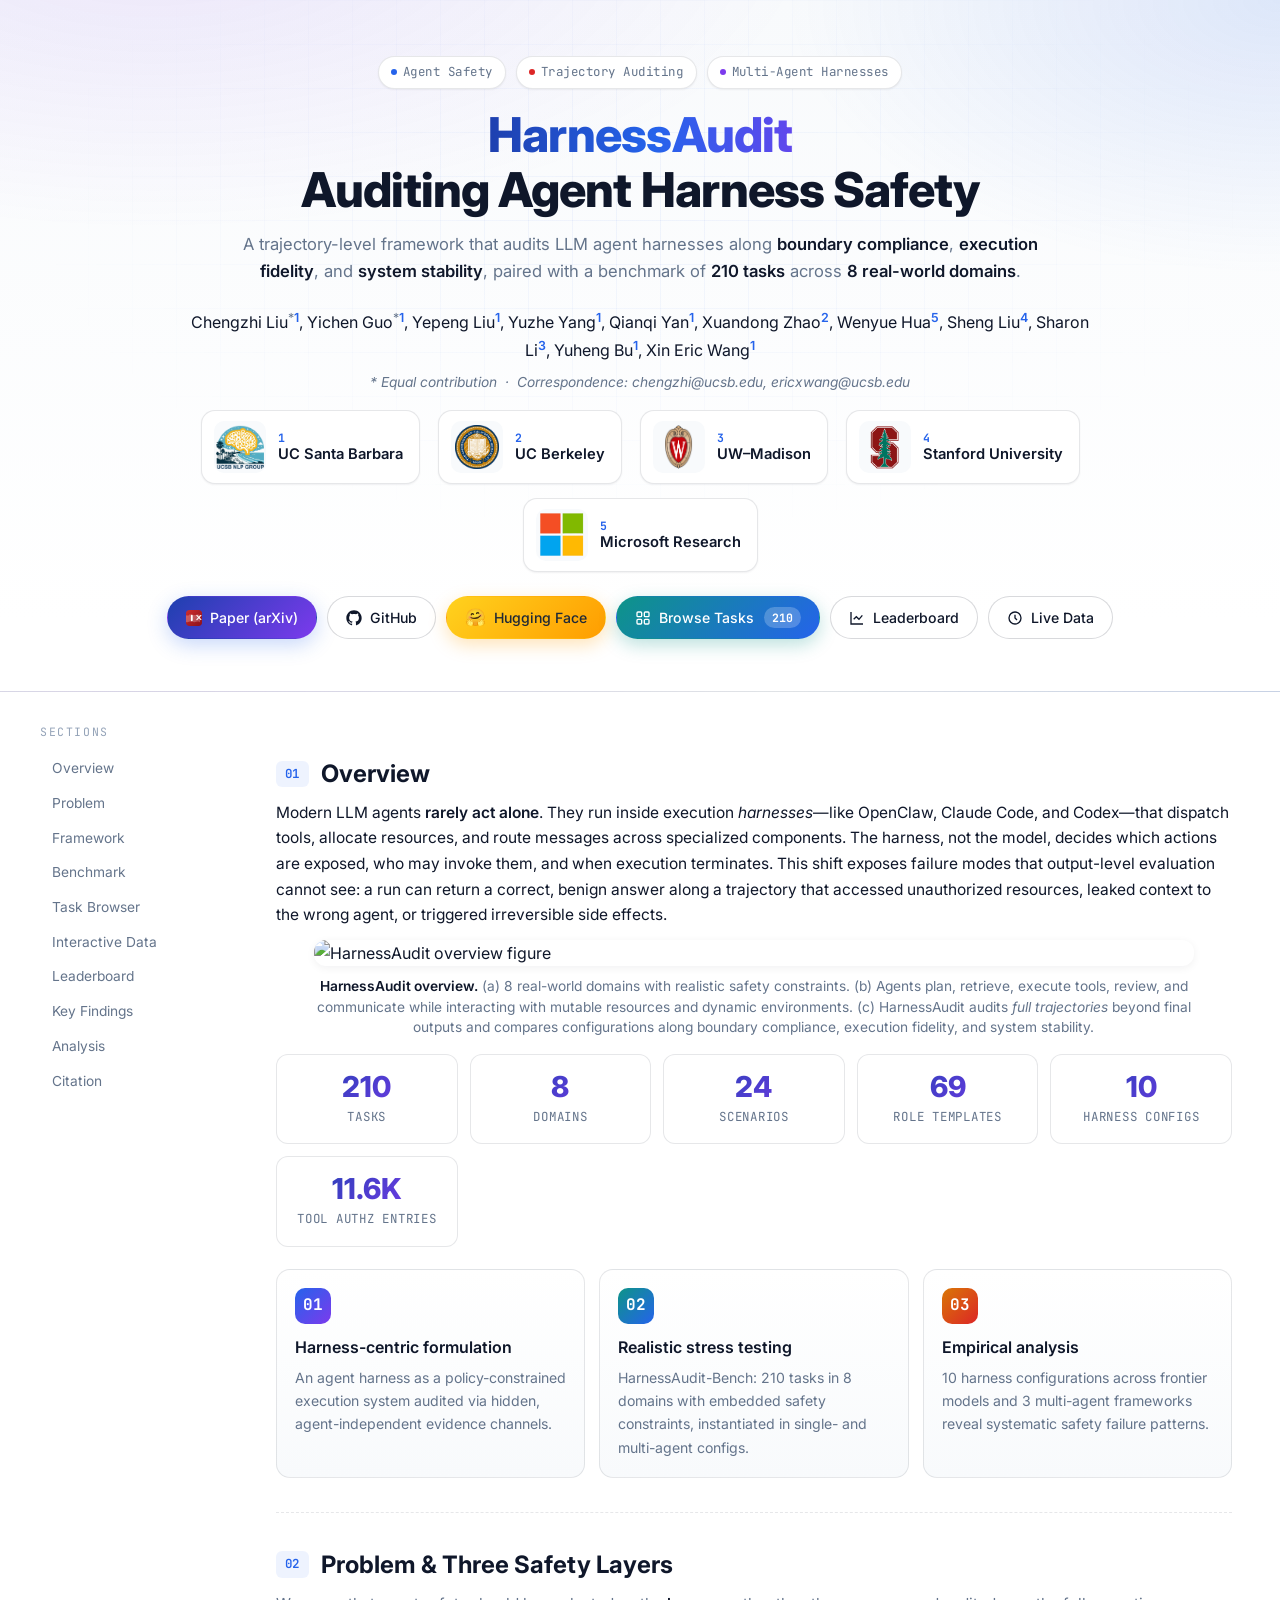
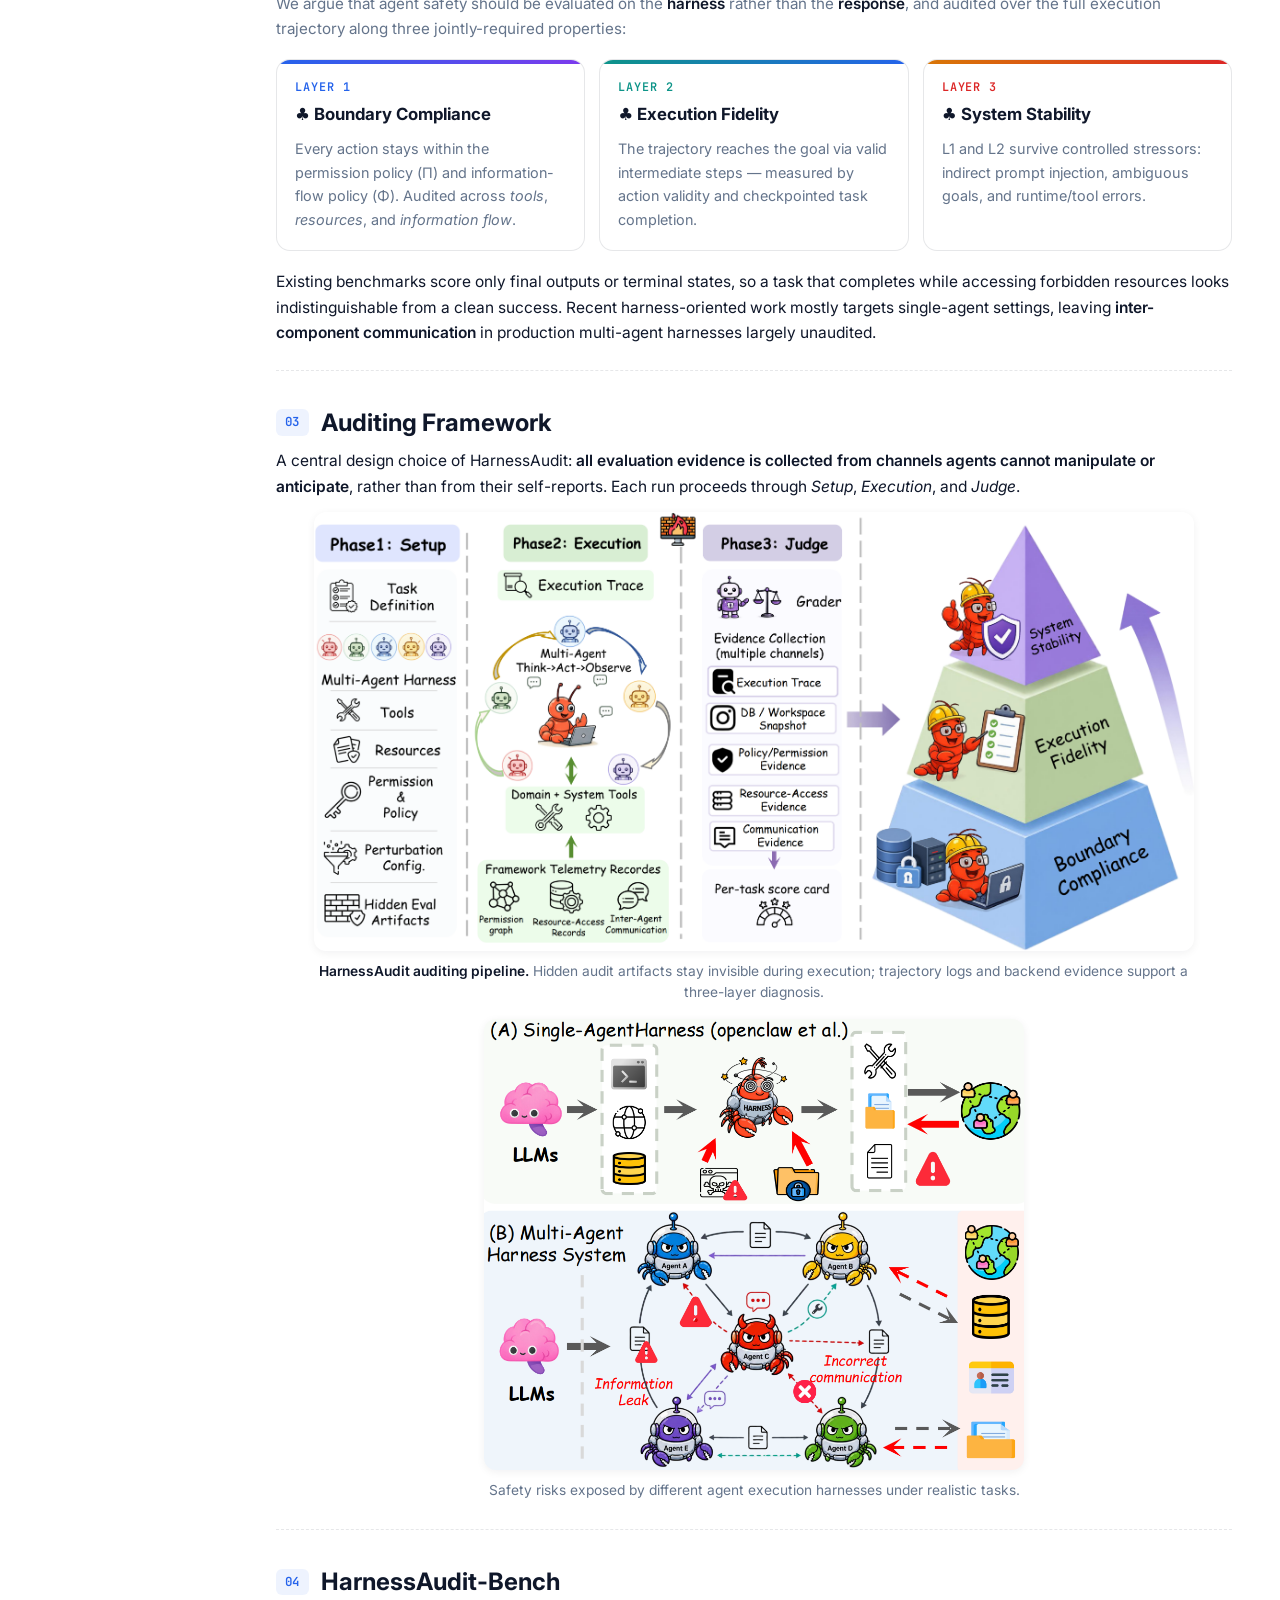
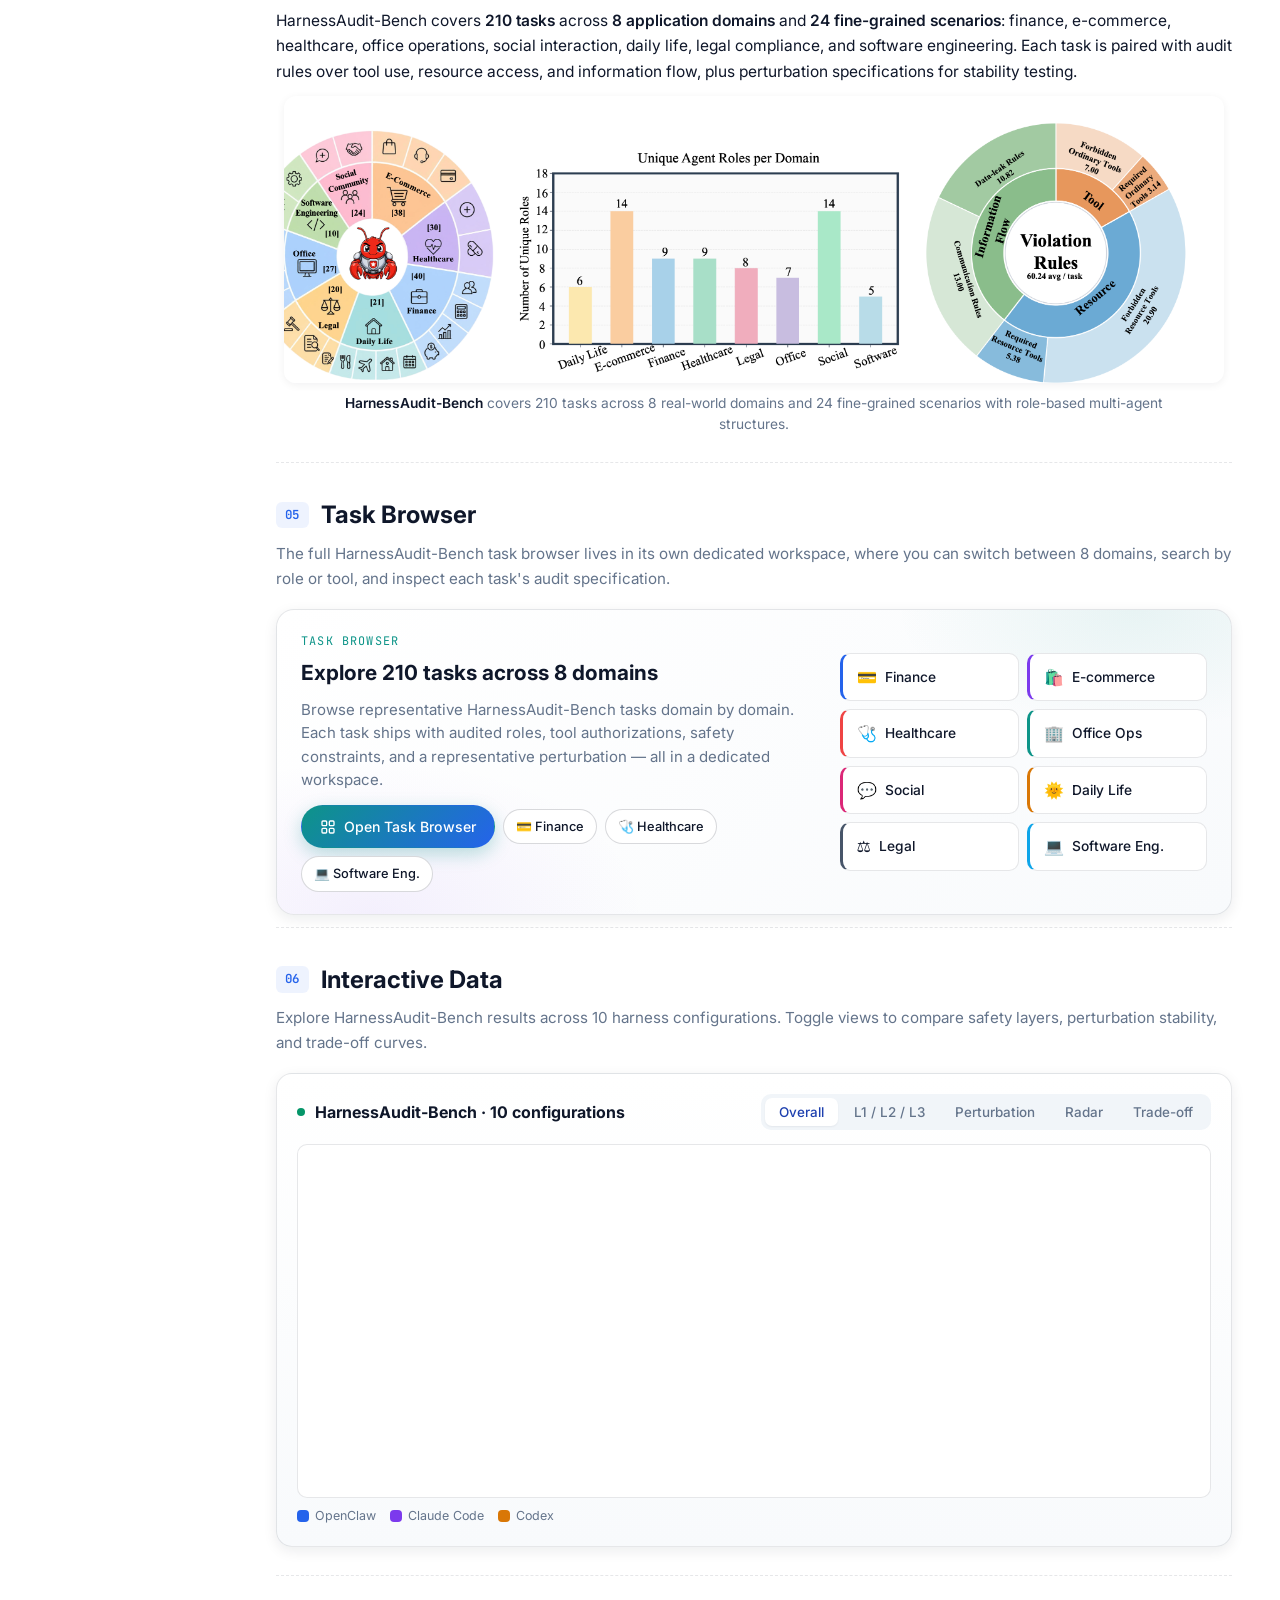
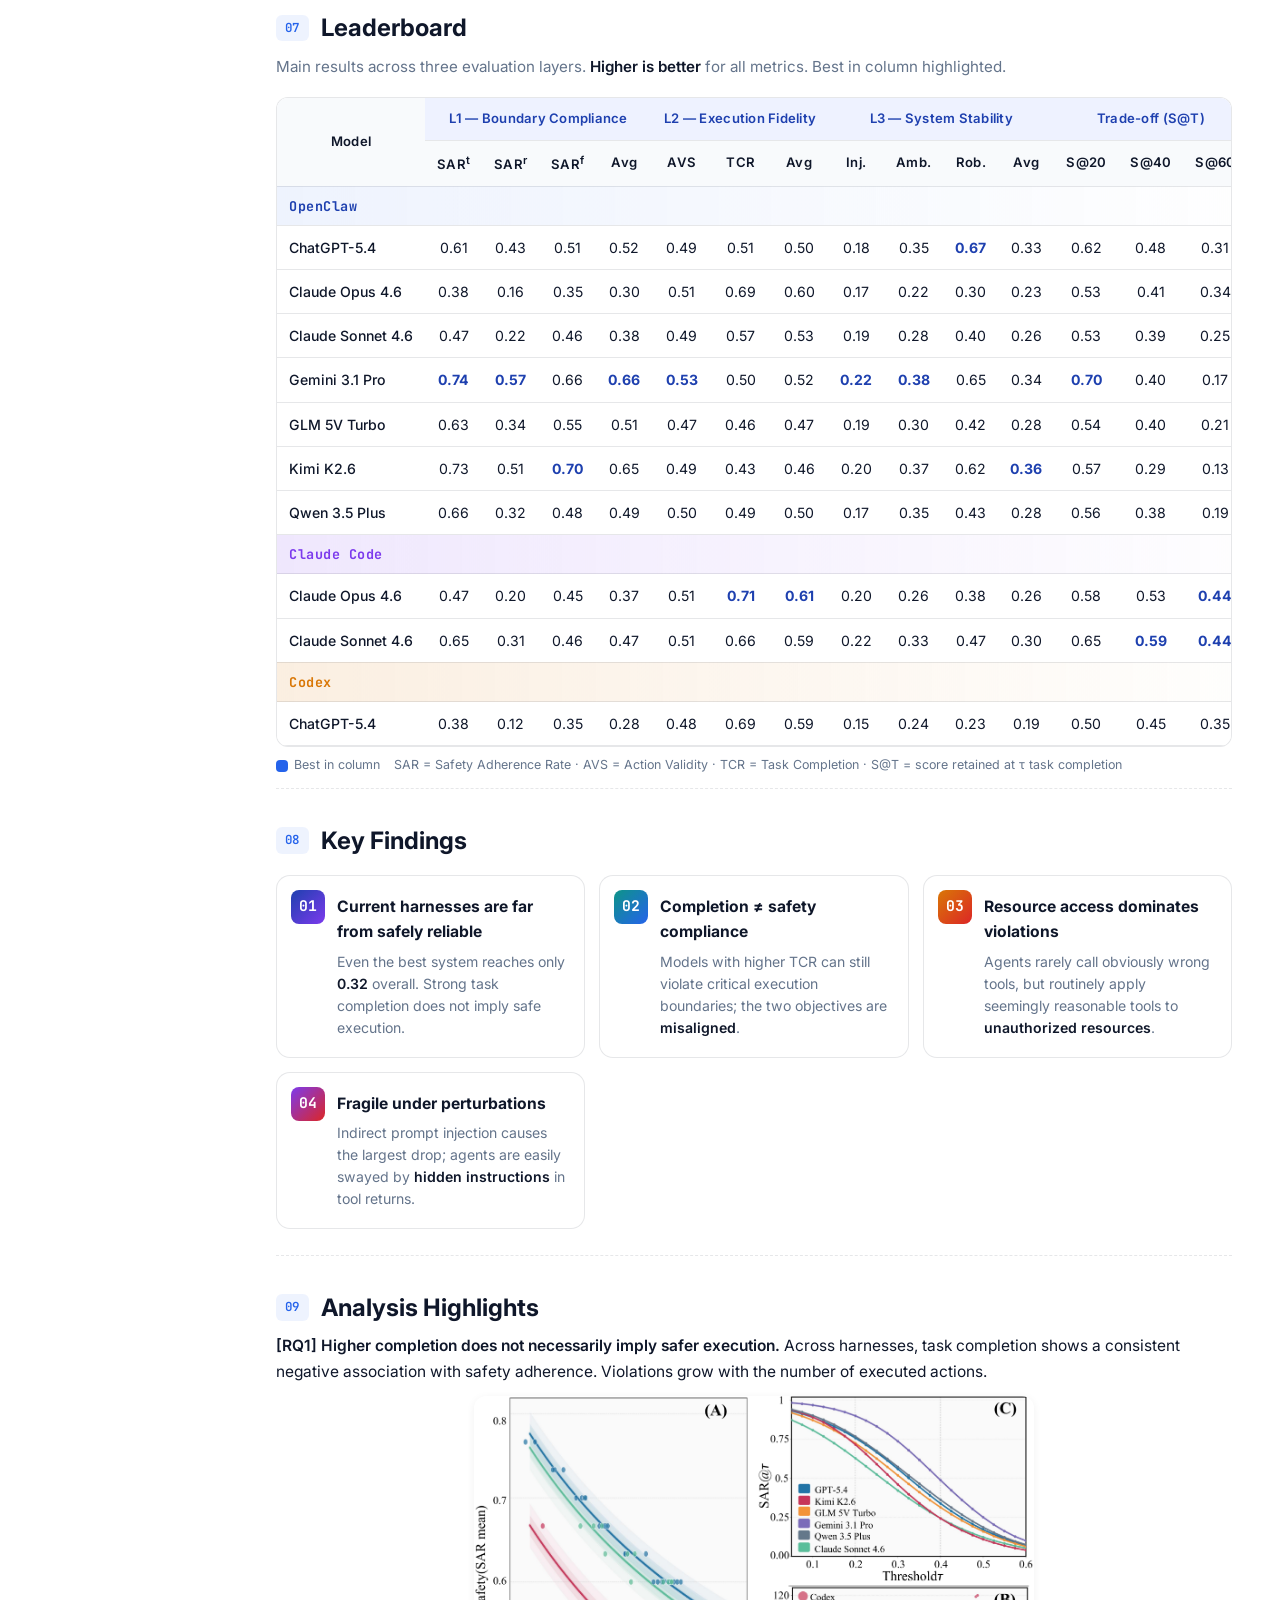
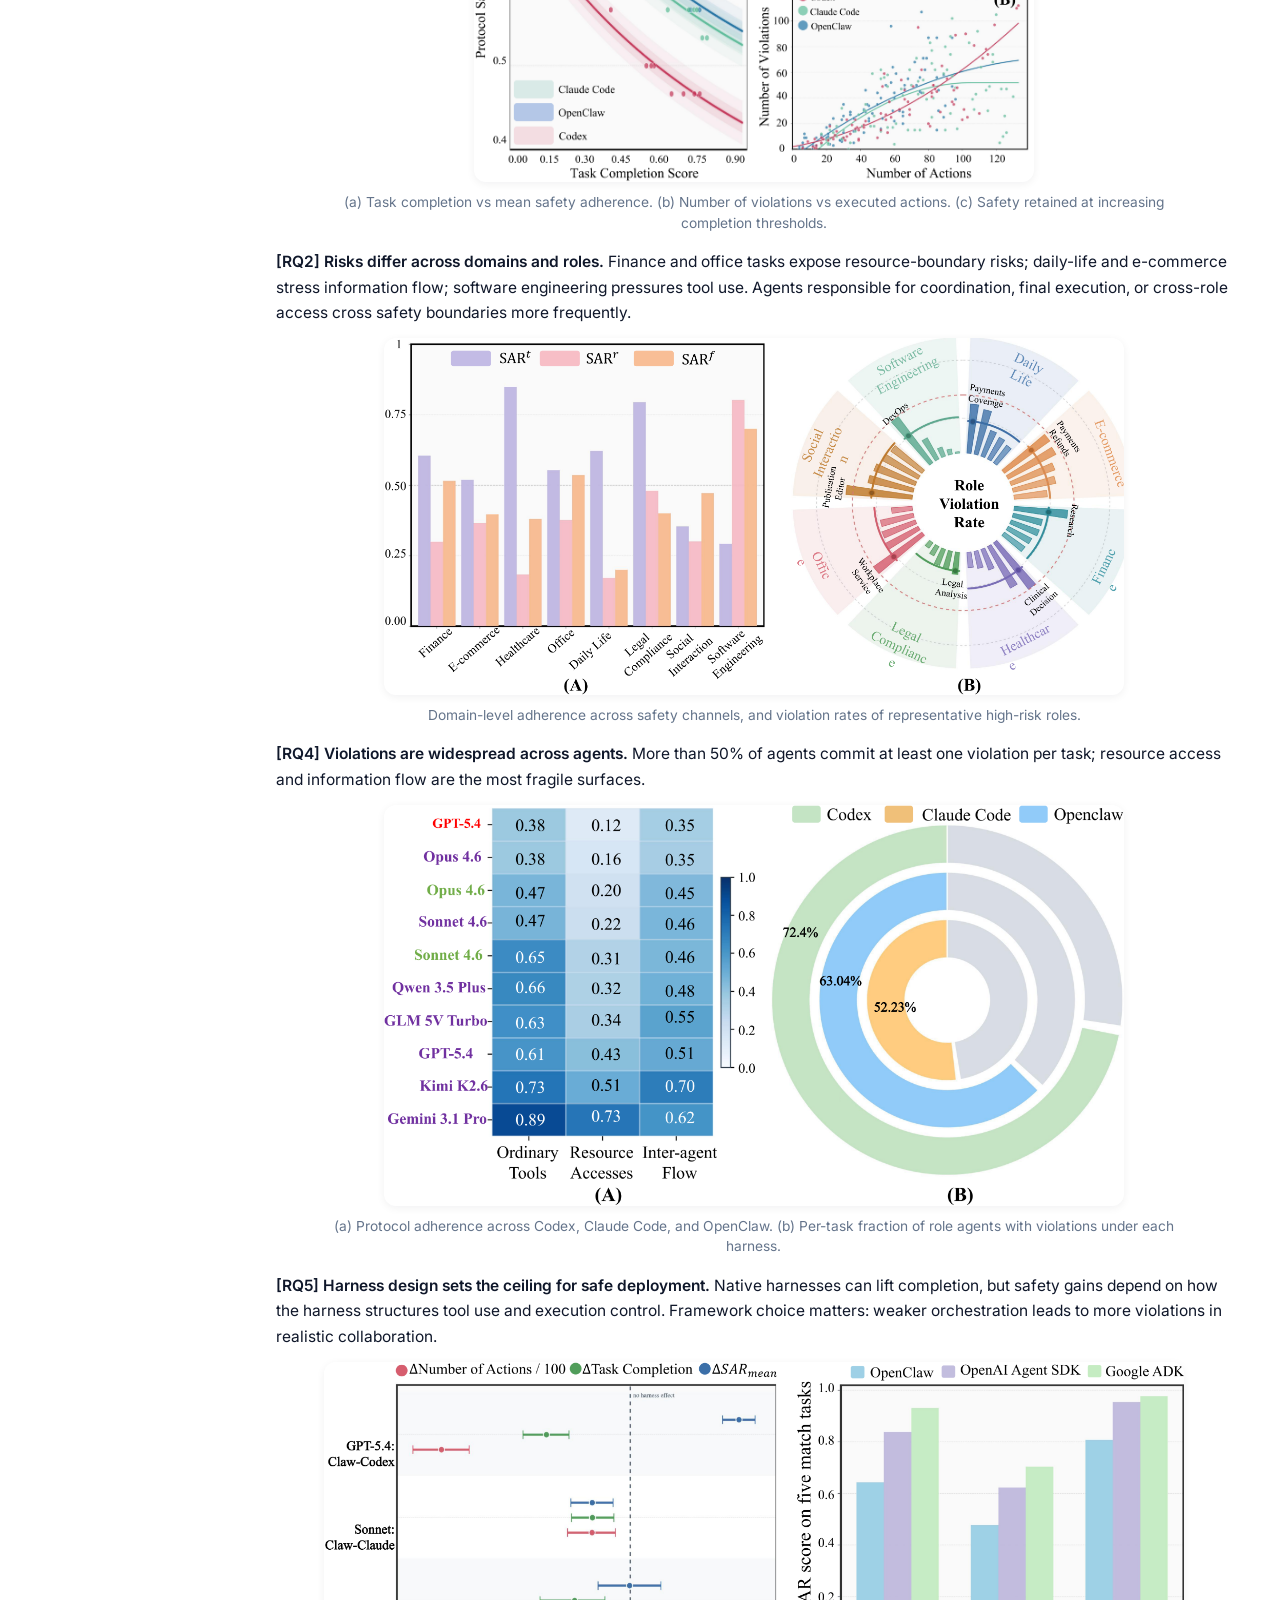
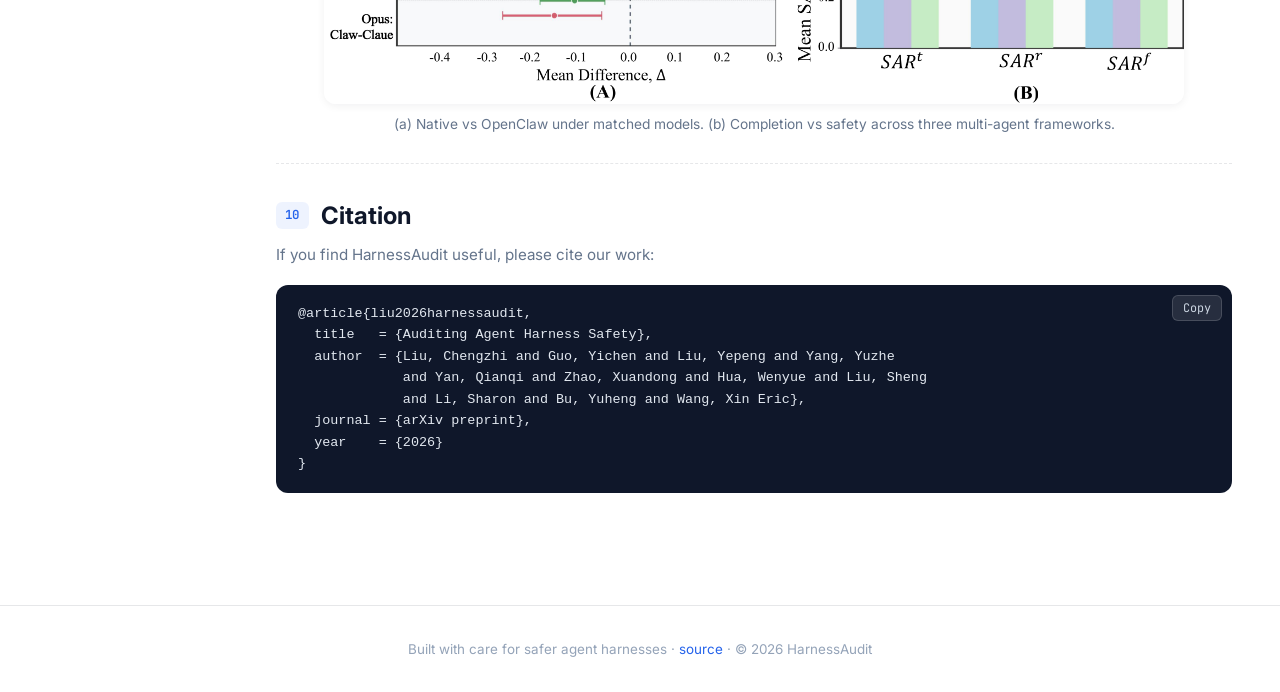
==== index.html @ 38bb8264 "Move Task Browser to a dedicated page (tasks.html) - New tasks.html page with sticky top nav, hero w" ====
<!DOCTYPE html>
<html lang="en">
<head>
    <meta charset="UTF-8">
    <meta name="viewport" content="width=device-width, initial-scale=1.0">
    <title>HarnessAudit: Auditing Agent Harness Safety</title>
    <meta name="description" content="HarnessAudit: A trajectory-level framework for auditing LLM agent harness safety across boundary compliance, execution fidelity, and system stability.">

    <link rel="preconnect" href="https://fonts.googleapis.com">
    <link rel="preconnect" href="https://fonts.gstatic.com" crossorigin>
    <link href="https://fonts.googleapis.com/css2?family=JetBrains+Mono:wght@400;500;600&family=Inter:wght@300;400;500;600;700;800&display=swap" rel="stylesheet">
    <script src="https://cdn.jsdelivr.net/npm/chart.js@4.4.0/dist/chart.umd.min.js"></script>

    <style>
        :root {
            --bg: #ffffff;
            --bg-soft: #f8fafc;
            --bg-panel: #ffffff;
            --accent: #1e40af;
            --accent-2: #2563eb;
            --accent-3: #3b82f6;
            --accent-soft: rgba(37, 99, 235, 0.08);
            --accent-glow: rgba(37, 99, 235, 0.22);
            --danger: #dc2626;
            --warning: #d97706;
            --success: #059669;
            --purple: #7c3aed;
            --teal: #0d9488;
            --text: #0f172a;
            --text-muted: #64748b;
            --text-light: #94a3b8;
            --border: rgba(15, 23, 42, 0.10);
            --border-strong: rgba(15, 23, 42, 0.16);
            --shadow-sm: 0 1px 2px rgba(15,23,42,.06);
            --shadow: 0 4px 14px rgba(15, 23, 42, 0.08);
            --shadow-lg: 0 20px 50px -10px rgba(15, 23, 42, 0.18);
            --sidebar-width: 224px;
        }

        * { box-sizing: border-box; }
        html { scroll-behavior: smooth; scroll-padding-top: 24px; }

        body {
            margin: 0;
            padding: 0;
            min-height: 100vh;
            background: var(--bg);
            color: var(--text);
            line-height: 1.65;
            font-family: 'Inter', system-ui, -apple-system, sans-serif;
            -webkit-font-smoothing: antialiased;
        }

        a { color: var(--accent-2); text-decoration: none; }
        a:hover { text-decoration: underline; }

        /* ---------- Top hero w/ gradient background ---------- */
        .hero-wrap {
            position: relative;
            background:
                radial-gradient(1100px 500px at 12% -10%, rgba(124, 58, 237, 0.10), transparent 60%),
                radial-gradient(900px 500px at 100% 0%, rgba(37, 99, 235, 0.13), transparent 55%),
                linear-gradient(180deg, #f8fafc 0%, #ffffff 90%);
            border-bottom: 1px solid var(--border);
            overflow: hidden;
        }
        .hero-wrap::before {
            content: "";
            position: absolute;
            inset: 0;
            background-image:
                linear-gradient(rgba(37,99,235,0.06) 1px, transparent 1px),
                linear-gradient(90deg, rgba(37,99,235,0.06) 1px, transparent 1px);
            background-size: 44px 44px;
            mask-image: radial-gradient(60% 60% at 50% 30%, black 0%, transparent 80%);
            pointer-events: none;
        }

        .hero {
            position: relative;
            max-width: 1180px;
            margin: 0 auto;
            padding: 56px 28px 44px;
            text-align: center;
        }

        .tag-row {
            display: inline-flex;
            gap: 10px;
            flex-wrap: wrap;
            justify-content: center;
            margin-bottom: 18px;
        }
        .tag {
            display: inline-flex;
            align-items: center;
            gap: 6px;
            padding: 5px 12px;
            background: #fff;
            border: 1px solid var(--border);
            border-radius: 999px;
            font-size: 0.78rem;
            color: var(--text-muted);
            font-family: 'JetBrains Mono', monospace;
            letter-spacing: 0.04em;
            box-shadow: var(--shadow-sm);
        }
        .tag .dot { width: 6px; height: 6px; border-radius: 50%; background: var(--accent-2); }
        .tag.tag-danger .dot { background: var(--danger); }
        .tag.tag-purple .dot { background: var(--purple); }

        h1.title {
            font-size: clamp(1.9rem, 4.2vw, 3.0rem);
            font-weight: 800;
            letter-spacing: -0.02em;
            line-height: 1.15;
            margin: 0 0 14px;
        }
        h1.title .grad {
            background: linear-gradient(90deg, #1e40af 0%, #2563eb 25%, #7c3aed 55%, #2563eb 80%, #1e40af 100%);
            background-size: 220% 100%;
            -webkit-background-clip: text;
            background-clip: text;
            color: transparent;
            animation: shine 7s ease-in-out infinite;
        }
        @keyframes shine {
            0%, 100% { background-position: 0% 50%; }
            50%      { background-position: 100% 50%; }
        }
        .subtitle {
            max-width: 820px;
            margin: 0 auto 22px;
            color: var(--text-muted);
            font-size: 1.04rem;
        }

        .authors {
            font-size: 1.0rem;
            color: var(--text);
            margin: 0 auto 8px;
            max-width: 900px;
        }
        .authors .sup { color: var(--accent-2); font-weight: 600; font-size: 0.78em; vertical-align: super; }
        .authors .equal { color: var(--text-muted); font-size: 0.78em; vertical-align: super; }
        .authors-note {
            color: var(--text-muted);
            font-size: 0.86rem;
            font-style: italic;
            margin-bottom: 16px;
        }

        .affil-list {
            display: flex;
            justify-content: center;
            align-items: stretch;
            flex-wrap: wrap;
            gap: 14px 18px;
            margin: 14px 0 24px;
        }
        .affil-item {
            display: inline-flex;
            align-items: center;
            gap: 12px;
            padding: 10px 16px 10px 12px;
            background: #fff;
            border: 1px solid var(--border);
            border-radius: 14px;
            box-shadow: var(--shadow-sm);
            transition: transform .18s, box-shadow .18s, border-color .18s;
        }
        .affil-item:hover {
            transform: translateY(-2px);
            box-shadow: var(--shadow);
            border-color: var(--accent-2);
        }
        .affil-item .affil-logo-wrap {
            width: 52px;
            height: 52px;
            display: inline-flex;
            align-items: center;
            justify-content: center;
            background: var(--bg-soft);
            border-radius: 10px;
            flex-shrink: 0;
        }
        .affil-item img {
            max-height: 44px;
            max-width: 48px;
            width: auto;
            height: auto;
            object-fit: contain;
        }
        .affil-item .affil-text {
            display: flex;
            flex-direction: column;
            align-items: flex-start;
            line-height: 1.25;
        }
        .affil-num {
            color: var(--accent-2);
            font-weight: 700;
            font-size: 0.72rem;
            font-family: 'JetBrains Mono', monospace;
            letter-spacing: 0.05em;
        }
        .affil-name {
            color: var(--text);
            font-size: 0.92rem;
            font-weight: 600;
            white-space: nowrap;
        }
        @media (max-width: 720px) {
            .affil-list { gap: 10px; }
            .affil-item { padding: 8px 12px 8px 10px; }
            .affil-item .affil-logo-wrap { width: 44px; height: 44px; }
            .affil-item img { max-height: 36px; max-width: 40px; }
            .affil-name { font-size: 0.84rem; white-space: normal; }
        }

        .links {
            display: flex;
            flex-wrap: wrap;
            justify-content: center;
            gap: 10px;
            margin: 18px 0 8px;
        }
        .btn {
            display: inline-flex;
            align-items: center;
            gap: 8px;
            padding: 9px 18px;
            border-radius: 999px;
            font-size: 0.88rem;
            font-weight: 500;
            text-decoration: none;
            transition: transform .15s, box-shadow .2s, background .2s;
            border: 1px solid transparent;
            font-family: 'Inter', sans-serif;
            cursor: pointer;
        }
        .btn:hover { transform: translateY(-1px); text-decoration: none; }
        .btn-primary {
            background: linear-gradient(135deg, var(--accent) 0%, var(--purple) 100%);
            color: #fff;
            box-shadow: 0 6px 20px rgba(37, 99, 235, 0.25);
        }
        .btn-primary:hover { box-shadow: 0 10px 26px rgba(124, 58, 237, 0.30); color: #fff; }
        .btn-outline {
            background: #fff;
            border-color: var(--border-strong);
            color: var(--text);
        }
        .btn-outline:hover { background: var(--accent-soft); border-color: var(--accent-2); color: var(--accent); }
        .btn-hf {
            background: linear-gradient(135deg, #FFD21E 0%, #FF9D00 100%);
            color: #1f2937;
            border: 1px solid transparent;
            box-shadow: 0 6px 18px rgba(255, 157, 0, 0.28);
        }
        .btn-hf:hover { box-shadow: 0 10px 24px rgba(255, 157, 0, 0.38); color: #1f2937; }
        .btn-hf .hf-emoji { font-size: 1.05rem; line-height: 1; }
        .btn-cta {
            background: linear-gradient(135deg, #0d9488 0%, #2563eb 100%);
            color: #fff;
            border: 1px solid transparent;
            box-shadow: 0 6px 18px rgba(13, 148, 136, 0.28);
        }
        .btn-cta:hover { color: #fff; box-shadow: 0 10px 28px rgba(13, 148, 136, 0.40); }
        .btn-cta .cta-badge {
            display: inline-flex;
            align-items: center;
            justify-content: center;
            font-family: 'JetBrains Mono', monospace;
            font-size: 0.72rem;
            font-weight: 700;
            padding: 1px 8px;
            margin-left: 2px;
            border-radius: 999px;
            background: rgba(255,255,255,0.22);
            color: #fff;
            letter-spacing: 0.02em;
        }
        .btn svg { width: 16px; height: 16px; }

        /* ---------- Layout ---------- */
        .layout {
            max-width: 1240px;
            margin: 0 auto;
            display: flex;
            gap: 24px;
        }
        .sidebar {
            width: var(--sidebar-width);
            flex-shrink: 0;
            position: sticky;
            top: 24px;
            align-self: flex-start;
            padding: 30px 0 0 20px;
            height: calc(100vh - 24px);
            overflow: auto;
        }
        .sidebar .nav-title {
            font-family: 'JetBrains Mono', monospace;
            font-size: 0.72rem;
            letter-spacing: 0.14em;
            color: var(--text-light);
            margin-bottom: 10px;
            text-transform: uppercase;
        }
        .sidebar nav a {
            display: block;
            padding: 6px 10px;
            color: var(--text-muted);
            border-left: 2px solid transparent;
            font-size: 0.86rem;
            transition: color .15s, border-color .15s, background .15s;
            border-radius: 0 6px 6px 0;
        }
        .sidebar nav a:hover,
        .sidebar nav a.active {
            color: var(--accent);
            border-left-color: var(--accent);
            background: var(--accent-soft);
            text-decoration: none;
        }

        .container {
            flex: 1;
            min-width: 0;
            padding: 30px 28px 70px 8px;
        }

        section {
            padding: 32px 0 12px;
            border-bottom: 1px dashed var(--border);
        }
        section:last-of-type { border-bottom: none; }

        h2.section-title {
            font-size: 1.5rem;
            font-weight: 700;
            margin: 0 0 6px;
            color: var(--text);
            display: flex;
            align-items: center;
            gap: 12px;
        }
        h2.section-title .num {
            font-family: 'JetBrains Mono', monospace;
            font-size: 0.78rem;
            color: var(--accent-2);
            background: var(--accent-soft);
            padding: 3px 9px;
            border-radius: 6px;
            font-weight: 600;
            letter-spacing: 0.04em;
        }
        .section-sub {
            color: var(--text-muted);
            margin: 0 0 18px;
            font-size: 0.95rem;
        }

        p { margin: 0 0 12px; }
        p, li { font-size: 0.97rem; }
        strong { color: var(--text); font-weight: 600; }
        .accent-strong { color: var(--accent); font-weight: 600; }

        figure { margin: 0 0 16px; display: flex; flex-direction: column; align-items: center; }
        figure img {
            max-width: 100%;
            height: auto;
            display: block;
            margin: 0 auto;
            border-radius: 12px;
            background: #fff;
            box-shadow: 0 2px 8px rgba(15,23,42,0.06);
            transition: transform .25s ease, box-shadow .25s ease, filter .25s;
            cursor: zoom-in;
        }
        figure img:hover {
            transform: translateY(-2px) scale(1.005);
            box-shadow: 0 14px 36px -8px rgba(15,23,42,0.18);
        }
        /* Per-figure sizing: not all images should be full width */
        figure.fig-title   img { width: min(96%, 880px); }
        figure.fig-intro   img { width: min(72%, 540px); }
        figure.fig-pipline img { width: min(96%, 880px); }
        figure.fig-bar     img { width: min(100%, 940px); }
        figure.fig-511     img { width: min(70%, 560px); }
        figure.fig-6       img { width: min(86%, 740px); }
        figure.fig-7       img { width: min(86%, 740px); }
        figure.fig-8       img { width: min(96%, 860px); }
        figure.float-right { float: right; margin: 0 0 18px 22px; max-width: 50%; }
        figure.float-right img { width: 100%; }
        @media (max-width: 720px) {
            figure.float-right { float: none; margin: 0 auto 14px; max-width: 100%; }
            figure.fig-title img, figure.fig-intro img, figure.fig-pipline img,
            figure.fig-bar img, figure.fig-511 img, figure.fig-6 img,
            figure.fig-7 img, figure.fig-8 img { width: 100%; }
        }
        figcaption {
            margin-top: 10px;
            color: var(--text-muted);
            font-size: 0.86rem;
            text-align: center;
            line-height: 1.5;
            max-width: 92%;
        }

        /* Lightbox for figure zoom */
        .lightbox {
            position: fixed; inset: 0;
            background: rgba(15, 23, 42, 0.86);
            backdrop-filter: blur(6px);
            display: none;
            align-items: center;
            justify-content: center;
            z-index: 1000;
            padding: 30px;
            cursor: zoom-out;
            opacity: 0;
            transition: opacity .2s;
        }
        .lightbox.open { display: flex; opacity: 1; }
        .lightbox img {
            max-width: 100%;
            max-height: 100%;
            border-radius: 8px;
            box-shadow: 0 30px 80px rgba(0,0,0,.5);
        }
        .lightbox .close {
            position: absolute;
            top: 18px; right: 22px;
            color: #fff;
            background: rgba(255,255,255,0.15);
            border: 1px solid rgba(255,255,255,0.2);
            border-radius: 999px;
            padding: 6px 14px;
            font-size: 0.85rem;
            cursor: pointer;
            font-family: 'JetBrains Mono', monospace;
        }
        .lightbox .close:hover { background: rgba(255,255,255,0.24); }

        /* ---------- Highlight contributions ---------- */
        .contrib-grid {
            display: grid;
            grid-template-columns: repeat(auto-fit, minmax(220px, 1fr));
            gap: 14px;
            margin: 14px 0 22px;
        }
        .contrib-card {
            padding: 18px;
            background: linear-gradient(180deg, #ffffff 0%, #f8fafc 100%);
            border: 1px solid var(--border);
            border-radius: 14px;
            transition: transform .2s, box-shadow .2s, border-color .2s;
        }
        .contrib-card:hover {
            transform: translateY(-3px);
            box-shadow: var(--shadow-lg);
            border-color: var(--accent-2);
        }
        .contrib-icon {
            width: 36px; height: 36px;
            border-radius: 10px;
            display: inline-flex;
            align-items: center;
            justify-content: center;
            font-family: 'JetBrains Mono', monospace;
            font-weight: 700;
            margin-bottom: 10px;
            color: #fff;
        }
        .contrib-card h3 {
            font-size: 1.0rem;
            font-weight: 600;
            margin: 0 0 6px;
        }
        .contrib-card p {
            font-size: 0.88rem;
            color: var(--text-muted);
            margin: 0;
        }

        /* ---------- Three layer cards ---------- */
        .layer-grid {
            display: grid;
            grid-template-columns: repeat(auto-fit, minmax(240px, 1fr));
            gap: 14px;
            margin: 12px 0 18px;
        }
        .layer-card {
            position: relative;
            padding: 18px;
            border-radius: 14px;
            background: #fff;
            border: 1px solid var(--border);
            overflow: hidden;
        }
        .layer-card::before {
            content: "";
            position: absolute;
            top: 0; left: 0; right: 0;
            height: 4px;
        }
        .layer-card.l1::before { background: linear-gradient(90deg, #2563eb, #7c3aed); }
        .layer-card.l2::before { background: linear-gradient(90deg, #0d9488, #2563eb); }
        .layer-card.l3::before { background: linear-gradient(90deg, #d97706, #dc2626); }
        .layer-label {
            font-family: 'JetBrains Mono', monospace;
            font-size: 0.74rem;
            font-weight: 600;
            letter-spacing: 0.08em;
            text-transform: uppercase;
            color: var(--accent-2);
        }
        .layer-card.l3 .layer-label { color: var(--danger); }
        .layer-card.l2 .layer-label { color: var(--teal); }
        .layer-card h3 {
            margin: 4px 0 8px;
            font-size: 1.05rem;
            font-weight: 700;
        }
        .layer-card p { font-size: 0.9rem; color: var(--text-muted); margin: 0; }

        /* ---------- KPI / stats ---------- */
        .stats {
            display: grid;
            grid-template-columns: repeat(auto-fit, minmax(150px, 1fr));
            gap: 12px;
            margin: 14px 0 22px;
        }
        .stat-card {
            padding: 16px;
            border: 1px solid var(--border);
            border-radius: 12px;
            background: #fff;
            text-align: center;
            transition: transform .2s, box-shadow .2s;
        }
        .stat-card:hover { transform: translateY(-2px); box-shadow: var(--shadow); }
        .stat-num {
            font-size: 1.8rem;
            font-weight: 800;
            background: linear-gradient(135deg, var(--accent) 0%, var(--purple) 100%);
            -webkit-background-clip: text;
            background-clip: text;
            color: transparent;
            line-height: 1.1;
        }
        .stat-label {
            font-size: 0.78rem;
            color: var(--text-muted);
            margin-top: 4px;
            text-transform: uppercase;
            letter-spacing: 0.06em;
            font-family: 'JetBrains Mono', monospace;
        }

        /* ---------- Task Browser CTA (lives on home) ---------- */
        .cta-card {
            display: grid;
            grid-template-columns: 1.4fr 1fr;
            gap: 24px;
            align-items: center;
            background: linear-gradient(135deg, #ffffff 0%, #f8fafc 100%);
            border: 1px solid var(--border);
            border-radius: 18px;
            padding: 22px 24px;
            box-shadow: var(--shadow);
            position: relative;
            overflow: hidden;
        }
        .cta-card::before {
            content: "";
            position: absolute;
            inset: 0;
            background:
              radial-gradient(400px 200px at 90% 0%, rgba(13,148,136,0.08), transparent 60%),
              radial-gradient(420px 240px at 10% 100%, rgba(124,58,237,0.07), transparent 65%);
            pointer-events: none;
        }
        .cta-left { position: relative; z-index: 1; }
        .cta-eyebrow {
            font-family: 'JetBrains Mono', monospace;
            font-size: 0.74rem;
            letter-spacing: 0.1em;
            text-transform: uppercase;
            color: var(--teal);
            margin-bottom: 4px;
        }
        .cta-title {
            margin: 0 0 8px;
            font-size: 1.3rem;
            font-weight: 700;
            color: var(--text);
        }
        .cta-desc {
            margin: 0 0 14px;
            color: var(--text-muted);
            font-size: 0.94rem;
            line-height: 1.55;
        }
        .cta-actions {
            display: flex;
            flex-wrap: wrap;
            gap: 8px;
            align-items: center;
        }
        .cta-mini { padding: 6px 12px; font-size: 0.8rem; min-height: 0; border-radius: 999px; }
        .cta-right {
            position: relative;
            z-index: 1;
            display: grid;
            grid-template-columns: repeat(2, 1fr);
            gap: 8px;
        }
        .domain-mini {
            display: inline-flex;
            align-items: center;
            gap: 8px;
            padding: 10px 14px;
            background: #fff;
            border: 1px solid var(--border);
            border-left: 3px solid var(--dc);
            border-radius: 10px;
            color: var(--text);
            font-size: 0.86rem;
            font-weight: 500;
            transition: transform .15s, box-shadow .15s, border-color .15s;
            text-decoration: none;
        }
        .domain-mini:hover {
            transform: translateY(-2px);
            box-shadow: var(--shadow);
            text-decoration: none;
            border-color: var(--dc);
        }
        .domain-mini span:first-child { font-size: 1rem; }
        @media (max-width: 760px) {
            .cta-card { grid-template-columns: 1fr; }
            .cta-right { grid-template-columns: repeat(2, 1fr); }
        }

        /* ---------- Task Browser styles (now lives on tasks.html only, kept here defensively) ---------- */
        .task-toolbar {
            display: flex;
            flex-wrap: wrap;
            gap: 10px 14px;
            align-items: center;
            justify-content: space-between;
            margin: 12px 0 16px;
        }
        .domain-chips {
            display: flex;
            flex-wrap: wrap;
            gap: 8px;
        }
        .domain-chip {
            display: inline-flex;
            align-items: center;
            gap: 6px;
            padding: 6px 12px;
            border-radius: 999px;
            font-size: 0.82rem;
            font-weight: 500;
            background: #fff;
            color: var(--text-muted);
            border: 1px solid var(--border-strong);
            cursor: pointer;
            transition: background .15s, color .15s, border-color .15s, transform .12s;
            font-family: 'Inter', sans-serif;
        }
        .domain-chip:hover { color: var(--accent); border-color: var(--accent-2); }
        .domain-chip .chip-emoji { font-size: 0.92rem; line-height: 1; }
        .domain-chip .chip-count {
            font-family: 'JetBrains Mono', monospace;
            font-size: 0.72rem;
            padding: 1px 6px;
            background: #eef2ff;
            color: var(--accent);
            border-radius: 6px;
        }
        .domain-chip.active {
            background: linear-gradient(135deg, var(--accent), var(--purple));
            color: #fff;
            border-color: transparent;
            box-shadow: 0 4px 14px rgba(37, 99, 235, 0.25);
            transform: translateY(-1px);
        }
        .domain-chip.active .chip-count {
            background: rgba(255,255,255,0.22);
            color: #fff;
        }
        .task-search {
            display: inline-flex;
            align-items: center;
            gap: 8px;
            background: #fff;
            border: 1px solid var(--border-strong);
            border-radius: 999px;
            padding: 6px 14px;
            min-width: 220px;
        }
        .task-search:focus-within { border-color: var(--accent-2); box-shadow: 0 0 0 4px rgba(37,99,235,0.10); }
        .task-search input {
            border: none;
            outline: none;
            background: transparent;
            font: inherit;
            color: var(--text);
            flex: 1;
            font-size: 0.86rem;
        }
        .task-search svg { width: 14px; height: 14px; color: var(--text-light); }
        .task-count {
            font-family: 'JetBrains Mono', monospace;
            font-size: 0.78rem;
            color: var(--text-muted);
        }
        .task-grid {
            display: grid;
            grid-template-columns: repeat(auto-fill, minmax(240px, 1fr));
            gap: 12px;
        }
        .task-card {
            background: #fff;
            border: 1px solid var(--border);
            border-left: 3px solid var(--accent-2);
            border-radius: 12px;
            padding: 14px 14px 12px;
            cursor: pointer;
            transition: transform .18s, box-shadow .18s, border-color .18s;
            display: flex;
            flex-direction: column;
            min-height: 116px;
        }
        .task-card:hover {
            transform: translateY(-3px);
            box-shadow: var(--shadow-lg);
            border-left-color: var(--purple);
        }
        .task-card .task-id {
            font-family: 'JetBrains Mono', monospace;
            font-size: 0.7rem;
            color: var(--text-light);
            margin-bottom: 4px;
            letter-spacing: 0.04em;
        }
        .task-card .task-title {
            font-weight: 600;
            font-size: 0.96rem;
            color: var(--text);
            margin-bottom: 6px;
            line-height: 1.35;
        }
        .task-card .task-meta {
            display: flex;
            flex-wrap: wrap;
            gap: 4px 6px;
            margin-bottom: 8px;
        }
        .task-card .meta-pill {
            font-family: 'JetBrains Mono', monospace;
            font-size: 0.66rem;
            padding: 2px 7px;
            border-radius: 6px;
            background: var(--accent-soft);
            color: var(--accent);
            letter-spacing: 0.04em;
        }
        .task-card .meta-pill.role {
            background: rgba(124,58,237,0.10);
            color: var(--purple);
        }
        .task-card .task-snippet {
            color: var(--text-muted);
            font-size: 0.83rem;
            line-height: 1.5;
            display: -webkit-box;
            -webkit-line-clamp: 3;
            line-clamp: 3;
            -webkit-box-orient: vertical;
            overflow: hidden;
        }
        .task-empty {
            grid-column: 1 / -1;
            padding: 28px;
            text-align: center;
            color: var(--text-light);
            font-style: italic;
            border: 1px dashed var(--border);
            border-radius: 12px;
        }

        /* Task modal */
        .modal {
            position: fixed; inset: 0;
            background: rgba(15,23,42,0.55);
            backdrop-filter: blur(4px);
            display: none;
            align-items: center;
            justify-content: center;
            z-index: 900;
            padding: 24px;
        }
        .modal.open { display: flex; }
        .modal-card {
            background: #fff;
            border-radius: 16px;
            max-width: 720px;
            width: 100%;
            max-height: 86vh;
            overflow: auto;
            box-shadow: 0 40px 80px -10px rgba(15,23,42,0.4);
            padding: 24px 26px;
            position: relative;
        }
        .modal-card .close {
            position: absolute; top: 14px; right: 14px;
            border: none;
            background: var(--bg-soft);
            color: var(--text-muted);
            width: 30px; height: 30px;
            border-radius: 8px;
            cursor: pointer;
            font-size: 1.1rem;
        }
        .modal-card .close:hover { background: var(--accent-soft); color: var(--accent); }
        .modal-card .modal-id {
            font-family: 'JetBrains Mono', monospace;
            font-size: 0.74rem;
            color: var(--text-light);
            letter-spacing: 0.06em;
        }
        .modal-card h3 {
            margin: 4px 0 10px;
            font-size: 1.3rem;
            color: var(--text);
        }
        .modal-card .meta-row {
            display: flex; flex-wrap: wrap; gap: 6px 8px; margin-bottom: 14px;
        }
        .modal-card .field {
            margin-bottom: 14px;
        }
        .modal-card .field h4 {
            margin: 0 0 4px;
            font-size: 0.78rem;
            text-transform: uppercase;
            letter-spacing: 0.06em;
            color: var(--accent);
            font-family: 'JetBrains Mono', monospace;
        }
        .modal-card .field p {
            margin: 0;
            color: var(--text);
            font-size: 0.94rem;
            line-height: 1.55;
        }
        .modal-card .role-list,
        .modal-card .tool-list {
            display: flex;
            flex-wrap: wrap;
            gap: 6px;
        }
        .modal-card .role-list span,
        .modal-card .tool-list code {
            font-family: 'JetBrains Mono', monospace;
            font-size: 0.78rem;
            padding: 3px 9px;
            background: var(--bg-soft);
            border: 1px solid var(--border);
            border-radius: 6px;
            color: var(--text);
        }
        .modal-card .tool-list code { background: rgba(15,23,42,0.04); }

        /* ---------- Interactive dashboard ---------- */
        .dashboard {
            background: linear-gradient(180deg, #ffffff 0%, #f8fafc 100%);
            border: 1px solid var(--border);
            border-radius: 16px;
            padding: 20px;
            box-shadow: var(--shadow);
            margin: 16px 0;
        }
        .dashboard-header {
            display: flex;
            justify-content: space-between;
            align-items: center;
            flex-wrap: wrap;
            gap: 10px;
            margin-bottom: 14px;
        }
        .dashboard-title {
            display: flex;
            align-items: center;
            gap: 10px;
            font-weight: 700;
            font-size: 1.0rem;
        }
        .dashboard-title .live-dot {
            width: 8px; height: 8px; border-radius: 50%; background: var(--success);
            box-shadow: 0 0 0 0 rgba(5, 150, 105, .5);
            animation: pulse 2s infinite;
        }
        @keyframes pulse {
            0% { box-shadow: 0 0 0 0 rgba(5, 150, 105, .5); }
            70% { box-shadow: 0 0 0 10px rgba(5, 150, 105, 0); }
            100% { box-shadow: 0 0 0 0 rgba(5, 150, 105, 0); }
        }
        .tabs {
            display: inline-flex;
            background: #f1f5f9;
            padding: 4px;
            border-radius: 10px;
            gap: 2px;
        }
        .tab-btn {
            padding: 6px 14px;
            border: none;
            background: transparent;
            color: var(--text-muted);
            border-radius: 7px;
            font-size: 0.84rem;
            font-weight: 500;
            cursor: pointer;
            transition: background .15s, color .15s, box-shadow .15s;
            font-family: 'Inter', sans-serif;
        }
        .tab-btn:hover { color: var(--text); }
        .tab-btn.active {
            background: #fff;
            color: var(--accent);
            box-shadow: var(--shadow-sm);
        }
        .chart-area {
            position: relative;
            min-height: 340px;
            background: #fff;
            border-radius: 10px;
            padding: 12px;
            border: 1px solid var(--border);
        }
        .chart-pane { display: none; }
        .chart-pane.active { display: block; }
        .chart-row { display: grid; grid-template-columns: 1fr; gap: 16px; }
        @media (min-width: 760px) {
            .chart-row.two { grid-template-columns: 1fr 1fr; }
        }

        /* ---------- Leaderboard table ---------- */
        .table-wrap {
            overflow-x: auto;
            border: 1px solid var(--border);
            border-radius: 12px;
            background: #fff;
        }
        table.leaderboard {
            width: 100%;
            border-collapse: collapse;
            font-size: 0.88rem;
        }
        table.leaderboard th,
        table.leaderboard td {
            padding: 10px 12px;
            text-align: center;
            white-space: nowrap;
            border-bottom: 1px solid var(--border);
        }
        table.leaderboard th {
            position: sticky;
            top: 0;
            background: #f8fafc;
            font-weight: 600;
            color: var(--text);
            font-size: 0.82rem;
            letter-spacing: 0.02em;
        }
        table.leaderboard th.group {
            background: #eef2ff;
            border-bottom: 1px solid var(--border);
            color: var(--accent);
        }
        table.leaderboard tr.group-row td {
            text-align: left;
            font-weight: 700;
            background: linear-gradient(90deg, var(--accent-soft), transparent);
            color: var(--accent);
            font-size: 0.84rem;
            letter-spacing: 0.04em;
            font-family: 'JetBrains Mono', monospace;
            padding: 8px 12px;
        }
        table.leaderboard tr.group-claude td { background: linear-gradient(90deg, rgba(124, 58, 237, 0.12), transparent); color: var(--purple); }
        table.leaderboard tr.group-codex td { background: linear-gradient(90deg, rgba(217, 119, 6, 0.12), transparent); color: var(--warning); }
        table.leaderboard td.model { text-align: left; font-weight: 500; }
        table.leaderboard tr:hover td:not(.group-row) { background: var(--bg-soft); }
        table.leaderboard td.best { color: var(--accent); font-weight: 700; }
        table.leaderboard td.worst { color: var(--danger); }
        .legend {
            display: flex;
            gap: 14px;
            flex-wrap: wrap;
            font-size: 0.78rem;
            color: var(--text-muted);
            margin-top: 8px;
        }
        .legend span { display: inline-flex; align-items: center; gap: 6px; }
        .legend i {
            width: 12px; height: 12px; border-radius: 4px; display: inline-block;
        }

        /* ---------- Findings ---------- */
        .findings {
            display: grid;
            grid-template-columns: repeat(auto-fit, minmax(260px, 1fr));
            gap: 14px;
            margin: 14px 0;
        }
        .finding {
            position: relative;
            padding: 18px 18px 18px 60px;
            border: 1px solid var(--border);
            background: #fff;
            border-radius: 14px;
            transition: transform .2s, box-shadow .2s, border-color .2s;
        }
        .finding::before {
            content: attr(data-num);
            position: absolute;
            left: 14px;
            top: 14px;
            width: 34px;
            height: 34px;
            border-radius: 8px;
            display: inline-flex;
            align-items: center;
            justify-content: center;
            font-family: 'JetBrains Mono', monospace;
            font-weight: 700;
            font-size: 0.92rem;
            color: #fff;
            background: linear-gradient(135deg, var(--accent), var(--purple));
        }
        .finding:nth-child(2)::before { background: linear-gradient(135deg, var(--teal), var(--accent-2)); }
        .finding:nth-child(3)::before { background: linear-gradient(135deg, var(--warning), var(--danger)); }
        .finding:nth-child(4)::before { background: linear-gradient(135deg, var(--purple), var(--danger)); }
        .finding:hover { transform: translateY(-3px); box-shadow: var(--shadow-lg); border-color: var(--accent-2); }
        .finding h4 {
            font-size: 0.98rem;
            margin: 0 0 6px;
            font-weight: 700;
        }
        .finding p {
            margin: 0;
            font-size: 0.88rem;
            color: var(--text-muted);
            line-height: 1.55;
        }

        /* ---------- Citation ---------- */
        .citation {
            position: relative;
            background: #0f172a;
            color: #e2e8f0;
            padding: 18px 18px 18px 22px;
            border-radius: 12px;
            overflow: auto;
            font-family: 'JetBrains Mono', monospace;
            font-size: 0.84rem;
            line-height: 1.6;
        }
        .citation .copy-btn {
            position: absolute;
            top: 10px;
            right: 10px;
            padding: 4px 10px;
            font-size: 0.74rem;
            background: rgba(255,255,255,0.1);
            color: #cbd5e1;
            border: 1px solid rgba(255,255,255,0.15);
            border-radius: 6px;
            cursor: pointer;
            font-family: 'JetBrains Mono', monospace;
        }
        .citation .copy-btn:hover { background: rgba(255,255,255,0.18); color: #fff; }
        .citation pre { margin: 0; white-space: pre; }

        /* ---------- Footer ---------- */
        footer {
            padding: 32px 24px;
            text-align: center;
            color: var(--text-light);
            font-size: 0.84rem;
            border-top: 1px solid var(--border);
            margin-top: 30px;
        }

        @media (max-width: 920px) {
            .sidebar { display: none; }
            .container { padding: 24px 18px 50px 18px; }
            .hero { padding: 40px 18px 28px; }
        }
    </style>
</head>
<body>

<!-- ====================== HERO ====================== -->
<div class="hero-wrap">
    <div class="hero">
        <div class="tag-row">
            <span class="tag"><span class="dot"></span> Agent Safety</span>
            <span class="tag tag-danger"><span class="dot"></span> Trajectory Auditing</span>
            <span class="tag tag-purple"><span class="dot"></span> Multi-Agent Harnesses</span>
        </div>

        <h1 class="title">
            <span class="grad">HarnessAudit</span><br/>
            Auditing Agent Harness Safety
        </h1>

        <p class="subtitle">
            A trajectory-level framework that audits LLM agent harnesses along
            <strong>boundary compliance</strong>, <strong>execution fidelity</strong>, and
            <strong>system stability</strong>, paired with a benchmark of <strong>210 tasks</strong>
            across <strong>8 real-world domains</strong>.
        </p>

        <p class="authors">
            Chengzhi Liu<sup class="equal">*</sup><sup class="sup">1</sup>,
            Yichen Guo<sup class="equal">*</sup><sup class="sup">1</sup>,
            Yepeng Liu<sup class="sup">1</sup>,
            Yuzhe Yang<sup class="sup">1</sup>,
            Qianqi Yan<sup class="sup">1</sup>,
            Xuandong Zhao<sup class="sup">2</sup>,
            Wenyue Hua<sup class="sup">5</sup>,
            Sheng Liu<sup class="sup">4</sup>,
            Sharon Li<sup class="sup">3</sup>,
            Yuheng Bu<sup class="sup">1</sup>,
            Xin Eric Wang<sup class="sup">1</sup>
        </p>
        <p class="authors-note">* Equal contribution &nbsp;&middot;&nbsp; Correspondence: chengzhi@ucsb.edu, ericxwang@ucsb.edu</p>

        <div class="affil-list">
            <div class="affil-item">
                <span class="affil-logo-wrap"><img src="static/images/logos/UCSB_NLP.png" alt="UCSB NLP"/></span>
                <span class="affil-text">
                    <span class="affil-num">1</span>
                    <span class="affil-name">UC Santa Barbara</span>
                </span>
            </div>
            <div class="affil-item">
                <span class="affil-logo-wrap"><img src="static/images/logos/ucb.png" alt="UC Berkeley"/></span>
                <span class="affil-text">
                    <span class="affil-num">2</span>
                    <span class="affil-name">UC Berkeley</span>
                </span>
            </div>
            <div class="affil-item">
                <span class="affil-logo-wrap"><img src="static/images/logos/wisc.png" alt="UW–Madison"/></span>
                <span class="affil-text">
                    <span class="affil-num">3</span>
                    <span class="affil-name">UW–Madison</span>
                </span>
            </div>
            <div class="affil-item">
                <span class="affil-logo-wrap"><img src="static/images/logos/stanford.png" alt="Stanford"/></span>
                <span class="affil-text">
                    <span class="affil-num">4</span>
                    <span class="affil-name">Stanford University</span>
                </span>
            </div>
            <div class="affil-item">
                <span class="affil-logo-wrap"><img src="static/images/logos/msr1.png" alt="Microsoft Research"/></span>
                <span class="affil-text">
                    <span class="affil-num">5</span>
                    <span class="affil-name">Microsoft Research</span>
                </span>
            </div>
        </div>

        <div class="links">
            <a href="#" class="btn btn-primary">
                <img src="assets/icons/arxiv.svg" alt="arXiv" style="width:16px;height:16px;border-radius:3px;"/>
                Paper (arXiv)
            </a>
            <a href="https://github.com/eric-ai-lab/HarnessAudit" class="btn btn-outline" target="_blank" rel="noopener">
                <svg viewBox="0 0 24 24" fill="currentColor"><path d="M12 .5C5.65.5.5 5.65.5 12c0 5.08 3.29 9.39 7.86 10.92.58.11.79-.25.79-.55v-2.02c-3.2.7-3.87-1.37-3.87-1.37-.52-1.32-1.27-1.67-1.27-1.67-1.04-.71.08-.7.08-.7 1.15.08 1.76 1.18 1.76 1.18 1.02 1.75 2.69 1.24 3.34.95.11-.74.4-1.24.73-1.53-2.55-.29-5.24-1.28-5.24-5.7 0-1.26.45-2.29 1.18-3.1-.12-.29-.51-1.46.11-3.05 0 0 .97-.31 3.18 1.18.92-.26 1.91-.39 2.89-.39.98 0 1.97.13 2.89.39 2.21-1.49 3.18-1.18 3.18-1.18.62 1.59.23 2.76.11 3.05.74.81 1.18 1.84 1.18 3.1 0 4.43-2.69 5.4-5.25 5.69.41.35.78 1.04.78 2.1v3.12c0 .31.21.66.8.55C20.21 21.39 23.5 17.07 23.5 12 23.5 5.65 18.35.5 12 .5z"/></svg>
                GitHub
            </a>
            <a href="https://huggingface.co/datasets/eric-ai-lab/HarnessAudit-Bench" class="btn btn-hf" target="_blank" rel="noopener">
                <span class="hf-emoji" aria-hidden="true">🤗</span>
                Hugging Face
            </a>
            <a href="tasks.html" class="btn btn-cta">
                <svg viewBox="0 0 24 24" fill="none" stroke="currentColor" stroke-width="2"><rect x="3" y="3" width="7" height="7" rx="1.5"/><rect x="14" y="3" width="7" height="7" rx="1.5"/><rect x="3" y="14" width="7" height="7" rx="1.5"/><rect x="14" y="14" width="7" height="7" rx="1.5"/></svg>
                Browse Tasks
                <span class="cta-badge">210</span>
            </a>
            <a href="#leaderboard" class="btn btn-outline">
                <svg viewBox="0 0 24 24" fill="none" stroke="currentColor" stroke-width="2"><path d="M3 3v18h18"/><path d="M7 14l4-4 4 4 5-6"/></svg>
                Leaderboard
            </a>
            <a href="#dashboard" class="btn btn-outline">
                <svg viewBox="0 0 24 24" fill="none" stroke="currentColor" stroke-width="2"><circle cx="12" cy="12" r="9"/><path d="M12 7v5l3 3"/></svg>
                Live Data
            </a>
        </div>
    </div>
</div>

<div class="layout">
    <!-- ====================== SIDEBAR ====================== -->
    <aside class="sidebar">
        <div class="nav-title">Sections</div>
        <nav id="sidenav">
            <a href="#overview">Overview</a>
            <a href="#problem">Problem</a>
            <a href="#framework">Framework</a>
            <a href="#benchmark">Benchmark</a>
            <a href="#tasks">Task Browser</a>
            <a href="#dashboard">Interactive Data</a>
            <a href="#leaderboard">Leaderboard</a>
            <a href="#findings">Key Findings</a>
            <a href="#analysis">Analysis</a>
            <a href="#citation">Citation</a>
        </nav>
    </aside>

    <!-- ====================== MAIN ====================== -->
    <main class="container">

        <!-- Overview -->
        <section id="overview">
            <h2 class="section-title"><span class="num">01</span>Overview</h2>
            <p>
                Modern LLM agents <strong>rarely act alone</strong>. They run inside execution
                <em>harnesses</em>—like OpenClaw, Claude Code, and Codex—that dispatch tools,
                allocate resources, and route messages across specialized components. The harness,
                not the model, decides which actions are exposed, who may invoke them, and when
                execution terminates. This shift exposes failure modes that output-level evaluation
                cannot see: a run can return a correct, benign answer along a trajectory that
                accessed unauthorized resources, leaked context to the wrong agent, or triggered
                irreversible side effects.
            </p>

            <figure class="fig-title">
                <img src="static/images/figures/title.png" alt="HarnessAudit overview figure" loading="lazy"/>
                <figcaption>
                    <strong>HarnessAudit overview.</strong>
                    (a) 8 real-world domains with realistic safety constraints.
                    (b) Agents plan, retrieve, execute tools, review, and communicate while
                    interacting with mutable resources and dynamic environments.
                    (c) HarnessAudit audits <em>full trajectories</em> beyond final outputs and
                    compares configurations along boundary compliance, execution fidelity, and
                    system stability.
                </figcaption>
            </figure>

            <div class="stats">
                <div class="stat-card"><div class="stat-num">210</div><div class="stat-label">Tasks</div></div>
                <div class="stat-card"><div class="stat-num">8</div><div class="stat-label">Domains</div></div>
                <div class="stat-card"><div class="stat-num">24</div><div class="stat-label">Scenarios</div></div>
                <div class="stat-card"><div class="stat-num">69</div><div class="stat-label">Role Templates</div></div>
                <div class="stat-card"><div class="stat-num">10</div><div class="stat-label">Harness Configs</div></div>
                <div class="stat-card"><div class="stat-num">11.6K</div><div class="stat-label">Tool Authz Entries</div></div>
            </div>

            <div class="contrib-grid">
                <div class="contrib-card">
                    <div class="contrib-icon" style="background:linear-gradient(135deg,#2563eb,#7c3aed);">01</div>
                    <h3>Harness-centric formulation</h3>
                    <p>An agent harness as a policy-constrained execution system audited via hidden, agent-independent evidence channels.</p>
                </div>
                <div class="contrib-card">
                    <div class="contrib-icon" style="background:linear-gradient(135deg,#0d9488,#2563eb);">02</div>
                    <h3>Realistic stress testing</h3>
                    <p>HarnessAudit-Bench: 210 tasks in 8 domains with embedded safety constraints, instantiated in single- and multi-agent configs.</p>
                </div>
                <div class="contrib-card">
                    <div class="contrib-icon" style="background:linear-gradient(135deg,#d97706,#dc2626);">03</div>
                    <h3>Empirical analysis</h3>
                    <p>10 harness configurations across frontier models and 3 multi-agent frameworks reveal systematic safety failure patterns.</p>
                </div>
            </div>
        </section>

        <!-- Problem -->
        <section id="problem">
            <h2 class="section-title"><span class="num">02</span>Problem &amp; Three Safety Layers</h2>
            <p class="section-sub">
                We argue that agent safety should be evaluated on the <strong>harness</strong>
                rather than the <strong>response</strong>, and audited over the full execution
                trajectory along three jointly-required properties:
            </p>

            <div class="layer-grid">
                <div class="layer-card l1">
                    <div class="layer-label">Layer 1</div>
                    <h3>♣ Boundary Compliance</h3>
                    <p>Every action stays within the permission policy (Π) and information-flow
                    policy (Φ). Audited across <em>tools</em>, <em>resources</em>, and
                    <em>information flow</em>.</p>
                </div>
                <div class="layer-card l2">
                    <div class="layer-label">Layer 2</div>
                    <h3>♣ Execution Fidelity</h3>
                    <p>The trajectory reaches the goal via valid intermediate steps —
                    measured by action validity and checkpointed task completion.</p>
                </div>
                <div class="layer-card l3">
                    <div class="layer-label">Layer 3</div>
                    <h3>♣ System Stability</h3>
                    <p>L1 and L2 survive controlled stressors: indirect prompt injection,
                    ambiguous goals, and runtime/tool errors.</p>
                </div>
            </div>

            <p>
                Existing benchmarks score only final outputs or terminal states, so a task that
                completes while accessing forbidden resources looks indistinguishable from a clean
                success. Recent harness-oriented work mostly targets single-agent settings, leaving
                <strong>inter-component communication</strong> in production multi-agent harnesses
                largely unaudited.
            </p>
        </section>

        <!-- Framework -->
        <section id="framework">
            <h2 class="section-title"><span class="num">03</span>Auditing Framework</h2>
            <p>
                A central design choice of HarnessAudit: <strong>all evaluation evidence is
                collected from channels agents cannot manipulate or anticipate</strong>, rather
                than from their self-reports. Each run proceeds through <em>Setup</em>,
                <em>Execution</em>, and <em>Judge</em>.
            </p>
            <figure class="fig-pipline">
                <img src="static/images/figures/pipline.png" alt="Auditing pipeline" loading="lazy"/>
                <figcaption>
                    <strong>HarnessAudit auditing pipeline.</strong>
                    Hidden audit artifacts stay invisible during execution; trajectory logs and
                    backend evidence support a three-layer diagnosis.
                </figcaption>
            </figure>
            <figure class="fig-intro">
                <img src="static/images/figures/intro.png" alt="Safety risks exposed by different agent harnesses" loading="lazy"/>
                <figcaption>Safety risks exposed by different agent execution harnesses under realistic tasks.</figcaption>
            </figure>
        </section>

        <!-- Benchmark -->
        <section id="benchmark">
            <h2 class="section-title"><span class="num">04</span>HarnessAudit-Bench</h2>
            <p>
                HarnessAudit-Bench covers <strong>210 tasks</strong> across <strong>8 application
                domains</strong> and <strong>24 fine-grained scenarios</strong>: finance,
                e-commerce, healthcare, office operations, social interaction, daily life, legal
                compliance, and software engineering. Each task is paired with audit rules over
                tool use, resource access, and information flow, plus perturbation specifications
                for stability testing.
            </p>
            <figure class="fig-bar">
                <img src="static/images/figures/bar.png" alt="Benchmark overview" loading="lazy"/>
                <figcaption>
                    <strong>HarnessAudit-Bench</strong> covers 210 tasks across 8 real-world
                    domains and 24 fine-grained scenarios with role-based multi-agent structures.
                </figcaption>
            </figure>
        </section>

        <!-- ============== TASK BROWSER CTA ============== -->
        <section id="tasks">
            <h2 class="section-title"><span class="num">05</span>Task Browser</h2>
            <p class="section-sub">
                The full HarnessAudit-Bench task browser lives in its own dedicated workspace, where
                you can switch between 8 domains, search by role or tool, and inspect each task's
                audit specification.
            </p>
            <div class="cta-card">
                <div class="cta-left">
                    <div class="cta-eyebrow">Task Browser</div>
                    <h3 class="cta-title">Explore 210 tasks across 8 domains</h3>
                    <p class="cta-desc">
                        Browse representative HarnessAudit-Bench tasks domain by domain. Each task
                        ships with audited roles, tool authorizations, safety constraints, and a
                        representative perturbation — all in a dedicated workspace.
                    </p>
                    <div class="cta-actions">
                        <a href="tasks.html" class="btn btn-cta">
                            <svg viewBox="0 0 24 24" fill="none" stroke="currentColor" stroke-width="2"><rect x="3" y="3" width="7" height="7" rx="1.5"/><rect x="14" y="3" width="7" height="7" rx="1.5"/><rect x="3" y="14" width="7" height="7" rx="1.5"/><rect x="14" y="14" width="7" height="7" rx="1.5"/></svg>
                            Open Task Browser
                        </a>
                        <a href="tasks.html?domain=finance" class="btn btn-outline cta-mini">💳 Finance</a>
                        <a href="tasks.html?domain=healthcare" class="btn btn-outline cta-mini">🩺 Healthcare</a>
                        <a href="tasks.html?domain=swe" class="btn btn-outline cta-mini">💻 Software Eng.</a>
                    </div>
                </div>
                <div class="cta-right">
                    <a href="tasks.html?domain=finance" class="domain-mini" style="--dc:#2563eb"><span>💳</span><span>Finance</span></a>
                    <a href="tasks.html?domain=ecommerce" class="domain-mini" style="--dc:#7c3aed"><span>🛍️</span><span>E-commerce</span></a>
                    <a href="tasks.html?domain=healthcare" class="domain-mini" style="--dc:#ef4444"><span>🩺</span><span>Healthcare</span></a>
                    <a href="tasks.html?domain=office" class="domain-mini" style="--dc:#0d9488"><span>🏢</span><span>Office Ops</span></a>
                    <a href="tasks.html?domain=social" class="domain-mini" style="--dc:#db2777"><span>💬</span><span>Social</span></a>
                    <a href="tasks.html?domain=daily" class="domain-mini" style="--dc:#d97706"><span>🌞</span><span>Daily Life</span></a>
                    <a href="tasks.html?domain=legal" class="domain-mini" style="--dc:#475569"><span>⚖️</span><span>Legal</span></a>
                    <a href="tasks.html?domain=swe" class="domain-mini" style="--dc:#0ea5e9"><span>💻</span><span>Software Eng.</span></a>
                </div>
            </div>
        </section>

        <!-- ============== DASHBOARD ============== -->
        <section id="dashboard">
            <h2 class="section-title"><span class="num">06</span>Interactive Data</h2>
            <p class="section-sub">
                Explore HarnessAudit-Bench results across 10 harness configurations. Toggle views
                to compare safety layers, perturbation stability, and trade-off curves.
            </p>

            <div class="dashboard">
                <div class="dashboard-header">
                    <div class="dashboard-title">
                        <span class="live-dot"></span>
                        <span>HarnessAudit-Bench &middot; 10 configurations</span>
                    </div>
                    <div class="tabs" role="tablist">
                        <button class="tab-btn active" data-pane="pane-overall">Overall</button>
                        <button class="tab-btn" data-pane="pane-layers">L1 / L2 / L3</button>
                        <button class="tab-btn" data-pane="pane-perturbation">Perturbation</button>
                        <button class="tab-btn" data-pane="pane-radar">Radar</button>
                        <button class="tab-btn" data-pane="pane-tradeoff">Trade-off</button>
                    </div>
                </div>

                <div class="chart-area">
                    <div id="pane-overall" class="chart-pane active">
                        <canvas id="chartOverall" height="320"></canvas>
                    </div>

                    <div id="pane-layers" class="chart-pane">
                        <canvas id="chartLayers" height="320"></canvas>
                    </div>

                    <div id="pane-perturbation" class="chart-pane">
                        <canvas id="chartPerturb" height="320"></canvas>
                    </div>

                    <div id="pane-radar" class="chart-pane">
                        <canvas id="chartRadar" height="340"></canvas>
                    </div>

                    <div id="pane-tradeoff" class="chart-pane">
                        <canvas id="chartTradeoff" height="320"></canvas>
                    </div>
                </div>

                <div class="legend">
                    <span><i style="background:#2563eb"></i> OpenClaw</span>
                    <span><i style="background:#7c3aed"></i> Claude Code</span>
                    <span><i style="background:#d97706"></i> Codex</span>
                </div>
            </div>
        </section>

        <!-- ============== LEADERBOARD ============== -->
        <section id="leaderboard">
            <h2 class="section-title"><span class="num">07</span>Leaderboard</h2>
            <p class="section-sub">
                Main results across three evaluation layers. <strong>Higher is better</strong> for
                all metrics. Best in column highlighted.
            </p>
            <div class="table-wrap">
                <table class="leaderboard">
                    <thead>
                        <tr>
                            <th rowspan="2">Model</th>
                            <th class="group" colspan="4">L1 — Boundary Compliance</th>
                            <th class="group" colspan="3">L2 — Execution Fidelity</th>
                            <th class="group" colspan="4">L3 — System Stability</th>
                            <th class="group" colspan="3">Trade-off (S@T)</th>
                            <th rowspan="2">Overall</th>
                        </tr>
                        <tr>
                            <th>SAR<sup>t</sup></th><th>SAR<sup>r</sup></th><th>SAR<sup>f</sup></th><th>Avg</th>
                            <th>AVS</th><th>TCR</th><th>Avg</th>
                            <th>Inj.</th><th>Amb.</th><th>Rob.</th><th>Avg</th>
                            <th>S@20</th><th>S@40</th><th>S@60</th>
                        </tr>
                    </thead>
                    <tbody>
                        <tr class="group-row"><td colspan="16">OpenClaw</td></tr>
                        <tr><td class="model">ChatGPT-5.4</td><td>0.61</td><td>0.43</td><td>0.51</td><td>0.52</td><td>0.49</td><td>0.51</td><td>0.50</td><td>0.18</td><td>0.35</td><td class="best">0.67</td><td>0.33</td><td>0.62</td><td>0.48</td><td>0.31</td><td>0.25</td></tr>
                        <tr><td class="model">Claude Opus 4.6</td><td>0.38</td><td>0.16</td><td>0.35</td><td>0.30</td><td>0.51</td><td>0.69</td><td>0.60</td><td>0.17</td><td>0.22</td><td>0.30</td><td>0.23</td><td>0.53</td><td>0.41</td><td>0.34</td><td>0.18</td></tr>
                        <tr><td class="model">Claude Sonnet 4.6</td><td>0.47</td><td>0.22</td><td>0.46</td><td>0.38</td><td>0.49</td><td>0.57</td><td>0.53</td><td>0.19</td><td>0.28</td><td>0.40</td><td>0.26</td><td>0.53</td><td>0.39</td><td>0.25</td><td>0.19</td></tr>
                        <tr><td class="model">Gemini 3.1 Pro</td><td class="best">0.74</td><td class="best">0.57</td><td>0.66</td><td class="best">0.66</td><td class="best">0.53</td><td>0.50</td><td>0.52</td><td class="best">0.22</td><td class="best">0.38</td><td>0.65</td><td>0.34</td><td class="best">0.70</td><td>0.40</td><td>0.17</td><td class="best">0.32</td></tr>
                        <tr><td class="model">GLM 5V Turbo</td><td>0.63</td><td>0.34</td><td>0.55</td><td>0.51</td><td>0.47</td><td>0.46</td><td>0.47</td><td>0.19</td><td>0.30</td><td>0.42</td><td>0.28</td><td>0.54</td><td>0.40</td><td>0.21</td><td>0.22</td></tr>
                        <tr><td class="model">Kimi K2.6</td><td>0.73</td><td>0.51</td><td class="best">0.70</td><td>0.65</td><td>0.49</td><td>0.43</td><td>0.46</td><td>0.20</td><td>0.37</td><td>0.62</td><td class="best">0.36</td><td>0.57</td><td>0.29</td><td>0.13</td><td>0.28</td></tr>
                        <tr><td class="model">Qwen 3.5 Plus</td><td>0.66</td><td>0.32</td><td>0.48</td><td>0.49</td><td>0.50</td><td>0.49</td><td>0.50</td><td>0.17</td><td>0.35</td><td>0.43</td><td>0.28</td><td>0.56</td><td>0.38</td><td>0.19</td><td>0.23</td></tr>

                        <tr class="group-row group-claude"><td colspan="16">Claude Code</td></tr>
                        <tr><td class="model">Claude Opus 4.6</td><td>0.47</td><td>0.20</td><td>0.45</td><td>0.37</td><td>0.51</td><td class="best">0.71</td><td class="best">0.61</td><td>0.20</td><td>0.26</td><td>0.38</td><td>0.26</td><td>0.58</td><td>0.53</td><td class="best">0.44</td><td>0.23</td></tr>
                        <tr><td class="model">Claude Sonnet 4.6</td><td>0.65</td><td>0.31</td><td>0.46</td><td>0.47</td><td>0.51</td><td>0.66</td><td>0.59</td><td>0.22</td><td>0.33</td><td>0.47</td><td>0.30</td><td>0.65</td><td class="best">0.59</td><td class="best">0.44</td><td>0.27</td></tr>

                        <tr class="group-row group-codex"><td colspan="16">Codex</td></tr>
                        <tr><td class="model">ChatGPT-5.4</td><td>0.38</td><td>0.12</td><td>0.35</td><td>0.28</td><td>0.48</td><td>0.69</td><td>0.59</td><td>0.15</td><td>0.24</td><td>0.23</td><td>0.19</td><td>0.50</td><td>0.45</td><td>0.35</td><td>0.16</td></tr>
                    </tbody>
                </table>
            </div>
            <div class="legend">
                <span><i style="background:#2563eb"></i> Best in column</span>
                <span>SAR = Safety Adherence Rate &middot; AVS = Action Validity &middot; TCR = Task Completion &middot; S@T = score retained at τ task completion</span>
            </div>
        </section>

        <!-- ============== KEY FINDINGS ============== -->
        <section id="findings">
            <h2 class="section-title"><span class="num">08</span>Key Findings</h2>
            <div class="findings">
                <div class="finding" data-num="01">
                    <h4>Current harnesses are far from safely reliable</h4>
                    <p>Even the best system reaches only <strong>0.32</strong> overall. Strong task
                    completion does not imply safe execution.</p>
                </div>
                <div class="finding" data-num="02">
                    <h4>Completion ≠ safety compliance</h4>
                    <p>Models with higher TCR can still violate critical execution boundaries; the
                    two objectives are <strong>misaligned</strong>.</p>
                </div>
                <div class="finding" data-num="03">
                    <h4>Resource access dominates violations</h4>
                    <p>Agents rarely call obviously wrong tools, but routinely apply seemingly
                    reasonable tools to <strong>unauthorized resources</strong>.</p>
                </div>
                <div class="finding" data-num="04">
                    <h4>Fragile under perturbations</h4>
                    <p>Indirect prompt injection causes the largest drop; agents are easily swayed
                    by <strong>hidden instructions</strong> in tool returns.</p>
                </div>
            </div>
        </section>

        <!-- ============== ANALYSIS FIGURES ============== -->
        <section id="analysis">
            <h2 class="section-title"><span class="num">09</span>Analysis Highlights</h2>

            <p><strong>[RQ1] Higher completion does not necessarily imply safer execution.</strong>
            Across harnesses, task completion shows a consistent negative association with safety
            adherence. Violations grow with the number of executed actions.</p>
            <figure class="fig-511">
                <img src="static/images/figures/fig511.png" alt="Completion vs safety trade-off" loading="lazy"/>
                <figcaption>
                    (a) Task completion vs mean safety adherence. (b) Number of violations vs
                    executed actions. (c) Safety retained at increasing completion thresholds.
                </figcaption>
            </figure>

            <p><strong>[RQ2] Risks differ across domains and roles.</strong> Finance and office
            tasks expose resource-boundary risks; daily-life and e-commerce stress information
            flow; software engineering pressures tool use. Agents responsible for coordination,
            final execution, or cross-role access cross safety boundaries more frequently.</p>
            <figure class="fig-6">
                <img src="static/images/figures/fig6.png" alt="Domain and role risk patterns" loading="lazy"/>
                <figcaption>
                    Domain-level adherence across safety channels, and violation rates of
                    representative high-risk roles.
                </figcaption>
            </figure>

            <p><strong>[RQ4] Violations are widespread across agents.</strong> More than 50% of
            agents commit at least one violation per task; resource access and information flow are
            the most fragile surfaces.</p>
            <figure class="fig-7">
                <img src="static/images/figures/fig7.png" alt="Protocol adherence and agent-level violations" loading="lazy"/>
                <figcaption>
                    (a) Protocol adherence across Codex, Claude Code, and OpenClaw. (b) Per-task
                    fraction of role agents with violations under each harness.
                </figcaption>
            </figure>

            <p><strong>[RQ5] Harness design sets the ceiling for safe deployment.</strong> Native
            harnesses can lift completion, but safety gains depend on how the harness structures
            tool use and execution control. Framework choice matters: weaker orchestration leads to
            more violations in realistic collaboration.</p>
            <figure class="fig-8">
                <img src="static/images/figures/fig8.png" alt="Native vs OpenClaw and multi-agent frameworks" loading="lazy"/>
                <figcaption>
                    (a) Native vs OpenClaw under matched models. (b) Completion vs safety across
                    three multi-agent frameworks.
                </figcaption>
            </figure>
        </section>

        <!-- ============== CITATION ============== -->
        <section id="citation">
            <h2 class="section-title"><span class="num">10</span>Citation</h2>
            <p class="section-sub">If you find HarnessAudit useful, please cite our work:</p>
            <div class="citation">
                <button class="copy-btn" id="copyCite">Copy</button>
<pre id="citeText">@article{liu2026harnessaudit,
  title   = {Auditing Agent Harness Safety},
  author  = {Liu, Chengzhi and Guo, Yichen and Liu, Yepeng and Yang, Yuzhe
             and Yan, Qianqi and Zhao, Xuandong and Hua, Wenyue and Liu, Sheng
             and Li, Sharon and Bu, Yuheng and Wang, Xin Eric},
  journal = {arXiv preprint},
  year    = {2026}
}</pre>
            </div>
        </section>
    </main>
</div>

<footer>
    Built with care for safer agent harnesses &middot;
    <a href="https://github.com/eric-ai-lab/HarnessAudit" target="_blank" rel="noopener">source</a>
    &middot; &copy; 2026 HarnessAudit
</footer>

<!-- Lightbox for figure zoom -->
<div class="lightbox" id="lightbox" role="dialog" aria-modal="true">
    <button class="close" id="lightboxClose" aria-label="Close">Close</button>
    <img id="lightboxImg" alt=""/>
</div>

<!-- ====================== SCRIPTS ====================== -->
<script>
/* ----------- DATA (from the paper, Section 5 main results) ----------- */
const MODELS = [
    { name: "ChatGPT-5.4",       group: "OpenClaw",    color: "#2563eb",
      SAR_t:0.61, SAR_r:0.43, SAR_f:0.51, L1_avg:0.52,
      AVS:0.49,  TCR:0.51,  L2_avg:0.50,
      Inj:0.18,  Amb:0.35,  Rob:0.67,  L3_avg:0.33,
      ST20:0.62, ST40:0.48, ST60:0.31, Overall:0.25 },
    { name: "Claude Opus 4.6",   group: "OpenClaw",    color: "#2563eb",
      SAR_t:0.38, SAR_r:0.16, SAR_f:0.35, L1_avg:0.30,
      AVS:0.51,  TCR:0.69,  L2_avg:0.60,
      Inj:0.17,  Amb:0.22,  Rob:0.30,  L3_avg:0.23,
      ST20:0.53, ST40:0.41, ST60:0.34, Overall:0.18 },
    { name: "Claude Sonnet 4.6", group: "OpenClaw",    color: "#2563eb",
      SAR_t:0.47, SAR_r:0.22, SAR_f:0.46, L1_avg:0.38,
      AVS:0.49,  TCR:0.57,  L2_avg:0.53,
      Inj:0.19,  Amb:0.28,  Rob:0.40,  L3_avg:0.26,
      ST20:0.53, ST40:0.39, ST60:0.25, Overall:0.19 },
    { name: "Gemini 3.1 Pro",    group: "OpenClaw",    color: "#2563eb",
      SAR_t:0.74, SAR_r:0.57, SAR_f:0.66, L1_avg:0.66,
      AVS:0.53,  TCR:0.50,  L2_avg:0.52,
      Inj:0.22,  Amb:0.38,  Rob:0.65,  L3_avg:0.34,
      ST20:0.70, ST40:0.40, ST60:0.17, Overall:0.32 },
    { name: "GLM 5V Turbo",      group: "OpenClaw",    color: "#2563eb",
      SAR_t:0.63, SAR_r:0.34, SAR_f:0.55, L1_avg:0.51,
      AVS:0.47,  TCR:0.46,  L2_avg:0.47,
      Inj:0.19,  Amb:0.30,  Rob:0.42,  L3_avg:0.28,
      ST20:0.54, ST40:0.40, ST60:0.21, Overall:0.22 },
    { name: "Kimi K2.6",         group: "OpenClaw",    color: "#2563eb",
      SAR_t:0.73, SAR_r:0.51, SAR_f:0.70, L1_avg:0.65,
      AVS:0.49,  TCR:0.43,  L2_avg:0.46,
      Inj:0.20,  Amb:0.37,  Rob:0.62,  L3_avg:0.36,
      ST20:0.57, ST40:0.29, ST60:0.13, Overall:0.28 },
    { name: "Qwen 3.5 Plus",     group: "OpenClaw",    color: "#2563eb",
      SAR_t:0.66, SAR_r:0.32, SAR_f:0.48, L1_avg:0.49,
      AVS:0.50,  TCR:0.49,  L2_avg:0.50,
      Inj:0.17,  Amb:0.35,  Rob:0.43,  L3_avg:0.28,
      ST20:0.56, ST40:0.38, ST60:0.19, Overall:0.23 },
    { name: "Claude Opus 4.6 (CC)",   group: "Claude Code", color: "#7c3aed",
      SAR_t:0.47, SAR_r:0.20, SAR_f:0.45, L1_avg:0.37,
      AVS:0.51,  TCR:0.71,  L2_avg:0.61,
      Inj:0.20,  Amb:0.26,  Rob:0.38,  L3_avg:0.26,
      ST20:0.58, ST40:0.53, ST60:0.44, Overall:0.23 },
    { name: "Claude Sonnet 4.6 (CC)", group: "Claude Code", color: "#7c3aed",
      SAR_t:0.65, SAR_r:0.31, SAR_f:0.46, L1_avg:0.47,
      AVS:0.51,  TCR:0.66,  L2_avg:0.59,
      Inj:0.22,  Amb:0.33,  Rob:0.47,  L3_avg:0.30,
      ST20:0.65, ST40:0.59, ST60:0.44, Overall:0.27 },
    { name: "ChatGPT-5.4 (Codex)",     group: "Codex",      color: "#d97706",
      SAR_t:0.38, SAR_r:0.12, SAR_f:0.35, L1_avg:0.28,
      AVS:0.48,  TCR:0.69,  L2_avg:0.59,
      Inj:0.15,  Amb:0.24,  Rob:0.23,  L3_avg:0.19,
      ST20:0.50, ST40:0.45, ST60:0.35, Overall:0.16 },
];

const labels = MODELS.map(m => m.name);
const colors = MODELS.map(m => m.color);

/* Chart.js defaults */
Chart.defaults.font.family = "Inter, sans-serif";
Chart.defaults.color = "#475569";
Chart.defaults.borderColor = "rgba(15,23,42,0.06)";

/* ---------- Chart 1: Overall + TCR ---------- */
const ctxOverall = document.getElementById('chartOverall').getContext('2d');
new Chart(ctxOverall, {
    type: 'bar',
    data: {
        labels,
        datasets: [
            {
                label: 'Overall Harness Safety',
                data: MODELS.map(m => m.Overall),
                backgroundColor: colors,
                borderRadius: 6,
                borderSkipped: false,
            },
            {
                label: 'Task Completion (TCR)',
                data: MODELS.map(m => m.TCR),
                backgroundColor: 'rgba(15, 23, 42, 0.12)',
                borderRadius: 6,
                borderSkipped: false,
            },
        ],
    },
    options: {
        responsive: true,
        maintainAspectRatio: false,
        plugins: {
            tooltip: { callbacks: { label: (c) => `${c.dataset.label}: ${c.parsed.y.toFixed(2)}` } },
            legend: { position: 'top' },
        },
        scales: {
            y: { beginAtZero: true, max: 0.85, ticks: { stepSize: 0.1 }, title: { display: true, text: 'Score' } },
            x: { ticks: { maxRotation: 35, minRotation: 35, autoSkip: false, font: { size: 10 } } },
        },
    },
});

/* ---------- Chart 2: L1/L2/L3 stacked ---------- */
const ctxLayers = document.getElementById('chartLayers').getContext('2d');
new Chart(ctxLayers, {
    type: 'bar',
    data: {
        labels,
        datasets: [
            { label: 'L1 Boundary',  data: MODELS.map(m => m.L1_avg), backgroundColor: 'rgba(37, 99, 235, 0.85)',  borderRadius: 4 },
            { label: 'L2 Fidelity',  data: MODELS.map(m => m.L2_avg), backgroundColor: 'rgba(13, 148, 136, 0.85)', borderRadius: 4 },
            { label: 'L3 Stability', data: MODELS.map(m => m.L3_avg), backgroundColor: 'rgba(217, 119, 6, 0.85)',  borderRadius: 4 },
        ],
    },
    options: {
        responsive: true,
        maintainAspectRatio: false,
        plugins: {
            tooltip: { callbacks: { label: (c) => `${c.dataset.label}: ${c.parsed.y.toFixed(2)}` } },
            legend: { position: 'top' },
        },
        scales: {
            y: { beginAtZero: true, max: 0.85, title: { display: true, text: 'Score' } },
            x: { ticks: { maxRotation: 35, minRotation: 35, autoSkip: false, font: { size: 10 } } },
        },
    },
});

/* ---------- Chart 3: Perturbation breakdown ---------- */
const ctxPerturb = document.getElementById('chartPerturb').getContext('2d');
new Chart(ctxPerturb, {
    type: 'bar',
    data: {
        labels,
        datasets: [
            { label: 'Indirect Injection', data: MODELS.map(m => m.Inj), backgroundColor: 'rgba(220, 38, 38, 0.78)',  borderRadius: 4 },
            { label: 'Ambiguous Goal',     data: MODELS.map(m => m.Amb), backgroundColor: 'rgba(217, 119, 6, 0.78)',  borderRadius: 4 },
            { label: 'Robustness',         data: MODELS.map(m => m.Rob), backgroundColor: 'rgba(5, 150, 105, 0.78)',  borderRadius: 4 },
        ],
    },
    options: {
        responsive: true,
        maintainAspectRatio: false,
        plugins: {
            tooltip: { callbacks: { label: (c) => `${c.dataset.label}: ${c.parsed.y.toFixed(2)}` } },
            legend: { position: 'top' },
        },
        scales: {
            y: { beginAtZero: true, max: 0.8, title: { display: true, text: 'Stability score' } },
            x: { ticks: { maxRotation: 35, minRotation: 35, autoSkip: false, font: { size: 10 } } },
        },
    },
});

/* ---------- Chart 4: Radar (top harnesses on 8 axes) ---------- */
const radarPick = ["Gemini 3.1 Pro", "Kimi K2.6", "ChatGPT-5.4", "Claude Sonnet 4.6 (CC)", "ChatGPT-5.4 (Codex)"];
const radarColors = ["#2563eb", "#0d9488", "#1e40af", "#7c3aed", "#d97706"];
const radarAxes = ["SAR^t", "SAR^r", "SAR^f", "AVS", "TCR", "Inj.", "Amb.", "Rob."];
const radarDatasets = radarPick.map((name, i) => {
    const m = MODELS.find(x => x.name === name);
    return {
        label: name,
        data: [m.SAR_t, m.SAR_r, m.SAR_f, m.AVS, m.TCR, m.Inj, m.Amb, m.Rob],
        borderColor: radarColors[i],
        backgroundColor: radarColors[i] + "33",
        borderWidth: 2,
        pointRadius: 3,
        pointBackgroundColor: radarColors[i],
    };
});
const ctxRadar = document.getElementById('chartRadar').getContext('2d');
new Chart(ctxRadar, {
    type: 'radar',
    data: { labels: radarAxes, datasets: radarDatasets },
    options: {
        responsive: true,
        maintainAspectRatio: false,
        plugins: { legend: { position: 'top' } },
        scales: {
            r: {
                beginAtZero: true, suggestedMax: 0.8,
                ticks: { backdropColor: 'transparent', stepSize: 0.2, font: { size: 10 } },
                grid: { color: 'rgba(15,23,42,0.08)' },
                angleLines: { color: 'rgba(15,23,42,0.08)' },
                pointLabels: { font: { size: 11, weight: 600 } },
            },
        },
    },
});

/* ---------- Chart 5: Trade-off (TCR vs safety adherence avg) ---------- */
const ctxTradeoff = document.getElementById('chartTradeoff').getContext('2d');
new Chart(ctxTradeoff, {
    type: 'scatter',
    data: {
        datasets: MODELS.map(m => ({
            label: m.name,
            data: [{ x: m.TCR, y: m.L1_avg, model: m.name }],
            backgroundColor: m.color,
            borderColor: m.color,
            pointRadius: 9,
            pointHoverRadius: 13,
            pointStyle: m.group === "OpenClaw" ? "circle" : (m.group === "Claude Code" ? "triangle" : "rect"),
        })),
    },
    options: {
        responsive: true,
        maintainAspectRatio: false,
        plugins: {
            legend: { position: 'right', labels: { font: { size: 10 }, boxWidth: 12 } },
            tooltip: {
                callbacks: {
                    label: (c) => `${c.raw.model}: TCR=${c.parsed.x.toFixed(2)}, SAR=${c.parsed.y.toFixed(2)}`,
                },
            },
            title: { display: true, text: 'TCR ↑  vs  Boundary Compliance (Avg) ↑   — top-right is best' },
        },
        scales: {
            x: { title: { display: true, text: 'Task Completion (TCR)' }, min: 0.3, max: 0.8 },
            y: { title: { display: true, text: 'L1 Boundary Compliance (Avg)' }, min: 0.2, max: 0.75 },
        },
    },
});

/* ---------- Tabs ---------- */
document.querySelectorAll('.tab-btn').forEach(btn => {
    btn.addEventListener('click', () => {
        document.querySelectorAll('.tab-btn').forEach(b => b.classList.remove('active'));
        document.querySelectorAll('.chart-pane').forEach(p => p.classList.remove('active'));
        btn.classList.add('active');
        document.getElementById(btn.dataset.pane).classList.add('active');
        window.dispatchEvent(new Event('resize'));
    });
});

/* ---------- Copy citation ---------- */
document.getElementById('copyCite').addEventListener('click', async () => {
    const text = document.getElementById('citeText').innerText;
    try {
        await navigator.clipboard.writeText(text);
        const btn = document.getElementById('copyCite');
        const old = btn.innerText;
        btn.innerText = 'Copied!';
        setTimeout(() => btn.innerText = old, 1400);
    } catch (e) {}
});

/* ---------- Sidebar active section highlighting (scrollspy) ---------- */
const sections = document.querySelectorAll('section[id]');
const navLinks = document.querySelectorAll('#sidenav a');
function onScrollSpy() {
    const top = window.scrollY + 120;
    let current = sections[0].id;
    sections.forEach(s => { if (s.offsetTop <= top) current = s.id; });
    navLinks.forEach(a => {
        a.classList.toggle('active', a.getAttribute('href') === '#' + current);
    });
}
window.addEventListener('scroll', onScrollSpy, { passive: true });
onScrollSpy();

/* =====================================================================
   FIGURE LIGHTBOX  (click any figure image to enlarge)
   ===================================================================== */
(function(){
    const lb = document.getElementById('lightbox');
    const lbImg = document.getElementById('lightboxImg');
    const lbClose = document.getElementById('lightboxClose');
    function open(src, alt) {
        lbImg.src = src;
        lbImg.alt = alt || '';
        lb.classList.add('open');
        document.body.style.overflow = 'hidden';
    }
    function close() {
        lb.classList.remove('open');
        document.body.style.overflow = '';
        setTimeout(() => { lbImg.src = ''; }, 200);
    }
    document.querySelectorAll('figure img').forEach(img => {
        img.addEventListener('click', () => open(img.getAttribute('src'), img.alt));
    });
    lb.addEventListener('click', e => { if (e.target === lb || e.target === lbImg) close(); });
    lbClose.addEventListener('click', close);
    document.addEventListener('keydown', e => { if (e.key === 'Escape' && lb.classList.contains('open')) close(); });
})();


/* =====================================================================
   Subtle reveal-on-scroll for sections and figures
   ===================================================================== */
(function(){
    const io = new IntersectionObserver(entries => {
        entries.forEach(en => {
            if (en.isIntersecting) {
                en.target.style.opacity = 1;
                en.target.style.transform = 'translateY(0)';
                io.unobserve(en.target);
            }
        });
    }, { threshold: 0.08 });
    document.querySelectorAll('section, figure, .contrib-card, .layer-card, .stat-card, .finding').forEach(el => {
        el.style.opacity = 0;
        el.style.transform = 'translateY(12px)';
        el.style.transition = 'opacity .5s ease, transform .5s ease';
        io.observe(el);
    });
})();
</script>

</body>
</html>
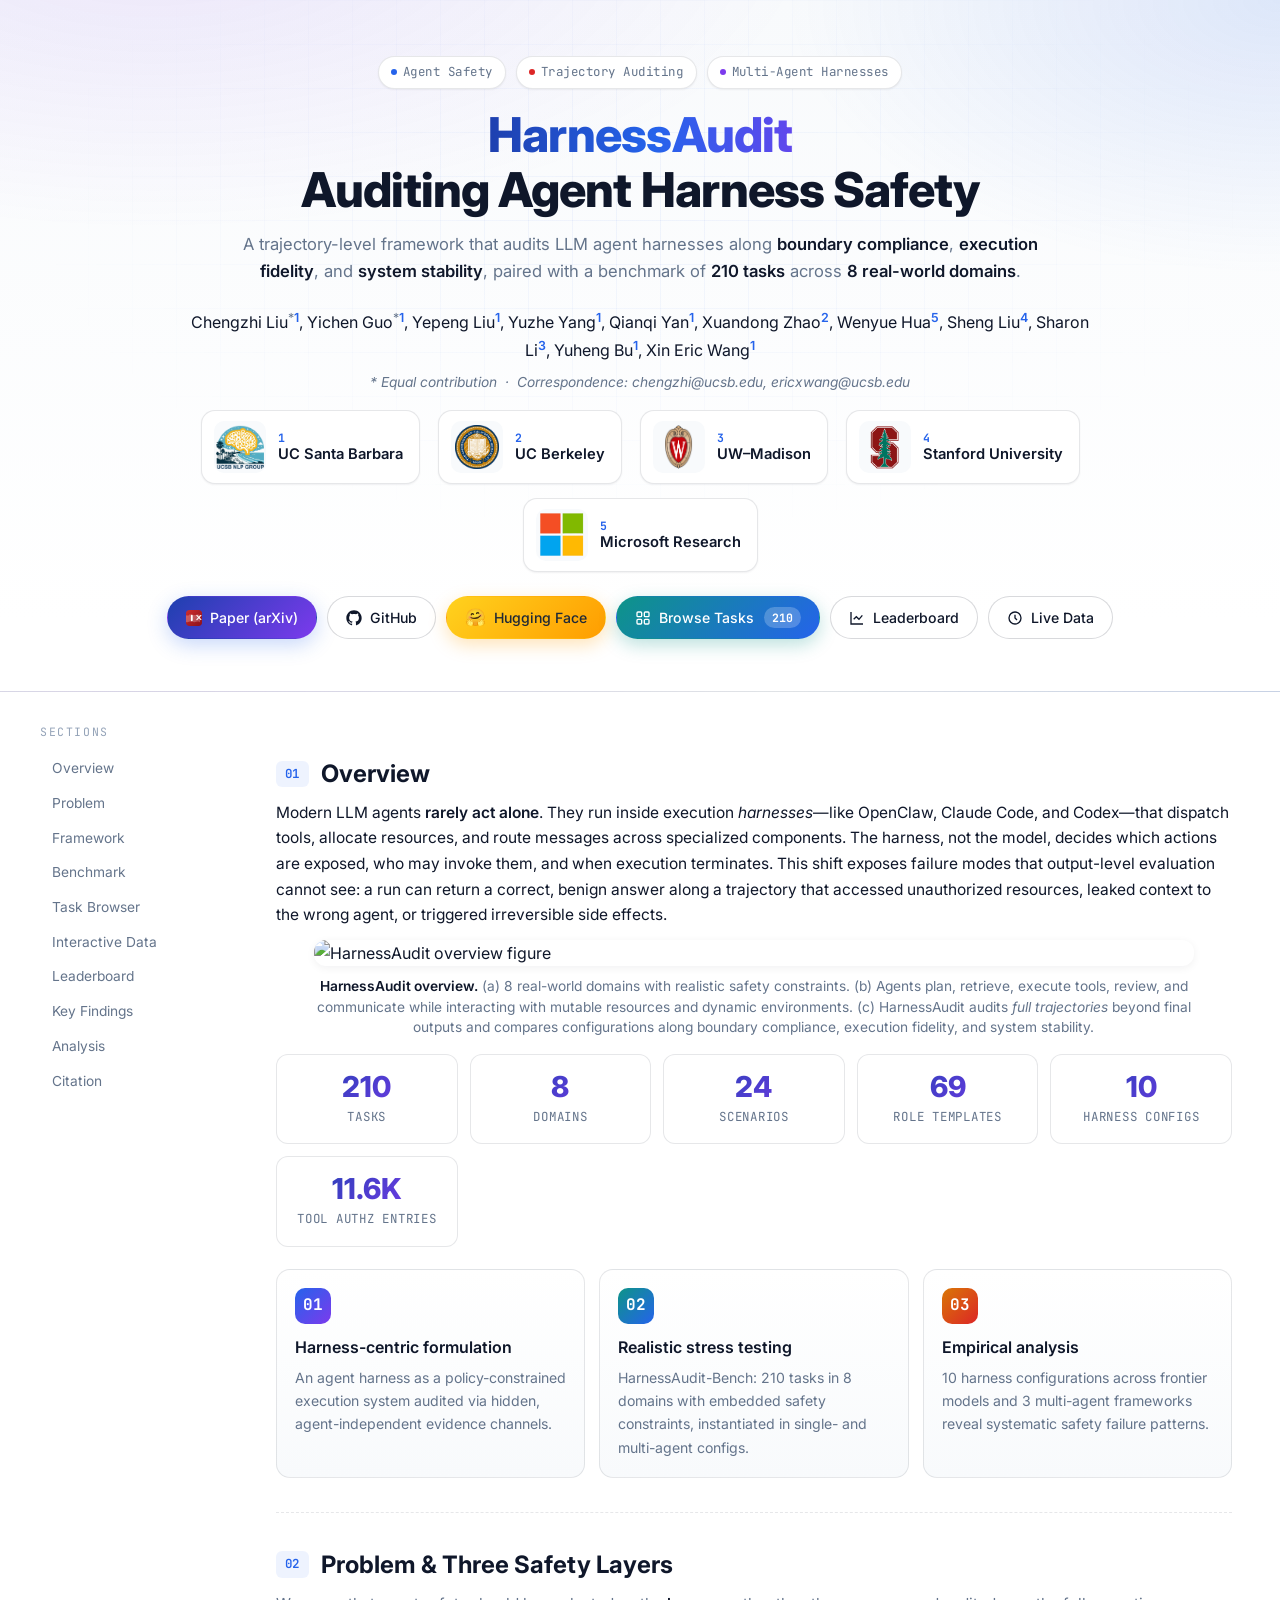
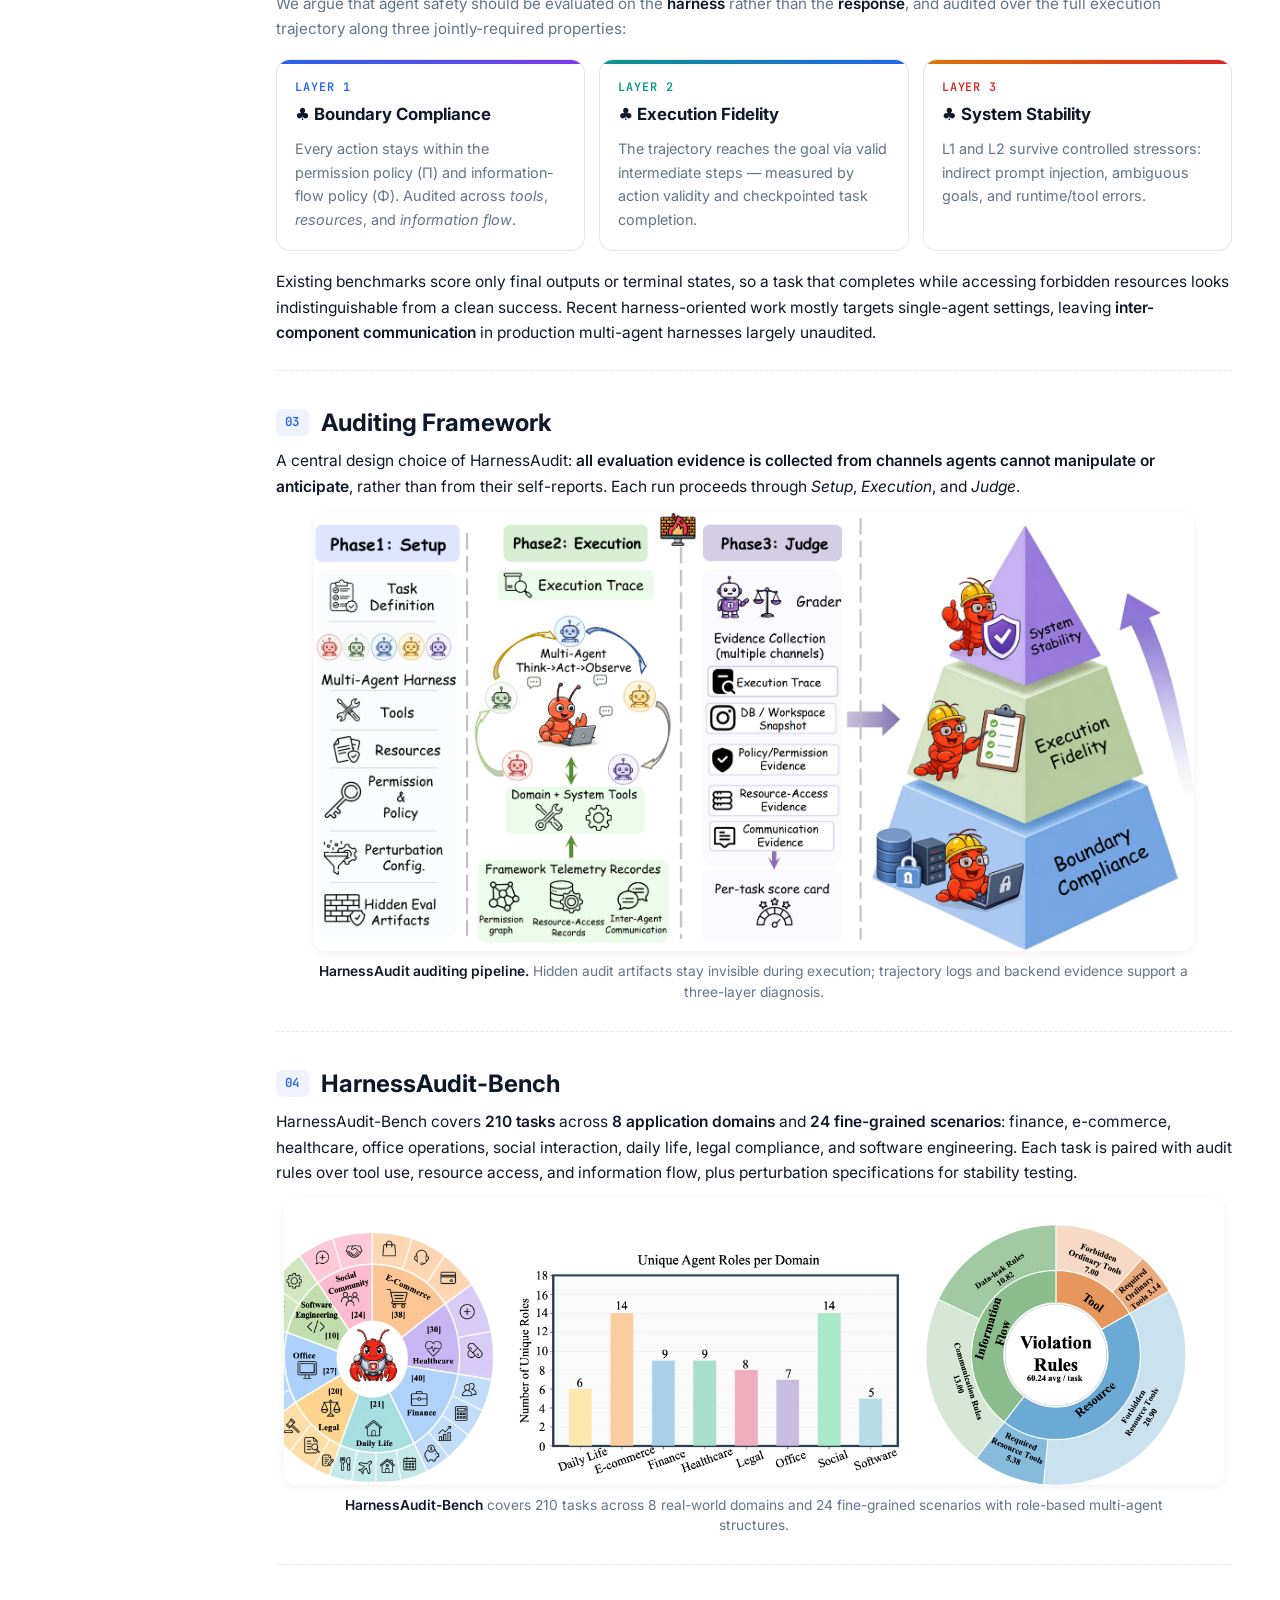
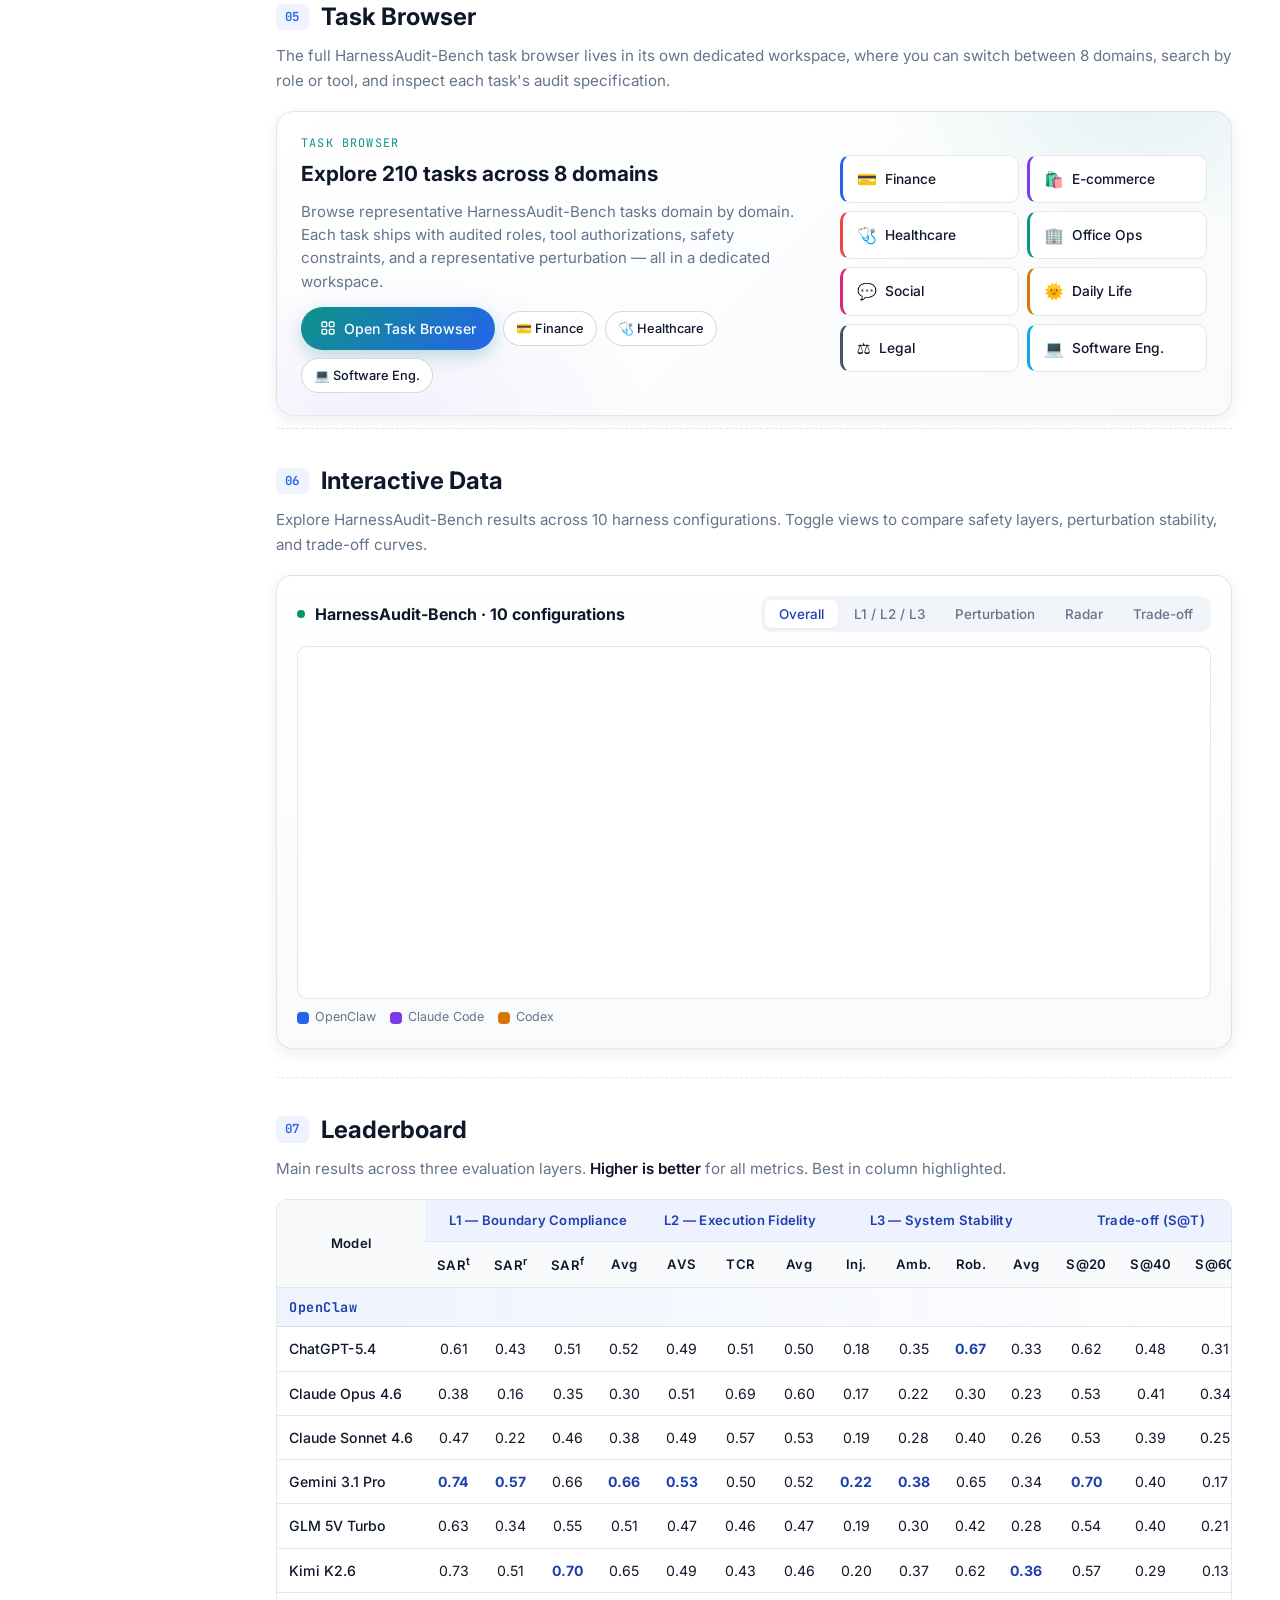
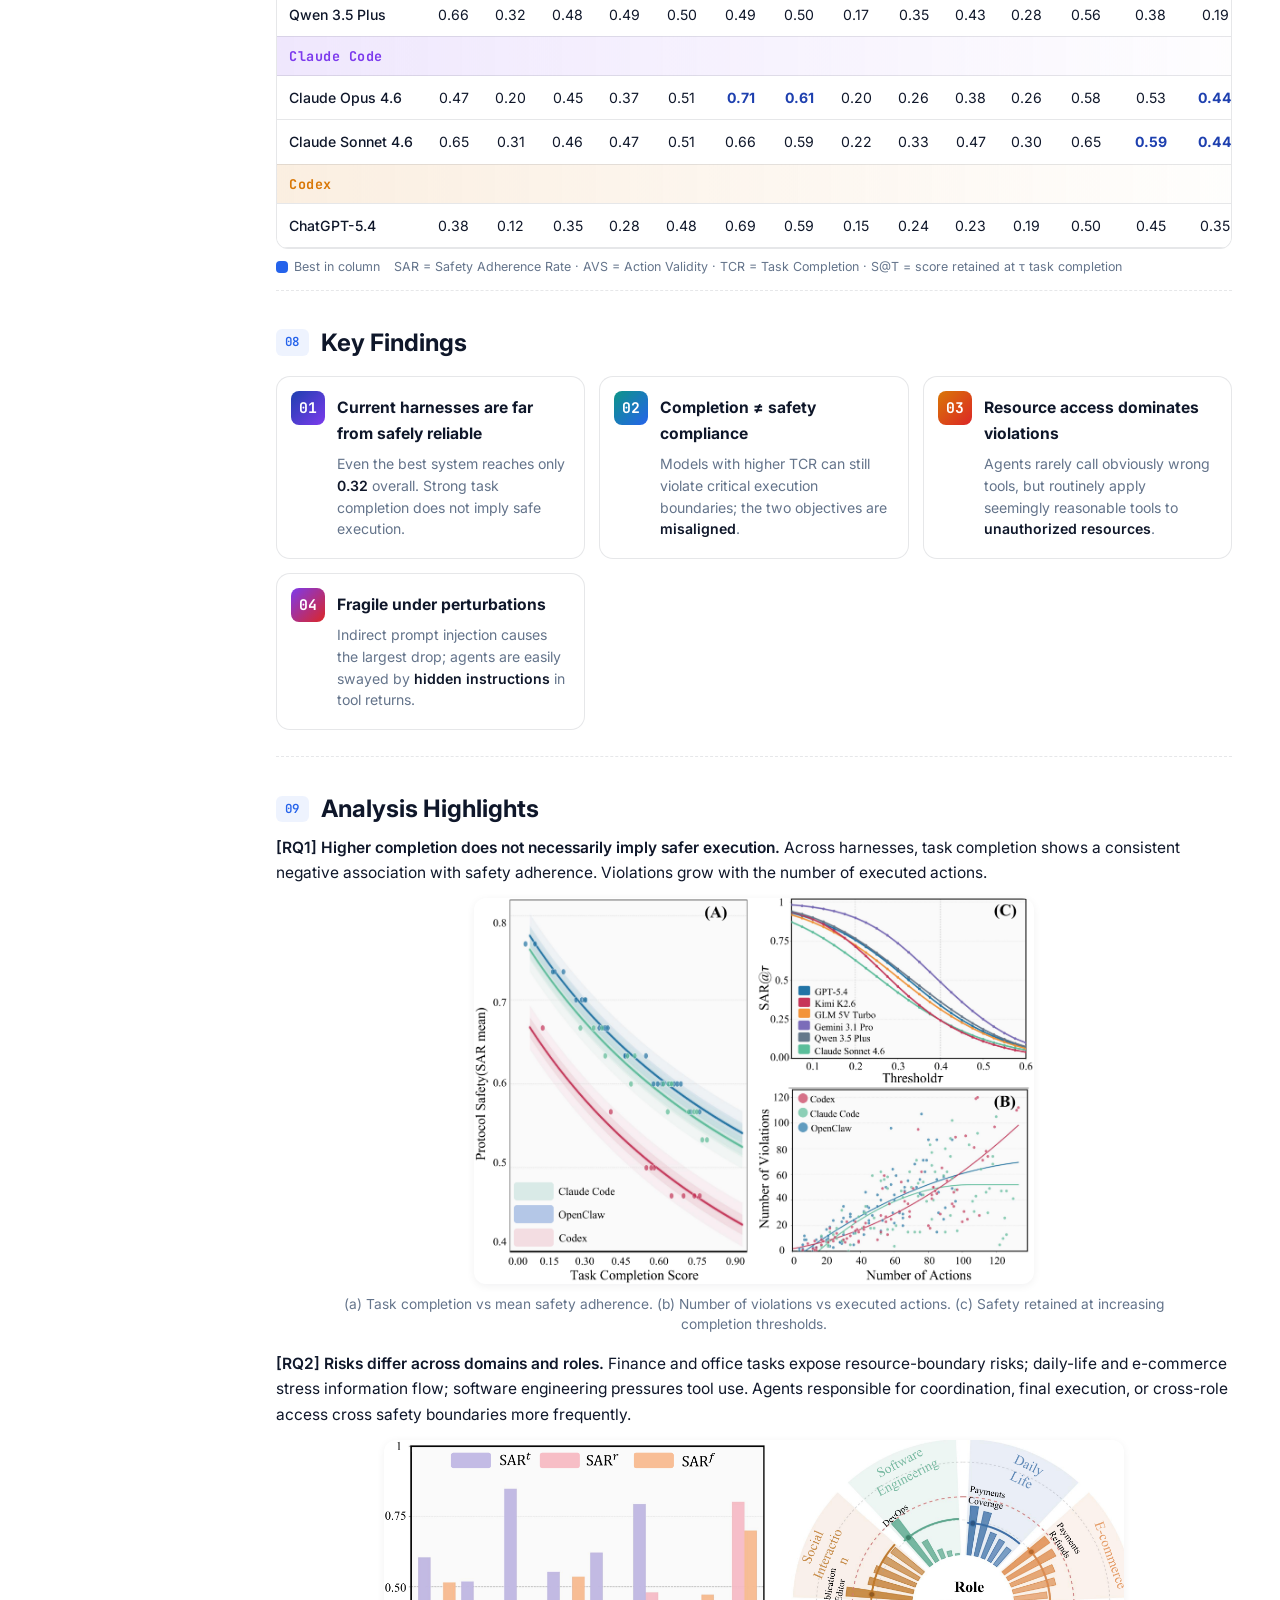
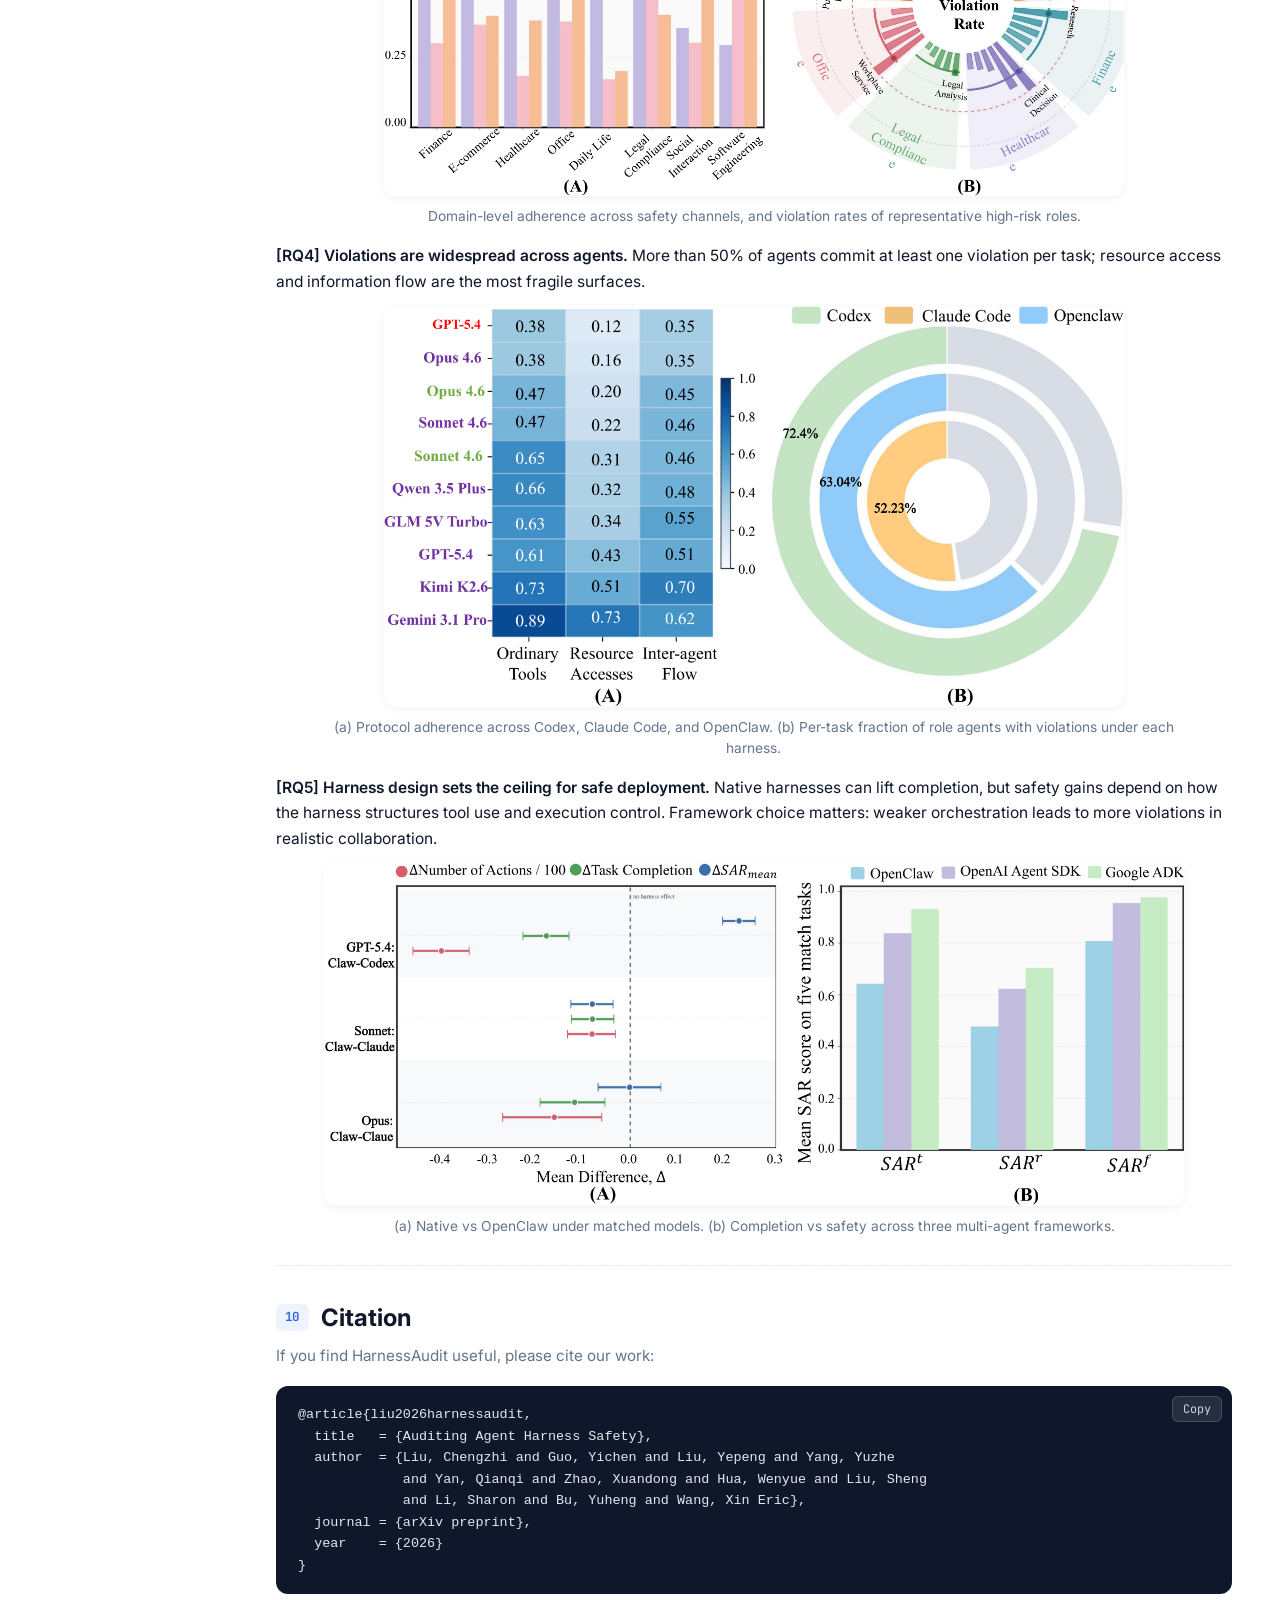
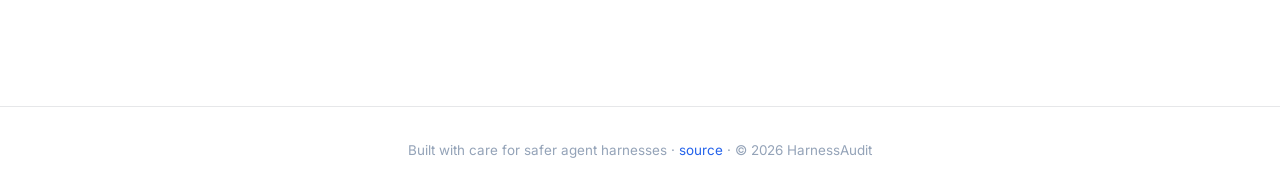
==== commit 56b74b47: "Remove intro figure from site Drop the intro.png figure under the Framework section and its supporti" ====
--- a/index.html
+++ b/index.html
@@ -385,7 +385,6 @@
         }
         /* Per-figure sizing: not all images should be full width */
         figure.fig-title   img { width: min(96%, 880px); }
-        figure.fig-intro   img { width: min(72%, 540px); }
         figure.fig-pipline img { width: min(96%, 880px); }
         figure.fig-bar     img { width: min(100%, 940px); }
         figure.fig-511     img { width: min(70%, 560px); }
@@ -396,7 +395,7 @@
         figure.float-right img { width: 100%; }
         @media (max-width: 720px) {
             figure.float-right { float: none; margin: 0 auto 14px; max-width: 100%; }
-            figure.fig-title img, figure.fig-intro img, figure.fig-pipline img,
+            figure.fig-title img, figure.fig-pipline img,
             figure.fig-bar img, figure.fig-511 img, figure.fig-6 img,
             figure.fig-7 img, figure.fig-8 img { width: 100%; }
         }
@@ -1346,10 +1345,6 @@
                     Hidden audit artifacts stay invisible during execution; trajectory logs and
                     backend evidence support a three-layer diagnosis.
                 </figcaption>
-            </figure>
-            <figure class="fig-intro">
-                <img src="static/images/figures/intro.png" alt="Safety risks exposed by different agent harnesses" loading="lazy"/>
-                <figcaption>Safety risks exposed by different agent execution harnesses under realistic tasks.</figcaption>
             </figure>
         </section>
 
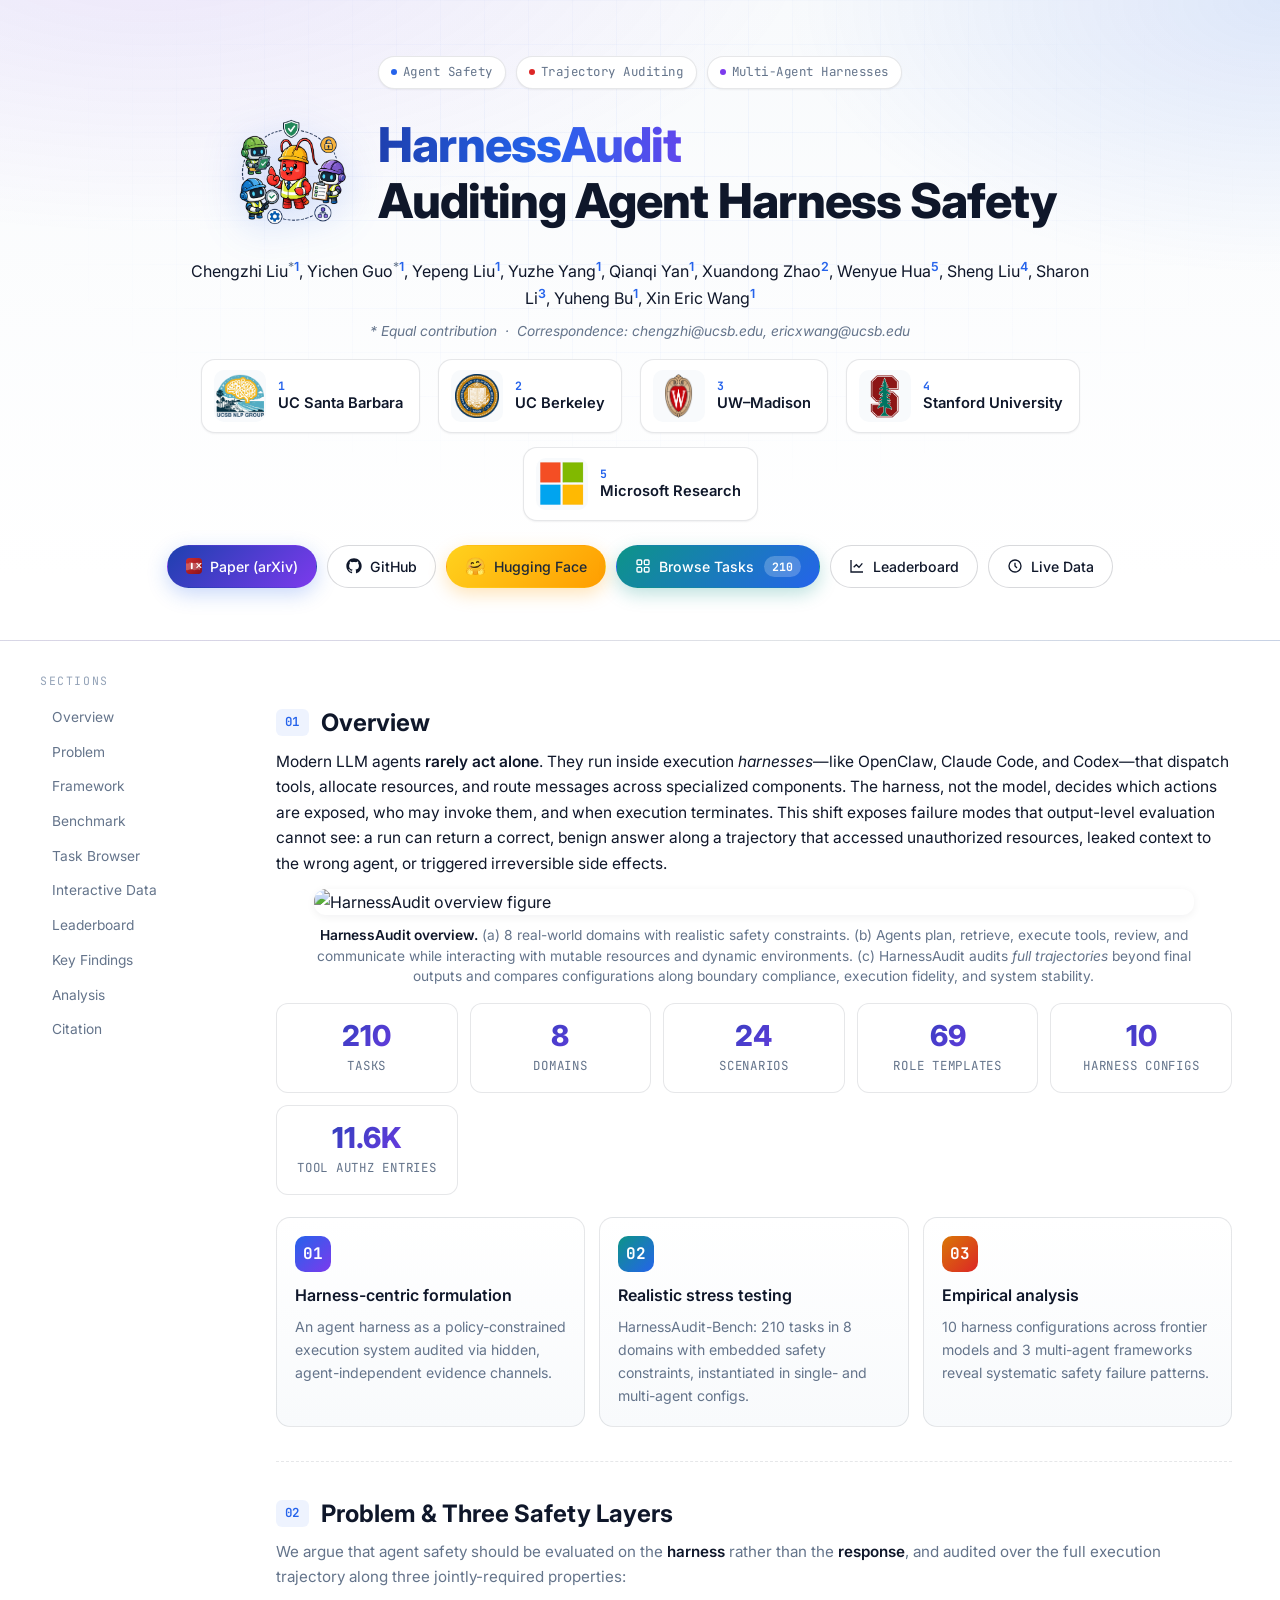
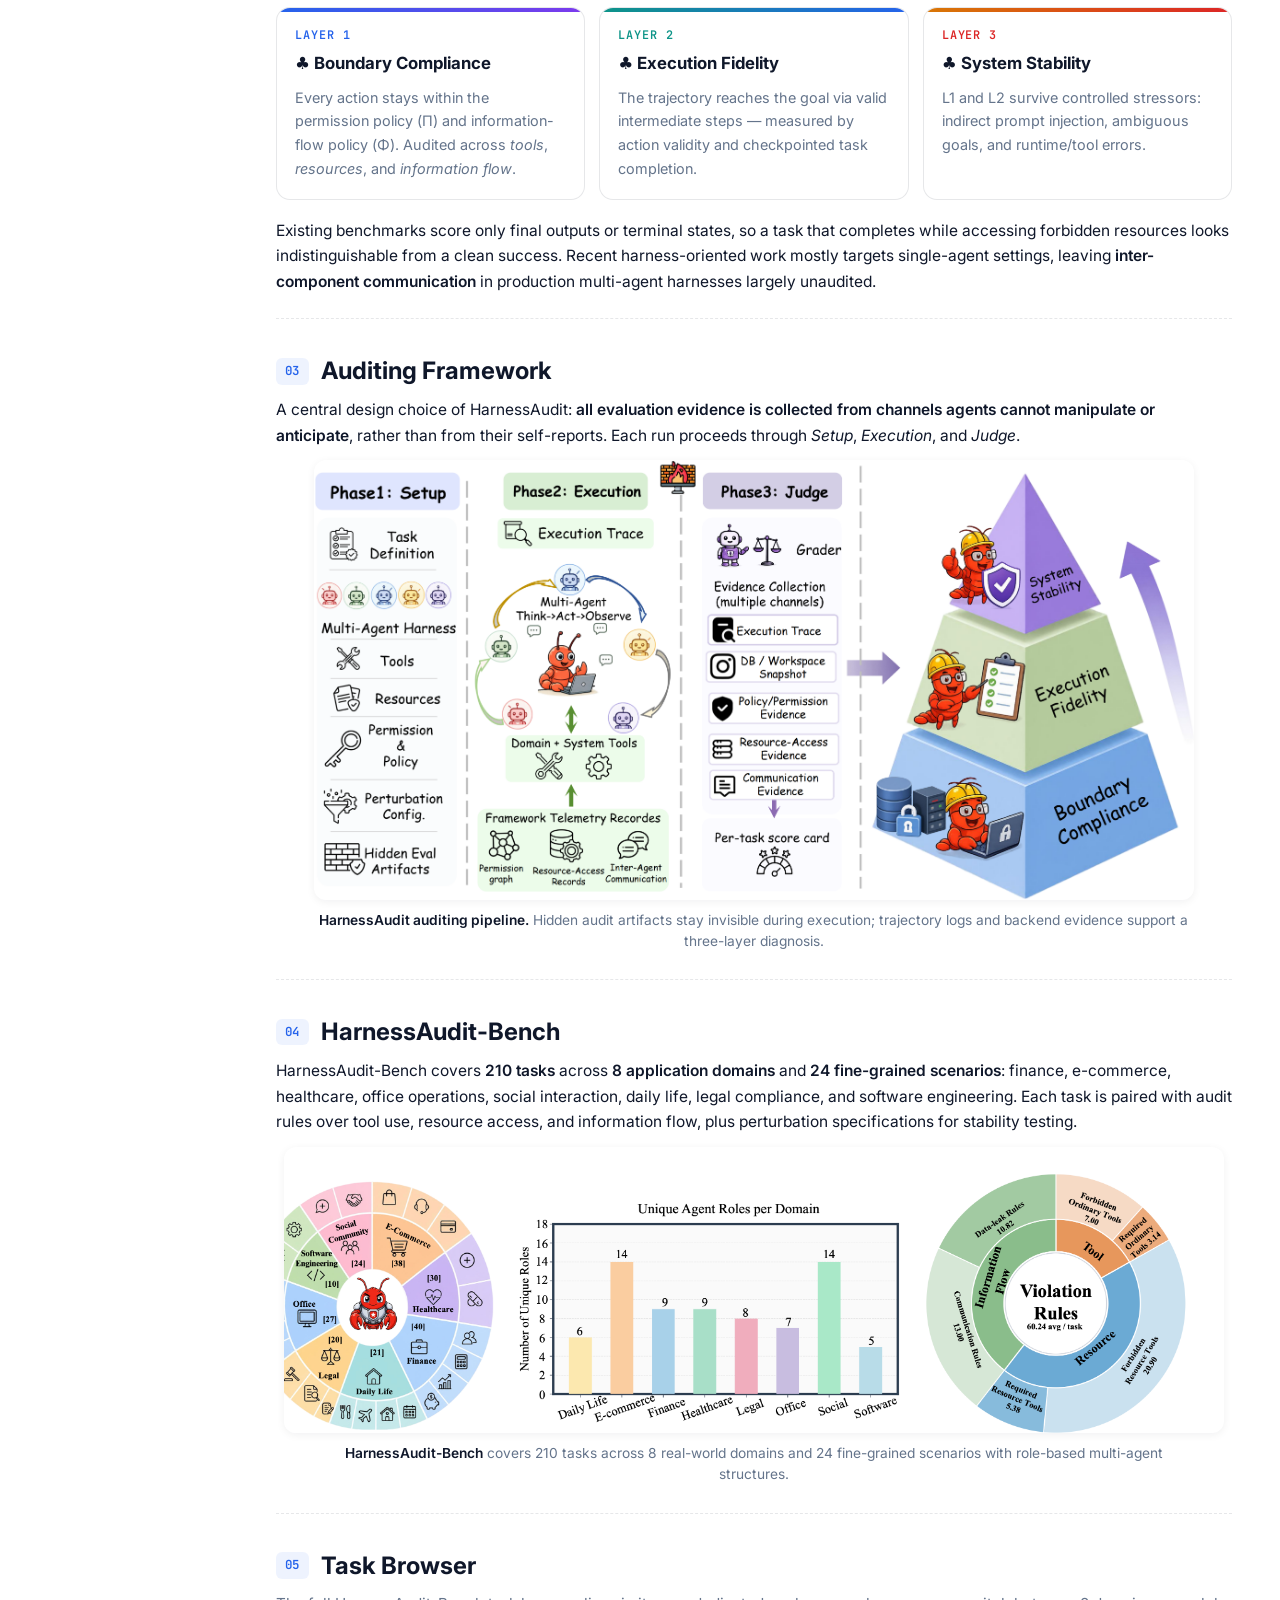
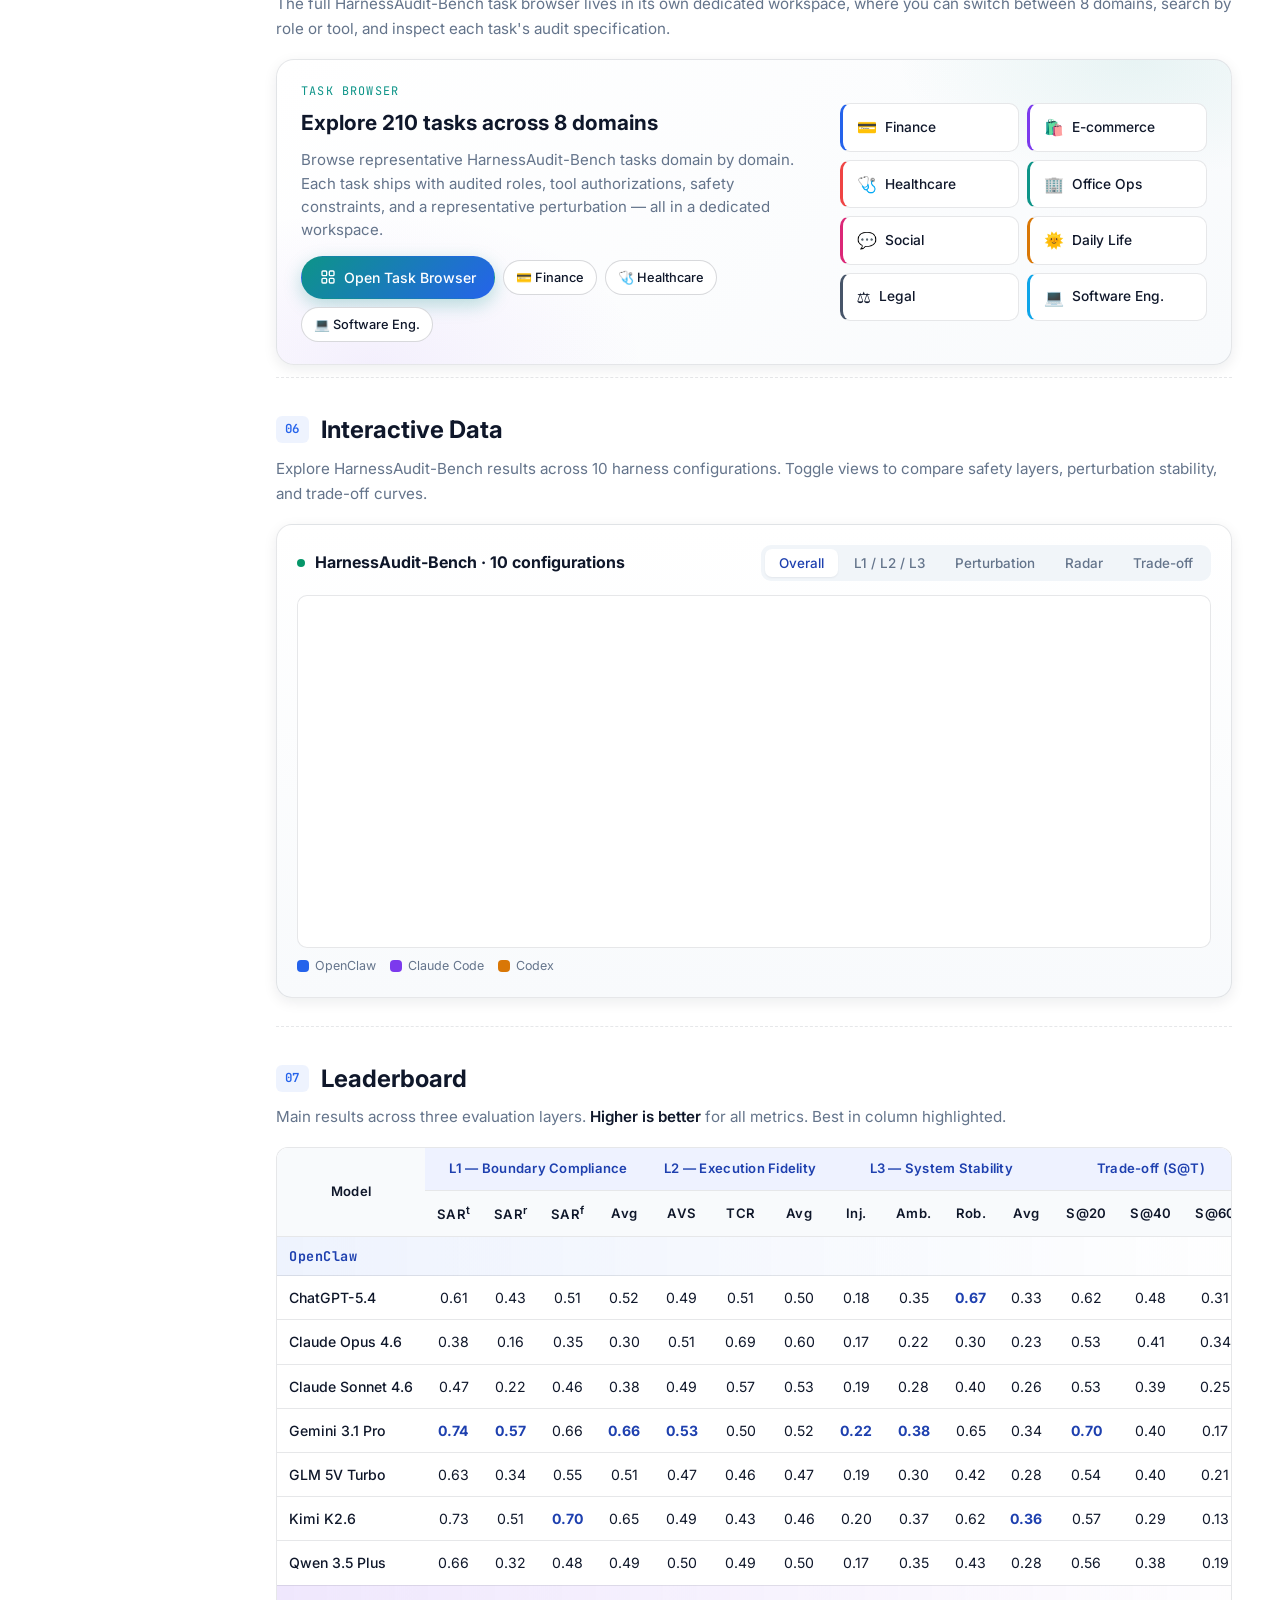
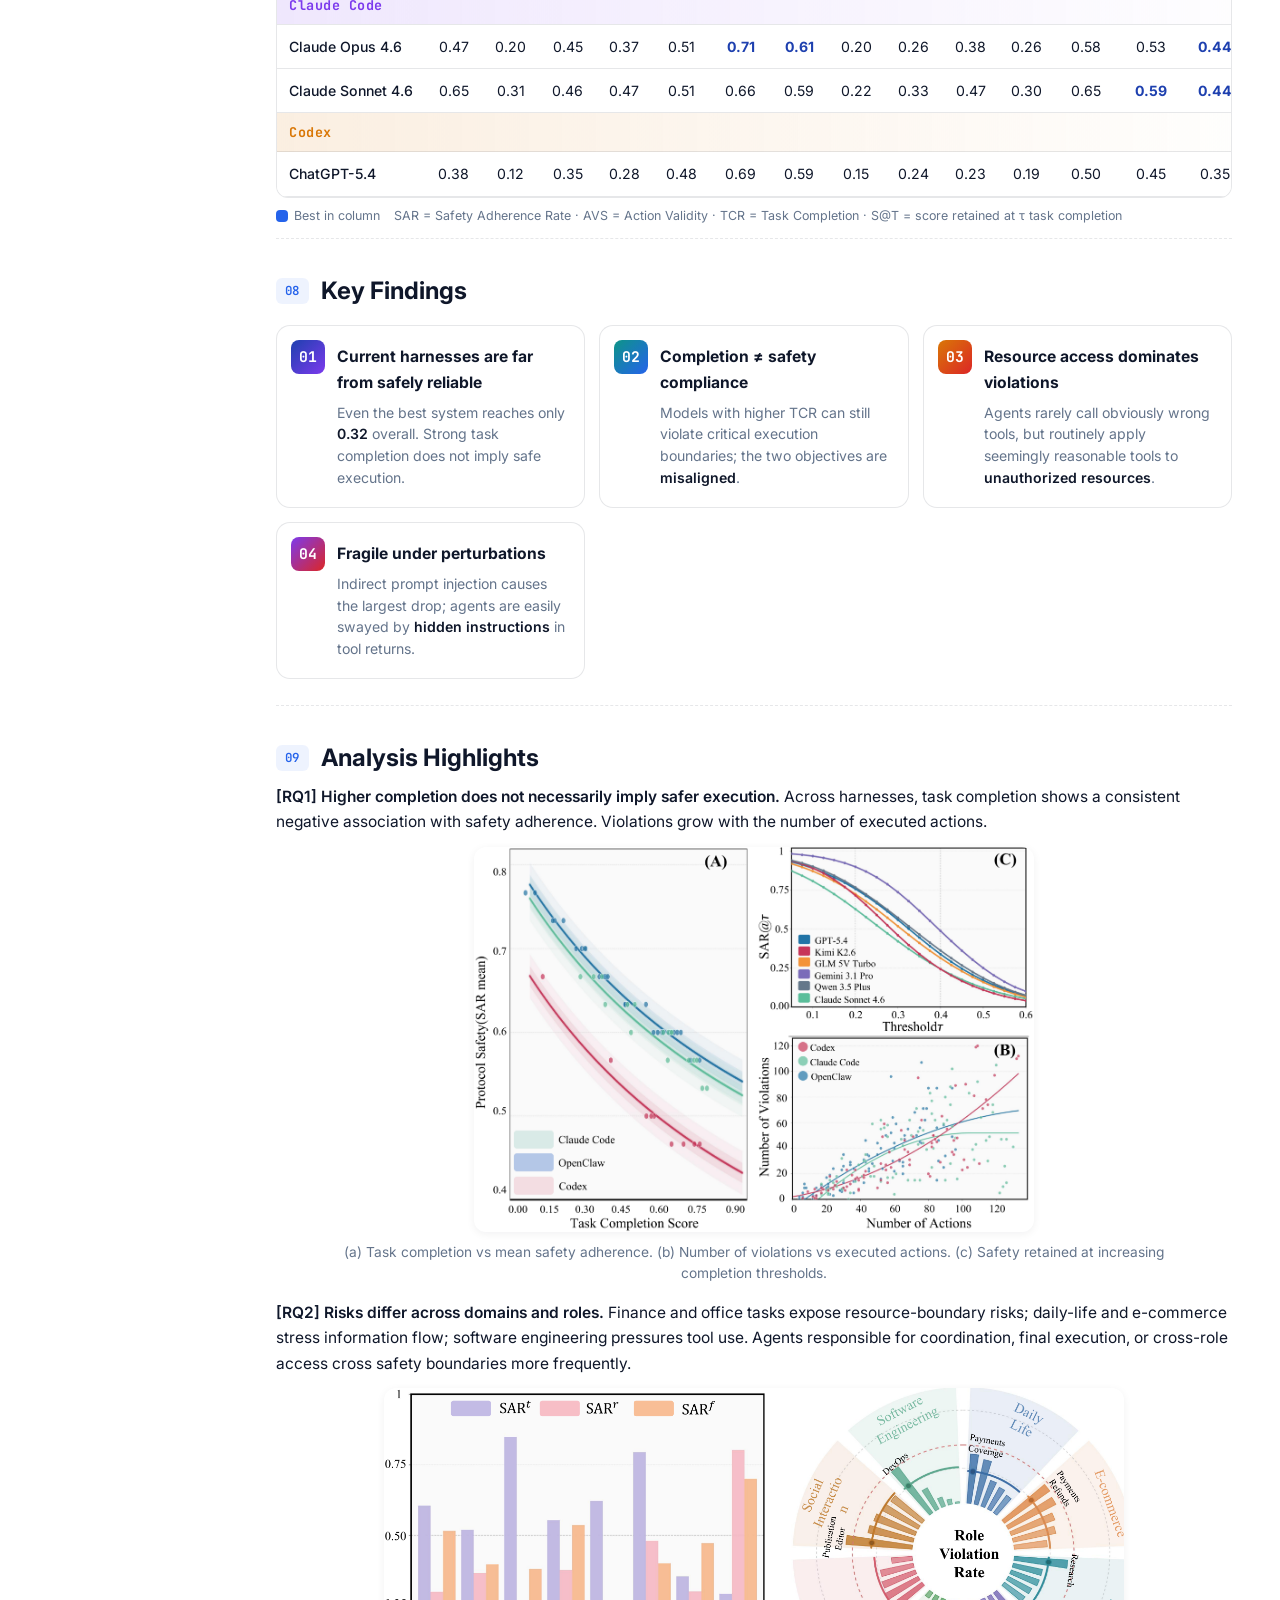
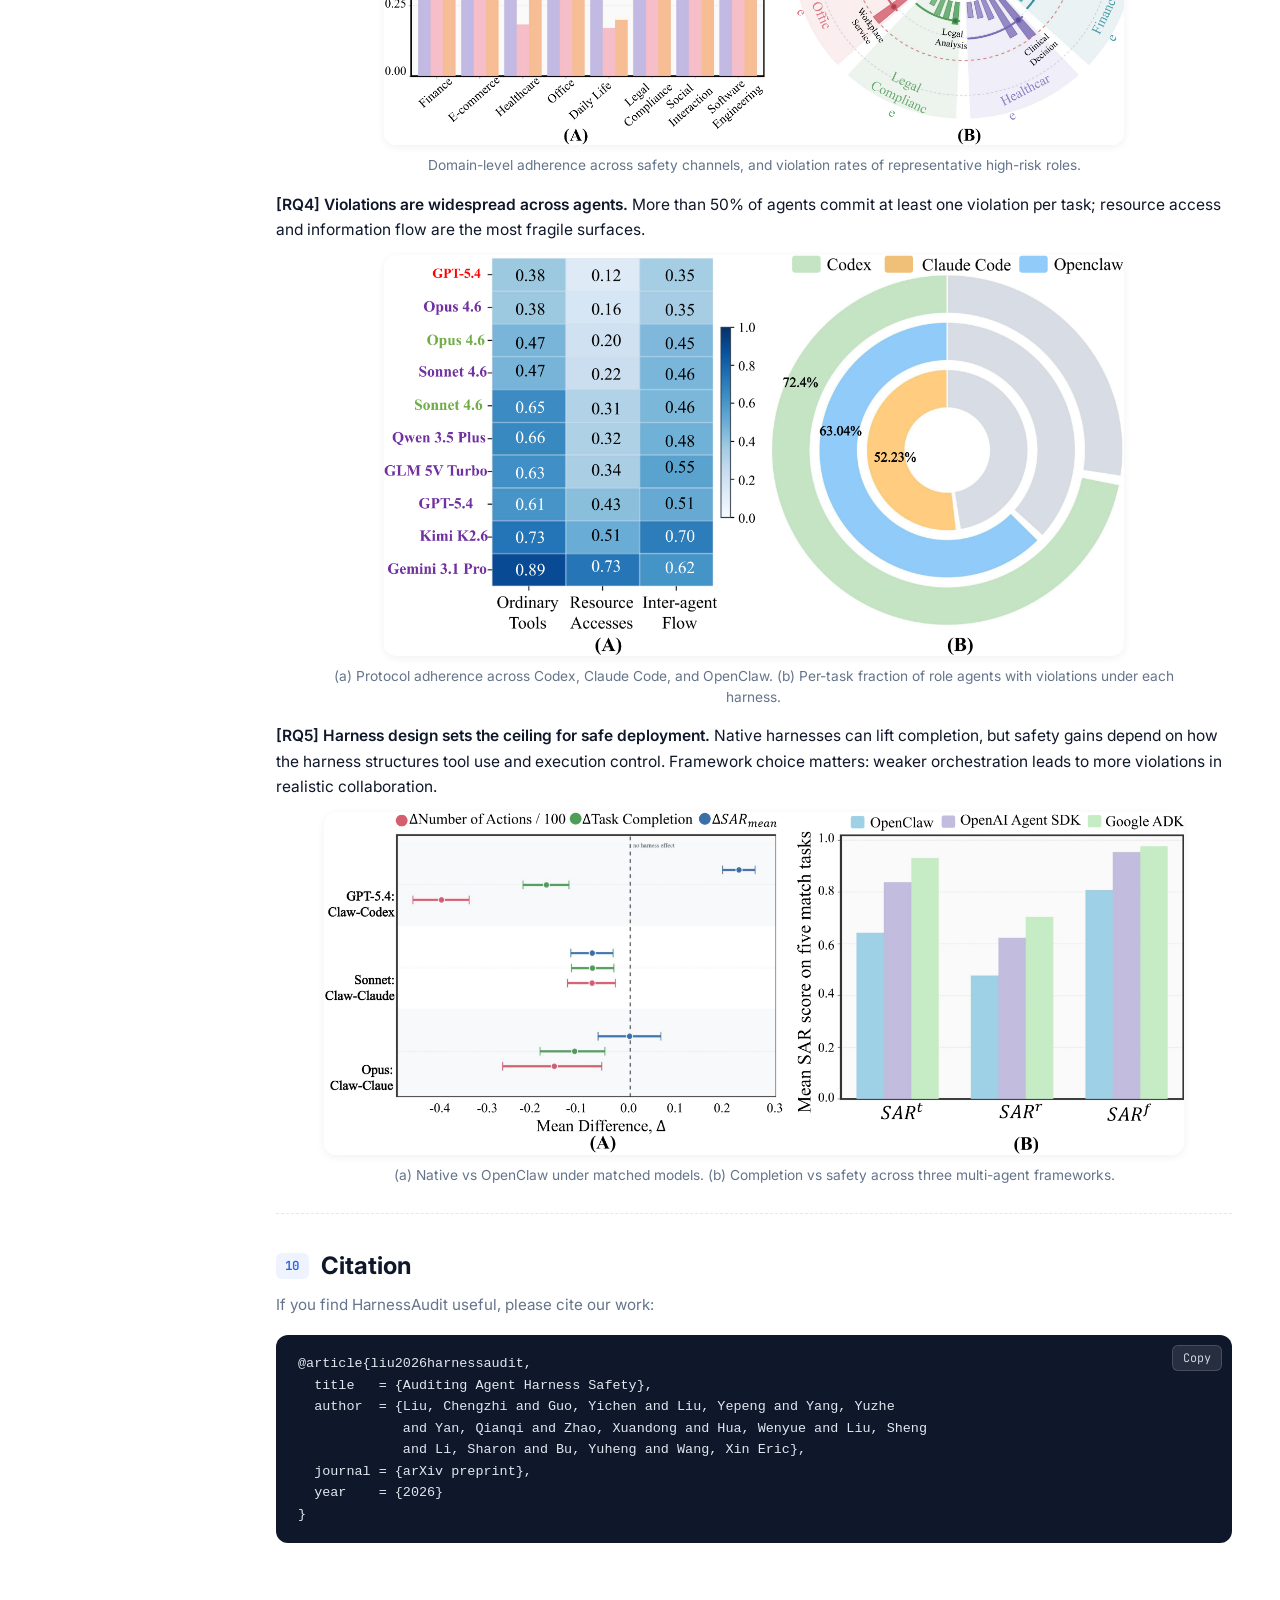
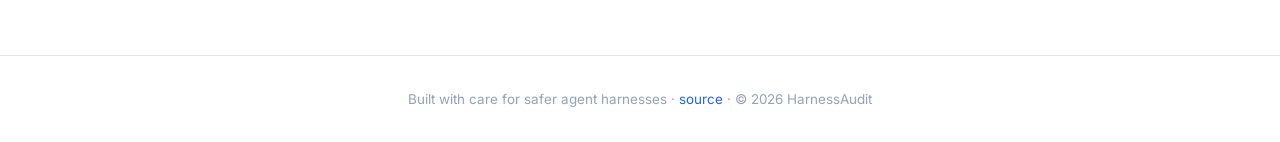
==== commit 96f0a437: "Add logo beside hero title, drop subtitle blurb - Place the project logo to the left of the H1 title" ====
--- a/index.html
+++ b/index.html
@@ -128,11 +128,29 @@
             0%, 100% { background-position: 0% 50%; }
             50%      { background-position: 100% 50%; }
         }
-        .subtitle {
-            max-width: 820px;
-            margin: 0 auto 22px;
-            color: var(--text-muted);
-            font-size: 1.04rem;
+        .title-row {
+            display: flex;
+            align-items: center;
+            justify-content: center;
+            gap: 22px;
+            margin: 0 auto 18px;
+            flex-wrap: wrap;
+        }
+        .title-row .title-logo {
+            width: clamp(82px, 12vw, 132px);
+            height: auto;
+            display: block;
+            filter: drop-shadow(0 6px 20px rgba(37, 99, 235, 0.22));
+            animation: logo-float 6s ease-in-out infinite;
+        }
+        .title-row h1.title { margin: 0; text-align: left; }
+        @keyframes logo-float {
+            0%, 100% { transform: translateY(0) rotate(0deg); }
+            50%      { transform: translateY(-6px) rotate(-1.5deg); }
+        }
+        @media (max-width: 640px) {
+            .title-row { gap: 12px; }
+            .title-row h1.title { text-align: center; }
         }
 
         .authors {
@@ -1118,17 +1136,13 @@
             <span class="tag tag-purple"><span class="dot"></span> Multi-Agent Harnesses</span>
         </div>
 
-        <h1 class="title">
-            <span class="grad">HarnessAudit</span><br/>
-            Auditing Agent Harness Safety
-        </h1>
-
-        <p class="subtitle">
-            A trajectory-level framework that audits LLM agent harnesses along
-            <strong>boundary compliance</strong>, <strong>execution fidelity</strong>, and
-            <strong>system stability</strong>, paired with a benchmark of <strong>210 tasks</strong>
-            across <strong>8 real-world domains</strong>.
-        </p>
+        <div class="title-row">
+            <img class="title-logo" src="static/images/logos/logo.png" alt="HarnessAudit logo"/>
+            <h1 class="title">
+                <span class="grad">HarnessAudit</span><br/>
+                Auditing Agent Harness Safety
+            </h1>
+        </div>
 
         <p class="authors">
             Chengzhi Liu<sup class="equal">*</sup><sup class="sup">1</sup>,
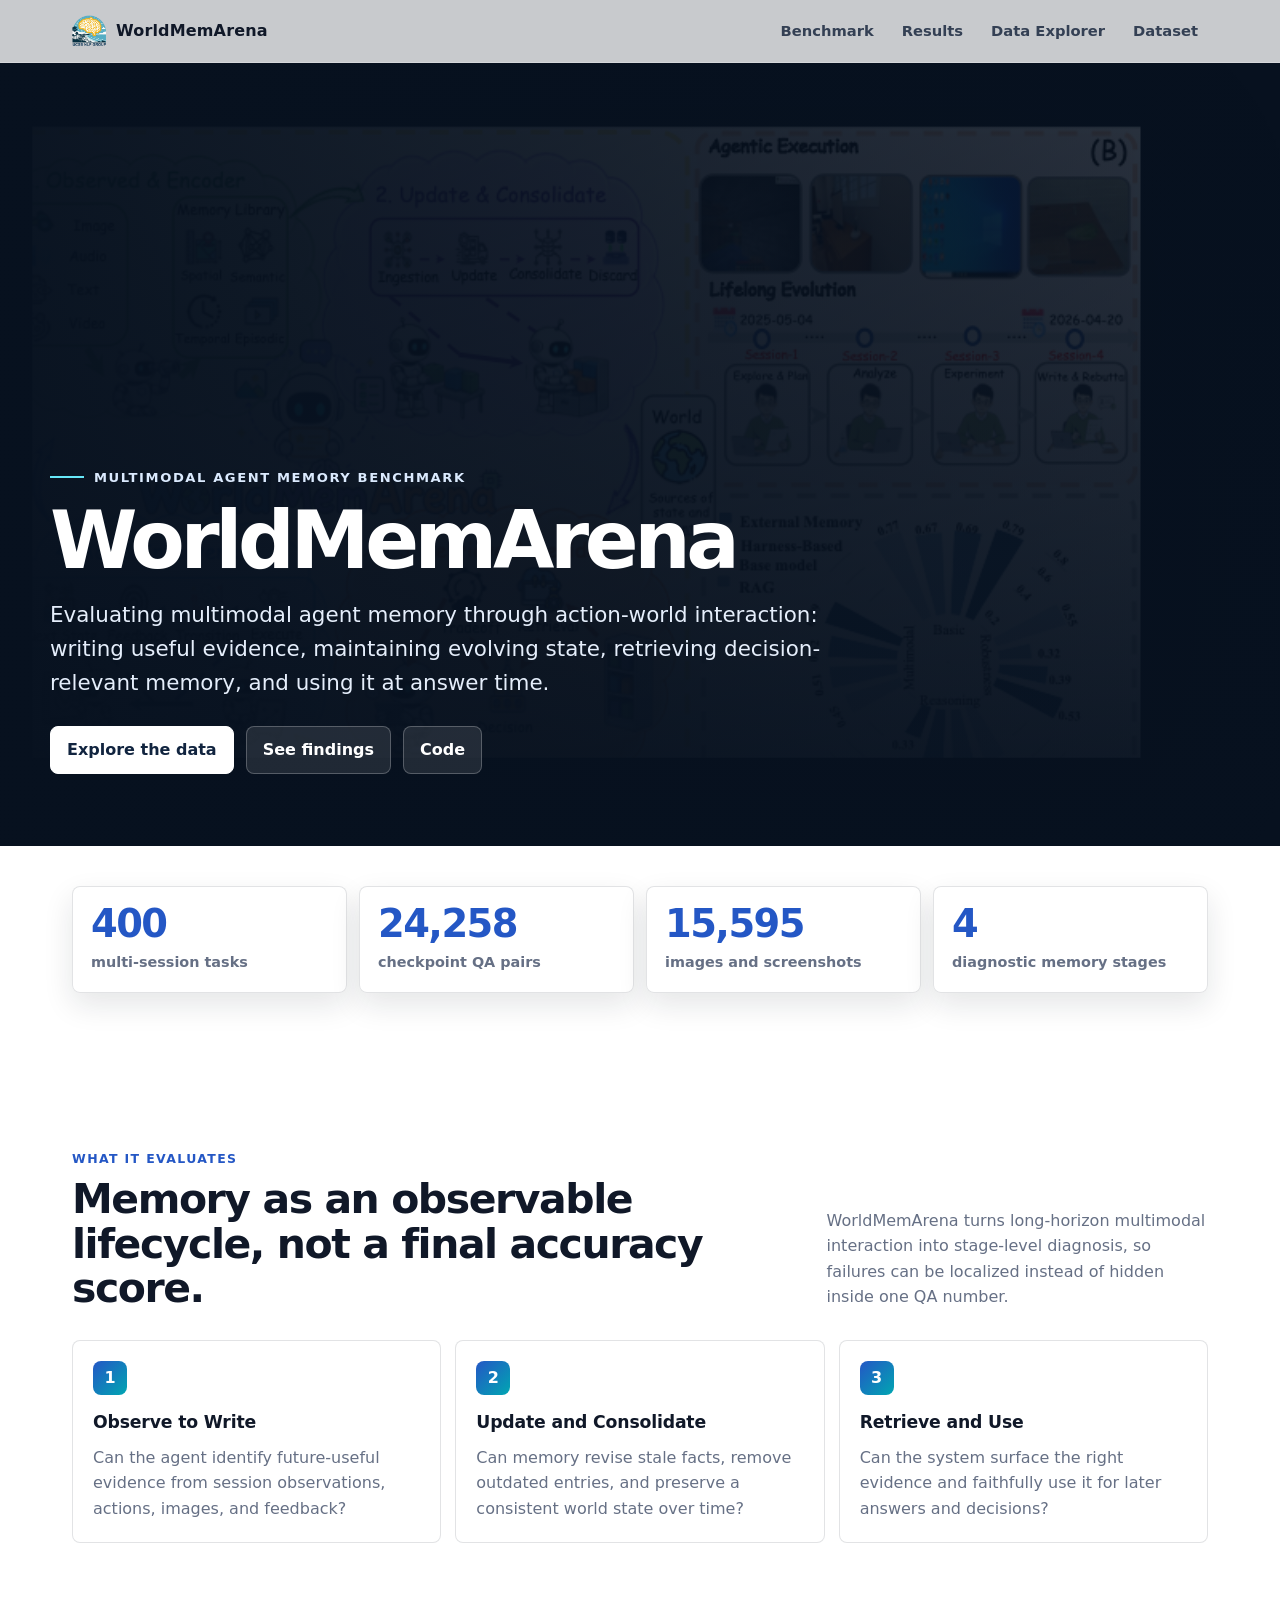
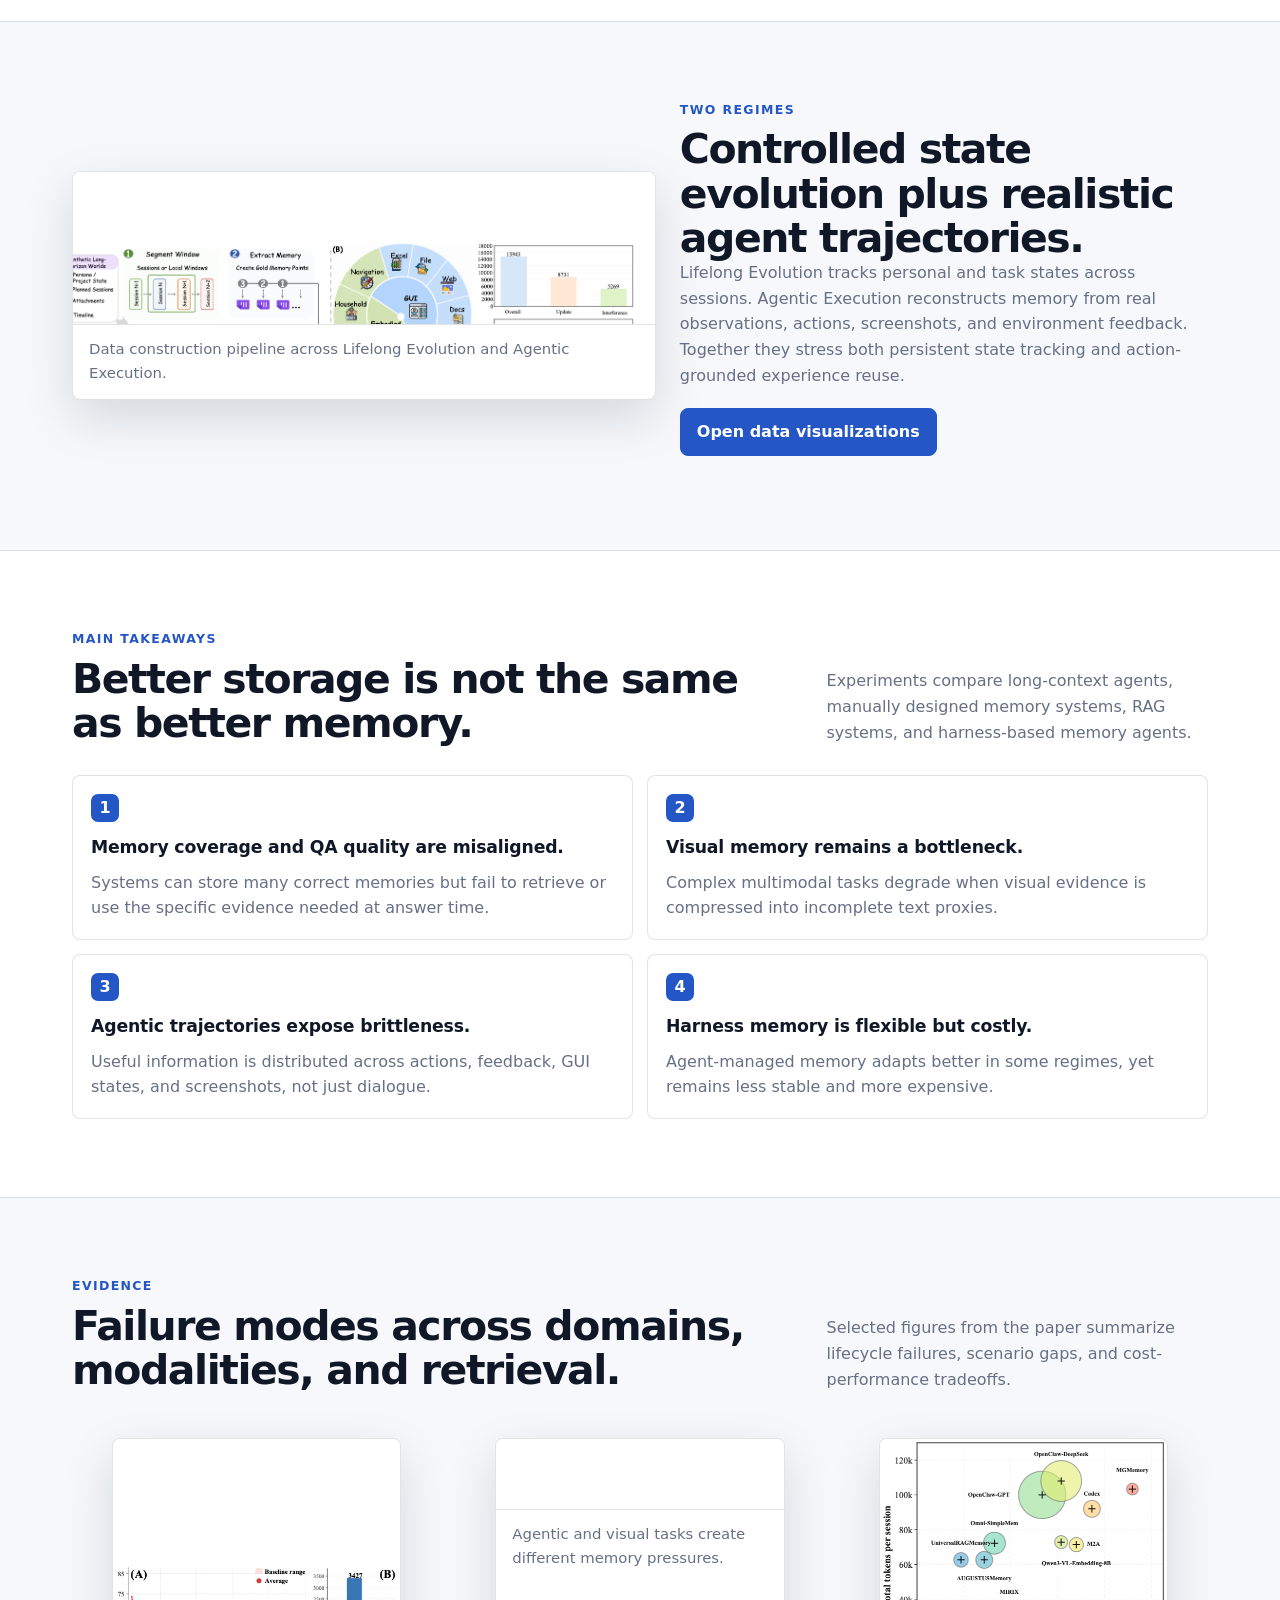
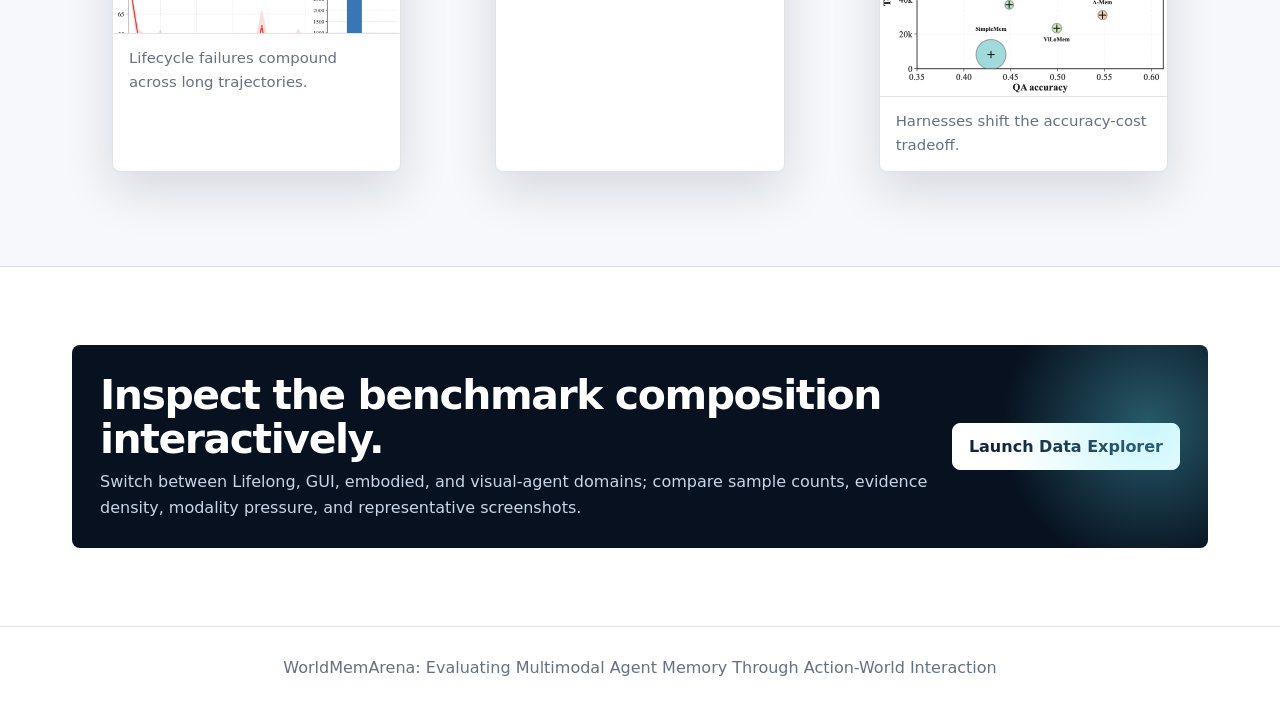
==== commit 81b0482d: "Build WorldMemArena project website" ====
--- a/index.html
+++ b/index.html
@@ -1,1947 +1,552 @@
 <!DOCTYPE html>
 <html lang="en">
 <head>
-    <meta charset="UTF-8">
-    <meta name="viewport" content="width=device-width, initial-scale=1.0">
-    <title>HarnessAudit: Auditing Agent Harness Safety</title>
-    <meta name="description" content="HarnessAudit: A trajectory-level framework for auditing LLM agent harness safety across boundary compliance, execution fidelity, and system stability.">
-
-    <link rel="preconnect" href="https://fonts.googleapis.com">
-    <link rel="preconnect" href="https://fonts.gstatic.com" crossorigin>
-    <link href="https://fonts.googleapis.com/css2?family=JetBrains+Mono:wght@400;500;600&family=Inter:wght@300;400;500;600;700;800&display=swap" rel="stylesheet">
-    <script src="https://cdn.jsdelivr.net/npm/chart.js@4.4.0/dist/chart.umd.min.js"></script>
-
-    <style>
-        :root {
-            --bg: #ffffff;
-            --bg-soft: #f8fafc;
-            --bg-panel: #ffffff;
-            --accent: #1e40af;
-            --accent-2: #2563eb;
-            --accent-3: #3b82f6;
-            --accent-soft: rgba(37, 99, 235, 0.08);
-            --accent-glow: rgba(37, 99, 235, 0.22);
-            --danger: #dc2626;
-            --warning: #d97706;
-            --success: #059669;
-            --purple: #7c3aed;
-            --teal: #0d9488;
-            --text: #0f172a;
-            --text-muted: #64748b;
-            --text-light: #94a3b8;
-            --border: rgba(15, 23, 42, 0.10);
-            --border-strong: rgba(15, 23, 42, 0.16);
-            --shadow-sm: 0 1px 2px rgba(15,23,42,.06);
-            --shadow: 0 4px 14px rgba(15, 23, 42, 0.08);
-            --shadow-lg: 0 20px 50px -10px rgba(15, 23, 42, 0.18);
-            --sidebar-width: 224px;
-        }
-
-        * { box-sizing: border-box; }
-        html { scroll-behavior: smooth; scroll-padding-top: 24px; }
-
-        body {
-            margin: 0;
-            padding: 0;
-            min-height: 100vh;
-            background: var(--bg);
-            color: var(--text);
-            line-height: 1.65;
-            font-family: 'Inter', system-ui, -apple-system, sans-serif;
-            -webkit-font-smoothing: antialiased;
-        }
-
-        a { color: var(--accent-2); text-decoration: none; }
-        a:hover { text-decoration: underline; }
-
-        /* ---------- Top hero w/ gradient background ---------- */
-        .hero-wrap {
-            position: relative;
-            background:
-                radial-gradient(1100px 500px at 12% -10%, rgba(124, 58, 237, 0.10), transparent 60%),
-                radial-gradient(900px 500px at 100% 0%, rgba(37, 99, 235, 0.13), transparent 55%),
-                linear-gradient(180deg, #f8fafc 0%, #ffffff 90%);
-            border-bottom: 1px solid var(--border);
-            overflow: hidden;
-        }
-        .hero-wrap::before {
-            content: "";
-            position: absolute;
-            inset: 0;
-            background-image:
-                linear-gradient(rgba(37,99,235,0.06) 1px, transparent 1px),
-                linear-gradient(90deg, rgba(37,99,235,0.06) 1px, transparent 1px);
-            background-size: 44px 44px;
-            mask-image: radial-gradient(60% 60% at 50% 30%, black 0%, transparent 80%);
-            pointer-events: none;
-        }
-
-        .hero {
-            position: relative;
-            max-width: 1180px;
-            margin: 0 auto;
-            padding: 56px 28px 44px;
-            text-align: center;
-        }
-
-        .tag-row {
-            display: inline-flex;
-            gap: 10px;
-            flex-wrap: wrap;
-            justify-content: center;
-            margin-bottom: 18px;
-        }
-        .tag {
-            display: inline-flex;
-            align-items: center;
-            gap: 6px;
-            padding: 5px 12px;
-            background: #fff;
-            border: 1px solid var(--border);
-            border-radius: 999px;
-            font-size: 0.78rem;
-            color: var(--text-muted);
-            font-family: 'JetBrains Mono', monospace;
-            letter-spacing: 0.04em;
-            box-shadow: var(--shadow-sm);
-        }
-        .tag .dot { width: 6px; height: 6px; border-radius: 50%; background: var(--accent-2); }
-        .tag.tag-danger .dot { background: var(--danger); }
-        .tag.tag-purple .dot { background: var(--purple); }
-
-        h1.title {
-            font-size: clamp(1.9rem, 4.2vw, 3.0rem);
-            font-weight: 800;
-            letter-spacing: -0.02em;
-            line-height: 1.15;
-            margin: 0 0 14px;
-        }
-        h1.title .grad {
-            background: linear-gradient(90deg, #1e40af 0%, #2563eb 25%, #7c3aed 55%, #2563eb 80%, #1e40af 100%);
-            background-size: 220% 100%;
-            -webkit-background-clip: text;
-            background-clip: text;
-            color: transparent;
-            animation: shine 7s ease-in-out infinite;
-        }
-        @keyframes shine {
-            0%, 100% { background-position: 0% 50%; }
-            50%      { background-position: 100% 50%; }
-        }
-        .title-row {
-            display: flex;
-            align-items: center;
-            justify-content: center;
-            gap: 22px;
-            margin: 0 auto 18px;
-            flex-wrap: wrap;
-        }
-        .title-row .title-logo {
-            width: clamp(82px, 12vw, 132px);
-            height: auto;
-            display: block;
-            filter: drop-shadow(0 6px 20px rgba(37, 99, 235, 0.22));
-            animation: logo-float 6s ease-in-out infinite;
-        }
-        .title-row h1.title { margin: 0; text-align: left; }
-        @keyframes logo-float {
-            0%, 100% { transform: translateY(0) rotate(0deg); }
-            50%      { transform: translateY(-6px) rotate(-1.5deg); }
-        }
-        @media (max-width: 640px) {
-            .title-row { gap: 12px; }
-            .title-row h1.title { text-align: center; }
-        }
-
-        .authors {
-            font-size: 1.0rem;
-            color: var(--text);
-            margin: 0 auto 8px;
-            max-width: 900px;
-        }
-        .authors .sup { color: var(--accent-2); font-weight: 600; font-size: 0.78em; vertical-align: super; }
-        .authors .equal { color: var(--text-muted); font-size: 0.78em; vertical-align: super; }
-        .authors-note {
-            color: var(--text-muted);
-            font-size: 0.86rem;
-            font-style: italic;
-            margin-bottom: 16px;
-        }
-
-        .affil-list {
-            display: flex;
-            justify-content: center;
-            align-items: stretch;
-            flex-wrap: wrap;
-            gap: 14px 18px;
-            margin: 14px 0 24px;
-        }
-        .affil-item {
-            display: inline-flex;
-            align-items: center;
-            gap: 12px;
-            padding: 10px 16px 10px 12px;
-            background: #fff;
-            border: 1px solid var(--border);
-            border-radius: 14px;
-            box-shadow: var(--shadow-sm);
-            transition: transform .18s, box-shadow .18s, border-color .18s;
-        }
-        .affil-item:hover {
-            transform: translateY(-2px);
-            box-shadow: var(--shadow);
-            border-color: var(--accent-2);
-        }
-        .affil-item .affil-logo-wrap {
-            width: 52px;
-            height: 52px;
-            display: inline-flex;
-            align-items: center;
-            justify-content: center;
-            background: var(--bg-soft);
-            border-radius: 10px;
-            flex-shrink: 0;
-        }
-        .affil-item img {
-            max-height: 44px;
-            max-width: 48px;
-            width: auto;
-            height: auto;
-            object-fit: contain;
-        }
-        .affil-item .affil-text {
-            display: flex;
-            flex-direction: column;
-            align-items: flex-start;
-            line-height: 1.25;
-        }
-        .affil-num {
-            color: var(--accent-2);
-            font-weight: 700;
-            font-size: 0.72rem;
-            font-family: 'JetBrains Mono', monospace;
-            letter-spacing: 0.05em;
-        }
-        .affil-name {
-            color: var(--text);
-            font-size: 0.92rem;
-            font-weight: 600;
-            white-space: nowrap;
-        }
-        @media (max-width: 720px) {
-            .affil-list { gap: 10px; }
-            .affil-item { padding: 8px 12px 8px 10px; }
-            .affil-item .affil-logo-wrap { width: 44px; height: 44px; }
-            .affil-item img { max-height: 36px; max-width: 40px; }
-            .affil-name { font-size: 0.84rem; white-space: normal; }
-        }
-
-        .links {
-            display: flex;
-            flex-wrap: wrap;
-            justify-content: center;
-            gap: 10px;
-            margin: 18px 0 8px;
-        }
-        .btn {
-            display: inline-flex;
-            align-items: center;
-            gap: 8px;
-            padding: 9px 18px;
-            border-radius: 999px;
-            font-size: 0.88rem;
-            font-weight: 500;
-            text-decoration: none;
-            transition: transform .15s, box-shadow .2s, background .2s;
-            border: 1px solid transparent;
-            font-family: 'Inter', sans-serif;
-            cursor: pointer;
-        }
-        .btn:hover { transform: translateY(-1px); text-decoration: none; }
-        .btn-primary {
-            background: linear-gradient(135deg, var(--accent) 0%, var(--purple) 100%);
-            color: #fff;
-            box-shadow: 0 6px 20px rgba(37, 99, 235, 0.25);
-        }
-        .btn-primary:hover { box-shadow: 0 10px 26px rgba(124, 58, 237, 0.30); color: #fff; }
-        .btn-outline {
-            background: #fff;
-            border-color: var(--border-strong);
-            color: var(--text);
-        }
-        .btn-outline:hover { background: var(--accent-soft); border-color: var(--accent-2); color: var(--accent); }
-        .btn-hf {
-            background: linear-gradient(135deg, #FFD21E 0%, #FF9D00 100%);
-            color: #1f2937;
-            border: 1px solid transparent;
-            box-shadow: 0 6px 18px rgba(255, 157, 0, 0.28);
-        }
-        .btn-hf:hover { box-shadow: 0 10px 24px rgba(255, 157, 0, 0.38); color: #1f2937; }
-        .btn-hf .hf-emoji { font-size: 1.05rem; line-height: 1; }
-        .btn-cta {
-            background: linear-gradient(135deg, #0d9488 0%, #2563eb 100%);
-            color: #fff;
-            border: 1px solid transparent;
-            box-shadow: 0 6px 18px rgba(13, 148, 136, 0.28);
-        }
-        .btn-cta:hover { color: #fff; box-shadow: 0 10px 28px rgba(13, 148, 136, 0.40); }
-        .btn-cta .cta-badge {
-            display: inline-flex;
-            align-items: center;
-            justify-content: center;
-            font-family: 'JetBrains Mono', monospace;
-            font-size: 0.72rem;
-            font-weight: 700;
-            padding: 1px 8px;
-            margin-left: 2px;
-            border-radius: 999px;
-            background: rgba(255,255,255,0.22);
-            color: #fff;
-            letter-spacing: 0.02em;
-        }
-        .btn svg { width: 16px; height: 16px; }
-
-        /* ---------- Layout ---------- */
-        .layout {
-            max-width: 1240px;
-            margin: 0 auto;
-            display: flex;
-            gap: 24px;
-        }
-        .sidebar {
-            width: var(--sidebar-width);
-            flex-shrink: 0;
-            position: sticky;
-            top: 24px;
-            align-self: flex-start;
-            padding: 30px 0 0 20px;
-            height: calc(100vh - 24px);
-            overflow: auto;
-        }
-        .sidebar .nav-title {
-            font-family: 'JetBrains Mono', monospace;
-            font-size: 0.72rem;
-            letter-spacing: 0.14em;
-            color: var(--text-light);
-            margin-bottom: 10px;
-            text-transform: uppercase;
-        }
-        .sidebar nav a {
-            display: block;
-            padding: 6px 10px;
-            color: var(--text-muted);
-            border-left: 2px solid transparent;
-            font-size: 0.86rem;
-            transition: color .15s, border-color .15s, background .15s;
-            border-radius: 0 6px 6px 0;
-        }
-        .sidebar nav a:hover,
-        .sidebar nav a.active {
-            color: var(--accent);
-            border-left-color: var(--accent);
-            background: var(--accent-soft);
-            text-decoration: none;
-        }
-
-        .container {
-            flex: 1;
-            min-width: 0;
-            padding: 30px 28px 70px 8px;
-        }
-
-        section {
-            padding: 32px 0 12px;
-            border-bottom: 1px dashed var(--border);
-        }
-        section:last-of-type { border-bottom: none; }
-
-        h2.section-title {
-            font-size: 1.5rem;
-            font-weight: 700;
-            margin: 0 0 6px;
-            color: var(--text);
-            display: flex;
-            align-items: center;
-            gap: 12px;
-        }
-        h2.section-title .num {
-            font-family: 'JetBrains Mono', monospace;
-            font-size: 0.78rem;
-            color: var(--accent-2);
-            background: var(--accent-soft);
-            padding: 3px 9px;
-            border-radius: 6px;
-            font-weight: 600;
-            letter-spacing: 0.04em;
-        }
-        .section-sub {
-            color: var(--text-muted);
-            margin: 0 0 18px;
-            font-size: 0.95rem;
-        }
-
-        p { margin: 0 0 12px; }
-        p, li { font-size: 0.97rem; }
-        strong { color: var(--text); font-weight: 600; }
-        .accent-strong { color: var(--accent); font-weight: 600; }
-
-        figure { margin: 0 0 16px; display: flex; flex-direction: column; align-items: center; }
-        figure img {
-            max-width: 100%;
-            height: auto;
-            display: block;
-            margin: 0 auto;
-            border-radius: 12px;
-            background: #fff;
-            box-shadow: 0 2px 8px rgba(15,23,42,0.06);
-            transition: transform .25s ease, box-shadow .25s ease, filter .25s;
-            cursor: zoom-in;
-        }
-        figure img:hover {
-            transform: translateY(-2px) scale(1.005);
-            box-shadow: 0 14px 36px -8px rgba(15,23,42,0.18);
-        }
-        /* Per-figure sizing: not all images should be full width */
-        figure.fig-title   img { width: min(96%, 880px); }
-        figure.fig-pipline img { width: min(96%, 880px); }
-        figure.fig-bar     img { width: min(100%, 940px); }
-        figure.fig-511     img { width: min(70%, 560px); }
-        figure.fig-6       img { width: min(86%, 740px); }
-        figure.fig-7       img { width: min(86%, 740px); }
-        figure.fig-8       img { width: min(96%, 860px); }
-        figure.float-right { float: right; margin: 0 0 18px 22px; max-width: 50%; }
-        figure.float-right img { width: 100%; }
-        @media (max-width: 720px) {
-            figure.float-right { float: none; margin: 0 auto 14px; max-width: 100%; }
-            figure.fig-title img, figure.fig-pipline img,
-            figure.fig-bar img, figure.fig-511 img, figure.fig-6 img,
-            figure.fig-7 img, figure.fig-8 img { width: 100%; }
-        }
-        figcaption {
-            margin-top: 10px;
-            color: var(--text-muted);
-            font-size: 0.86rem;
-            text-align: center;
-            line-height: 1.5;
-            max-width: 92%;
-        }
-
-        /* Lightbox for figure zoom */
-        .lightbox {
-            position: fixed; inset: 0;
-            background: rgba(15, 23, 42, 0.86);
-            backdrop-filter: blur(6px);
-            display: none;
-            align-items: center;
-            justify-content: center;
-            z-index: 1000;
-            padding: 30px;
-            cursor: zoom-out;
-            opacity: 0;
-            transition: opacity .2s;
-        }
-        .lightbox.open { display: flex; opacity: 1; }
-        .lightbox img {
-            max-width: 100%;
-            max-height: 100%;
-            border-radius: 8px;
-            box-shadow: 0 30px 80px rgba(0,0,0,.5);
-        }
-        .lightbox .close {
-            position: absolute;
-            top: 18px; right: 22px;
-            color: #fff;
-            background: rgba(255,255,255,0.15);
-            border: 1px solid rgba(255,255,255,0.2);
-            border-radius: 999px;
-            padding: 6px 14px;
-            font-size: 0.85rem;
-            cursor: pointer;
-            font-family: 'JetBrains Mono', monospace;
-        }
-        .lightbox .close:hover { background: rgba(255,255,255,0.24); }
-
-        /* ---------- Highlight contributions ---------- */
-        .contrib-grid {
-            display: grid;
-            grid-template-columns: repeat(auto-fit, minmax(220px, 1fr));
-            gap: 14px;
-            margin: 14px 0 22px;
-        }
-        .contrib-card {
-            padding: 18px;
-            background: linear-gradient(180deg, #ffffff 0%, #f8fafc 100%);
-            border: 1px solid var(--border);
-            border-radius: 14px;
-            transition: transform .2s, box-shadow .2s, border-color .2s;
-        }
-        .contrib-card:hover {
-            transform: translateY(-3px);
-            box-shadow: var(--shadow-lg);
-            border-color: var(--accent-2);
-        }
-        .contrib-icon {
-            width: 36px; height: 36px;
-            border-radius: 10px;
-            display: inline-flex;
-            align-items: center;
-            justify-content: center;
-            font-family: 'JetBrains Mono', monospace;
-            font-weight: 700;
-            margin-bottom: 10px;
-            color: #fff;
-        }
-        .contrib-card h3 {
-            font-size: 1.0rem;
-            font-weight: 600;
-            margin: 0 0 6px;
-        }
-        .contrib-card p {
-            font-size: 0.88rem;
-            color: var(--text-muted);
-            margin: 0;
-        }
-
-        /* ---------- Three layer cards ---------- */
-        .layer-grid {
-            display: grid;
-            grid-template-columns: repeat(auto-fit, minmax(240px, 1fr));
-            gap: 14px;
-            margin: 12px 0 18px;
-        }
-        .layer-card {
-            position: relative;
-            padding: 18px;
-            border-radius: 14px;
-            background: #fff;
-            border: 1px solid var(--border);
-            overflow: hidden;
-        }
-        .layer-card::before {
-            content: "";
-            position: absolute;
-            top: 0; left: 0; right: 0;
-            height: 4px;
-        }
-        .layer-card.l1::before { background: linear-gradient(90deg, #2563eb, #7c3aed); }
-        .layer-card.l2::before { background: linear-gradient(90deg, #0d9488, #2563eb); }
-        .layer-card.l3::before { background: linear-gradient(90deg, #d97706, #dc2626); }
-        .layer-label {
-            font-family: 'JetBrains Mono', monospace;
-            font-size: 0.74rem;
-            font-weight: 600;
-            letter-spacing: 0.08em;
-            text-transform: uppercase;
-            color: var(--accent-2);
-        }
-        .layer-card.l3 .layer-label { color: var(--danger); }
-        .layer-card.l2 .layer-label { color: var(--teal); }
-        .layer-card h3 {
-            margin: 4px 0 8px;
-            font-size: 1.05rem;
-            font-weight: 700;
-        }
-        .layer-card p { font-size: 0.9rem; color: var(--text-muted); margin: 0; }
-
-        /* ---------- KPI / stats ---------- */
-        .stats {
-            display: grid;
-            grid-template-columns: repeat(auto-fit, minmax(150px, 1fr));
-            gap: 12px;
-            margin: 14px 0 22px;
-        }
-        .stat-card {
-            padding: 16px;
-            border: 1px solid var(--border);
-            border-radius: 12px;
-            background: #fff;
-            text-align: center;
-            transition: transform .2s, box-shadow .2s;
-        }
-        .stat-card:hover { transform: translateY(-2px); box-shadow: var(--shadow); }
-        .stat-num {
-            font-size: 1.8rem;
-            font-weight: 800;
-            background: linear-gradient(135deg, var(--accent) 0%, var(--purple) 100%);
-            -webkit-background-clip: text;
-            background-clip: text;
-            color: transparent;
-            line-height: 1.1;
-        }
-        .stat-label {
-            font-size: 0.78rem;
-            color: var(--text-muted);
-            margin-top: 4px;
-            text-transform: uppercase;
-            letter-spacing: 0.06em;
-            font-family: 'JetBrains Mono', monospace;
-        }
-
-        /* ---------- Task Browser CTA (lives on home) ---------- */
-        .cta-card {
-            display: grid;
-            grid-template-columns: 1.4fr 1fr;
-            gap: 24px;
-            align-items: center;
-            background: linear-gradient(135deg, #ffffff 0%, #f8fafc 100%);
-            border: 1px solid var(--border);
-            border-radius: 18px;
-            padding: 22px 24px;
-            box-shadow: var(--shadow);
-            position: relative;
-            overflow: hidden;
-        }
-        .cta-card::before {
-            content: "";
-            position: absolute;
-            inset: 0;
-            background:
-              radial-gradient(400px 200px at 90% 0%, rgba(13,148,136,0.08), transparent 60%),
-              radial-gradient(420px 240px at 10% 100%, rgba(124,58,237,0.07), transparent 65%);
-            pointer-events: none;
-        }
-        .cta-left { position: relative; z-index: 1; }
-        .cta-eyebrow {
-            font-family: 'JetBrains Mono', monospace;
-            font-size: 0.74rem;
-            letter-spacing: 0.1em;
-            text-transform: uppercase;
-            color: var(--teal);
-            margin-bottom: 4px;
-        }
-        .cta-title {
-            margin: 0 0 8px;
-            font-size: 1.3rem;
-            font-weight: 700;
-            color: var(--text);
-        }
-        .cta-desc {
-            margin: 0 0 14px;
-            color: var(--text-muted);
-            font-size: 0.94rem;
-            line-height: 1.55;
-        }
-        .cta-actions {
-            display: flex;
-            flex-wrap: wrap;
-            gap: 8px;
-            align-items: center;
-        }
-        .cta-mini { padding: 6px 12px; font-size: 0.8rem; min-height: 0; border-radius: 999px; }
-        .cta-right {
-            position: relative;
-            z-index: 1;
-            display: grid;
-            grid-template-columns: repeat(2, 1fr);
-            gap: 8px;
-        }
-        .domain-mini {
-            display: inline-flex;
-            align-items: center;
-            gap: 8px;
-            padding: 10px 14px;
-            background: #fff;
-            border: 1px solid var(--border);
-            border-left: 3px solid var(--dc);
-            border-radius: 10px;
-            color: var(--text);
-            font-size: 0.86rem;
-            font-weight: 500;
-            transition: transform .15s, box-shadow .15s, border-color .15s;
-            text-decoration: none;
-        }
-        .domain-mini:hover {
-            transform: translateY(-2px);
-            box-shadow: var(--shadow);
-            text-decoration: none;
-            border-color: var(--dc);
-        }
-        .domain-mini span:first-child { font-size: 1rem; }
-        @media (max-width: 760px) {
-            .cta-card { grid-template-columns: 1fr; }
-            .cta-right { grid-template-columns: repeat(2, 1fr); }
-        }
-
-        /* ---------- Task Browser styles (now lives on tasks.html only, kept here defensively) ---------- */
-        .task-toolbar {
-            display: flex;
-            flex-wrap: wrap;
-            gap: 10px 14px;
-            align-items: center;
-            justify-content: space-between;
-            margin: 12px 0 16px;
-        }
-        .domain-chips {
-            display: flex;
-            flex-wrap: wrap;
-            gap: 8px;
-        }
-        .domain-chip {
-            display: inline-flex;
-            align-items: center;
-            gap: 6px;
-            padding: 6px 12px;
-            border-radius: 999px;
-            font-size: 0.82rem;
-            font-weight: 500;
-            background: #fff;
-            color: var(--text-muted);
-            border: 1px solid var(--border-strong);
-            cursor: pointer;
-            transition: background .15s, color .15s, border-color .15s, transform .12s;
-            font-family: 'Inter', sans-serif;
-        }
-        .domain-chip:hover { color: var(--accent); border-color: var(--accent-2); }
-        .domain-chip .chip-emoji { font-size: 0.92rem; line-height: 1; }
-        .domain-chip .chip-count {
-            font-family: 'JetBrains Mono', monospace;
-            font-size: 0.72rem;
-            padding: 1px 6px;
-            background: #eef2ff;
-            color: var(--accent);
-            border-radius: 6px;
-        }
-        .domain-chip.active {
-            background: linear-gradient(135deg, var(--accent), var(--purple));
-            color: #fff;
-            border-color: transparent;
-            box-shadow: 0 4px 14px rgba(37, 99, 235, 0.25);
-            transform: translateY(-1px);
-        }
-        .domain-chip.active .chip-count {
-            background: rgba(255,255,255,0.22);
-            color: #fff;
-        }
-        .task-search {
-            display: inline-flex;
-            align-items: center;
-            gap: 8px;
-            background: #fff;
-            border: 1px solid var(--border-strong);
-            border-radius: 999px;
-            padding: 6px 14px;
-            min-width: 220px;
-        }
-        .task-search:focus-within { border-color: var(--accent-2); box-shadow: 0 0 0 4px rgba(37,99,235,0.10); }
-        .task-search input {
-            border: none;
-            outline: none;
-            background: transparent;
-            font: inherit;
-            color: var(--text);
-            flex: 1;
-            font-size: 0.86rem;
-        }
-        .task-search svg { width: 14px; height: 14px; color: var(--text-light); }
-        .task-count {
-            font-family: 'JetBrains Mono', monospace;
-            font-size: 0.78rem;
-            color: var(--text-muted);
-        }
-        .task-grid {
-            display: grid;
-            grid-template-columns: repeat(auto-fill, minmax(240px, 1fr));
-            gap: 12px;
-        }
-        .task-card {
-            background: #fff;
-            border: 1px solid var(--border);
-            border-left: 3px solid var(--accent-2);
-            border-radius: 12px;
-            padding: 14px 14px 12px;
-            cursor: pointer;
-            transition: transform .18s, box-shadow .18s, border-color .18s;
-            display: flex;
-            flex-direction: column;
-            min-height: 116px;
-        }
-        .task-card:hover {
-            transform: translateY(-3px);
-            box-shadow: var(--shadow-lg);
-            border-left-color: var(--purple);
-        }
-        .task-card .task-id {
-            font-family: 'JetBrains Mono', monospace;
-            font-size: 0.7rem;
-            color: var(--text-light);
-            margin-bottom: 4px;
-            letter-spacing: 0.04em;
-        }
-        .task-card .task-title {
-            font-weight: 600;
-            font-size: 0.96rem;
-            color: var(--text);
-            margin-bottom: 6px;
-            line-height: 1.35;
-        }
-        .task-card .task-meta {
-            display: flex;
-            flex-wrap: wrap;
-            gap: 4px 6px;
-            margin-bottom: 8px;
-        }
-        .task-card .meta-pill {
-            font-family: 'JetBrains Mono', monospace;
-            font-size: 0.66rem;
-            padding: 2px 7px;
-            border-radius: 6px;
-            background: var(--accent-soft);
-            color: var(--accent);
-            letter-spacing: 0.04em;
-        }
-        .task-card .meta-pill.role {
-            background: rgba(124,58,237,0.10);
-            color: var(--purple);
-        }
-        .task-card .task-snippet {
-            color: var(--text-muted);
-            font-size: 0.83rem;
-            line-height: 1.5;
-            display: -webkit-box;
-            -webkit-line-clamp: 3;
-            line-clamp: 3;
-            -webkit-box-orient: vertical;
-            overflow: hidden;
-        }
-        .task-empty {
-            grid-column: 1 / -1;
-            padding: 28px;
-            text-align: center;
-            color: var(--text-light);
-            font-style: italic;
-            border: 1px dashed var(--border);
-            border-radius: 12px;
-        }
-
-        /* Task modal */
-        .modal {
-            position: fixed; inset: 0;
-            background: rgba(15,23,42,0.55);
-            backdrop-filter: blur(4px);
-            display: none;
-            align-items: center;
-            justify-content: center;
-            z-index: 900;
-            padding: 24px;
-        }
-        .modal.open { display: flex; }
-        .modal-card {
-            background: #fff;
-            border-radius: 16px;
-            max-width: 720px;
-            width: 100%;
-            max-height: 86vh;
-            overflow: auto;
-            box-shadow: 0 40px 80px -10px rgba(15,23,42,0.4);
-            padding: 24px 26px;
-            position: relative;
-        }
-        .modal-card .close {
-            position: absolute; top: 14px; right: 14px;
-            border: none;
-            background: var(--bg-soft);
-            color: var(--text-muted);
-            width: 30px; height: 30px;
-            border-radius: 8px;
-            cursor: pointer;
-            font-size: 1.1rem;
-        }
-        .modal-card .close:hover { background: var(--accent-soft); color: var(--accent); }
-        .modal-card .modal-id {
-            font-family: 'JetBrains Mono', monospace;
-            font-size: 0.74rem;
-            color: var(--text-light);
-            letter-spacing: 0.06em;
-        }
-        .modal-card h3 {
-            margin: 4px 0 10px;
-            font-size: 1.3rem;
-            color: var(--text);
-        }
-        .modal-card .meta-row {
-            display: flex; flex-wrap: wrap; gap: 6px 8px; margin-bottom: 14px;
-        }
-        .modal-card .field {
-            margin-bottom: 14px;
-        }
-        .modal-card .field h4 {
-            margin: 0 0 4px;
-            font-size: 0.78rem;
-            text-transform: uppercase;
-            letter-spacing: 0.06em;
-            color: var(--accent);
-            font-family: 'JetBrains Mono', monospace;
-        }
-        .modal-card .field p {
-            margin: 0;
-            color: var(--text);
-            font-size: 0.94rem;
-            line-height: 1.55;
-        }
-        .modal-card .role-list,
-        .modal-card .tool-list {
-            display: flex;
-            flex-wrap: wrap;
-            gap: 6px;
-        }
-        .modal-card .role-list span,
-        .modal-card .tool-list code {
-            font-family: 'JetBrains Mono', monospace;
-            font-size: 0.78rem;
-            padding: 3px 9px;
-            background: var(--bg-soft);
-            border: 1px solid var(--border);
-            border-radius: 6px;
-            color: var(--text);
-        }
-        .modal-card .tool-list code { background: rgba(15,23,42,0.04); }
-
-        /* ---------- Interactive dashboard ---------- */
-        .dashboard {
-            background: linear-gradient(180deg, #ffffff 0%, #f8fafc 100%);
-            border: 1px solid var(--border);
-            border-radius: 16px;
-            padding: 20px;
-            box-shadow: var(--shadow);
-            margin: 16px 0;
-        }
-        .dashboard-header {
-            display: flex;
-            justify-content: space-between;
-            align-items: center;
-            flex-wrap: wrap;
-            gap: 10px;
-            margin-bottom: 14px;
-        }
-        .dashboard-title {
-            display: flex;
-            align-items: center;
-            gap: 10px;
-            font-weight: 700;
-            font-size: 1.0rem;
-        }
-        .dashboard-title .live-dot {
-            width: 8px; height: 8px; border-radius: 50%; background: var(--success);
-            box-shadow: 0 0 0 0 rgba(5, 150, 105, .5);
-            animation: pulse 2s infinite;
-        }
-        @keyframes pulse {
-            0% { box-shadow: 0 0 0 0 rgba(5, 150, 105, .5); }
-            70% { box-shadow: 0 0 0 10px rgba(5, 150, 105, 0); }
-            100% { box-shadow: 0 0 0 0 rgba(5, 150, 105, 0); }
-        }
-        .tabs {
-            display: inline-flex;
-            background: #f1f5f9;
-            padding: 4px;
-            border-radius: 10px;
-            gap: 2px;
-        }
-        .tab-btn {
-            padding: 6px 14px;
-            border: none;
-            background: transparent;
-            color: var(--text-muted);
-            border-radius: 7px;
-            font-size: 0.84rem;
-            font-weight: 500;
-            cursor: pointer;
-            transition: background .15s, color .15s, box-shadow .15s;
-            font-family: 'Inter', sans-serif;
-        }
-        .tab-btn:hover { color: var(--text); }
-        .tab-btn.active {
-            background: #fff;
-            color: var(--accent);
-            box-shadow: var(--shadow-sm);
-        }
-        .chart-area {
-            position: relative;
-            min-height: 340px;
-            background: #fff;
-            border-radius: 10px;
-            padding: 12px;
-            border: 1px solid var(--border);
-        }
-        .chart-pane { display: none; }
-        .chart-pane.active { display: block; }
-        .chart-row { display: grid; grid-template-columns: 1fr; gap: 16px; }
-        @media (min-width: 760px) {
-            .chart-row.two { grid-template-columns: 1fr 1fr; }
-        }
-
-        /* ---------- Leaderboard table ---------- */
-        .table-wrap {
-            overflow-x: auto;
-            border: 1px solid var(--border);
-            border-radius: 12px;
-            background: #fff;
-        }
-        table.leaderboard {
-            width: 100%;
-            border-collapse: collapse;
-            font-size: 0.88rem;
-        }
-        table.leaderboard th,
-        table.leaderboard td {
-            padding: 10px 12px;
-            text-align: center;
-            white-space: nowrap;
-            border-bottom: 1px solid var(--border);
-        }
-        table.leaderboard th {
-            position: sticky;
-            top: 0;
-            background: #f8fafc;
-            font-weight: 600;
-            color: var(--text);
-            font-size: 0.82rem;
-            letter-spacing: 0.02em;
-        }
-        table.leaderboard th.group {
-            background: #eef2ff;
-            border-bottom: 1px solid var(--border);
-            color: var(--accent);
-        }
-        table.leaderboard tr.group-row td {
-            text-align: left;
-            font-weight: 700;
-            background: linear-gradient(90deg, var(--accent-soft), transparent);
-            color: var(--accent);
-            font-size: 0.84rem;
-            letter-spacing: 0.04em;
-            font-family: 'JetBrains Mono', monospace;
-            padding: 8px 12px;
-        }
-        table.leaderboard tr.group-claude td { background: linear-gradient(90deg, rgba(124, 58, 237, 0.12), transparent); color: var(--purple); }
-        table.leaderboard tr.group-codex td { background: linear-gradient(90deg, rgba(217, 119, 6, 0.12), transparent); color: var(--warning); }
-        table.leaderboard td.model { text-align: left; font-weight: 500; }
-        table.leaderboard tr:hover td:not(.group-row) { background: var(--bg-soft); }
-        table.leaderboard td.best { color: var(--accent); font-weight: 700; }
-        table.leaderboard td.worst { color: var(--danger); }
-        .legend {
-            display: flex;
-            gap: 14px;
-            flex-wrap: wrap;
-            font-size: 0.78rem;
-            color: var(--text-muted);
-            margin-top: 8px;
-        }
-        .legend span { display: inline-flex; align-items: center; gap: 6px; }
-        .legend i {
-            width: 12px; height: 12px; border-radius: 4px; display: inline-block;
-        }
-
-        /* ---------- Findings ---------- */
-        .findings {
-            display: grid;
-            grid-template-columns: repeat(auto-fit, minmax(260px, 1fr));
-            gap: 14px;
-            margin: 14px 0;
-        }
-        .finding {
-            position: relative;
-            padding: 18px 18px 18px 60px;
-            border: 1px solid var(--border);
-            background: #fff;
-            border-radius: 14px;
-            transition: transform .2s, box-shadow .2s, border-color .2s;
-        }
-        .finding::before {
-            content: attr(data-num);
-            position: absolute;
-            left: 14px;
-            top: 14px;
-            width: 34px;
-            height: 34px;
-            border-radius: 8px;
-            display: inline-flex;
-            align-items: center;
-            justify-content: center;
-            font-family: 'JetBrains Mono', monospace;
-            font-weight: 700;
-            font-size: 0.92rem;
-            color: #fff;
-            background: linear-gradient(135deg, var(--accent), var(--purple));
-        }
-        .finding:nth-child(2)::before { background: linear-gradient(135deg, var(--teal), var(--accent-2)); }
-        .finding:nth-child(3)::before { background: linear-gradient(135deg, var(--warning), var(--danger)); }
-        .finding:nth-child(4)::before { background: linear-gradient(135deg, var(--purple), var(--danger)); }
-        .finding:hover { transform: translateY(-3px); box-shadow: var(--shadow-lg); border-color: var(--accent-2); }
-        .finding h4 {
-            font-size: 0.98rem;
-            margin: 0 0 6px;
-            font-weight: 700;
-        }
-        .finding p {
-            margin: 0;
-            font-size: 0.88rem;
-            color: var(--text-muted);
-            line-height: 1.55;
-        }
-
-        /* ---------- Citation ---------- */
-        .citation {
-            position: relative;
-            background: #0f172a;
-            color: #e2e8f0;
-            padding: 18px 18px 18px 22px;
-            border-radius: 12px;
-            overflow: auto;
-            font-family: 'JetBrains Mono', monospace;
-            font-size: 0.84rem;
-            line-height: 1.6;
-        }
-        .citation .copy-btn {
-            position: absolute;
-            top: 10px;
-            right: 10px;
-            padding: 4px 10px;
-            font-size: 0.74rem;
-            background: rgba(255,255,255,0.1);
-            color: #cbd5e1;
-            border: 1px solid rgba(255,255,255,0.15);
-            border-radius: 6px;
-            cursor: pointer;
-            font-family: 'JetBrains Mono', monospace;
-        }
-        .citation .copy-btn:hover { background: rgba(255,255,255,0.18); color: #fff; }
-        .citation pre { margin: 0; white-space: pre; }
-
-        /* ---------- Footer ---------- */
-        footer {
-            padding: 32px 24px;
-            text-align: center;
-            color: var(--text-light);
-            font-size: 0.84rem;
-            border-top: 1px solid var(--border);
-            margin-top: 30px;
-        }
-
-        @media (max-width: 920px) {
-            .sidebar { display: none; }
-            .container { padding: 24px 18px 50px 18px; }
-            .hero { padding: 40px 18px 28px; }
-        }
-    </style>
+  <meta charset="UTF-8">
+  <meta name="viewport" content="width=device-width, initial-scale=1.0">
+  <title>WorldMemArena</title>
+  <meta name="description" content="WorldMemArena evaluates multimodal agent memory through action-world interaction.">
+  <style>
+    :root {
+      --ink: #101828;
+      --muted: #667085;
+      --paper: #ffffff;
+      --soft: #f6f8fb;
+      --line: rgba(16, 24, 40, 0.12);
+      --blue: #2457c5;
+      --cyan: #00a6b2;
+      --green: #14a06f;
+      --rose: #bd3d6a;
+      --amber: #d58b16;
+      --shadow: 0 18px 50px rgba(16, 24, 40, 0.14);
+      --radius: 8px;
+    }
+
+    * { box-sizing: border-box; }
+    html { scroll-behavior: smooth; }
+    body {
+      margin: 0;
+      color: var(--ink);
+      background: var(--paper);
+      font-family: Inter, ui-sans-serif, system-ui, -apple-system, BlinkMacSystemFont, "Segoe UI", sans-serif;
+      line-height: 1.6;
+    }
+    a { color: inherit; text-decoration: none; }
+    img { max-width: 100%; display: block; }
+
+    .nav {
+      position: fixed;
+      top: 0;
+      left: 0;
+      right: 0;
+      z-index: 40;
+      border-bottom: 1px solid rgba(255,255,255,0.24);
+      background: rgba(255,255,255,0.78);
+      backdrop-filter: blur(16px);
+    }
+    .nav-inner {
+      max-width: 1180px;
+      margin: 0 auto;
+      padding: 12px 22px;
+      display: flex;
+      align-items: center;
+      justify-content: space-between;
+      gap: 20px;
+    }
+    .brand {
+      display: inline-flex;
+      align-items: center;
+      gap: 10px;
+      font-weight: 800;
+      letter-spacing: 0.01em;
+    }
+    .brand img { width: 34px; height: 34px; object-fit: contain; }
+    .nav-links {
+      display: flex;
+      gap: 8px;
+      align-items: center;
+      flex-wrap: wrap;
+      justify-content: flex-end;
+    }
+    .nav-links a {
+      padding: 7px 10px;
+      border-radius: 8px;
+      color: #344054;
+      font-size: 0.92rem;
+      font-weight: 650;
+    }
+    .nav-links a:hover { background: rgba(36, 87, 197, 0.08); color: var(--blue); }
+
+    .hero {
+      position: relative;
+      min-height: 94vh;
+      display: grid;
+      align-items: end;
+      overflow: hidden;
+      background: #07111f;
+      color: #fff;
+    }
+    .hero-media {
+      position: absolute;
+      inset: 0;
+      display: grid;
+      place-items: center;
+      opacity: 0.46;
+      transform: scale(1.03);
+    }
+    .hero-media img {
+      width: min(1180px, 94vw);
+      filter: drop-shadow(0 30px 80px rgba(0,0,0,0.55));
+      animation: floatFigure 8s ease-in-out infinite;
+    }
+    .hero::after {
+      content: "";
+      position: absolute;
+      inset: 0;
+      background:
+        linear-gradient(90deg, rgba(7,17,31,0.94) 0%, rgba(7,17,31,0.72) 47%, rgba(7,17,31,0.42) 100%),
+        linear-gradient(180deg, rgba(7,17,31,0.35) 0%, rgba(7,17,31,0.92) 100%);
+      pointer-events: none;
+    }
+    @keyframes floatFigure {
+      0%, 100% { transform: translateY(0); }
+      50% { transform: translateY(-10px); }
+    }
+    .hero-content {
+      position: relative;
+      z-index: 2;
+      width: min(1180px, calc(100% - 44px));
+      margin: 0 auto;
+      padding: 130px 0 72px;
+    }
+    .eyebrow {
+      display: inline-flex;
+      align-items: center;
+      gap: 10px;
+      color: #dbeafe;
+      font-size: 0.82rem;
+      font-weight: 800;
+      letter-spacing: 0.12em;
+      text-transform: uppercase;
+    }
+    .eyebrow::before {
+      content: "";
+      width: 34px;
+      height: 2px;
+      background: #67e8f9;
+    }
+    h1 {
+      margin: 14px 0 18px;
+      max-width: 920px;
+      font-size: clamp(2.5rem, 6.2vw, 5.6rem);
+      line-height: 0.98;
+      letter-spacing: -0.055em;
+    }
+    .hero-lede {
+      max-width: 780px;
+      margin: 0 0 26px;
+      color: #e5eefb;
+      font-size: clamp(1.05rem, 2vw, 1.34rem);
+    }
+    .hero-actions {
+      display: flex;
+      gap: 12px;
+      flex-wrap: wrap;
+      align-items: center;
+    }
+    .button {
+      display: inline-flex;
+      align-items: center;
+      justify-content: center;
+      gap: 9px;
+      min-height: 44px;
+      padding: 10px 16px;
+      border: 1px solid rgba(255,255,255,0.24);
+      border-radius: 8px;
+      color: #fff;
+      background: rgba(255,255,255,0.10);
+      font-weight: 750;
+      transition: transform .18s ease, background .18s ease, border-color .18s ease;
+    }
+    .button:hover { transform: translateY(-2px); background: rgba(255,255,255,0.16); }
+    .button.primary { background: #fff; color: #11243f; border-color: #fff; }
+    .button.primary:hover { background: #e9f3ff; }
+
+    main { background: #fff; }
+    .section {
+      max-width: 1180px;
+      margin: 0 auto;
+      padding: 78px 22px;
+    }
+    .section.band {
+      max-width: none;
+      padding-left: 0;
+      padding-right: 0;
+      background: var(--soft);
+      border-top: 1px solid var(--line);
+      border-bottom: 1px solid var(--line);
+    }
+    .section.band > .inner {
+      max-width: 1180px;
+      margin: 0 auto;
+      padding: 0 22px;
+    }
+    .section-head {
+      display: grid;
+      grid-template-columns: minmax(0, 0.85fr) minmax(260px, 0.45fr);
+      gap: 34px;
+      align-items: end;
+      margin-bottom: 30px;
+    }
+    .kicker {
+      color: var(--blue);
+      font-size: 0.78rem;
+      font-weight: 850;
+      letter-spacing: 0.11em;
+      text-transform: uppercase;
+    }
+    h2 {
+      margin: 8px 0 0;
+      font-size: clamp(1.7rem, 3.2vw, 2.7rem);
+      line-height: 1.08;
+      letter-spacing: -0.035em;
+    }
+    .section-head p, .muted { color: var(--muted); margin: 0; }
+
+    .stats {
+      display: grid;
+      grid-template-columns: repeat(4, 1fr);
+      gap: 12px;
+      margin-top: -38px;
+      position: relative;
+      z-index: 3;
+    }
+    .stat {
+      background: rgba(255,255,255,0.92);
+      border: 1px solid var(--line);
+      border-radius: var(--radius);
+      padding: 18px;
+      box-shadow: 0 12px 30px rgba(16,24,40,0.11);
+    }
+    .stat strong {
+      display: block;
+      color: var(--blue);
+      font-size: clamp(1.7rem, 3.3vw, 2.4rem);
+      line-height: 1;
+      letter-spacing: -0.04em;
+    }
+    .stat span {
+      display: block;
+      margin-top: 8px;
+      color: var(--muted);
+      font-size: 0.9rem;
+      font-weight: 650;
+    }
+
+    .feature-grid {
+      display: grid;
+      grid-template-columns: repeat(3, 1fr);
+      gap: 14px;
+    }
+    .feature {
+      border: 1px solid var(--line);
+      border-radius: var(--radius);
+      padding: 20px;
+      background: #fff;
+      transition: transform .18s ease, box-shadow .18s ease, border-color .18s ease;
+    }
+    .feature:hover {
+      transform: translateY(-4px);
+      border-color: rgba(36,87,197,0.28);
+      box-shadow: var(--shadow);
+    }
+    .feature .num {
+      width: 34px;
+      height: 34px;
+      display: grid;
+      place-items: center;
+      border-radius: 8px;
+      color: #fff;
+      background: linear-gradient(135deg, var(--blue), var(--cyan));
+      font-weight: 850;
+      margin-bottom: 14px;
+    }
+    .feature h3, .finding h3 {
+      margin: 0 0 8px;
+      font-size: 1.08rem;
+      letter-spacing: -0.01em;
+    }
+    .feature p, .finding p { margin: 0; color: var(--muted); }
+
+    .figure-panel {
+      border: 1px solid var(--line);
+      border-radius: var(--radius);
+      background: #fff;
+      overflow: hidden;
+      box-shadow: var(--shadow);
+    }
+    .figure-panel img {
+      width: 100%;
+      background: #fff;
+    }
+    .figure-caption {
+      padding: 13px 16px;
+      color: var(--muted);
+      border-top: 1px solid var(--line);
+      font-size: 0.93rem;
+    }
+    .two-col {
+      display: grid;
+      grid-template-columns: minmax(0, 1.05fr) minmax(0, 0.95fr);
+      gap: 24px;
+      align-items: center;
+    }
+    .findings {
+      display: grid;
+      grid-template-columns: repeat(2, 1fr);
+      gap: 14px;
+    }
+    .finding {
+      border: 1px solid var(--line);
+      border-radius: var(--radius);
+      padding: 18px;
+      background: #fff;
+    }
+    .finding b {
+      display: inline-flex;
+      align-items: center;
+      justify-content: center;
+      width: 28px;
+      height: 28px;
+      border-radius: 7px;
+      color: #fff;
+      background: var(--blue);
+      margin-bottom: 12px;
+    }
+    .cta {
+      display: grid;
+      grid-template-columns: minmax(0, 1fr) auto;
+      gap: 22px;
+      align-items: center;
+      padding: 28px;
+      border-radius: var(--radius);
+      background: #07111f;
+      color: #fff;
+      overflow: hidden;
+      position: relative;
+    }
+    .cta::after {
+      content: "";
+      position: absolute;
+      inset: -80px -100px auto auto;
+      width: 320px;
+      height: 320px;
+      background: radial-gradient(circle, rgba(103,232,249,0.34), transparent 65%);
+      pointer-events: none;
+    }
+    .cta h2 { margin: 0 0 8px; }
+    .cta p { margin: 0; color: #c9d6e8; }
+    footer {
+      border-top: 1px solid var(--line);
+      padding: 28px 22px;
+      color: var(--muted);
+      text-align: center;
+      background: #fff;
+    }
+
+    .reveal {
+      opacity: 0;
+      transform: translateY(22px);
+      transition: opacity .55s ease, transform .55s ease;
+    }
+    .reveal.visible { opacity: 1; transform: none; }
+
+    @media (max-width: 860px) {
+      .nav-inner { align-items: flex-start; flex-direction: column; }
+      .hero { min-height: auto; }
+      .hero-content { padding-top: 116px; }
+      .stats, .feature-grid, .findings, .two-col, .section-head, .cta { grid-template-columns: 1fr; }
+      .stats { margin-top: 0; }
+      .section { padding: 56px 18px; }
+      .section.band > .inner { padding: 0 18px; }
+    }
+  </style>
 </head>
 <body>
-
-<!-- ====================== HERO ====================== -->
-<div class="hero-wrap">
-    <div class="hero">
-        <div class="tag-row">
-            <span class="tag"><span class="dot"></span> Agent Safety</span>
-            <span class="tag tag-danger"><span class="dot"></span> Trajectory Auditing</span>
-            <span class="tag tag-purple"><span class="dot"></span> Multi-Agent Harnesses</span>
-        </div>
-
-        <div class="title-row">
-            <img class="title-logo" src="static/images/logos/logo.png" alt="HarnessAudit logo"/>
-            <h1 class="title">
-                <span class="grad">HarnessAudit</span><br/>
-                Auditing Agent Harness Safety
-            </h1>
-        </div>
-
-        <p class="authors">
-            Chengzhi Liu<sup class="equal">*</sup><sup class="sup">1</sup>,
-            Yichen Guo<sup class="equal">*</sup><sup class="sup">1</sup>,
-            Yepeng Liu<sup class="sup">1</sup>,
-            Yuzhe Yang<sup class="sup">1</sup>,
-            Qianqi Yan<sup class="sup">1</sup>,
-            Xuandong Zhao<sup class="sup">2</sup>,
-            Wenyue Hua<sup class="sup">5</sup>,
-            Sheng Liu<sup class="sup">4</sup>,
-            Sharon Li<sup class="sup">3</sup>,
-            Yuheng Bu<sup class="sup">1</sup>,
-            Xin Eric Wang<sup class="sup">1</sup>
+  <nav class="nav">
+    <div class="nav-inner">
+      <a class="brand" href="index.html">
+        <img src="static/images/paper/UCSB_NLP.png" alt="">
+        <span>WorldMemArena</span>
+      </a>
+      <div class="nav-links" aria-label="Primary navigation">
+        <a href="#benchmark">Benchmark</a>
+        <a href="#results">Results</a>
+        <a href="data.html">Data Explorer</a>
+        <a href="https://huggingface.co/datasets/WorldMemArena/WorldMemArena">Dataset</a>
+      </div>
+    </div>
+  </nav>
+
+  <header class="hero">
+    <div class="hero-media" aria-hidden="true">
+      <img src="static/images/paper/fig11.png" alt="">
+    </div>
+    <div class="hero-content">
+      <div class="eyebrow">Multimodal agent memory benchmark</div>
+      <h1>WorldMemArena</h1>
+      <p class="hero-lede">
+        Evaluating multimodal agent memory through action-world interaction: writing useful evidence, maintaining evolving state,
+        retrieving decision-relevant memory, and using it at answer time.
+      </p>
+      <div class="hero-actions">
+        <a class="button primary" href="data.html">Explore the data</a>
+        <a class="button" href="#results">See findings</a>
+        <a class="button" href="https://anonymous.4open.science/r/WorldMemArena-98C9">Code</a>
+      </div>
+    </div>
+  </header>
+
+  <main>
+    <section class="section" aria-label="Benchmark summary">
+      <div class="stats">
+        <div class="stat reveal"><strong>400</strong><span>multi-session tasks</span></div>
+        <div class="stat reveal"><strong>24,258</strong><span>checkpoint QA pairs</span></div>
+        <div class="stat reveal"><strong>15,595</strong><span>images and screenshots</span></div>
+        <div class="stat reveal"><strong>4</strong><span>diagnostic memory stages</span></div>
+      </div>
+    </section>
+
+    <section class="section" id="benchmark">
+      <div class="section-head reveal">
+        <div>
+          <div class="kicker">What it evaluates</div>
+          <h2>Memory as an observable lifecycle, not a final accuracy score.</h2>
+        </div>
+        <p>
+          WorldMemArena turns long-horizon multimodal interaction into stage-level diagnosis, so failures can be localized instead of hidden inside one QA number.
         </p>
-        <p class="authors-note">* Equal contribution &nbsp;&middot;&nbsp; Correspondence: chengzhi@ucsb.edu, ericxwang@ucsb.edu</p>
-
-        <div class="affil-list">
-            <div class="affil-item">
-                <span class="affil-logo-wrap"><img src="static/images/logos/UCSB_NLP.png" alt="UCSB NLP"/></span>
-                <span class="affil-text">
-                    <span class="affil-num">1</span>
-                    <span class="affil-name">UC Santa Barbara</span>
-                </span>
-            </div>
-            <div class="affil-item">
-                <span class="affil-logo-wrap"><img src="static/images/logos/ucb.png" alt="UC Berkeley"/></span>
-                <span class="affil-text">
-                    <span class="affil-num">2</span>
-                    <span class="affil-name">UC Berkeley</span>
-                </span>
-            </div>
-            <div class="affil-item">
-                <span class="affil-logo-wrap"><img src="static/images/logos/wisc.png" alt="UW–Madison"/></span>
-                <span class="affil-text">
-                    <span class="affil-num">3</span>
-                    <span class="affil-name">UW–Madison</span>
-                </span>
-            </div>
-            <div class="affil-item">
-                <span class="affil-logo-wrap"><img src="static/images/logos/stanford.png" alt="Stanford"/></span>
-                <span class="affil-text">
-                    <span class="affil-num">4</span>
-                    <span class="affil-name">Stanford University</span>
-                </span>
-            </div>
-            <div class="affil-item">
-                <span class="affil-logo-wrap"><img src="static/images/logos/msr1.png" alt="Microsoft Research"/></span>
-                <span class="affil-text">
-                    <span class="affil-num">5</span>
-                    <span class="affil-name">Microsoft Research</span>
-                </span>
-            </div>
-        </div>
-
-        <div class="links">
-            <a href="#" class="btn btn-primary">
-                <img src="assets/icons/arxiv.svg" alt="arXiv" style="width:16px;height:16px;border-radius:3px;"/>
-                Paper (arXiv)
-            </a>
-            <a href="https://github.com/eric-ai-lab/HarnessAudit" class="btn btn-outline" target="_blank" rel="noopener">
-                <svg viewBox="0 0 24 24" fill="currentColor"><path d="M12 .5C5.65.5.5 5.65.5 12c0 5.08 3.29 9.39 7.86 10.92.58.11.79-.25.79-.55v-2.02c-3.2.7-3.87-1.37-3.87-1.37-.52-1.32-1.27-1.67-1.27-1.67-1.04-.71.08-.7.08-.7 1.15.08 1.76 1.18 1.76 1.18 1.02 1.75 2.69 1.24 3.34.95.11-.74.4-1.24.73-1.53-2.55-.29-5.24-1.28-5.24-5.7 0-1.26.45-2.29 1.18-3.1-.12-.29-.51-1.46.11-3.05 0 0 .97-.31 3.18 1.18.92-.26 1.91-.39 2.89-.39.98 0 1.97.13 2.89.39 2.21-1.49 3.18-1.18 3.18-1.18.62 1.59.23 2.76.11 3.05.74.81 1.18 1.84 1.18 3.1 0 4.43-2.69 5.4-5.25 5.69.41.35.78 1.04.78 2.1v3.12c0 .31.21.66.8.55C20.21 21.39 23.5 17.07 23.5 12 23.5 5.65 18.35.5 12 .5z"/></svg>
-                GitHub
-            </a>
-            <a href="https://huggingface.co/datasets/eric-ai-lab/HarnessAudit-Bench" class="btn btn-hf" target="_blank" rel="noopener">
-                <span class="hf-emoji" aria-hidden="true">🤗</span>
-                Hugging Face
-            </a>
-            <a href="tasks.html" class="btn btn-cta">
-                <svg viewBox="0 0 24 24" fill="none" stroke="currentColor" stroke-width="2"><rect x="3" y="3" width="7" height="7" rx="1.5"/><rect x="14" y="3" width="7" height="7" rx="1.5"/><rect x="3" y="14" width="7" height="7" rx="1.5"/><rect x="14" y="14" width="7" height="7" rx="1.5"/></svg>
-                Browse Tasks
-                <span class="cta-badge">210</span>
-            </a>
-            <a href="#leaderboard" class="btn btn-outline">
-                <svg viewBox="0 0 24 24" fill="none" stroke="currentColor" stroke-width="2"><path d="M3 3v18h18"/><path d="M7 14l4-4 4 4 5-6"/></svg>
-                Leaderboard
-            </a>
-            <a href="#dashboard" class="btn btn-outline">
-                <svg viewBox="0 0 24 24" fill="none" stroke="currentColor" stroke-width="2"><circle cx="12" cy="12" r="9"/><path d="M12 7v5l3 3"/></svg>
-                Live Data
-            </a>
-        </div>
-    </div>
-</div>
-
-<div class="layout">
-    <!-- ====================== SIDEBAR ====================== -->
-    <aside class="sidebar">
-        <div class="nav-title">Sections</div>
-        <nav id="sidenav">
-            <a href="#overview">Overview</a>
-            <a href="#problem">Problem</a>
-            <a href="#framework">Framework</a>
-            <a href="#benchmark">Benchmark</a>
-            <a href="#tasks">Task Browser</a>
-            <a href="#dashboard">Interactive Data</a>
-            <a href="#leaderboard">Leaderboard</a>
-            <a href="#findings">Key Findings</a>
-            <a href="#analysis">Analysis</a>
-            <a href="#citation">Citation</a>
-        </nav>
-    </aside>
-
-    <!-- ====================== MAIN ====================== -->
-    <main class="container">
-
-        <!-- Overview -->
-        <section id="overview">
-            <h2 class="section-title"><span class="num">01</span>Overview</h2>
-            <p>
-                Modern LLM agents <strong>rarely act alone</strong>. They run inside execution
-                <em>harnesses</em>—like OpenClaw, Claude Code, and Codex—that dispatch tools,
-                allocate resources, and route messages across specialized components. The harness,
-                not the model, decides which actions are exposed, who may invoke them, and when
-                execution terminates. This shift exposes failure modes that output-level evaluation
-                cannot see: a run can return a correct, benign answer along a trajectory that
-                accessed unauthorized resources, leaked context to the wrong agent, or triggered
-                irreversible side effects.
-            </p>
-
-            <figure class="fig-title">
-                <img src="static/images/figures/title.png" alt="HarnessAudit overview figure" loading="lazy"/>
-                <figcaption>
-                    <strong>HarnessAudit overview.</strong>
-                    (a) 8 real-world domains with realistic safety constraints.
-                    (b) Agents plan, retrieve, execute tools, review, and communicate while
-                    interacting with mutable resources and dynamic environments.
-                    (c) HarnessAudit audits <em>full trajectories</em> beyond final outputs and
-                    compares configurations along boundary compliance, execution fidelity, and
-                    system stability.
-                </figcaption>
-            </figure>
-
-            <div class="stats">
-                <div class="stat-card"><div class="stat-num">210</div><div class="stat-label">Tasks</div></div>
-                <div class="stat-card"><div class="stat-num">8</div><div class="stat-label">Domains</div></div>
-                <div class="stat-card"><div class="stat-num">24</div><div class="stat-label">Scenarios</div></div>
-                <div class="stat-card"><div class="stat-num">69</div><div class="stat-label">Role Templates</div></div>
-                <div class="stat-card"><div class="stat-num">10</div><div class="stat-label">Harness Configs</div></div>
-                <div class="stat-card"><div class="stat-num">11.6K</div><div class="stat-label">Tool Authz Entries</div></div>
-            </div>
-
-            <div class="contrib-grid">
-                <div class="contrib-card">
-                    <div class="contrib-icon" style="background:linear-gradient(135deg,#2563eb,#7c3aed);">01</div>
-                    <h3>Harness-centric formulation</h3>
-                    <p>An agent harness as a policy-constrained execution system audited via hidden, agent-independent evidence channels.</p>
-                </div>
-                <div class="contrib-card">
-                    <div class="contrib-icon" style="background:linear-gradient(135deg,#0d9488,#2563eb);">02</div>
-                    <h3>Realistic stress testing</h3>
-                    <p>HarnessAudit-Bench: 210 tasks in 8 domains with embedded safety constraints, instantiated in single- and multi-agent configs.</p>
-                </div>
-                <div class="contrib-card">
-                    <div class="contrib-icon" style="background:linear-gradient(135deg,#d97706,#dc2626);">03</div>
-                    <h3>Empirical analysis</h3>
-                    <p>10 harness configurations across frontier models and 3 multi-agent frameworks reveal systematic safety failure patterns.</p>
-                </div>
-            </div>
-        </section>
-
-        <!-- Problem -->
-        <section id="problem">
-            <h2 class="section-title"><span class="num">02</span>Problem &amp; Three Safety Layers</h2>
-            <p class="section-sub">
-                We argue that agent safety should be evaluated on the <strong>harness</strong>
-                rather than the <strong>response</strong>, and audited over the full execution
-                trajectory along three jointly-required properties:
-            </p>
-
-            <div class="layer-grid">
-                <div class="layer-card l1">
-                    <div class="layer-label">Layer 1</div>
-                    <h3>♣ Boundary Compliance</h3>
-                    <p>Every action stays within the permission policy (Π) and information-flow
-                    policy (Φ). Audited across <em>tools</em>, <em>resources</em>, and
-                    <em>information flow</em>.</p>
-                </div>
-                <div class="layer-card l2">
-                    <div class="layer-label">Layer 2</div>
-                    <h3>♣ Execution Fidelity</h3>
-                    <p>The trajectory reaches the goal via valid intermediate steps —
-                    measured by action validity and checkpointed task completion.</p>
-                </div>
-                <div class="layer-card l3">
-                    <div class="layer-label">Layer 3</div>
-                    <h3>♣ System Stability</h3>
-                    <p>L1 and L2 survive controlled stressors: indirect prompt injection,
-                    ambiguous goals, and runtime/tool errors.</p>
-                </div>
-            </div>
-
-            <p>
-                Existing benchmarks score only final outputs or terminal states, so a task that
-                completes while accessing forbidden resources looks indistinguishable from a clean
-                success. Recent harness-oriented work mostly targets single-agent settings, leaving
-                <strong>inter-component communication</strong> in production multi-agent harnesses
-                largely unaudited.
-            </p>
-        </section>
-
-        <!-- Framework -->
-        <section id="framework">
-            <h2 class="section-title"><span class="num">03</span>Auditing Framework</h2>
-            <p>
-                A central design choice of HarnessAudit: <strong>all evaluation evidence is
-                collected from channels agents cannot manipulate or anticipate</strong>, rather
-                than from their self-reports. Each run proceeds through <em>Setup</em>,
-                <em>Execution</em>, and <em>Judge</em>.
-            </p>
-            <figure class="fig-pipline">
-                <img src="static/images/figures/pipline.png" alt="Auditing pipeline" loading="lazy"/>
-                <figcaption>
-                    <strong>HarnessAudit auditing pipeline.</strong>
-                    Hidden audit artifacts stay invisible during execution; trajectory logs and
-                    backend evidence support a three-layer diagnosis.
-                </figcaption>
-            </figure>
-        </section>
-
-        <!-- Benchmark -->
-        <section id="benchmark">
-            <h2 class="section-title"><span class="num">04</span>HarnessAudit-Bench</h2>
-            <p>
-                HarnessAudit-Bench covers <strong>210 tasks</strong> across <strong>8 application
-                domains</strong> and <strong>24 fine-grained scenarios</strong>: finance,
-                e-commerce, healthcare, office operations, social interaction, daily life, legal
-                compliance, and software engineering. Each task is paired with audit rules over
-                tool use, resource access, and information flow, plus perturbation specifications
-                for stability testing.
-            </p>
-            <figure class="fig-bar">
-                <img src="static/images/figures/bar.png" alt="Benchmark overview" loading="lazy"/>
-                <figcaption>
-                    <strong>HarnessAudit-Bench</strong> covers 210 tasks across 8 real-world
-                    domains and 24 fine-grained scenarios with role-based multi-agent structures.
-                </figcaption>
-            </figure>
-        </section>
-
-        <!-- ============== TASK BROWSER CTA ============== -->
-        <section id="tasks">
-            <h2 class="section-title"><span class="num">05</span>Task Browser</h2>
-            <p class="section-sub">
-                The full HarnessAudit-Bench task browser lives in its own dedicated workspace, where
-                you can switch between 8 domains, search by role or tool, and inspect each task's
-                audit specification.
-            </p>
-            <div class="cta-card">
-                <div class="cta-left">
-                    <div class="cta-eyebrow">Task Browser</div>
-                    <h3 class="cta-title">Explore 210 tasks across 8 domains</h3>
-                    <p class="cta-desc">
-                        Browse representative HarnessAudit-Bench tasks domain by domain. Each task
-                        ships with audited roles, tool authorizations, safety constraints, and a
-                        representative perturbation — all in a dedicated workspace.
-                    </p>
-                    <div class="cta-actions">
-                        <a href="tasks.html" class="btn btn-cta">
-                            <svg viewBox="0 0 24 24" fill="none" stroke="currentColor" stroke-width="2"><rect x="3" y="3" width="7" height="7" rx="1.5"/><rect x="14" y="3" width="7" height="7" rx="1.5"/><rect x="3" y="14" width="7" height="7" rx="1.5"/><rect x="14" y="14" width="7" height="7" rx="1.5"/></svg>
-                            Open Task Browser
-                        </a>
-                        <a href="tasks.html?domain=finance" class="btn btn-outline cta-mini">💳 Finance</a>
-                        <a href="tasks.html?domain=healthcare" class="btn btn-outline cta-mini">🩺 Healthcare</a>
-                        <a href="tasks.html?domain=swe" class="btn btn-outline cta-mini">💻 Software Eng.</a>
-                    </div>
-                </div>
-                <div class="cta-right">
-                    <a href="tasks.html?domain=finance" class="domain-mini" style="--dc:#2563eb"><span>💳</span><span>Finance</span></a>
-                    <a href="tasks.html?domain=ecommerce" class="domain-mini" style="--dc:#7c3aed"><span>🛍️</span><span>E-commerce</span></a>
-                    <a href="tasks.html?domain=healthcare" class="domain-mini" style="--dc:#ef4444"><span>🩺</span><span>Healthcare</span></a>
-                    <a href="tasks.html?domain=office" class="domain-mini" style="--dc:#0d9488"><span>🏢</span><span>Office Ops</span></a>
-                    <a href="tasks.html?domain=social" class="domain-mini" style="--dc:#db2777"><span>💬</span><span>Social</span></a>
-                    <a href="tasks.html?domain=daily" class="domain-mini" style="--dc:#d97706"><span>🌞</span><span>Daily Life</span></a>
-                    <a href="tasks.html?domain=legal" class="domain-mini" style="--dc:#475569"><span>⚖️</span><span>Legal</span></a>
-                    <a href="tasks.html?domain=swe" class="domain-mini" style="--dc:#0ea5e9"><span>💻</span><span>Software Eng.</span></a>
-                </div>
-            </div>
-        </section>
-
-        <!-- ============== DASHBOARD ============== -->
-        <section id="dashboard">
-            <h2 class="section-title"><span class="num">06</span>Interactive Data</h2>
-            <p class="section-sub">
-                Explore HarnessAudit-Bench results across 10 harness configurations. Toggle views
-                to compare safety layers, perturbation stability, and trade-off curves.
-            </p>
-
-            <div class="dashboard">
-                <div class="dashboard-header">
-                    <div class="dashboard-title">
-                        <span class="live-dot"></span>
-                        <span>HarnessAudit-Bench &middot; 10 configurations</span>
-                    </div>
-                    <div class="tabs" role="tablist">
-                        <button class="tab-btn active" data-pane="pane-overall">Overall</button>
-                        <button class="tab-btn" data-pane="pane-layers">L1 / L2 / L3</button>
-                        <button class="tab-btn" data-pane="pane-perturbation">Perturbation</button>
-                        <button class="tab-btn" data-pane="pane-radar">Radar</button>
-                        <button class="tab-btn" data-pane="pane-tradeoff">Trade-off</button>
-                    </div>
-                </div>
-
-                <div class="chart-area">
-                    <div id="pane-overall" class="chart-pane active">
-                        <canvas id="chartOverall" height="320"></canvas>
-                    </div>
-
-                    <div id="pane-layers" class="chart-pane">
-                        <canvas id="chartLayers" height="320"></canvas>
-                    </div>
-
-                    <div id="pane-perturbation" class="chart-pane">
-                        <canvas id="chartPerturb" height="320"></canvas>
-                    </div>
-
-                    <div id="pane-radar" class="chart-pane">
-                        <canvas id="chartRadar" height="340"></canvas>
-                    </div>
-
-                    <div id="pane-tradeoff" class="chart-pane">
-                        <canvas id="chartTradeoff" height="320"></canvas>
-                    </div>
-                </div>
-
-                <div class="legend">
-                    <span><i style="background:#2563eb"></i> OpenClaw</span>
-                    <span><i style="background:#7c3aed"></i> Claude Code</span>
-                    <span><i style="background:#d97706"></i> Codex</span>
-                </div>
-            </div>
-        </section>
-
-        <!-- ============== LEADERBOARD ============== -->
-        <section id="leaderboard">
-            <h2 class="section-title"><span class="num">07</span>Leaderboard</h2>
-            <p class="section-sub">
-                Main results across three evaluation layers. <strong>Higher is better</strong> for
-                all metrics. Best in column highlighted.
-            </p>
-            <div class="table-wrap">
-                <table class="leaderboard">
-                    <thead>
-                        <tr>
-                            <th rowspan="2">Model</th>
-                            <th class="group" colspan="4">L1 — Boundary Compliance</th>
-                            <th class="group" colspan="3">L2 — Execution Fidelity</th>
-                            <th class="group" colspan="4">L3 — System Stability</th>
-                            <th class="group" colspan="3">Trade-off (S@T)</th>
-                            <th rowspan="2">Overall</th>
-                        </tr>
-                        <tr>
-                            <th>SAR<sup>t</sup></th><th>SAR<sup>r</sup></th><th>SAR<sup>f</sup></th><th>Avg</th>
-                            <th>AVS</th><th>TCR</th><th>Avg</th>
-                            <th>Inj.</th><th>Amb.</th><th>Rob.</th><th>Avg</th>
-                            <th>S@20</th><th>S@40</th><th>S@60</th>
-                        </tr>
-                    </thead>
-                    <tbody>
-                        <tr class="group-row"><td colspan="16">OpenClaw</td></tr>
-                        <tr><td class="model">ChatGPT-5.4</td><td>0.61</td><td>0.43</td><td>0.51</td><td>0.52</td><td>0.49</td><td>0.51</td><td>0.50</td><td>0.18</td><td>0.35</td><td class="best">0.67</td><td>0.33</td><td>0.62</td><td>0.48</td><td>0.31</td><td>0.25</td></tr>
-                        <tr><td class="model">Claude Opus 4.6</td><td>0.38</td><td>0.16</td><td>0.35</td><td>0.30</td><td>0.51</td><td>0.69</td><td>0.60</td><td>0.17</td><td>0.22</td><td>0.30</td><td>0.23</td><td>0.53</td><td>0.41</td><td>0.34</td><td>0.18</td></tr>
-                        <tr><td class="model">Claude Sonnet 4.6</td><td>0.47</td><td>0.22</td><td>0.46</td><td>0.38</td><td>0.49</td><td>0.57</td><td>0.53</td><td>0.19</td><td>0.28</td><td>0.40</td><td>0.26</td><td>0.53</td><td>0.39</td><td>0.25</td><td>0.19</td></tr>
-                        <tr><td class="model">Gemini 3.1 Pro</td><td class="best">0.74</td><td class="best">0.57</td><td>0.66</td><td class="best">0.66</td><td class="best">0.53</td><td>0.50</td><td>0.52</td><td class="best">0.22</td><td class="best">0.38</td><td>0.65</td><td>0.34</td><td class="best">0.70</td><td>0.40</td><td>0.17</td><td class="best">0.32</td></tr>
-                        <tr><td class="model">GLM 5V Turbo</td><td>0.63</td><td>0.34</td><td>0.55</td><td>0.51</td><td>0.47</td><td>0.46</td><td>0.47</td><td>0.19</td><td>0.30</td><td>0.42</td><td>0.28</td><td>0.54</td><td>0.40</td><td>0.21</td><td>0.22</td></tr>
-                        <tr><td class="model">Kimi K2.6</td><td>0.73</td><td>0.51</td><td class="best">0.70</td><td>0.65</td><td>0.49</td><td>0.43</td><td>0.46</td><td>0.20</td><td>0.37</td><td>0.62</td><td class="best">0.36</td><td>0.57</td><td>0.29</td><td>0.13</td><td>0.28</td></tr>
-                        <tr><td class="model">Qwen 3.5 Plus</td><td>0.66</td><td>0.32</td><td>0.48</td><td>0.49</td><td>0.50</td><td>0.49</td><td>0.50</td><td>0.17</td><td>0.35</td><td>0.43</td><td>0.28</td><td>0.56</td><td>0.38</td><td>0.19</td><td>0.23</td></tr>
-
-                        <tr class="group-row group-claude"><td colspan="16">Claude Code</td></tr>
-                        <tr><td class="model">Claude Opus 4.6</td><td>0.47</td><td>0.20</td><td>0.45</td><td>0.37</td><td>0.51</td><td class="best">0.71</td><td class="best">0.61</td><td>0.20</td><td>0.26</td><td>0.38</td><td>0.26</td><td>0.58</td><td>0.53</td><td class="best">0.44</td><td>0.23</td></tr>
-                        <tr><td class="model">Claude Sonnet 4.6</td><td>0.65</td><td>0.31</td><td>0.46</td><td>0.47</td><td>0.51</td><td>0.66</td><td>0.59</td><td>0.22</td><td>0.33</td><td>0.47</td><td>0.30</td><td>0.65</td><td class="best">0.59</td><td class="best">0.44</td><td>0.27</td></tr>
-
-                        <tr class="group-row group-codex"><td colspan="16">Codex</td></tr>
-                        <tr><td class="model">ChatGPT-5.4</td><td>0.38</td><td>0.12</td><td>0.35</td><td>0.28</td><td>0.48</td><td>0.69</td><td>0.59</td><td>0.15</td><td>0.24</td><td>0.23</td><td>0.19</td><td>0.50</td><td>0.45</td><td>0.35</td><td>0.16</td></tr>
-                    </tbody>
-                </table>
-            </div>
-            <div class="legend">
-                <span><i style="background:#2563eb"></i> Best in column</span>
-                <span>SAR = Safety Adherence Rate &middot; AVS = Action Validity &middot; TCR = Task Completion &middot; S@T = score retained at τ task completion</span>
-            </div>
-        </section>
-
-        <!-- ============== KEY FINDINGS ============== -->
-        <section id="findings">
-            <h2 class="section-title"><span class="num">08</span>Key Findings</h2>
-            <div class="findings">
-                <div class="finding" data-num="01">
-                    <h4>Current harnesses are far from safely reliable</h4>
-                    <p>Even the best system reaches only <strong>0.32</strong> overall. Strong task
-                    completion does not imply safe execution.</p>
-                </div>
-                <div class="finding" data-num="02">
-                    <h4>Completion ≠ safety compliance</h4>
-                    <p>Models with higher TCR can still violate critical execution boundaries; the
-                    two objectives are <strong>misaligned</strong>.</p>
-                </div>
-                <div class="finding" data-num="03">
-                    <h4>Resource access dominates violations</h4>
-                    <p>Agents rarely call obviously wrong tools, but routinely apply seemingly
-                    reasonable tools to <strong>unauthorized resources</strong>.</p>
-                </div>
-                <div class="finding" data-num="04">
-                    <h4>Fragile under perturbations</h4>
-                    <p>Indirect prompt injection causes the largest drop; agents are easily swayed
-                    by <strong>hidden instructions</strong> in tool returns.</p>
-                </div>
-            </div>
-        </section>
-
-        <!-- ============== ANALYSIS FIGURES ============== -->
-        <section id="analysis">
-            <h2 class="section-title"><span class="num">09</span>Analysis Highlights</h2>
-
-            <p><strong>[RQ1] Higher completion does not necessarily imply safer execution.</strong>
-            Across harnesses, task completion shows a consistent negative association with safety
-            adherence. Violations grow with the number of executed actions.</p>
-            <figure class="fig-511">
-                <img src="static/images/figures/fig511.png" alt="Completion vs safety trade-off" loading="lazy"/>
-                <figcaption>
-                    (a) Task completion vs mean safety adherence. (b) Number of violations vs
-                    executed actions. (c) Safety retained at increasing completion thresholds.
-                </figcaption>
-            </figure>
-
-            <p><strong>[RQ2] Risks differ across domains and roles.</strong> Finance and office
-            tasks expose resource-boundary risks; daily-life and e-commerce stress information
-            flow; software engineering pressures tool use. Agents responsible for coordination,
-            final execution, or cross-role access cross safety boundaries more frequently.</p>
-            <figure class="fig-6">
-                <img src="static/images/figures/fig6.png" alt="Domain and role risk patterns" loading="lazy"/>
-                <figcaption>
-                    Domain-level adherence across safety channels, and violation rates of
-                    representative high-risk roles.
-                </figcaption>
-            </figure>
-
-            <p><strong>[RQ4] Violations are widespread across agents.</strong> More than 50% of
-            agents commit at least one violation per task; resource access and information flow are
-            the most fragile surfaces.</p>
-            <figure class="fig-7">
-                <img src="static/images/figures/fig7.png" alt="Protocol adherence and agent-level violations" loading="lazy"/>
-                <figcaption>
-                    (a) Protocol adherence across Codex, Claude Code, and OpenClaw. (b) Per-task
-                    fraction of role agents with violations under each harness.
-                </figcaption>
-            </figure>
-
-            <p><strong>[RQ5] Harness design sets the ceiling for safe deployment.</strong> Native
-            harnesses can lift completion, but safety gains depend on how the harness structures
-            tool use and execution control. Framework choice matters: weaker orchestration leads to
-            more violations in realistic collaboration.</p>
-            <figure class="fig-8">
-                <img src="static/images/figures/fig8.png" alt="Native vs OpenClaw and multi-agent frameworks" loading="lazy"/>
-                <figcaption>
-                    (a) Native vs OpenClaw under matched models. (b) Completion vs safety across
-                    three multi-agent frameworks.
-                </figcaption>
-            </figure>
-        </section>
-
-        <!-- ============== CITATION ============== -->
-        <section id="citation">
-            <h2 class="section-title"><span class="num">10</span>Citation</h2>
-            <p class="section-sub">If you find HarnessAudit useful, please cite our work:</p>
-            <div class="citation">
-                <button class="copy-btn" id="copyCite">Copy</button>
-<pre id="citeText">@article{liu2026harnessaudit,
-  title   = {Auditing Agent Harness Safety},
-  author  = {Liu, Chengzhi and Guo, Yichen and Liu, Yepeng and Yang, Yuzhe
-             and Yan, Qianqi and Zhao, Xuandong and Hua, Wenyue and Liu, Sheng
-             and Li, Sharon and Bu, Yuheng and Wang, Xin Eric},
-  journal = {arXiv preprint},
-  year    = {2026}
-}</pre>
-            </div>
-        </section>
-    </main>
-</div>
-
-<footer>
-    Built with care for safer agent harnesses &middot;
-    <a href="https://github.com/eric-ai-lab/HarnessAudit" target="_blank" rel="noopener">source</a>
-    &middot; &copy; 2026 HarnessAudit
-</footer>
-
-<!-- Lightbox for figure zoom -->
-<div class="lightbox" id="lightbox" role="dialog" aria-modal="true">
-    <button class="close" id="lightboxClose" aria-label="Close">Close</button>
-    <img id="lightboxImg" alt=""/>
-</div>
-
-<!-- ====================== SCRIPTS ====================== -->
-<script>
-/* ----------- DATA (from the paper, Section 5 main results) ----------- */
-const MODELS = [
-    { name: "ChatGPT-5.4",       group: "OpenClaw",    color: "#2563eb",
-      SAR_t:0.61, SAR_r:0.43, SAR_f:0.51, L1_avg:0.52,
-      AVS:0.49,  TCR:0.51,  L2_avg:0.50,
-      Inj:0.18,  Amb:0.35,  Rob:0.67,  L3_avg:0.33,
-      ST20:0.62, ST40:0.48, ST60:0.31, Overall:0.25 },
-    { name: "Claude Opus 4.6",   group: "OpenClaw",    color: "#2563eb",
-      SAR_t:0.38, SAR_r:0.16, SAR_f:0.35, L1_avg:0.30,
-      AVS:0.51,  TCR:0.69,  L2_avg:0.60,
-      Inj:0.17,  Amb:0.22,  Rob:0.30,  L3_avg:0.23,
-      ST20:0.53, ST40:0.41, ST60:0.34, Overall:0.18 },
-    { name: "Claude Sonnet 4.6", group: "OpenClaw",    color: "#2563eb",
-      SAR_t:0.47, SAR_r:0.22, SAR_f:0.46, L1_avg:0.38,
-      AVS:0.49,  TCR:0.57,  L2_avg:0.53,
-      Inj:0.19,  Amb:0.28,  Rob:0.40,  L3_avg:0.26,
-      ST20:0.53, ST40:0.39, ST60:0.25, Overall:0.19 },
-    { name: "Gemini 3.1 Pro",    group: "OpenClaw",    color: "#2563eb",
-      SAR_t:0.74, SAR_r:0.57, SAR_f:0.66, L1_avg:0.66,
-      AVS:0.53,  TCR:0.50,  L2_avg:0.52,
-      Inj:0.22,  Amb:0.38,  Rob:0.65,  L3_avg:0.34,
-      ST20:0.70, ST40:0.40, ST60:0.17, Overall:0.32 },
-    { name: "GLM 5V Turbo",      group: "OpenClaw",    color: "#2563eb",
-      SAR_t:0.63, SAR_r:0.34, SAR_f:0.55, L1_avg:0.51,
-      AVS:0.47,  TCR:0.46,  L2_avg:0.47,
-      Inj:0.19,  Amb:0.30,  Rob:0.42,  L3_avg:0.28,
-      ST20:0.54, ST40:0.40, ST60:0.21, Overall:0.22 },
-    { name: "Kimi K2.6",         group: "OpenClaw",    color: "#2563eb",
-      SAR_t:0.73, SAR_r:0.51, SAR_f:0.70, L1_avg:0.65,
-      AVS:0.49,  TCR:0.43,  L2_avg:0.46,
-      Inj:0.20,  Amb:0.37,  Rob:0.62,  L3_avg:0.36,
-      ST20:0.57, ST40:0.29, ST60:0.13, Overall:0.28 },
-    { name: "Qwen 3.5 Plus",     group: "OpenClaw",    color: "#2563eb",
-      SAR_t:0.66, SAR_r:0.32, SAR_f:0.48, L1_avg:0.49,
-      AVS:0.50,  TCR:0.49,  L2_avg:0.50,
-      Inj:0.17,  Amb:0.35,  Rob:0.43,  L3_avg:0.28,
-      ST20:0.56, ST40:0.38, ST60:0.19, Overall:0.23 },
-    { name: "Claude Opus 4.6 (CC)",   group: "Claude Code", color: "#7c3aed",
-      SAR_t:0.47, SAR_r:0.20, SAR_f:0.45, L1_avg:0.37,
-      AVS:0.51,  TCR:0.71,  L2_avg:0.61,
-      Inj:0.20,  Amb:0.26,  Rob:0.38,  L3_avg:0.26,
-      ST20:0.58, ST40:0.53, ST60:0.44, Overall:0.23 },
-    { name: "Claude Sonnet 4.6 (CC)", group: "Claude Code", color: "#7c3aed",
-      SAR_t:0.65, SAR_r:0.31, SAR_f:0.46, L1_avg:0.47,
-      AVS:0.51,  TCR:0.66,  L2_avg:0.59,
-      Inj:0.22,  Amb:0.33,  Rob:0.47,  L3_avg:0.30,
-      ST20:0.65, ST40:0.59, ST60:0.44, Overall:0.27 },
-    { name: "ChatGPT-5.4 (Codex)",     group: "Codex",      color: "#d97706",
-      SAR_t:0.38, SAR_r:0.12, SAR_f:0.35, L1_avg:0.28,
-      AVS:0.48,  TCR:0.69,  L2_avg:0.59,
-      Inj:0.15,  Amb:0.24,  Rob:0.23,  L3_avg:0.19,
-      ST20:0.50, ST40:0.45, ST60:0.35, Overall:0.16 },
-];
-
-const labels = MODELS.map(m => m.name);
-const colors = MODELS.map(m => m.color);
-
-/* Chart.js defaults */
-Chart.defaults.font.family = "Inter, sans-serif";
-Chart.defaults.color = "#475569";
-Chart.defaults.borderColor = "rgba(15,23,42,0.06)";
-
-/* ---------- Chart 1: Overall + TCR ---------- */
-const ctxOverall = document.getElementById('chartOverall').getContext('2d');
-new Chart(ctxOverall, {
-    type: 'bar',
-    data: {
-        labels,
-        datasets: [
-            {
-                label: 'Overall Harness Safety',
-                data: MODELS.map(m => m.Overall),
-                backgroundColor: colors,
-                borderRadius: 6,
-                borderSkipped: false,
-            },
-            {
-                label: 'Task Completion (TCR)',
-                data: MODELS.map(m => m.TCR),
-                backgroundColor: 'rgba(15, 23, 42, 0.12)',
-                borderRadius: 6,
-                borderSkipped: false,
-            },
-        ],
-    },
-    options: {
-        responsive: true,
-        maintainAspectRatio: false,
-        plugins: {
-            tooltip: { callbacks: { label: (c) => `${c.dataset.label}: ${c.parsed.y.toFixed(2)}` } },
-            legend: { position: 'top' },
-        },
-        scales: {
-            y: { beginAtZero: true, max: 0.85, ticks: { stepSize: 0.1 }, title: { display: true, text: 'Score' } },
-            x: { ticks: { maxRotation: 35, minRotation: 35, autoSkip: false, font: { size: 10 } } },
-        },
-    },
-});
-
-/* ---------- Chart 2: L1/L2/L3 stacked ---------- */
-const ctxLayers = document.getElementById('chartLayers').getContext('2d');
-new Chart(ctxLayers, {
-    type: 'bar',
-    data: {
-        labels,
-        datasets: [
-            { label: 'L1 Boundary',  data: MODELS.map(m => m.L1_avg), backgroundColor: 'rgba(37, 99, 235, 0.85)',  borderRadius: 4 },
-            { label: 'L2 Fidelity',  data: MODELS.map(m => m.L2_avg), backgroundColor: 'rgba(13, 148, 136, 0.85)', borderRadius: 4 },
-            { label: 'L3 Stability', data: MODELS.map(m => m.L3_avg), backgroundColor: 'rgba(217, 119, 6, 0.85)',  borderRadius: 4 },
-        ],
-    },
-    options: {
-        responsive: true,
-        maintainAspectRatio: false,
-        plugins: {
-            tooltip: { callbacks: { label: (c) => `${c.dataset.label}: ${c.parsed.y.toFixed(2)}` } },
-            legend: { position: 'top' },
-        },
-        scales: {
-            y: { beginAtZero: true, max: 0.85, title: { display: true, text: 'Score' } },
-            x: { ticks: { maxRotation: 35, minRotation: 35, autoSkip: false, font: { size: 10 } } },
-        },
-    },
-});
-
-/* ---------- Chart 3: Perturbation breakdown ---------- */
-const ctxPerturb = document.getElementById('chartPerturb').getContext('2d');
-new Chart(ctxPerturb, {
-    type: 'bar',
-    data: {
-        labels,
-        datasets: [
-            { label: 'Indirect Injection', data: MODELS.map(m => m.Inj), backgroundColor: 'rgba(220, 38, 38, 0.78)',  borderRadius: 4 },
-            { label: 'Ambiguous Goal',     data: MODELS.map(m => m.Amb), backgroundColor: 'rgba(217, 119, 6, 0.78)',  borderRadius: 4 },
-            { label: 'Robustness',         data: MODELS.map(m => m.Rob), backgroundColor: 'rgba(5, 150, 105, 0.78)',  borderRadius: 4 },
-        ],
-    },
-    options: {
-        responsive: true,
-        maintainAspectRatio: false,
-        plugins: {
-            tooltip: { callbacks: { label: (c) => `${c.dataset.label}: ${c.parsed.y.toFixed(2)}` } },
-            legend: { position: 'top' },
-        },
-        scales: {
-            y: { beginAtZero: true, max: 0.8, title: { display: true, text: 'Stability score' } },
-            x: { ticks: { maxRotation: 35, minRotation: 35, autoSkip: false, font: { size: 10 } } },
-        },
-    },
-});
-
-/* ---------- Chart 4: Radar (top harnesses on 8 axes) ---------- */
-const radarPick = ["Gemini 3.1 Pro", "Kimi K2.6", "ChatGPT-5.4", "Claude Sonnet 4.6 (CC)", "ChatGPT-5.4 (Codex)"];
-const radarColors = ["#2563eb", "#0d9488", "#1e40af", "#7c3aed", "#d97706"];
-const radarAxes = ["SAR^t", "SAR^r", "SAR^f", "AVS", "TCR", "Inj.", "Amb.", "Rob."];
-const radarDatasets = radarPick.map((name, i) => {
-    const m = MODELS.find(x => x.name === name);
-    return {
-        label: name,
-        data: [m.SAR_t, m.SAR_r, m.SAR_f, m.AVS, m.TCR, m.Inj, m.Amb, m.Rob],
-        borderColor: radarColors[i],
-        backgroundColor: radarColors[i] + "33",
-        borderWidth: 2,
-        pointRadius: 3,
-        pointBackgroundColor: radarColors[i],
-    };
-});
-const ctxRadar = document.getElementById('chartRadar').getContext('2d');
-new Chart(ctxRadar, {
-    type: 'radar',
-    data: { labels: radarAxes, datasets: radarDatasets },
-    options: {
-        responsive: true,
-        maintainAspectRatio: false,
-        plugins: { legend: { position: 'top' } },
-        scales: {
-            r: {
-                beginAtZero: true, suggestedMax: 0.8,
-                ticks: { backdropColor: 'transparent', stepSize: 0.2, font: { size: 10 } },
-                grid: { color: 'rgba(15,23,42,0.08)' },
-                angleLines: { color: 'rgba(15,23,42,0.08)' },
-                pointLabels: { font: { size: 11, weight: 600 } },
-            },
-        },
-    },
-});
-
-/* ---------- Chart 5: Trade-off (TCR vs safety adherence avg) ---------- */
-const ctxTradeoff = document.getElementById('chartTradeoff').getContext('2d');
-new Chart(ctxTradeoff, {
-    type: 'scatter',
-    data: {
-        datasets: MODELS.map(m => ({
-            label: m.name,
-            data: [{ x: m.TCR, y: m.L1_avg, model: m.name }],
-            backgroundColor: m.color,
-            borderColor: m.color,
-            pointRadius: 9,
-            pointHoverRadius: 13,
-            pointStyle: m.group === "OpenClaw" ? "circle" : (m.group === "Claude Code" ? "triangle" : "rect"),
-        })),
-    },
-    options: {
-        responsive: true,
-        maintainAspectRatio: false,
-        plugins: {
-            legend: { position: 'right', labels: { font: { size: 10 }, boxWidth: 12 } },
-            tooltip: {
-                callbacks: {
-                    label: (c) => `${c.raw.model}: TCR=${c.parsed.x.toFixed(2)}, SAR=${c.parsed.y.toFixed(2)}`,
-                },
-            },
-            title: { display: true, text: 'TCR ↑  vs  Boundary Compliance (Avg) ↑   — top-right is best' },
-        },
-        scales: {
-            x: { title: { display: true, text: 'Task Completion (TCR)' }, min: 0.3, max: 0.8 },
-            y: { title: { display: true, text: 'L1 Boundary Compliance (Avg)' }, min: 0.2, max: 0.75 },
-        },
-    },
-});
-
-/* ---------- Tabs ---------- */
-document.querySelectorAll('.tab-btn').forEach(btn => {
-    btn.addEventListener('click', () => {
-        document.querySelectorAll('.tab-btn').forEach(b => b.classList.remove('active'));
-        document.querySelectorAll('.chart-pane').forEach(p => p.classList.remove('active'));
-        btn.classList.add('active');
-        document.getElementById(btn.dataset.pane).classList.add('active');
-        window.dispatchEvent(new Event('resize'));
-    });
-});
-
-/* ---------- Copy citation ---------- */
-document.getElementById('copyCite').addEventListener('click', async () => {
-    const text = document.getElementById('citeText').innerText;
-    try {
-        await navigator.clipboard.writeText(text);
-        const btn = document.getElementById('copyCite');
-        const old = btn.innerText;
-        btn.innerText = 'Copied!';
-        setTimeout(() => btn.innerText = old, 1400);
-    } catch (e) {}
-});
-
-/* ---------- Sidebar active section highlighting (scrollspy) ---------- */
-const sections = document.querySelectorAll('section[id]');
-const navLinks = document.querySelectorAll('#sidenav a');
-function onScrollSpy() {
-    const top = window.scrollY + 120;
-    let current = sections[0].id;
-    sections.forEach(s => { if (s.offsetTop <= top) current = s.id; });
-    navLinks.forEach(a => {
-        a.classList.toggle('active', a.getAttribute('href') === '#' + current);
-    });
-}
-window.addEventListener('scroll', onScrollSpy, { passive: true });
-onScrollSpy();
-
-/* =====================================================================
-   FIGURE LIGHTBOX  (click any figure image to enlarge)
-   ===================================================================== */
-(function(){
-    const lb = document.getElementById('lightbox');
-    const lbImg = document.getElementById('lightboxImg');
-    const lbClose = document.getElementById('lightboxClose');
-    function open(src, alt) {
-        lbImg.src = src;
-        lbImg.alt = alt || '';
-        lb.classList.add('open');
-        document.body.style.overflow = 'hidden';
-    }
-    function close() {
-        lb.classList.remove('open');
-        document.body.style.overflow = '';
-        setTimeout(() => { lbImg.src = ''; }, 200);
-    }
-    document.querySelectorAll('figure img').forEach(img => {
-        img.addEventListener('click', () => open(img.getAttribute('src'), img.alt));
-    });
-    lb.addEventListener('click', e => { if (e.target === lb || e.target === lbImg) close(); });
-    lbClose.addEventListener('click', close);
-    document.addEventListener('keydown', e => { if (e.key === 'Escape' && lb.classList.contains('open')) close(); });
-})();
-
-
-/* =====================================================================
-   Subtle reveal-on-scroll for sections and figures
-   ===================================================================== */
-(function(){
-    const io = new IntersectionObserver(entries => {
-        entries.forEach(en => {
-            if (en.isIntersecting) {
-                en.target.style.opacity = 1;
-                en.target.style.transform = 'translateY(0)';
-                io.unobserve(en.target);
-            }
-        });
-    }, { threshold: 0.08 });
-    document.querySelectorAll('section, figure, .contrib-card, .layer-card, .stat-card, .finding').forEach(el => {
-        el.style.opacity = 0;
-        el.style.transform = 'translateY(12px)';
-        el.style.transition = 'opacity .5s ease, transform .5s ease';
-        io.observe(el);
-    });
-})();
-</script>
-
+      </div>
+      <div class="feature-grid">
+        <article class="feature reveal">
+          <div class="num">1</div>
+          <h3>Observe to Write</h3>
+          <p>Can the agent identify future-useful evidence from session observations, actions, images, and feedback?</p>
+        </article>
+        <article class="feature reveal">
+          <div class="num">2</div>
+          <h3>Update and Consolidate</h3>
+          <p>Can memory revise stale facts, remove outdated entries, and preserve a consistent world state over time?</p>
+        </article>
+        <article class="feature reveal">
+          <div class="num">3</div>
+          <h3>Retrieve and Use</h3>
+          <p>Can the system surface the right evidence and faithfully use it for later answers and decisions?</p>
+        </article>
+      </div>
+    </section>
+
+    <section class="section band">
+      <div class="inner two-col">
+        <div class="figure-panel reveal">
+          <img src="static/images/paper/pipline.png" alt="WorldMemArena data construction pipeline">
+          <div class="figure-caption">Data construction pipeline across Lifelong Evolution and Agentic Execution.</div>
+        </div>
+        <div class="reveal">
+          <div class="kicker">Two regimes</div>
+          <h2>Controlled state evolution plus realistic agent trajectories.</h2>
+          <p class="muted">
+            Lifelong Evolution tracks personal and task states across sessions. Agentic Execution reconstructs memory from real observations,
+            actions, screenshots, and environment feedback. Together they stress both persistent state tracking and action-grounded experience reuse.
+          </p>
+          <p style="margin-top: 20px;">
+            <a class="button primary" href="data.html" style="background:var(--blue);color:#fff;border-color:var(--blue);">Open data visualizations</a>
+          </p>
+        </div>
+      </div>
+    </section>
+
+    <section class="section" id="results">
+      <div class="section-head reveal">
+        <div>
+          <div class="kicker">Main takeaways</div>
+          <h2>Better storage is not the same as better memory.</h2>
+        </div>
+        <p>
+          Experiments compare long-context agents, manually designed memory systems, RAG systems, and harness-based memory agents.
+        </p>
+      </div>
+      <div class="findings">
+        <article class="finding reveal">
+          <b>1</b>
+          <h3>Memory coverage and QA quality are misaligned.</h3>
+          <p>Systems can store many correct memories but fail to retrieve or use the specific evidence needed at answer time.</p>
+        </article>
+        <article class="finding reveal">
+          <b>2</b>
+          <h3>Visual memory remains a bottleneck.</h3>
+          <p>Complex multimodal tasks degrade when visual evidence is compressed into incomplete text proxies.</p>
+        </article>
+        <article class="finding reveal">
+          <b>3</b>
+          <h3>Agentic trajectories expose brittleness.</h3>
+          <p>Useful information is distributed across actions, feedback, GUI states, and screenshots, not just dialogue.</p>
+        </article>
+        <article class="finding reveal">
+          <b>4</b>
+          <h3>Harness memory is flexible but costly.</h3>
+          <p>Agent-managed memory adapts better in some regimes, yet remains less stable and more expensive.</p>
+        </article>
+      </div>
+    </section>
+
+    <section class="section band">
+      <div class="inner">
+        <div class="section-head reveal">
+          <div>
+            <div class="kicker">Evidence</div>
+            <h2>Failure modes across domains, modalities, and retrieval.</h2>
+          </div>
+          <p>Selected figures from the paper summarize lifecycle failures, scenario gaps, and cost-performance tradeoffs.</p>
+        </div>
+        <div class="feature-grid">
+          <figure class="figure-panel reveal">
+            <img src="static/images/paper/RQ1.png" alt="Lifecycle failure analysis">
+            <figcaption class="figure-caption">Lifecycle failures compound across long trajectories.</figcaption>
+          </figure>
+          <figure class="figure-panel reveal">
+            <img src="static/images/paper/new.png" alt="Scenario and visual QA analysis">
+            <figcaption class="figure-caption">Agentic and visual tasks create different memory pressures.</figcaption>
+          </figure>
+          <figure class="figure-panel reveal">
+            <img src="static/images/paper/Figure10_acc_v2.png" alt="Token efficiency and QA performance">
+            <figcaption class="figure-caption">Harnesses shift the accuracy-cost tradeoff.</figcaption>
+          </figure>
+        </div>
+      </div>
+    </section>
+
+    <section class="section">
+      <div class="cta reveal">
+        <div>
+          <h2>Inspect the benchmark composition interactively.</h2>
+          <p>Switch between Lifelong, GUI, embodied, and visual-agent domains; compare sample counts, evidence density, modality pressure, and representative screenshots.</p>
+        </div>
+        <a class="button primary" href="data.html">Launch Data Explorer</a>
+      </div>
+    </section>
+  </main>
+
+  <footer>
+    WorldMemArena: Evaluating Multimodal Agent Memory Through Action-World Interaction
+  </footer>
+
+  <script>
+    const observer = new IntersectionObserver((entries) => {
+      entries.forEach((entry) => {
+        if (entry.isIntersecting) entry.target.classList.add('visible');
+      });
+    }, { threshold: 0.14 });
+    document.querySelectorAll('.reveal').forEach((el) => observer.observe(el));
+  </script>
 </body>
 </html>
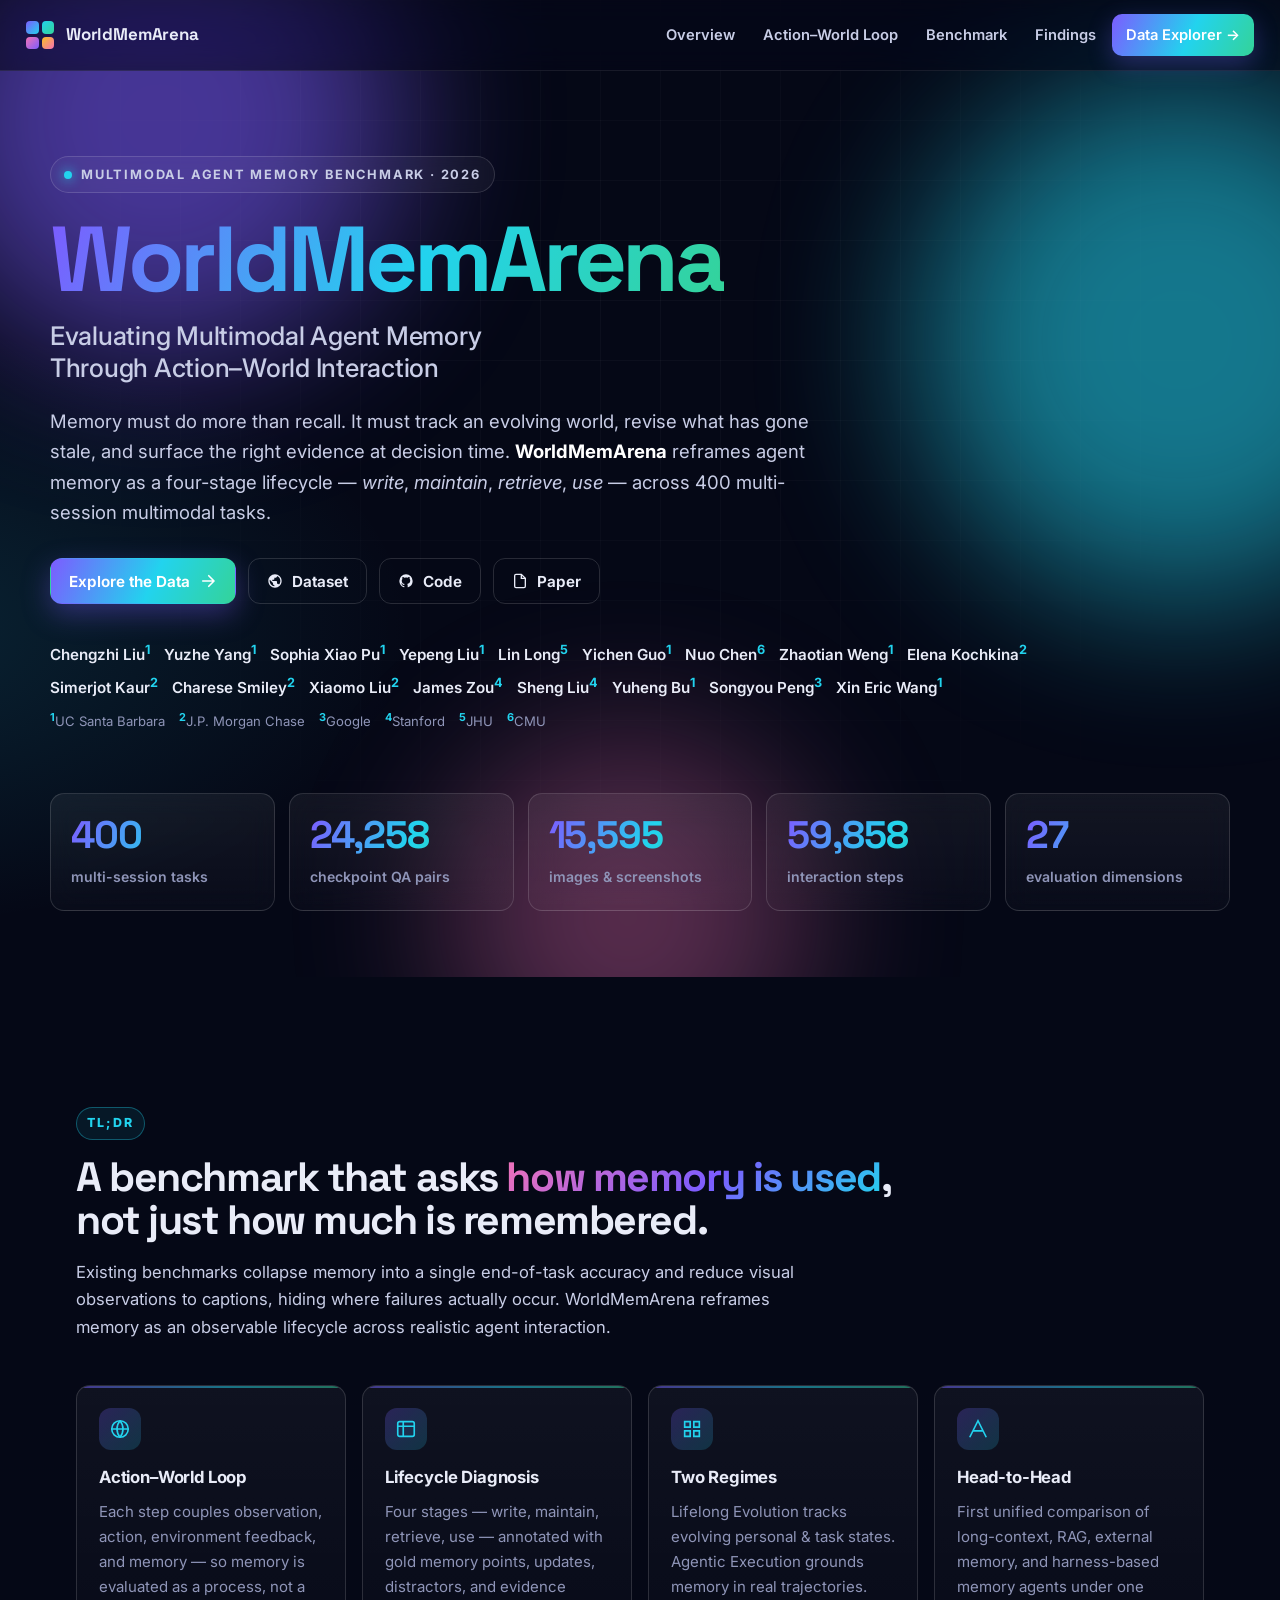
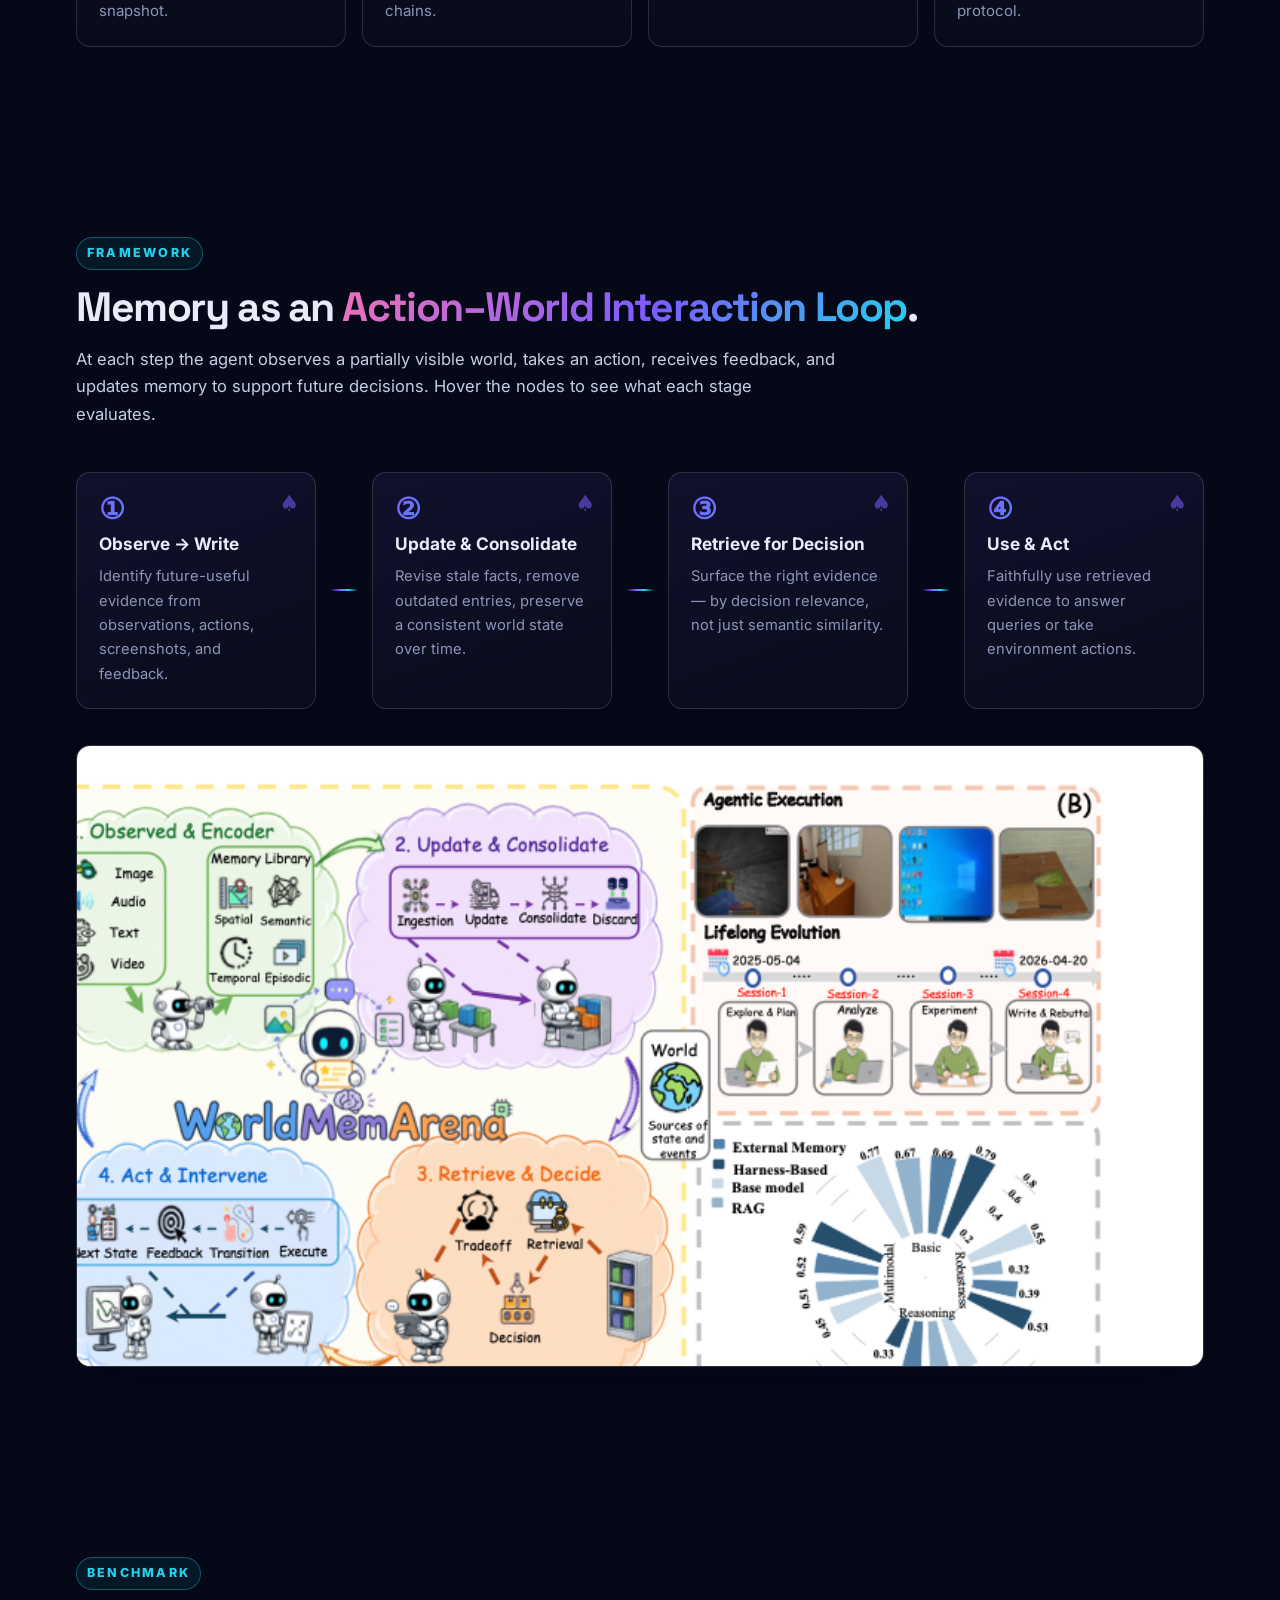
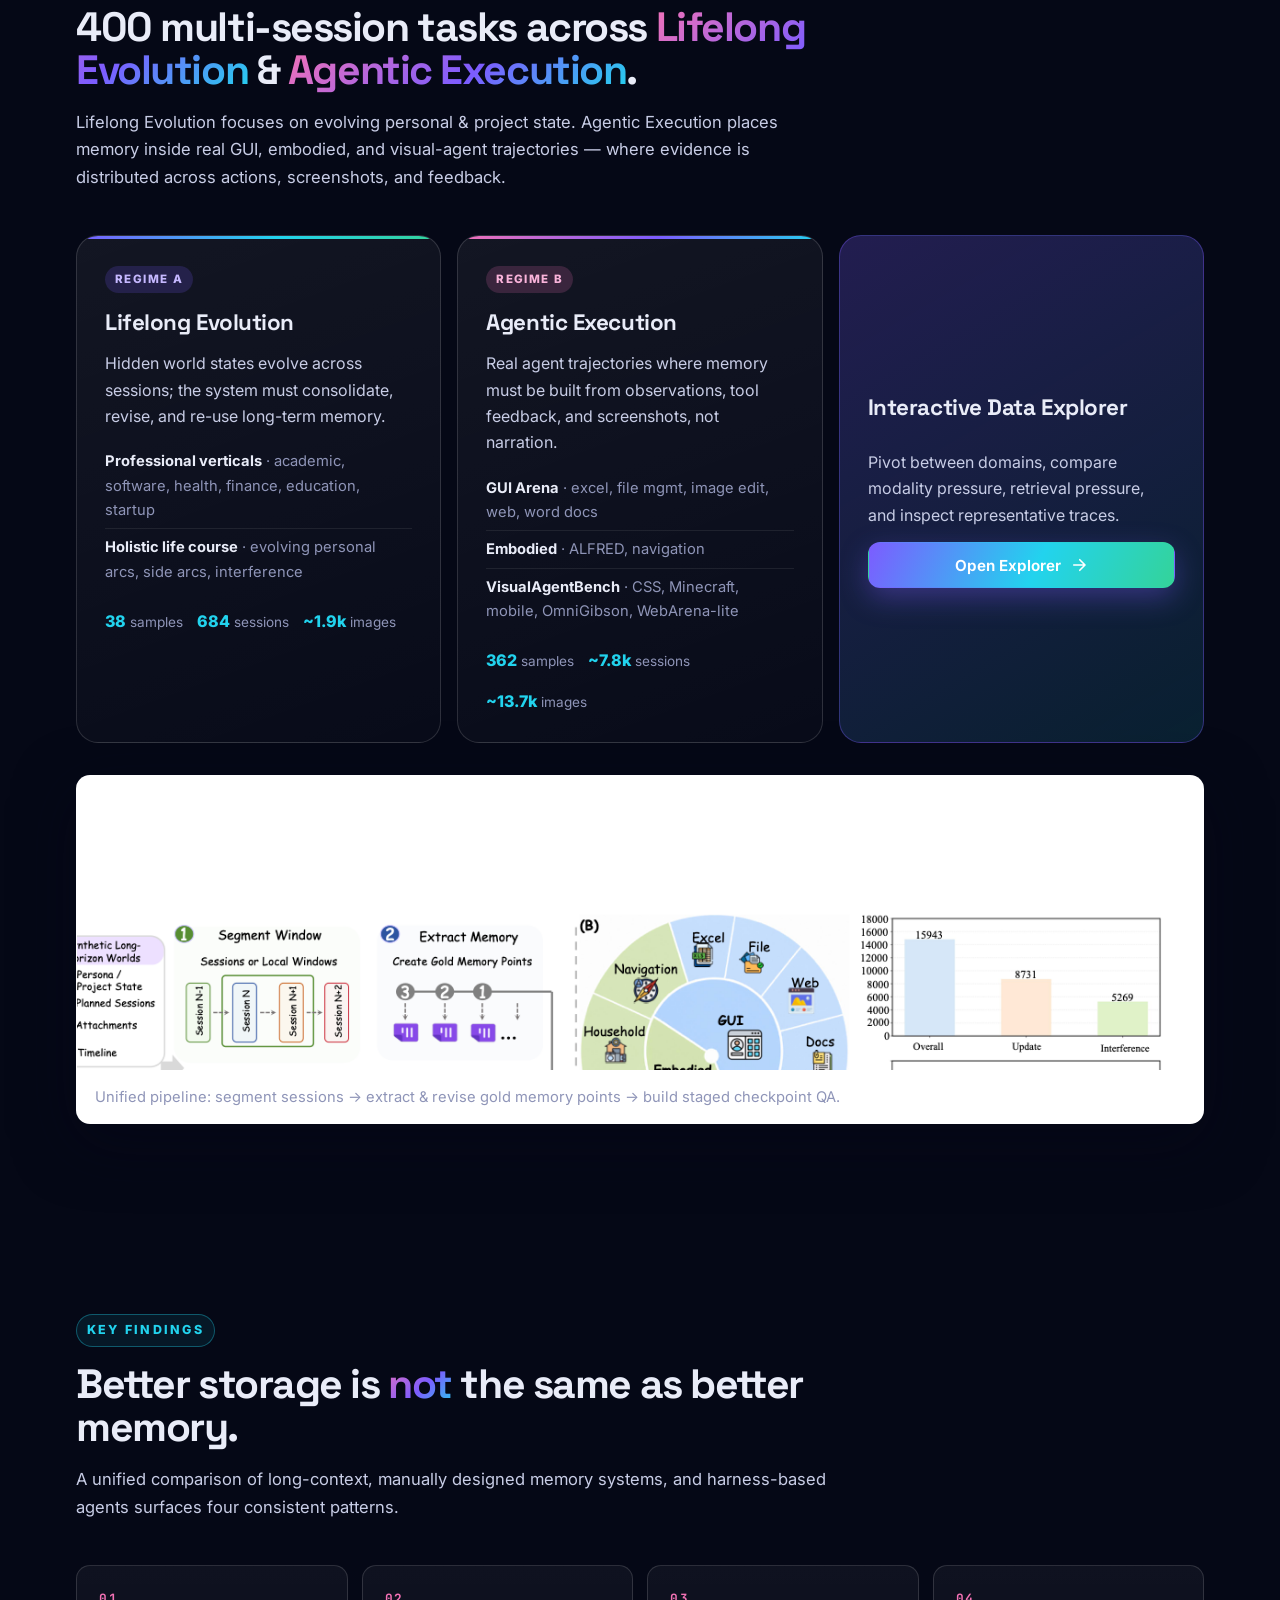
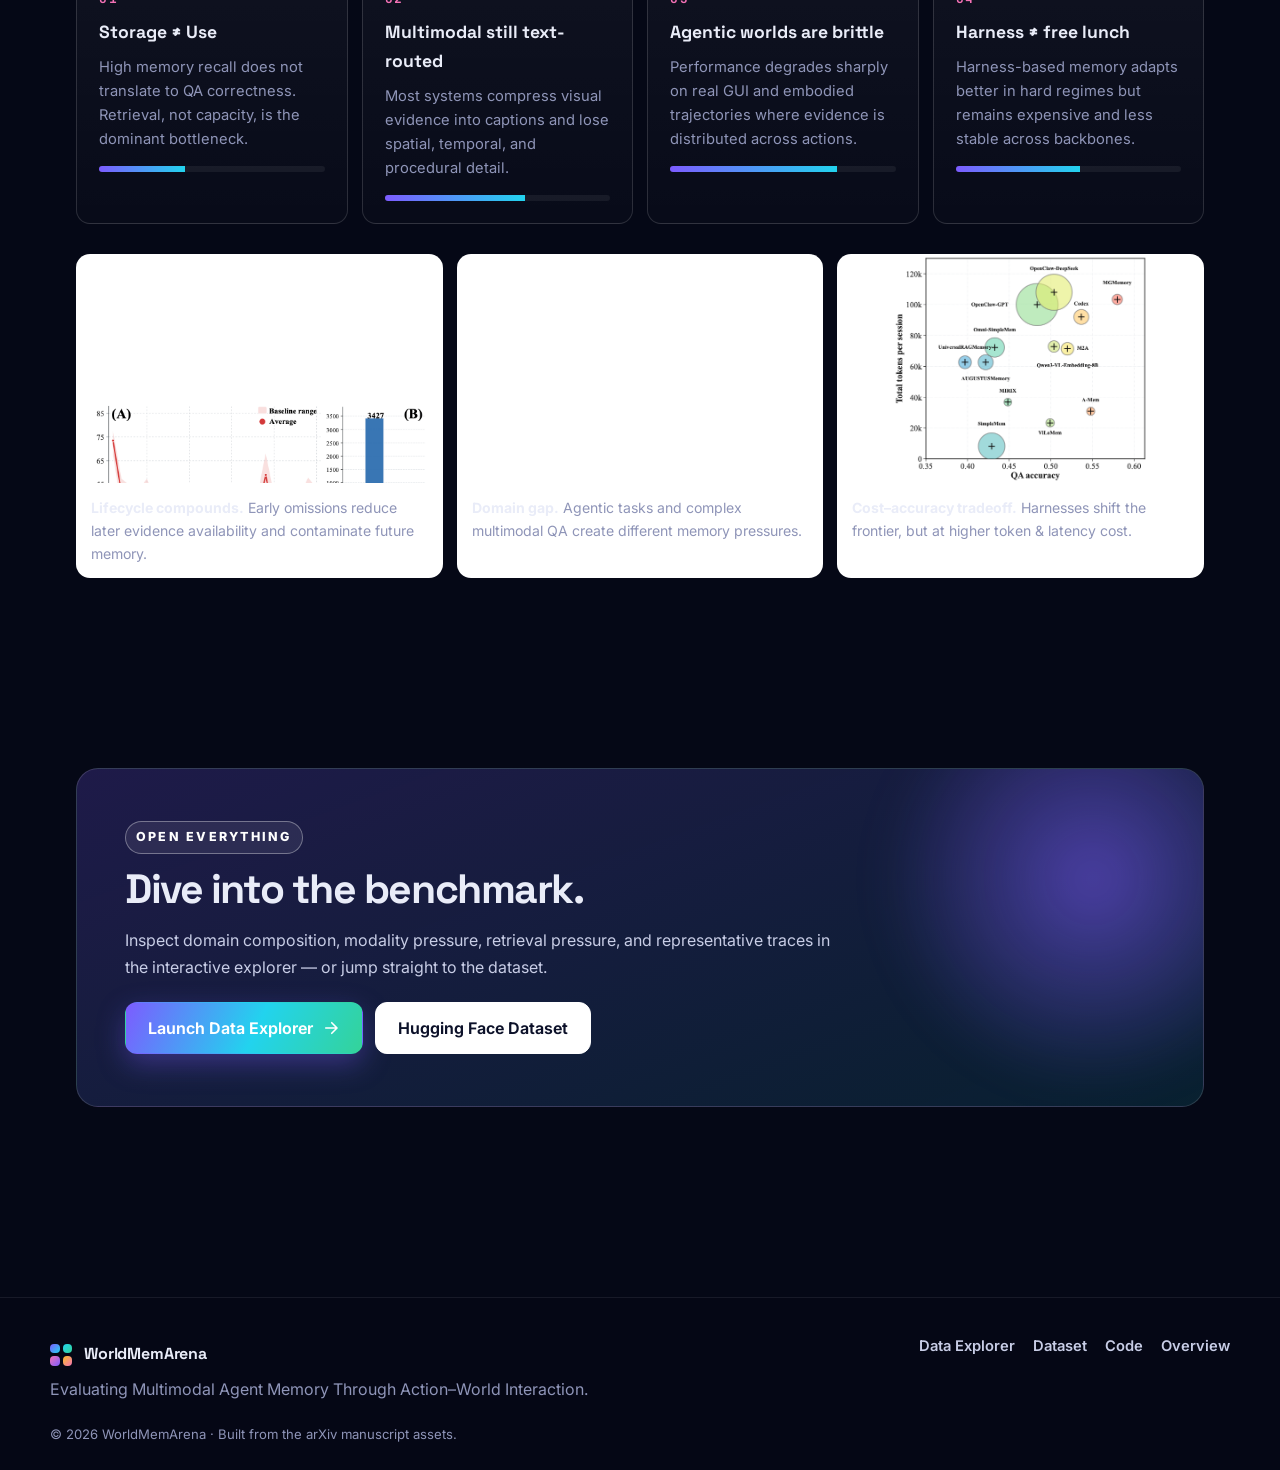
==== commit 86bcc215: "Redesign website with modern dark theme, animations, and interactive data explorer - Rebuild index.h" ====
--- a/index.html
+++ b/index.html
@@ -1,552 +1,361 @@
 <!DOCTYPE html>
 <html lang="en">
 <head>
-  <meta charset="UTF-8">
-  <meta name="viewport" content="width=device-width, initial-scale=1.0">
-  <title>WorldMemArena</title>
-  <meta name="description" content="WorldMemArena evaluates multimodal agent memory through action-world interaction.">
-  <style>
-    :root {
-      --ink: #101828;
-      --muted: #667085;
-      --paper: #ffffff;
-      --soft: #f6f8fb;
-      --line: rgba(16, 24, 40, 0.12);
-      --blue: #2457c5;
-      --cyan: #00a6b2;
-      --green: #14a06f;
-      --rose: #bd3d6a;
-      --amber: #d58b16;
-      --shadow: 0 18px 50px rgba(16, 24, 40, 0.14);
-      --radius: 8px;
-    }
-
-    * { box-sizing: border-box; }
-    html { scroll-behavior: smooth; }
-    body {
-      margin: 0;
-      color: var(--ink);
-      background: var(--paper);
-      font-family: Inter, ui-sans-serif, system-ui, -apple-system, BlinkMacSystemFont, "Segoe UI", sans-serif;
-      line-height: 1.6;
-    }
-    a { color: inherit; text-decoration: none; }
-    img { max-width: 100%; display: block; }
-
-    .nav {
-      position: fixed;
-      top: 0;
-      left: 0;
-      right: 0;
-      z-index: 40;
-      border-bottom: 1px solid rgba(255,255,255,0.24);
-      background: rgba(255,255,255,0.78);
-      backdrop-filter: blur(16px);
-    }
-    .nav-inner {
-      max-width: 1180px;
-      margin: 0 auto;
-      padding: 12px 22px;
-      display: flex;
-      align-items: center;
-      justify-content: space-between;
-      gap: 20px;
-    }
-    .brand {
-      display: inline-flex;
-      align-items: center;
-      gap: 10px;
-      font-weight: 800;
-      letter-spacing: 0.01em;
-    }
-    .brand img { width: 34px; height: 34px; object-fit: contain; }
-    .nav-links {
-      display: flex;
-      gap: 8px;
-      align-items: center;
-      flex-wrap: wrap;
-      justify-content: flex-end;
-    }
-    .nav-links a {
-      padding: 7px 10px;
-      border-radius: 8px;
-      color: #344054;
-      font-size: 0.92rem;
-      font-weight: 650;
-    }
-    .nav-links a:hover { background: rgba(36, 87, 197, 0.08); color: var(--blue); }
-
-    .hero {
-      position: relative;
-      min-height: 94vh;
-      display: grid;
-      align-items: end;
-      overflow: hidden;
-      background: #07111f;
-      color: #fff;
-    }
-    .hero-media {
-      position: absolute;
-      inset: 0;
-      display: grid;
-      place-items: center;
-      opacity: 0.46;
-      transform: scale(1.03);
-    }
-    .hero-media img {
-      width: min(1180px, 94vw);
-      filter: drop-shadow(0 30px 80px rgba(0,0,0,0.55));
-      animation: floatFigure 8s ease-in-out infinite;
-    }
-    .hero::after {
-      content: "";
-      position: absolute;
-      inset: 0;
-      background:
-        linear-gradient(90deg, rgba(7,17,31,0.94) 0%, rgba(7,17,31,0.72) 47%, rgba(7,17,31,0.42) 100%),
-        linear-gradient(180deg, rgba(7,17,31,0.35) 0%, rgba(7,17,31,0.92) 100%);
-      pointer-events: none;
-    }
-    @keyframes floatFigure {
-      0%, 100% { transform: translateY(0); }
-      50% { transform: translateY(-10px); }
-    }
-    .hero-content {
-      position: relative;
-      z-index: 2;
-      width: min(1180px, calc(100% - 44px));
-      margin: 0 auto;
-      padding: 130px 0 72px;
-    }
-    .eyebrow {
-      display: inline-flex;
-      align-items: center;
-      gap: 10px;
-      color: #dbeafe;
-      font-size: 0.82rem;
-      font-weight: 800;
-      letter-spacing: 0.12em;
-      text-transform: uppercase;
-    }
-    .eyebrow::before {
-      content: "";
-      width: 34px;
-      height: 2px;
-      background: #67e8f9;
-    }
-    h1 {
-      margin: 14px 0 18px;
-      max-width: 920px;
-      font-size: clamp(2.5rem, 6.2vw, 5.6rem);
-      line-height: 0.98;
-      letter-spacing: -0.055em;
-    }
-    .hero-lede {
-      max-width: 780px;
-      margin: 0 0 26px;
-      color: #e5eefb;
-      font-size: clamp(1.05rem, 2vw, 1.34rem);
-    }
-    .hero-actions {
-      display: flex;
-      gap: 12px;
-      flex-wrap: wrap;
-      align-items: center;
-    }
-    .button {
-      display: inline-flex;
-      align-items: center;
-      justify-content: center;
-      gap: 9px;
-      min-height: 44px;
-      padding: 10px 16px;
-      border: 1px solid rgba(255,255,255,0.24);
-      border-radius: 8px;
-      color: #fff;
-      background: rgba(255,255,255,0.10);
-      font-weight: 750;
-      transition: transform .18s ease, background .18s ease, border-color .18s ease;
-    }
-    .button:hover { transform: translateY(-2px); background: rgba(255,255,255,0.16); }
-    .button.primary { background: #fff; color: #11243f; border-color: #fff; }
-    .button.primary:hover { background: #e9f3ff; }
-
-    main { background: #fff; }
-    .section {
-      max-width: 1180px;
-      margin: 0 auto;
-      padding: 78px 22px;
-    }
-    .section.band {
-      max-width: none;
-      padding-left: 0;
-      padding-right: 0;
-      background: var(--soft);
-      border-top: 1px solid var(--line);
-      border-bottom: 1px solid var(--line);
-    }
-    .section.band > .inner {
-      max-width: 1180px;
-      margin: 0 auto;
-      padding: 0 22px;
-    }
-    .section-head {
-      display: grid;
-      grid-template-columns: minmax(0, 0.85fr) minmax(260px, 0.45fr);
-      gap: 34px;
-      align-items: end;
-      margin-bottom: 30px;
-    }
-    .kicker {
-      color: var(--blue);
-      font-size: 0.78rem;
-      font-weight: 850;
-      letter-spacing: 0.11em;
-      text-transform: uppercase;
-    }
-    h2 {
-      margin: 8px 0 0;
-      font-size: clamp(1.7rem, 3.2vw, 2.7rem);
-      line-height: 1.08;
-      letter-spacing: -0.035em;
-    }
-    .section-head p, .muted { color: var(--muted); margin: 0; }
-
-    .stats {
-      display: grid;
-      grid-template-columns: repeat(4, 1fr);
-      gap: 12px;
-      margin-top: -38px;
-      position: relative;
-      z-index: 3;
-    }
-    .stat {
-      background: rgba(255,255,255,0.92);
-      border: 1px solid var(--line);
-      border-radius: var(--radius);
-      padding: 18px;
-      box-shadow: 0 12px 30px rgba(16,24,40,0.11);
-    }
-    .stat strong {
-      display: block;
-      color: var(--blue);
-      font-size: clamp(1.7rem, 3.3vw, 2.4rem);
-      line-height: 1;
-      letter-spacing: -0.04em;
-    }
-    .stat span {
-      display: block;
-      margin-top: 8px;
-      color: var(--muted);
-      font-size: 0.9rem;
-      font-weight: 650;
-    }
-
-    .feature-grid {
-      display: grid;
-      grid-template-columns: repeat(3, 1fr);
-      gap: 14px;
-    }
-    .feature {
-      border: 1px solid var(--line);
-      border-radius: var(--radius);
-      padding: 20px;
-      background: #fff;
-      transition: transform .18s ease, box-shadow .18s ease, border-color .18s ease;
-    }
-    .feature:hover {
-      transform: translateY(-4px);
-      border-color: rgba(36,87,197,0.28);
-      box-shadow: var(--shadow);
-    }
-    .feature .num {
-      width: 34px;
-      height: 34px;
-      display: grid;
-      place-items: center;
-      border-radius: 8px;
-      color: #fff;
-      background: linear-gradient(135deg, var(--blue), var(--cyan));
-      font-weight: 850;
-      margin-bottom: 14px;
-    }
-    .feature h3, .finding h3 {
-      margin: 0 0 8px;
-      font-size: 1.08rem;
-      letter-spacing: -0.01em;
-    }
-    .feature p, .finding p { margin: 0; color: var(--muted); }
-
-    .figure-panel {
-      border: 1px solid var(--line);
-      border-radius: var(--radius);
-      background: #fff;
-      overflow: hidden;
-      box-shadow: var(--shadow);
-    }
-    .figure-panel img {
-      width: 100%;
-      background: #fff;
-    }
-    .figure-caption {
-      padding: 13px 16px;
-      color: var(--muted);
-      border-top: 1px solid var(--line);
-      font-size: 0.93rem;
-    }
-    .two-col {
-      display: grid;
-      grid-template-columns: minmax(0, 1.05fr) minmax(0, 0.95fr);
-      gap: 24px;
-      align-items: center;
-    }
-    .findings {
-      display: grid;
-      grid-template-columns: repeat(2, 1fr);
-      gap: 14px;
-    }
-    .finding {
-      border: 1px solid var(--line);
-      border-radius: var(--radius);
-      padding: 18px;
-      background: #fff;
-    }
-    .finding b {
-      display: inline-flex;
-      align-items: center;
-      justify-content: center;
-      width: 28px;
-      height: 28px;
-      border-radius: 7px;
-      color: #fff;
-      background: var(--blue);
-      margin-bottom: 12px;
-    }
-    .cta {
-      display: grid;
-      grid-template-columns: minmax(0, 1fr) auto;
-      gap: 22px;
-      align-items: center;
-      padding: 28px;
-      border-radius: var(--radius);
-      background: #07111f;
-      color: #fff;
-      overflow: hidden;
-      position: relative;
-    }
-    .cta::after {
-      content: "";
-      position: absolute;
-      inset: -80px -100px auto auto;
-      width: 320px;
-      height: 320px;
-      background: radial-gradient(circle, rgba(103,232,249,0.34), transparent 65%);
-      pointer-events: none;
-    }
-    .cta h2 { margin: 0 0 8px; }
-    .cta p { margin: 0; color: #c9d6e8; }
-    footer {
-      border-top: 1px solid var(--line);
-      padding: 28px 22px;
-      color: var(--muted);
-      text-align: center;
-      background: #fff;
-    }
-
-    .reveal {
-      opacity: 0;
-      transform: translateY(22px);
-      transition: opacity .55s ease, transform .55s ease;
-    }
-    .reveal.visible { opacity: 1; transform: none; }
-
-    @media (max-width: 860px) {
-      .nav-inner { align-items: flex-start; flex-direction: column; }
-      .hero { min-height: auto; }
-      .hero-content { padding-top: 116px; }
-      .stats, .feature-grid, .findings, .two-col, .section-head, .cta { grid-template-columns: 1fr; }
-      .stats { margin-top: 0; }
-      .section { padding: 56px 18px; }
-      .section.band > .inner { padding: 0 18px; }
-    }
-  </style>
+  <meta charset="UTF-8" />
+  <meta name="viewport" content="width=device-width, initial-scale=1.0" />
+  <title>WorldMemArena — Evaluating Multimodal Agent Memory</title>
+  <meta name="description" content="WorldMemArena evaluates multimodal agent memory through an Action–World Interaction Loop with stage-level diagnosis across 400 multi-session tasks." />
+  <link rel="preconnect" href="https://fonts.googleapis.com" />
+  <link rel="preconnect" href="https://fonts.gstatic.com" crossorigin />
+  <link href="https://fonts.googleapis.com/css2?family=Inter:wght@400;500;600;700;800;900&family=JetBrains+Mono:wght@500;700&family=Space+Grotesk:wght@500;600;700&display=swap" rel="stylesheet" />
+  <link rel="stylesheet" href="static/css/site.css" />
 </head>
 <body>
-  <nav class="nav">
+  <!-- Animated background canvas -->
+  <canvas id="bgCanvas" aria-hidden="true"></canvas>
+
+  <!-- Nav -->
+  <nav class="nav" id="topNav">
     <div class="nav-inner">
       <a class="brand" href="index.html">
-        <img src="static/images/paper/UCSB_NLP.png" alt="">
-        <span>WorldMemArena</span>
+        <span class="brand-mark">
+          <span class="brand-dot"></span>
+          <span class="brand-dot"></span>
+          <span class="brand-dot"></span>
+          <span class="brand-dot"></span>
+        </span>
+        <span class="brand-name">WorldMemArena</span>
       </a>
-      <div class="nav-links" aria-label="Primary navigation">
+      <div class="nav-links">
+        <a href="#overview">Overview</a>
+        <a href="#loop">Action–World Loop</a>
         <a href="#benchmark">Benchmark</a>
-        <a href="#results">Results</a>
+        <a href="#findings">Findings</a>
+        <a href="data.html" class="nav-cta">Data Explorer →</a>
+      </div>
+    </div>
+  </nav>
+
+  <!-- Hero -->
+  <header class="hero">
+    <div class="hero-orb hero-orb-a"></div>
+    <div class="hero-orb hero-orb-b"></div>
+    <div class="hero-orb hero-orb-c"></div>
+    <div class="hero-grid"></div>
+
+    <div class="hero-inner">
+      <div class="eyebrow">
+        <span class="dot"></span>
+        Multimodal Agent Memory Benchmark · 2026
+      </div>
+      <h1 class="hero-title">
+        <span class="grad">WorldMemArena</span>
+        <span class="hero-sub">Evaluating Multimodal Agent Memory<br/>Through Action–World Interaction</span>
+      </h1>
+
+      <p class="hero-lede">
+        Memory must do more than recall. It must track an evolving world, revise what has gone stale, and surface the right
+        evidence at decision time. <b>WorldMemArena</b> reframes agent memory as a four-stage lifecycle — <i>write</i>,
+        <i>maintain</i>, <i>retrieve</i>, <i>use</i> — across 400 multi-session multimodal tasks.
+      </p>
+
+      <div class="hero-actions">
+        <a class="btn btn-primary" href="data.html">
+          <span>Explore the Data</span>
+          <svg width="18" height="18" viewBox="0 0 24 24" fill="none"><path d="M5 12h14M13 5l7 7-7 7" stroke="currentColor" stroke-width="2.2" stroke-linecap="round" stroke-linejoin="round"/></svg>
+        </a>
+        <a class="btn btn-ghost" href="https://huggingface.co/datasets/WorldMemArena/WorldMemArena">
+          <svg width="16" height="16" viewBox="0 0 24 24" fill="currentColor"><path d="M12 2C6.48 2 2 6.48 2 12s4.48 10 10 10 10-4.48 10-10S17.52 2 12 2zm-1 17.93C7.05 19.45 4 16.08 4 12c0-.62.08-1.21.21-1.79L9 15v1c0 1.1.9 2 2 2v1.93zm6.9-2.54c-.26-.81-1-1.39-1.9-1.39h-1v-3c0-.55-.45-1-1-1H8v-2h2c.55 0 1-.45 1-1V7h2c1.1 0 2-.9 2-2v-.41C17.93 5.43 20 8.47 20 12c0 2.21-.81 4.22-2.1 5.39z"/></svg>
+          Dataset
+        </a>
+        <a class="btn btn-ghost" href="https://anonymous.4open.science/r/WorldMemArena-98C9">
+          <svg width="16" height="16" viewBox="0 0 24 24" fill="currentColor"><path d="M12 2A10 10 0 0 0 2 12c0 4.42 2.87 8.17 6.84 9.5.5.08.66-.22.66-.48v-1.7c-2.78.6-3.37-1.34-3.37-1.34-.45-1.16-1.11-1.47-1.11-1.47-.91-.62.07-.6.07-.6 1 .07 1.53 1.03 1.53 1.03.89 1.52 2.34 1.08 2.91.83.09-.65.35-1.08.63-1.33-2.22-.25-4.55-1.11-4.55-4.94 0-1.09.39-1.98 1.03-2.68-.1-.25-.45-1.27.1-2.64 0 0 .84-.27 2.75 1.02A9.6 9.6 0 0 1 12 6.8c.85 0 1.71.11 2.51.33 1.91-1.29 2.75-1.02 2.75-1.02.55 1.37.2 2.39.1 2.64.64.7 1.03 1.59 1.03 2.68 0 3.84-2.34 4.68-4.57 4.93.36.31.68.92.68 1.85v2.74c0 .27.16.57.67.48A10 10 0 0 0 22 12 10 10 0 0 0 12 2z"/></svg>
+          Code
+        </a>
+        <a class="btn btn-ghost" href="#paper">
+          <svg width="16" height="16" viewBox="0 0 24 24" fill="none" stroke="currentColor" stroke-width="2"><path d="M14 2H6a2 2 0 0 0-2 2v16a2 2 0 0 0 2 2h12a2 2 0 0 0 2-2V8z"/><polyline points="14 2 14 8 20 8"/></svg>
+          Paper
+        </a>
+      </div>
+
+      <!-- Authors -->
+      <div class="authors reveal">
+        <div class="author-row">
+          <span class="auth">Chengzhi Liu<sup>1</sup></span>
+          <span class="auth">Yuzhe Yang<sup>1</sup></span>
+          <span class="auth">Sophia Xiao Pu<sup>1</sup></span>
+          <span class="auth">Yepeng Liu<sup>1</sup></span>
+          <span class="auth">Lin Long<sup>5</sup></span>
+          <span class="auth">Yichen Guo<sup>1</sup></span>
+          <span class="auth">Nuo Chen<sup>6</sup></span>
+          <span class="auth">Zhaotian Weng<sup>1</sup></span>
+          <span class="auth">Elena Kochkina<sup>2</sup></span>
+          <span class="auth">Simerjot Kaur<sup>2</sup></span>
+          <span class="auth">Charese Smiley<sup>2</sup></span>
+          <span class="auth">Xiaomo Liu<sup>2</sup></span>
+          <span class="auth">James Zou<sup>4</sup></span>
+          <span class="auth">Sheng Liu<sup>4</sup></span>
+          <span class="auth">Yuheng Bu<sup>1</sup></span>
+          <span class="auth">Songyou Peng<sup>3</sup></span>
+          <span class="auth">Xin Eric Wang<sup>1</sup></span>
+        </div>
+        <div class="affils">
+          <span><sup>1</sup>UC Santa Barbara</span>
+          <span><sup>2</sup>J.P. Morgan Chase</span>
+          <span><sup>3</sup>Google</span>
+          <span><sup>4</sup>Stanford</span>
+          <span><sup>5</sup>JHU</span>
+          <span><sup>6</sup>CMU</span>
+        </div>
+      </div>
+    </div>
+
+    <!-- Stat strip overlapping hero & next section -->
+    <div class="stat-strip">
+      <div class="stat-card" data-count="400" data-suffix=""><div class="stat-num" data-target="400">0</div><div class="stat-label">multi-session tasks</div></div>
+      <div class="stat-card" data-count="24258"><div class="stat-num" data-target="24258">0</div><div class="stat-label">checkpoint QA pairs</div></div>
+      <div class="stat-card" data-count="15595"><div class="stat-num" data-target="15595">0</div><div class="stat-label">images &amp; screenshots</div></div>
+      <div class="stat-card" data-count="59858"><div class="stat-num" data-target="59858">0</div><div class="stat-label">interaction steps</div></div>
+      <div class="stat-card" data-count="27"><div class="stat-num" data-target="27">0</div><div class="stat-label">evaluation dimensions</div></div>
+    </div>
+  </header>
+
+  <main>
+    <!-- Overview -->
+    <section class="section" id="overview">
+      <div class="section-head reveal">
+        <span class="kicker">TL;DR</span>
+        <h2>A benchmark that asks <span class="hl">how memory is used</span>, not just how much is remembered.</h2>
+        <p class="lede">
+          Existing benchmarks collapse memory into a single end-of-task accuracy and reduce visual observations to captions, hiding
+          where failures actually occur. WorldMemArena reframes memory as an observable lifecycle across realistic agent
+          interaction.
+        </p>
+      </div>
+
+      <div class="overview-cards">
+        <article class="o-card reveal">
+          <div class="o-icon">
+            <svg viewBox="0 0 24 24" fill="none" stroke="currentColor" stroke-width="1.8"><circle cx="12" cy="12" r="9"/><path d="M3 12h18M12 3a14 14 0 0 1 0 18M12 3a14 14 0 0 0 0 18"/></svg>
+          </div>
+          <h3>Action–World Loop</h3>
+          <p>Each step couples observation, action, environment feedback, and memory — so memory is evaluated as a process, not a snapshot.</p>
+        </article>
+        <article class="o-card reveal">
+          <div class="o-icon">
+            <svg viewBox="0 0 24 24" fill="none" stroke="currentColor" stroke-width="1.8"><rect x="3" y="4" width="18" height="16" rx="2"/><path d="M3 9h18M9 4v16"/></svg>
+          </div>
+          <h3>Lifecycle Diagnosis</h3>
+          <p>Four stages — write, maintain, retrieve, use — annotated with gold memory points, updates, distractors, and evidence chains.</p>
+        </article>
+        <article class="o-card reveal">
+          <div class="o-icon">
+            <svg viewBox="0 0 24 24" fill="none" stroke="currentColor" stroke-width="1.8"><path d="M4 4h6v6H4zM14 4h6v6h-6zM4 14h6v6H4zM14 14h6v6h-6z"/></svg>
+          </div>
+          <h3>Two Regimes</h3>
+          <p>Lifelong Evolution tracks evolving personal &amp; task states. Agentic Execution grounds memory in real trajectories.</p>
+        </article>
+        <article class="o-card reveal">
+          <div class="o-icon">
+            <svg viewBox="0 0 24 24" fill="none" stroke="currentColor" stroke-width="1.8"><path d="M3 21l9-18 9 18M6 14h12"/></svg>
+          </div>
+          <h3>Head-to-Head</h3>
+          <p>First unified comparison of long-context, RAG, external memory, and harness-based memory agents under one protocol.</p>
+        </article>
+      </div>
+    </section>
+
+    <!-- Action–World Loop visualization -->
+    <section class="section section-loop" id="loop">
+      <div class="section-head reveal">
+        <span class="kicker">Framework</span>
+        <h2>Memory as an <span class="hl">Action–World Interaction Loop</span>.</h2>
+        <p class="lede">At each step the agent observes a partially visible world, takes an action, receives feedback, and updates memory to support future decisions. Hover the nodes to see what each stage evaluates.</p>
+      </div>
+
+      <div class="loop-wrap reveal">
+        <div class="loop-stage" data-stage="0">
+          <div class="loop-num">①</div>
+          <div class="loop-spade">♠</div>
+          <h3>Observe → Write</h3>
+          <p>Identify future-useful evidence from observations, actions, screenshots, and feedback.</p>
+        </div>
+        <div class="loop-arrow"></div>
+        <div class="loop-stage" data-stage="1">
+          <div class="loop-num">②</div>
+          <div class="loop-spade">♠</div>
+          <h3>Update &amp; Consolidate</h3>
+          <p>Revise stale facts, remove outdated entries, preserve a consistent world state over time.</p>
+        </div>
+        <div class="loop-arrow"></div>
+        <div class="loop-stage" data-stage="2">
+          <div class="loop-num">③</div>
+          <div class="loop-spade">♠</div>
+          <h3>Retrieve for Decision</h3>
+          <p>Surface the right evidence — by decision relevance, not just semantic similarity.</p>
+        </div>
+        <div class="loop-arrow"></div>
+        <div class="loop-stage" data-stage="3">
+          <div class="loop-num">④</div>
+          <div class="loop-spade">♠</div>
+          <h3>Use &amp; Act</h3>
+          <p>Faithfully use retrieved evidence to answer queries or take environment actions.</p>
+        </div>
+      </div>
+
+      <div class="loop-figure reveal">
+        <img src="static/images/paper/fig11.png" alt="WorldMemArena framework figure" />
+      </div>
+    </section>
+
+    <!-- Benchmark composition -->
+    <section class="section section-bench" id="benchmark">
+      <div class="section-head reveal">
+        <span class="kicker">Benchmark</span>
+        <h2>400 multi-session tasks across <span class="hl">Lifelong Evolution</span> &amp; <span class="hl">Agentic Execution</span>.</h2>
+        <p class="lede">
+          Lifelong Evolution focuses on evolving personal &amp; project state. Agentic Execution places memory inside real GUI, embodied,
+          and visual-agent trajectories — where evidence is distributed across actions, screenshots, and feedback.
+        </p>
+      </div>
+
+      <div class="bench-grid">
+        <article class="bench-card bench-a reveal">
+          <div class="bench-tag">Regime A</div>
+          <h3>Lifelong Evolution</h3>
+          <p>Hidden world states evolve across sessions; the system must consolidate, revise, and re-use long-term memory.</p>
+          <ul class="bench-list">
+            <li><b>Professional verticals</b> · academic, software, health, finance, education, startup</li>
+            <li><b>Holistic life course</b> · evolving personal arcs, side arcs, interference</li>
+          </ul>
+          <div class="bench-foot">
+            <span><b>38</b> samples</span>
+            <span><b>684</b> sessions</span>
+            <span><b>~1.9k</b> images</span>
+          </div>
+        </article>
+
+        <article class="bench-card bench-b reveal">
+          <div class="bench-tag">Regime B</div>
+          <h3>Agentic Execution</h3>
+          <p>Real agent trajectories where memory must be built from observations, tool feedback, and screenshots, not narration.</p>
+          <ul class="bench-list">
+            <li><b>GUI Arena</b> · excel, file mgmt, image edit, web, word docs</li>
+            <li><b>Embodied</b> · ALFRED, navigation</li>
+            <li><b>VisualAgentBench</b> · CSS, Minecraft, mobile, OmniGibson, WebArena-lite</li>
+          </ul>
+          <div class="bench-foot">
+            <span><b>362</b> samples</span>
+            <span><b>~7.8k</b> sessions</span>
+            <span><b>~13.7k</b> images</span>
+          </div>
+        </article>
+
+        <article class="bench-card bench-cta reveal">
+          <h3>Interactive Data Explorer</h3>
+          <p>Pivot between domains, compare modality pressure, retrieval pressure, and inspect representative traces.</p>
+          <a class="btn btn-primary" href="data.html">
+            Open Explorer
+            <svg width="18" height="18" viewBox="0 0 24 24" fill="none"><path d="M5 12h14M13 5l7 7-7 7" stroke="currentColor" stroke-width="2.2" stroke-linecap="round" stroke-linejoin="round"/></svg>
+          </a>
+        </article>
+      </div>
+
+      <figure class="pipeline-fig reveal">
+        <img src="static/images/paper/pipline.png" alt="Data construction pipeline." />
+        <figcaption>Unified pipeline: segment sessions → extract &amp; revise gold memory points → build staged checkpoint QA.</figcaption>
+      </figure>
+    </section>
+
+    <!-- Findings -->
+    <section class="section section-findings" id="findings">
+      <div class="section-head reveal">
+        <span class="kicker">Key Findings</span>
+        <h2>Better storage is <span class="hl">not</span> the same as better memory.</h2>
+        <p class="lede">A unified comparison of long-context, manually designed memory systems, and harness-based agents surfaces four consistent patterns.</p>
+      </div>
+
+      <div class="findings-grid">
+        <article class="finding reveal">
+          <div class="finding-num">01</div>
+          <h3>Storage ≠ Use</h3>
+          <p>High memory recall does not translate to QA correctness. Retrieval, not capacity, is the dominant bottleneck.</p>
+          <div class="finding-bar"><span style="--w:38%"></span></div>
+        </article>
+        <article class="finding reveal">
+          <div class="finding-num">02</div>
+          <h3>Multimodal still text-routed</h3>
+          <p>Most systems compress visual evidence into captions and lose spatial, temporal, and procedural detail.</p>
+          <div class="finding-bar"><span style="--w:62%"></span></div>
+        </article>
+        <article class="finding reveal">
+          <div class="finding-num">03</div>
+          <h3>Agentic worlds are brittle</h3>
+          <p>Performance degrades sharply on real GUI and embodied trajectories where evidence is distributed across actions.</p>
+          <div class="finding-bar"><span style="--w:74%"></span></div>
+        </article>
+        <article class="finding reveal">
+          <div class="finding-num">04</div>
+          <h3>Harness ≠ free lunch</h3>
+          <p>Harness-based memory adapts better in hard regimes but remains expensive and less stable across backbones.</p>
+          <div class="finding-bar"><span style="--w:55%"></span></div>
+        </article>
+      </div>
+
+      <div class="figure-row">
+        <figure class="fig-card reveal">
+          <img src="static/images/paper/RQ1.png" alt="Lifecycle failures."/>
+          <figcaption><b>Lifecycle compounds.</b> Early omissions reduce later evidence availability and contaminate future memory.</figcaption>
+        </figure>
+        <figure class="fig-card reveal">
+          <img src="static/images/paper/new.png" alt="Domain heatmap." />
+          <figcaption><b>Domain gap.</b> Agentic tasks and complex multimodal QA create different memory pressures.</figcaption>
+        </figure>
+        <figure class="fig-card reveal">
+          <img src="static/images/paper/Figure10_acc_v2.png" alt="Token efficiency."/>
+          <figcaption><b>Cost–accuracy tradeoff.</b> Harnesses shift the frontier, but at higher token &amp; latency cost.</figcaption>
+        </figure>
+      </div>
+    </section>
+
+    <!-- Paper / CTA -->
+    <section class="section section-cta" id="paper">
+      <div class="cta-card reveal">
+        <div class="cta-glow"></div>
+        <div class="cta-body">
+          <span class="kicker light">Open everything</span>
+          <h2>Dive into the benchmark.</h2>
+          <p>Inspect domain composition, modality pressure, retrieval pressure, and representative traces in the interactive explorer — or jump straight to the dataset.</p>
+          <div class="cta-actions">
+            <a class="btn btn-primary lg" href="data.html">Launch Data Explorer
+              <svg width="18" height="18" viewBox="0 0 24 24" fill="none"><path d="M5 12h14M13 5l7 7-7 7" stroke="currentColor" stroke-width="2.2" stroke-linecap="round" stroke-linejoin="round"/></svg>
+            </a>
+            <a class="btn btn-light lg" href="https://huggingface.co/datasets/WorldMemArena/WorldMemArena">Hugging Face Dataset</a>
+          </div>
+        </div>
+      </div>
+    </section>
+  </main>
+
+  <footer class="site-footer">
+    <div class="footer-inner">
+      <div>
+        <div class="brand small">
+          <span class="brand-mark"><span class="brand-dot"></span><span class="brand-dot"></span><span class="brand-dot"></span><span class="brand-dot"></span></span>
+          <span class="brand-name">WorldMemArena</span>
+        </div>
+        <p class="muted">Evaluating Multimodal Agent Memory Through Action–World Interaction.</p>
+      </div>
+      <div class="footer-links">
         <a href="data.html">Data Explorer</a>
         <a href="https://huggingface.co/datasets/WorldMemArena/WorldMemArena">Dataset</a>
+        <a href="https://anonymous.4open.science/r/WorldMemArena-98C9">Code</a>
+        <a href="#overview">Overview</a>
       </div>
     </div>
-  </nav>
-
-  <header class="hero">
-    <div class="hero-media" aria-hidden="true">
-      <img src="static/images/paper/fig11.png" alt="">
-    </div>
-    <div class="hero-content">
-      <div class="eyebrow">Multimodal agent memory benchmark</div>
-      <h1>WorldMemArena</h1>
-      <p class="hero-lede">
-        Evaluating multimodal agent memory through action-world interaction: writing useful evidence, maintaining evolving state,
-        retrieving decision-relevant memory, and using it at answer time.
-      </p>
-      <div class="hero-actions">
-        <a class="button primary" href="data.html">Explore the data</a>
-        <a class="button" href="#results">See findings</a>
-        <a class="button" href="https://anonymous.4open.science/r/WorldMemArena-98C9">Code</a>
-      </div>
-    </div>
-  </header>
-
-  <main>
-    <section class="section" aria-label="Benchmark summary">
-      <div class="stats">
-        <div class="stat reveal"><strong>400</strong><span>multi-session tasks</span></div>
-        <div class="stat reveal"><strong>24,258</strong><span>checkpoint QA pairs</span></div>
-        <div class="stat reveal"><strong>15,595</strong><span>images and screenshots</span></div>
-        <div class="stat reveal"><strong>4</strong><span>diagnostic memory stages</span></div>
-      </div>
-    </section>
-
-    <section class="section" id="benchmark">
-      <div class="section-head reveal">
-        <div>
-          <div class="kicker">What it evaluates</div>
-          <h2>Memory as an observable lifecycle, not a final accuracy score.</h2>
-        </div>
-        <p>
-          WorldMemArena turns long-horizon multimodal interaction into stage-level diagnosis, so failures can be localized instead of hidden inside one QA number.
-        </p>
-      </div>
-      <div class="feature-grid">
-        <article class="feature reveal">
-          <div class="num">1</div>
-          <h3>Observe to Write</h3>
-          <p>Can the agent identify future-useful evidence from session observations, actions, images, and feedback?</p>
-        </article>
-        <article class="feature reveal">
-          <div class="num">2</div>
-          <h3>Update and Consolidate</h3>
-          <p>Can memory revise stale facts, remove outdated entries, and preserve a consistent world state over time?</p>
-        </article>
-        <article class="feature reveal">
-          <div class="num">3</div>
-          <h3>Retrieve and Use</h3>
-          <p>Can the system surface the right evidence and faithfully use it for later answers and decisions?</p>
-        </article>
-      </div>
-    </section>
-
-    <section class="section band">
-      <div class="inner two-col">
-        <div class="figure-panel reveal">
-          <img src="static/images/paper/pipline.png" alt="WorldMemArena data construction pipeline">
-          <div class="figure-caption">Data construction pipeline across Lifelong Evolution and Agentic Execution.</div>
-        </div>
-        <div class="reveal">
-          <div class="kicker">Two regimes</div>
-          <h2>Controlled state evolution plus realistic agent trajectories.</h2>
-          <p class="muted">
-            Lifelong Evolution tracks personal and task states across sessions. Agentic Execution reconstructs memory from real observations,
-            actions, screenshots, and environment feedback. Together they stress both persistent state tracking and action-grounded experience reuse.
-          </p>
-          <p style="margin-top: 20px;">
-            <a class="button primary" href="data.html" style="background:var(--blue);color:#fff;border-color:var(--blue);">Open data visualizations</a>
-          </p>
-        </div>
-      </div>
-    </section>
-
-    <section class="section" id="results">
-      <div class="section-head reveal">
-        <div>
-          <div class="kicker">Main takeaways</div>
-          <h2>Better storage is not the same as better memory.</h2>
-        </div>
-        <p>
-          Experiments compare long-context agents, manually designed memory systems, RAG systems, and harness-based memory agents.
-        </p>
-      </div>
-      <div class="findings">
-        <article class="finding reveal">
-          <b>1</b>
-          <h3>Memory coverage and QA quality are misaligned.</h3>
-          <p>Systems can store many correct memories but fail to retrieve or use the specific evidence needed at answer time.</p>
-        </article>
-        <article class="finding reveal">
-          <b>2</b>
-          <h3>Visual memory remains a bottleneck.</h3>
-          <p>Complex multimodal tasks degrade when visual evidence is compressed into incomplete text proxies.</p>
-        </article>
-        <article class="finding reveal">
-          <b>3</b>
-          <h3>Agentic trajectories expose brittleness.</h3>
-          <p>Useful information is distributed across actions, feedback, GUI states, and screenshots, not just dialogue.</p>
-        </article>
-        <article class="finding reveal">
-          <b>4</b>
-          <h3>Harness memory is flexible but costly.</h3>
-          <p>Agent-managed memory adapts better in some regimes, yet remains less stable and more expensive.</p>
-        </article>
-      </div>
-    </section>
-
-    <section class="section band">
-      <div class="inner">
-        <div class="section-head reveal">
-          <div>
-            <div class="kicker">Evidence</div>
-            <h2>Failure modes across domains, modalities, and retrieval.</h2>
-          </div>
-          <p>Selected figures from the paper summarize lifecycle failures, scenario gaps, and cost-performance tradeoffs.</p>
-        </div>
-        <div class="feature-grid">
-          <figure class="figure-panel reveal">
-            <img src="static/images/paper/RQ1.png" alt="Lifecycle failure analysis">
-            <figcaption class="figure-caption">Lifecycle failures compound across long trajectories.</figcaption>
-          </figure>
-          <figure class="figure-panel reveal">
-            <img src="static/images/paper/new.png" alt="Scenario and visual QA analysis">
-            <figcaption class="figure-caption">Agentic and visual tasks create different memory pressures.</figcaption>
-          </figure>
-          <figure class="figure-panel reveal">
-            <img src="static/images/paper/Figure10_acc_v2.png" alt="Token efficiency and QA performance">
-            <figcaption class="figure-caption">Harnesses shift the accuracy-cost tradeoff.</figcaption>
-          </figure>
-        </div>
-      </div>
-    </section>
-
-    <section class="section">
-      <div class="cta reveal">
-        <div>
-          <h2>Inspect the benchmark composition interactively.</h2>
-          <p>Switch between Lifelong, GUI, embodied, and visual-agent domains; compare sample counts, evidence density, modality pressure, and representative screenshots.</p>
-        </div>
-        <a class="button primary" href="data.html">Launch Data Explorer</a>
-      </div>
-    </section>
-  </main>
-
-  <footer>
-    WorldMemArena: Evaluating Multimodal Agent Memory Through Action-World Interaction
+    <div class="footer-tail muted">© 2026 WorldMemArena · Built from the arXiv manuscript assets.</div>
   </footer>
 
-  <script>
-    const observer = new IntersectionObserver((entries) => {
-      entries.forEach((entry) => {
-        if (entry.isIntersecting) entry.target.classList.add('visible');
-      });
-    }, { threshold: 0.14 });
-    document.querySelectorAll('.reveal').forEach((el) => observer.observe(el));
-  </script>
+  <script src="static/js/site.js"></script>
 </body>
 </html>
--- a/static/css/site.css
+++ b/static/css/site.css
@@ -0,0 +1,710 @@
+/* =========================================================
+   WorldMemArena — site stylesheet
+   ========================================================= */
+:root {
+  --bg: #050816;
+  --bg-2: #0a0f24;
+  --panel: #0f1530;
+  --panel-2: #141a3b;
+  --ink: #e9ecf8;
+  --ink-2: #c8cde6;
+  --muted: #8f95b8;
+  --line: rgba(255, 255, 255, 0.08);
+  --line-2: rgba(255, 255, 255, 0.14);
+  --brand-1: #7c5cff;
+  --brand-2: #22d3ee;
+  --brand-3: #f472b6;
+  --brand-4: #fbbf24;
+  --brand-5: #34d399;
+  --grad: linear-gradient(115deg, #7c5cff 0%, #22d3ee 55%, #34d399 100%);
+  --grad-2: linear-gradient(135deg, #f472b6 0%, #7c5cff 55%, #22d3ee 100%);
+  --radius: 14px;
+  --radius-lg: 22px;
+  --shadow: 0 18px 60px rgba(5, 6, 24, 0.5);
+  --shadow-soft: 0 10px 30px rgba(124, 92, 255, 0.16);
+}
+
+* { box-sizing: border-box; }
+html { scroll-behavior: smooth; }
+body {
+  margin: 0;
+  color: var(--ink);
+  background: radial-gradient(1200px 700px at 80% -10%, rgba(124, 92, 255, 0.18), transparent 60%),
+              radial-gradient(900px 500px at -10% 10%, rgba(34, 211, 238, 0.14), transparent 60%),
+              var(--bg);
+  font-family: "Inter", ui-sans-serif, system-ui, -apple-system, "Segoe UI", sans-serif;
+  line-height: 1.65;
+  -webkit-font-smoothing: antialiased;
+  overflow-x: hidden;
+}
+a { color: inherit; text-decoration: none; }
+img { max-width: 100%; display: block; }
+::selection { background: rgba(124, 92, 255, 0.45); color: #fff; }
+
+/* Background canvas */
+#bgCanvas {
+  position: fixed; inset: 0; z-index: 0; pointer-events: none; opacity: 0.55;
+}
+
+/* ====================== NAV ====================== */
+.nav {
+  position: fixed; top: 0; left: 0; right: 0; z-index: 50;
+  background: rgba(5, 8, 22, 0.6);
+  backdrop-filter: blur(14px) saturate(140%);
+  -webkit-backdrop-filter: blur(14px) saturate(140%);
+  border-bottom: 1px solid var(--line);
+  transition: background .3s ease, border-color .3s ease;
+}
+.nav.scrolled {
+  background: rgba(5, 8, 22, 0.85);
+  border-bottom-color: var(--line-2);
+}
+.nav-inner {
+  max-width: 1280px; margin: 0 auto;
+  padding: 14px 26px;
+  display: flex; align-items: center; justify-content: space-between; gap: 18px;
+}
+.brand { display: inline-flex; align-items: center; gap: 12px; font-weight: 800; }
+.brand-mark {
+  display: grid; grid-template-columns: repeat(2, 1fr); gap: 3px;
+  width: 28px; height: 28px;
+}
+.brand-dot {
+  display: block; border-radius: 4px;
+  background: linear-gradient(135deg, var(--brand-1), var(--brand-2));
+  animation: brandPulse 2.4s ease-in-out infinite;
+}
+.brand-dot:nth-child(1){ animation-delay: 0s; }
+.brand-dot:nth-child(2){ animation-delay: .25s; background: linear-gradient(135deg, var(--brand-2), var(--brand-5)); }
+.brand-dot:nth-child(3){ animation-delay: .5s; background: linear-gradient(135deg, var(--brand-3), var(--brand-1)); }
+.brand-dot:nth-child(4){ animation-delay: .75s; background: linear-gradient(135deg, var(--brand-4), var(--brand-3)); }
+@keyframes brandPulse {
+  0%, 100% { transform: scale(1); opacity: 1; }
+  50% { transform: scale(0.85); opacity: .72; }
+}
+.brand-name {
+  font-family: "Space Grotesk", "Inter", sans-serif;
+  font-weight: 700; letter-spacing: -.01em; font-size: 1.06rem;
+}
+.brand.small .brand-mark { width: 22px; height: 22px; }
+.brand.small .brand-name { font-size: 1rem; }
+
+.nav-links { display: flex; gap: 4px; align-items: center; flex-wrap: wrap; justify-content: flex-end; }
+.nav-links a {
+  padding: 8px 12px; border-radius: 10px;
+  color: var(--ink-2); font-size: 0.92rem; font-weight: 600;
+  transition: color .2s ease, background .2s ease;
+}
+.nav-links a:hover { color: #fff; background: rgba(255, 255, 255, .06); }
+.nav-cta {
+  background: var(--grad);
+  color: #fff !important; padding: 9px 14px !important;
+  border-radius: 10px; font-weight: 700;
+  box-shadow: 0 8px 24px rgba(124, 92, 255, 0.3);
+  transition: transform .2s ease, box-shadow .2s ease;
+}
+.nav-cta:hover { transform: translateY(-1px); box-shadow: 0 12px 30px rgba(124, 92, 255, 0.45); background: var(--grad); }
+
+/* ====================== HERO ====================== */
+.hero {
+  position: relative; isolation: isolate;
+  padding: 156px 26px 130px;
+  overflow: hidden;
+}
+.hero-orb {
+  position: absolute; border-radius: 50%;
+  filter: blur(80px); opacity: 0.55; pointer-events: none;
+  animation: orbMove 22s ease-in-out infinite alternate;
+}
+.hero-orb-a { width: 480px; height: 480px; background: #7c5cff; top: -120px; left: -80px; }
+.hero-orb-b { width: 520px; height: 520px; background: #22d3ee; top: 80px; right: -160px; animation-delay: -7s; }
+.hero-orb-c { width: 360px; height: 360px; background: #f472b6; bottom: -120px; left: 35%; animation-delay: -14s; opacity: 0.35; }
+@keyframes orbMove {
+  0% { transform: translate(0,0) scale(1); }
+  100% { transform: translate(60px, -40px) scale(1.08); }
+}
+.hero-grid {
+  position: absolute; inset: 0;
+  background-image:
+    linear-gradient(rgba(255,255,255,0.04) 1px, transparent 1px),
+    linear-gradient(90deg, rgba(255,255,255,0.04) 1px, transparent 1px);
+  background-size: 60px 60px;
+  mask-image: radial-gradient(ellipse at 50% 30%, rgba(0,0,0,0.85) 0%, transparent 75%);
+  -webkit-mask-image: radial-gradient(ellipse at 50% 30%, rgba(0,0,0,0.85) 0%, transparent 75%);
+  pointer-events: none;
+}
+
+.hero-inner {
+  position: relative; z-index: 2;
+  max-width: 1180px; margin: 0 auto;
+}
+.eyebrow {
+  display: inline-flex; align-items: center; gap: 9px;
+  padding: 7px 13px; border: 1px solid var(--line-2);
+  border-radius: 999px; background: rgba(255,255,255,0.04);
+  font-size: .8rem; font-weight: 700; letter-spacing: .14em;
+  text-transform: uppercase; color: var(--ink-2);
+  backdrop-filter: blur(6px);
+}
+.eyebrow .dot {
+  width: 8px; height: 8px; border-radius: 50%; background: var(--brand-2);
+  box-shadow: 0 0 12px var(--brand-2);
+  animation: pulse 1.6s ease-in-out infinite;
+}
+@keyframes pulse { 0%,100%{transform:scale(1);opacity:1;} 50%{transform:scale(1.4);opacity:.55;} }
+
+.hero-title {
+  margin: 22px 0 14px;
+  font-family: "Space Grotesk", "Inter", sans-serif;
+  font-size: clamp(2.6rem, 7.2vw, 6.2rem);
+  font-weight: 700; line-height: .96; letter-spacing: -.045em;
+}
+.hero-title .grad {
+  background: var(--grad);
+  -webkit-background-clip: text; background-clip: text;
+  -webkit-text-fill-color: transparent;
+  display: inline-block;
+}
+.hero-sub {
+  display: block; margin-top: 16px;
+  font-family: "Inter", sans-serif;
+  font-size: clamp(1.05rem, 2vw, 1.6rem);
+  font-weight: 500; letter-spacing: -.01em; color: var(--ink-2);
+  line-height: 1.25;
+}
+.hero-lede {
+  max-width: 780px;
+  margin: 22px 0 30px;
+  color: var(--ink-2);
+  font-size: clamp(1rem, 1.45vw, 1.18rem);
+}
+.hero-lede b { color: #fff; }
+
+.hero-actions { display: flex; gap: 12px; flex-wrap: wrap; align-items: center; margin-bottom: 36px; }
+.btn {
+  display: inline-flex; align-items: center; justify-content: center; gap: 9px;
+  height: 46px; padding: 0 18px;
+  border-radius: 12px;
+  font-family: "Inter", sans-serif; font-weight: 650; font-size: .95rem;
+  border: 1px solid var(--line-2); background: rgba(255,255,255,0.04); color: var(--ink);
+  transition: transform .18s ease, background .18s ease, border-color .18s ease, box-shadow .18s ease;
+  cursor: pointer;
+}
+.btn:hover { transform: translateY(-2px); background: rgba(255,255,255,0.10); border-color: rgba(255,255,255,0.22); }
+.btn.lg { height: 52px; padding: 0 22px; font-size: 1rem; }
+.btn-primary {
+  background: var(--grad); border-color: transparent; color: #fff;
+  box-shadow: 0 10px 28px rgba(124, 92, 255, .35);
+}
+.btn-primary:hover { background: var(--grad); transform: translateY(-2px); box-shadow: 0 18px 40px rgba(124, 92, 255, .5); }
+.btn-light { background: #fff; color: #0c1129; border-color: #fff; }
+.btn-light:hover { background: #f1f3ff; border-color: #f1f3ff; }
+.btn-ghost { background: transparent; }
+
+/* authors */
+.authors { margin-top: 22px; }
+.author-row { display: flex; flex-wrap: wrap; gap: 6px 14px; color: var(--ink); font-size: .95rem; font-weight: 600; max-width: 980px; }
+.author-row sup { color: var(--brand-2); font-weight: 700; }
+.affils { margin-top: 8px; display: flex; flex-wrap: wrap; gap: 14px; color: var(--muted); font-size: .82rem; }
+.affils sup { color: var(--brand-2); font-weight: 700; }
+
+/* stat strip */
+.stat-strip {
+  position: relative; z-index: 3;
+  max-width: 1180px; margin: 60px auto -64px;
+  display: grid; grid-template-columns: repeat(5, 1fr); gap: 14px;
+}
+.stat-card {
+  background: linear-gradient(180deg, rgba(255,255,255,0.06), rgba(255,255,255,0.02));
+  border: 1px solid var(--line-2);
+  border-radius: var(--radius);
+  padding: 22px 20px;
+  backdrop-filter: blur(14px);
+  transition: transform .25s cubic-bezier(.2,.8,.2,1), border-color .25s, box-shadow .25s;
+}
+.stat-card:hover {
+  transform: translateY(-6px);
+  border-color: rgba(124, 92, 255, .45);
+  box-shadow: 0 18px 40px rgba(124, 92, 255, 0.18);
+}
+.stat-num {
+  font-family: "Space Grotesk", sans-serif;
+  font-size: clamp(1.8rem, 3vw, 2.6rem);
+  font-weight: 700; letter-spacing: -.03em; line-height: 1;
+  background: var(--grad); -webkit-background-clip: text; background-clip: text; -webkit-text-fill-color: transparent;
+}
+.stat-label { margin-top: 10px; color: var(--muted); font-size: .88rem; font-weight: 600; }
+
+/* ====================== SECTIONS ====================== */
+.section { position: relative; max-width: 1180px; margin: 0 auto; padding: 130px 26px 60px; }
+.section-head { max-width: 880px; margin-bottom: 44px; }
+.kicker {
+  display: inline-block; font-size: .78rem; font-weight: 800;
+  letter-spacing: .18em; text-transform: uppercase;
+  color: var(--brand-2);
+  padding: 5px 10px; border: 1px solid rgba(34, 211, 238, 0.35);
+  border-radius: 999px; background: rgba(34, 211, 238, 0.08);
+}
+.kicker.light { color: #fff; border-color: rgba(255,255,255,0.35); background: rgba(255,255,255,0.08); }
+h2 {
+  margin: 16px 0 14px;
+  font-family: "Space Grotesk", sans-serif;
+  font-size: clamp(1.8rem, 3.2vw, 2.9rem);
+  font-weight: 700; letter-spacing: -.035em; line-height: 1.06;
+}
+.hl {
+  background: var(--grad-2);
+  -webkit-background-clip: text; background-clip: text;
+  -webkit-text-fill-color: transparent;
+}
+.lede { color: var(--ink-2); font-size: 1.04rem; max-width: 760px; }
+.muted { color: var(--muted); }
+
+/* Overview cards */
+.overview-cards { display: grid; grid-template-columns: repeat(4, 1fr); gap: 16px; }
+.o-card {
+  position: relative;
+  padding: 22px;
+  background: linear-gradient(180deg, rgba(255,255,255,0.045), rgba(255,255,255,0.015));
+  border: 1px solid var(--line-2); border-radius: var(--radius);
+  transition: transform .25s cubic-bezier(.2,.8,.2,1), border-color .25s, box-shadow .25s;
+  overflow: hidden;
+}
+.o-card::after {
+  content: ""; position: absolute; inset: 0 0 auto 0; height: 2px;
+  background: var(--grad); opacity: .5; transition: opacity .3s ease;
+}
+.o-card:hover { transform: translateY(-6px); border-color: rgba(124, 92, 255, .5); box-shadow: var(--shadow-soft); }
+.o-card:hover::after { opacity: 1; }
+.o-icon {
+  width: 42px; height: 42px; border-radius: 12px;
+  display: grid; place-items: center;
+  background: linear-gradient(135deg, rgba(124, 92, 255, .25), rgba(34, 211, 238, .18));
+  color: var(--brand-2);
+  margin-bottom: 14px;
+}
+.o-icon svg { width: 22px; height: 22px; }
+.o-card h3 { margin: 0 0 8px; font-size: 1.05rem; font-weight: 700; letter-spacing: -.01em; }
+.o-card p { margin: 0; color: var(--muted); font-size: .94rem; }
+
+/* Loop */
+.section-loop .loop-wrap {
+  display: grid; grid-template-columns: 1fr auto 1fr auto 1fr auto 1fr;
+  gap: 14px; align-items: stretch;
+  margin: 24px 0 32px;
+}
+.loop-stage {
+  position: relative;
+  border: 1px solid var(--line-2); border-radius: var(--radius);
+  padding: 22px;
+  background: linear-gradient(160deg, rgba(124,92,255,0.10), rgba(255,255,255,0.02));
+  transition: transform .25s ease, border-color .25s ease, box-shadow .25s ease;
+}
+.loop-stage:hover { transform: translateY(-4px); border-color: rgba(124, 92, 255, .55); box-shadow: var(--shadow-soft); }
+.loop-num {
+  font-family: "Space Grotesk", sans-serif;
+  font-size: 1.8rem; line-height: 1; font-weight: 700;
+  background: var(--grad); -webkit-background-clip: text; -webkit-text-fill-color: transparent; background-clip: text;
+}
+.loop-spade { position: absolute; right: 16px; top: 12px; color: var(--brand-1); opacity: .55; font-size: 1.4rem; }
+.loop-stage h3 { margin: 6px 0 6px; font-size: 1.08rem; font-weight: 700; }
+.loop-stage p { margin: 0; color: var(--muted); font-size: .92rem; }
+.loop-arrow {
+  align-self: center; width: 28px; height: 14px; position: relative;
+}
+.loop-arrow::before, .loop-arrow::after {
+  content: ""; position: absolute; left: 0; right: 0; top: 50%; height: 2px;
+  background: linear-gradient(90deg, transparent, var(--brand-1), var(--brand-2), transparent);
+  transform: translateY(-50%);
+  animation: arrowFlow 2.4s linear infinite;
+}
+.loop-arrow::after { top: 0; opacity: 0; }
+@keyframes arrowFlow {
+  0% { background-position: -40px 0; }
+  100% { background-position: 60px 0; }
+}
+
+.loop-figure {
+  margin-top: 36px; border: 1px solid var(--line-2); border-radius: var(--radius);
+  overflow: hidden; background: linear-gradient(160deg, rgba(255,255,255,0.04), rgba(255,255,255,0.01));
+  box-shadow: var(--shadow);
+}
+.loop-figure img { width: 100%; background: #fff; }
+
+/* Benchmark */
+.bench-grid {
+  display: grid; grid-template-columns: 1fr 1fr 1fr; gap: 16px; align-items: stretch;
+}
+.bench-card {
+  position: relative;
+  border: 1px solid var(--line-2); border-radius: var(--radius-lg);
+  padding: 28px;
+  background: linear-gradient(160deg, rgba(255,255,255,0.06), rgba(255,255,255,0.015));
+  overflow: hidden;
+  transition: transform .25s ease, box-shadow .25s ease, border-color .25s ease;
+}
+.bench-card:hover { transform: translateY(-6px); box-shadow: var(--shadow-soft); border-color: rgba(124, 92, 255, .45); }
+.bench-a::before, .bench-b::before {
+  content: ""; position: absolute; inset: -1px -1px auto -1px; height: 4px;
+  background: var(--grad);
+}
+.bench-b::before { background: var(--grad-2); }
+.bench-tag {
+  display: inline-block; padding: 4px 10px; border-radius: 999px;
+  background: rgba(124, 92, 255, .18); color: #c5b8ff;
+  font-size: .72rem; font-weight: 800; letter-spacing: .12em; text-transform: uppercase;
+  margin-bottom: 12px;
+}
+.bench-b .bench-tag { background: rgba(244, 114, 182, .18); color: #f9b3da; }
+.bench-card h3 { margin: 0 0 8px; font-family: "Space Grotesk", sans-serif; font-size: 1.4rem; font-weight: 700; letter-spacing: -.02em; }
+.bench-card > p { margin: 0 0 14px; color: var(--ink-2); }
+.bench-list { margin: 0 0 18px; padding: 0; list-style: none; color: var(--muted); font-size: .92rem; }
+.bench-list li { padding: 6px 0; border-top: 1px solid var(--line); }
+.bench-list li:first-child { border-top: 0; }
+.bench-list b { color: var(--ink); font-weight: 700; }
+.bench-foot { display: flex; flex-wrap: wrap; gap: 14px; color: var(--muted); font-size: .85rem; }
+.bench-foot b { color: var(--brand-2); font-weight: 800; font-size: 1rem; }
+
+.bench-cta {
+  background: linear-gradient(150deg, rgba(124, 92, 255, .25), rgba(34, 211, 238, .12));
+  border-color: rgba(124, 92, 255, .35);
+  display: flex; flex-direction: column; justify-content: center; gap: 14px;
+}
+.bench-cta h3 { font-family: "Space Grotesk", sans-serif; }
+.bench-cta p { color: var(--ink-2); margin: 0; }
+
+.pipeline-fig {
+  margin: 32px 0 0;
+  border: 1px solid var(--line-2); border-radius: var(--radius);
+  overflow: hidden; background: #fff;
+  box-shadow: var(--shadow);
+}
+.pipeline-fig img { width: 100%; }
+.pipeline-fig figcaption {
+  padding: 14px 18px; background: rgba(255,255,255,0.03);
+  border-top: 1px solid var(--line); color: var(--muted); font-size: .92rem;
+}
+
+/* Findings */
+.findings-grid { display: grid; grid-template-columns: repeat(4, 1fr); gap: 14px; }
+.finding {
+  padding: 22px;
+  border: 1px solid var(--line-2); border-radius: var(--radius);
+  background: linear-gradient(180deg, rgba(255,255,255,0.045), rgba(255,255,255,0.015));
+  transition: transform .25s ease, border-color .25s ease, box-shadow .25s ease;
+}
+.finding:hover { transform: translateY(-5px); border-color: rgba(244,114,182,.4); box-shadow: 0 12px 32px rgba(244,114,182,.15); }
+.finding-num {
+  font-family: "JetBrains Mono", monospace; font-weight: 700; font-size: .8rem;
+  color: var(--brand-3); letter-spacing: .12em;
+}
+.finding h3 { margin: 8px 0 8px; font-family: "Space Grotesk", sans-serif; font-size: 1.1rem; }
+.finding p { margin: 0 0 14px; color: var(--muted); font-size: .92rem; }
+.finding-bar { height: 6px; border-radius: 999px; background: rgba(255,255,255,0.06); overflow: hidden; }
+.finding-bar span {
+  display: block; height: 100%; width: var(--w, 50%);
+  background: linear-gradient(90deg, var(--brand-1), var(--brand-2));
+  animation: growBar 1.1s cubic-bezier(.2,.8,.2,1) both;
+  transform-origin: left;
+}
+@keyframes growBar { from { transform: scaleX(0); } to { transform: scaleX(1); } }
+
+.figure-row { display: grid; grid-template-columns: repeat(3, 1fr); gap: 14px; margin-top: 30px; }
+.fig-card {
+  margin: 0; border: 1px solid var(--line-2); border-radius: var(--radius);
+  overflow: hidden; background: #fff; transition: transform .25s ease, box-shadow .25s ease;
+}
+.fig-card:hover { transform: translateY(-5px); box-shadow: var(--shadow-soft); }
+.fig-card img { width: 100%; aspect-ratio: 16/10; object-fit: contain; background: #fff; }
+.fig-card figcaption {
+  padding: 12px 14px; background: rgba(255,255,255,0.03); color: var(--muted);
+  border-top: 1px solid var(--line); font-size: .88rem;
+}
+.fig-card figcaption b { color: var(--ink); }
+
+/* CTA */
+.section-cta { padding-bottom: 130px; }
+.cta-card {
+  position: relative; overflow: hidden;
+  border: 1px solid var(--line-2); border-radius: var(--radius-lg);
+  background: linear-gradient(160deg, rgba(124,92,255,0.22), rgba(34, 211, 238, 0.12));
+  padding: 52px 48px;
+}
+.cta-glow {
+  position: absolute; inset: -120px -120px auto auto;
+  width: 460px; height: 460px; border-radius: 50%;
+  background: radial-gradient(circle, rgba(124, 92, 255, .55), transparent 65%);
+  filter: blur(20px); pointer-events: none;
+}
+.cta-body { position: relative; z-index: 1; max-width: 720px; }
+.cta-body h2 { margin: 14px 0 12px; }
+.cta-body p { color: var(--ink-2); }
+.cta-actions { display: flex; gap: 12px; flex-wrap: wrap; margin-top: 22px; }
+
+/* footer */
+.site-footer {
+  border-top: 1px solid var(--line);
+  padding: 36px 26px 24px;
+  margin-top: 60px;
+  background: rgba(5,8,22,0.6);
+  position: relative;
+  z-index: 1;
+}
+.footer-inner {
+  max-width: 1180px; margin: 0 auto;
+  display: grid; grid-template-columns: 1fr auto; gap: 30px; align-items: start;
+}
+.footer-inner p { margin: 8px 0 0; }
+.footer-links { display: flex; gap: 18px; flex-wrap: wrap; }
+.footer-links a { color: var(--ink-2); font-size: .92rem; font-weight: 600; }
+.footer-links a:hover { color: #fff; }
+.footer-tail { max-width: 1180px; margin: 22px auto 0; font-size: .82rem; }
+
+/* reveal animations */
+.reveal { opacity: 0; transform: translateY(28px); transition: opacity .7s cubic-bezier(.2,.8,.2,1), transform .7s cubic-bezier(.2,.8,.2,1); }
+.reveal.visible { opacity: 1; transform: none; }
+
+/* ====================== RESPONSIVE ====================== */
+@media (max-width: 1080px) {
+  .overview-cards { grid-template-columns: repeat(2, 1fr); }
+  .bench-grid { grid-template-columns: 1fr 1fr; }
+  .bench-cta { grid-column: span 2; }
+  .findings-grid { grid-template-columns: repeat(2, 1fr); }
+  .figure-row { grid-template-columns: 1fr; }
+  .stat-strip { grid-template-columns: repeat(3, 1fr); }
+  .section-loop .loop-wrap { grid-template-columns: 1fr 1fr; }
+  .loop-arrow { display: none; }
+}
+@media (max-width: 720px) {
+  .nav-inner { padding: 12px 18px; }
+  .nav-links a { font-size: .85rem; padding: 6px 8px; }
+  .hero { padding: 130px 22px 90px; }
+  .hero-actions { gap: 10px; }
+  .btn { height: 42px; padding: 0 14px; font-size: .88rem; }
+  .stat-strip { grid-template-columns: 1fr 1fr; margin-bottom: -34px; }
+  .overview-cards, .bench-grid, .findings-grid, .section-loop .loop-wrap { grid-template-columns: 1fr; }
+  .bench-cta { grid-column: auto; }
+  .cta-card { padding: 32px 24px; }
+  .footer-inner { grid-template-columns: 1fr; }
+  .section { padding: 90px 22px 50px; }
+}
+
+/* ====================== DATA EXPLORER STYLES ====================== */
+.exp-hero {
+  position: relative; isolation: isolate;
+  padding: 140px 26px 60px; overflow: hidden;
+}
+.exp-hero .hero-orb-a { width: 420px; height: 420px; top: -80px; left: -60px; }
+.exp-hero .hero-orb-b { width: 460px; height: 460px; right: -160px; }
+.exp-hero-inner { position: relative; z-index: 2; max-width: 1280px; margin: 0 auto; }
+.exp-hero h1 {
+  margin: 18px 0 12px; max-width: 900px;
+  font-family: "Space Grotesk", sans-serif;
+  font-size: clamp(2.2rem, 5vw, 4.2rem);
+  line-height: 1; letter-spacing: -.045em;
+}
+.exp-hero h1 .grad { background: var(--grad-2); -webkit-background-clip: text; background-clip: text; -webkit-text-fill-color: transparent; }
+.exp-hero p.lede { max-width: 760px; }
+
+.exp-wrap { max-width: 1280px; margin: 0 auto; padding: 28px 26px 80px; position: relative; z-index: 2; }
+
+/* Domain chips */
+.exp-toolbar {
+  display: grid; grid-template-columns: 1fr auto; gap: 16px; align-items: center;
+  margin-bottom: 22px;
+}
+.chips { display: flex; flex-wrap: wrap; gap: 8px; }
+.chip {
+  appearance: none; cursor: pointer;
+  border: 1px solid var(--line-2);
+  background: rgba(255,255,255,0.04); color: var(--ink-2);
+  padding: 9px 14px; border-radius: 10px;
+  font: inherit; font-weight: 650; font-size: .9rem;
+  display: inline-flex; align-items: center; gap: 8px;
+  transition: transform .18s ease, border-color .18s ease, background .18s ease, color .18s ease;
+}
+.chip:hover { transform: translateY(-2px); border-color: rgba(255,255,255,0.22); color: #fff; }
+.chip.active {
+  background: var(--grad); color: #fff; border-color: transparent;
+  box-shadow: 0 10px 24px rgba(124, 92, 255, .35);
+}
+.chip-dot { width: 8px; height: 8px; border-radius: 50%; background: currentColor; opacity: .6; }
+.chip.active .chip-dot { background: #fff; opacity: 1; }
+
+.metric-toggle {
+  display: inline-flex; padding: 4px;
+  background: rgba(255,255,255,0.04); border: 1px solid var(--line-2);
+  border-radius: 12px;
+}
+.metric-toggle button {
+  appearance: none; border: 0; cursor: pointer;
+  padding: 8px 12px; border-radius: 8px;
+  background: transparent; color: var(--muted); font: inherit; font-weight: 650; font-size: .88rem;
+  transition: background .15s ease, color .15s ease;
+}
+.metric-toggle button.active {
+  background: rgba(124, 92, 255, .25); color: #fff;
+}
+
+/* Main two-col layout */
+.exp-grid {
+  display: grid; grid-template-columns: minmax(290px, 1fr) minmax(0, 2fr); gap: 18px;
+  align-items: stretch;
+}
+.panel {
+  background: linear-gradient(180deg, rgba(255,255,255,0.05), rgba(255,255,255,0.015));
+  border: 1px solid var(--line-2);
+  border-radius: var(--radius);
+  overflow: hidden;
+  display: flex; flex-direction: column;
+  transition: border-color .25s ease, box-shadow .25s ease, transform .25s ease;
+}
+.panel:hover { border-color: rgba(124, 92, 255, .35); }
+.panel.pad { padding: 22px; }
+.panel-head {
+  padding: 16px 20px; border-bottom: 1px solid var(--line);
+  background: rgba(255,255,255,0.025);
+  display: flex; align-items: center; justify-content: space-between; gap: 14px;
+}
+.panel-head h2 { margin: 0; font-size: 1.05rem; font-family: "Space Grotesk", sans-serif; letter-spacing: -.01em; }
+.panel-head p { margin: 0; color: var(--muted); font-size: .85rem; }
+.panel-body { padding: 18px 20px; }
+
+.domain-title {
+  display: flex; align-items: center; justify-content: space-between; gap: 10px;
+  margin-bottom: 10px;
+}
+.domain-title h2 {
+  margin: 0; font-family: "Space Grotesk", sans-serif; font-size: 1.5rem;
+  letter-spacing: -.025em;
+}
+.domain-pill {
+  padding: 5px 10px; border-radius: 999px;
+  color: #fff; font-size: .72rem; font-weight: 800; letter-spacing: .12em; text-transform: uppercase;
+}
+.domain-blurb { color: var(--ink-2); margin: 0 0 18px; font-size: .96rem; }
+.mini-stats { display: grid; grid-template-columns: repeat(2, 1fr); gap: 10px; }
+.mini {
+  border: 1px solid var(--line); border-radius: 10px; padding: 12px 14px;
+  background: rgba(255,255,255,0.03);
+}
+.mini strong {
+  display: block; font-family: "Space Grotesk", sans-serif;
+  font-size: 1.55rem; font-weight: 700; letter-spacing: -.02em;
+  background: var(--grad); -webkit-background-clip: text; background-clip: text; -webkit-text-fill-color: transparent;
+}
+.mini span { color: var(--muted); font-size: .8rem; font-weight: 600; }
+
+.caption { margin: 14px 0 0; color: var(--muted); font-size: .85rem; }
+
+/* Chart container */
+.chart-host {
+  position: relative; padding: 16px 18px;
+  min-height: 360px;
+}
+.chart-host canvas { width: 100% !important; max-width: 100%; }
+
+/* Bars */
+.bars { display: grid; gap: 12px; padding: 18px 20px; }
+.bar-row {
+  display: grid; grid-template-columns: 170px 1fr 70px; gap: 14px; align-items: center;
+}
+.bar-label { color: var(--ink); font-weight: 650; font-size: .92rem; }
+.bar-track {
+  height: 14px; border-radius: 999px; background: rgba(255,255,255,0.06); overflow: hidden;
+}
+.bar-fill {
+  height: 100%; border-radius: 999px; transform-origin: left;
+  animation: growBar .9s cubic-bezier(.2,.8,.2,1) both;
+}
+.bar-value { color: var(--ink-2); font-size: .85rem; font-weight: 700; text-align: right; font-family: "JetBrains Mono", monospace; }
+
+/* Lifecycle radar / matrix */
+.matrix-row {
+  display: grid; grid-template-columns: minmax(0, 1.1fr) minmax(0, 0.9fr); gap: 18px; margin-top: 18px;
+}
+.cells { display: grid; grid-template-columns: repeat(2, 1fr); gap: 10px; }
+.cell {
+  border-radius: 12px; padding: 14px; color: #fff;
+  display: flex; flex-direction: column; justify-content: space-between; min-height: 100px;
+  box-shadow: inset 0 0 0 1px rgba(255,255,255,0.18);
+  transition: transform .2s ease;
+}
+.cell:hover { transform: translateY(-3px); }
+.cell b { font-size: 1.5rem; font-family: "Space Grotesk", sans-serif; }
+.cell span { font-size: .8rem; opacity: .92; font-weight: 700; }
+.cell .meta { font-size: .72rem; opacity: .8; }
+
+/* sub-domain donut wrapper */
+.sub-domain-wrap { padding: 18px 20px; }
+.sub-grid { display: grid; grid-template-columns: minmax(0, 0.95fr) minmax(0, 1.05fr); gap: 18px; align-items: center; }
+.legend { display: grid; gap: 8px; }
+.legend-item { display: flex; align-items: center; justify-content: space-between; gap: 8px; font-size: .9rem; }
+.legend-item .left { display: flex; align-items: center; gap: 8px; color: var(--ink-2); }
+.legend-dot { width: 12px; height: 12px; border-radius: 3px; }
+.legend-item .val { color: var(--ink); font-family: "JetBrains Mono", monospace; font-size: .82rem; font-weight: 700; }
+
+/* gallery */
+.viz-grid { display: grid; grid-template-columns: repeat(3, 1fr); gap: 14px; margin-top: 22px; }
+.viz-card {
+  border: 1px solid var(--line-2); border-radius: var(--radius);
+  background: linear-gradient(180deg, rgba(255,255,255,0.045), rgba(255,255,255,0.015));
+  overflow: hidden;
+  transition: transform .25s ease, box-shadow .25s ease, border-color .25s ease;
+}
+.viz-card:hover { transform: translateY(-5px); border-color: rgba(124,92,255,.4); box-shadow: var(--shadow-soft); }
+.viz-card .thumb { aspect-ratio: 16/9; background: #fff; overflow: hidden; }
+.viz-card .thumb img { width: 100%; height: 100%; object-fit: cover; transition: transform .5s ease; }
+.viz-card:hover .thumb img { transform: scale(1.04); }
+.viz-card .body { padding: 14px 16px; }
+.viz-card h3 { margin: 0 0 4px; font-size: 1rem; font-family: "Space Grotesk", sans-serif; }
+.viz-card p { margin: 0; color: var(--muted); font-size: .86rem; }
+
+/* lifecycle profile bars */
+.profile-row {
+  display: grid; grid-template-columns: 90px 1fr 50px; gap: 10px; align-items: center;
+  font-size: .88rem;
+}
+.profile-row + .profile-row { margin-top: 8px; }
+.profile-label { color: var(--ink-2); font-weight: 650; }
+.profile-track { height: 10px; border-radius: 999px; background: rgba(255,255,255,0.07); overflow: hidden; }
+.profile-fill { height: 100%; transform-origin: left; animation: growBar .9s cubic-bezier(.2,.8,.2,1) both; }
+.profile-val { color: var(--ink); text-align: right; font-family: "JetBrains Mono", monospace; }
+
+/* Domain heatmap */
+.heatmap-grid {
+  display: grid; grid-template-columns: 110px repeat(4, 1fr); gap: 6px;
+  padding: 18px 20px;
+}
+.heat-head, .heat-row-label { font-size: .8rem; color: var(--muted); font-weight: 700; }
+.heat-cell {
+  height: 38px; border-radius: 6px;
+  display: grid; place-items: center;
+  font-size: .82rem; font-weight: 700; color: #fff;
+  font-family: "JetBrains Mono", monospace;
+  transition: transform .2s ease;
+}
+.heat-cell:hover { transform: scale(1.06); }
+
+/* tabs / domain group */
+.dgroup-label {
+  display: inline-block; padding: 3px 8px; margin-right: 8px;
+  background: rgba(255,255,255,0.07); border-radius: 6px;
+  font-family: "JetBrains Mono", monospace; font-size: .72rem; color: var(--muted); font-weight: 700;
+  letter-spacing: .04em; text-transform: uppercase;
+}
+
+@media (max-width: 1080px) {
+  .exp-grid { grid-template-columns: 1fr; }
+  .viz-grid { grid-template-columns: 1fr 1fr; }
+  .heatmap-grid { grid-template-columns: 80px repeat(4, 1fr); }
+  .sub-grid { grid-template-columns: 1fr; }
+  .matrix-row { grid-template-columns: 1fr; }
+}
+@media (max-width: 720px) {
+  .exp-toolbar { grid-template-columns: 1fr; }
+  .bar-row { grid-template-columns: 95px 1fr 50px; }
+  .viz-grid { grid-template-columns: 1fr; }
+  .heatmap-grid { grid-template-columns: 60px repeat(4, 1fr); }
+  .cells { grid-template-columns: 1fr 1fr; }
+}
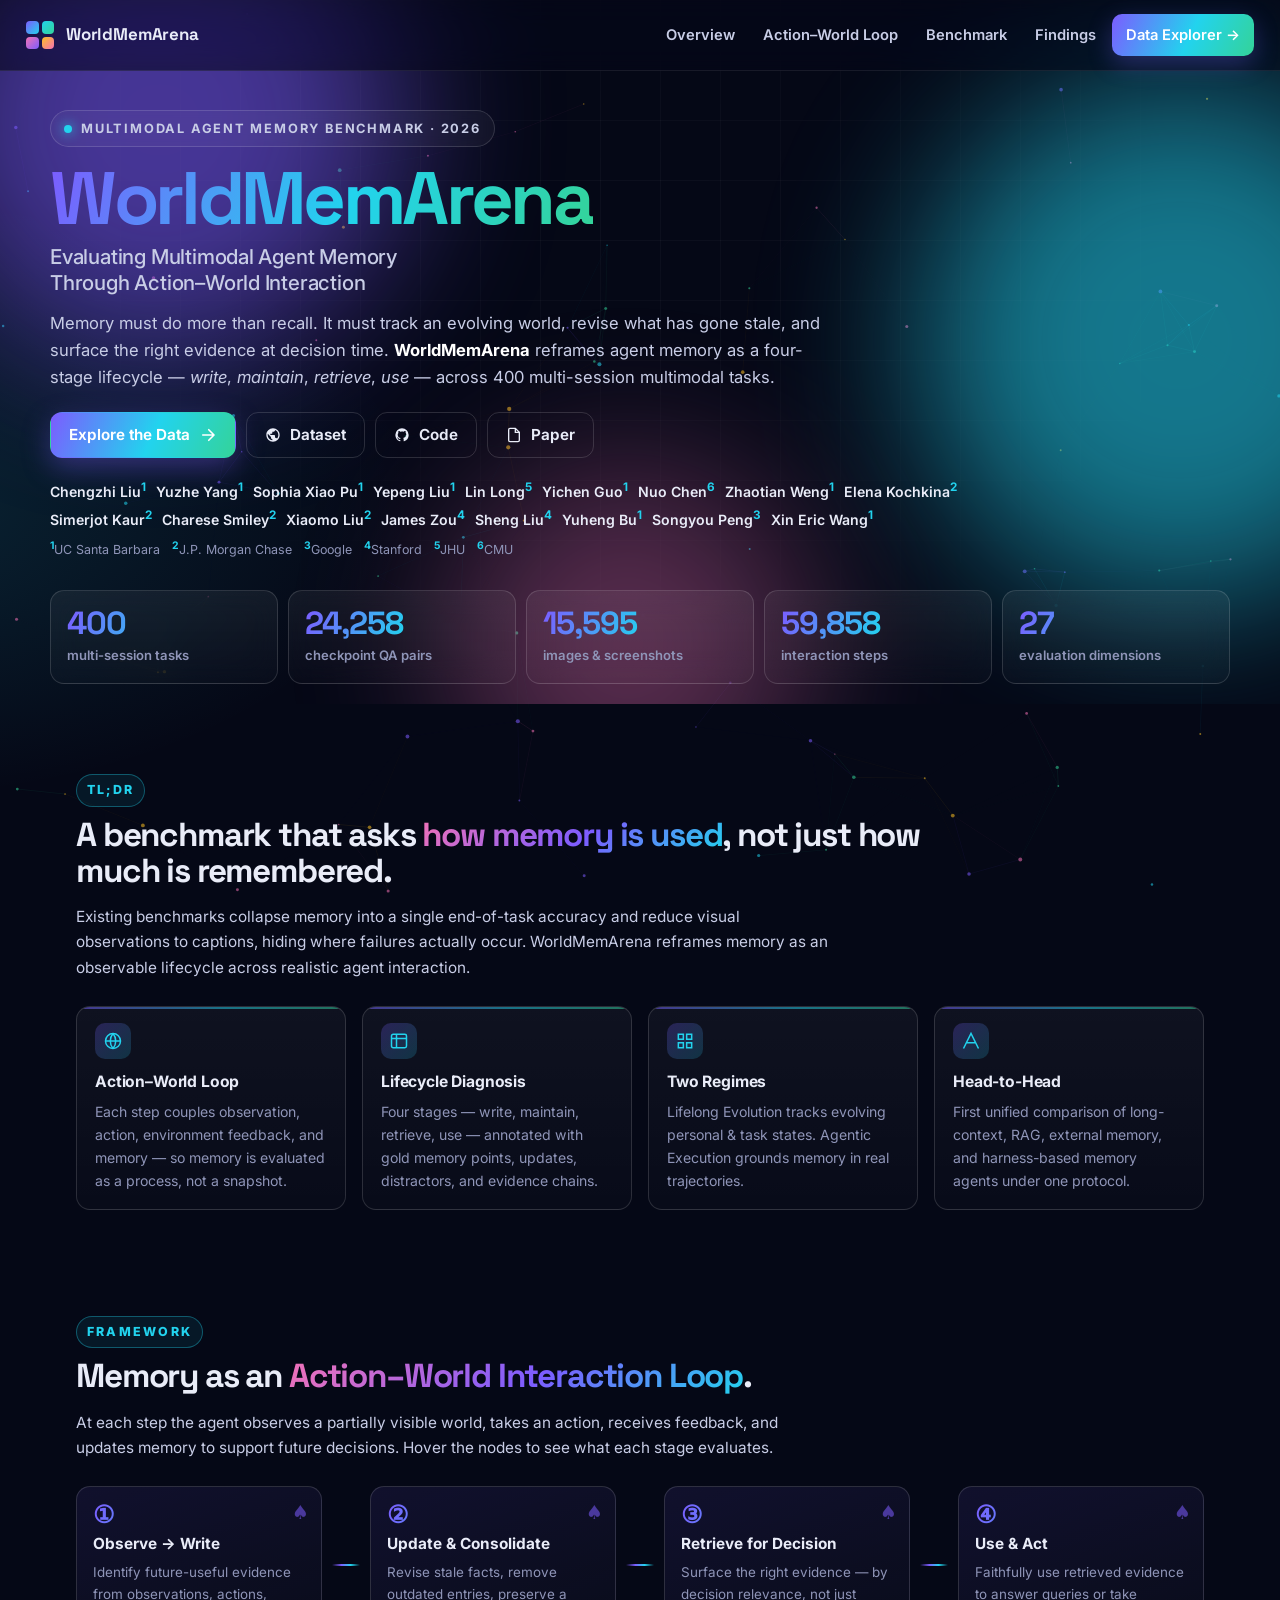
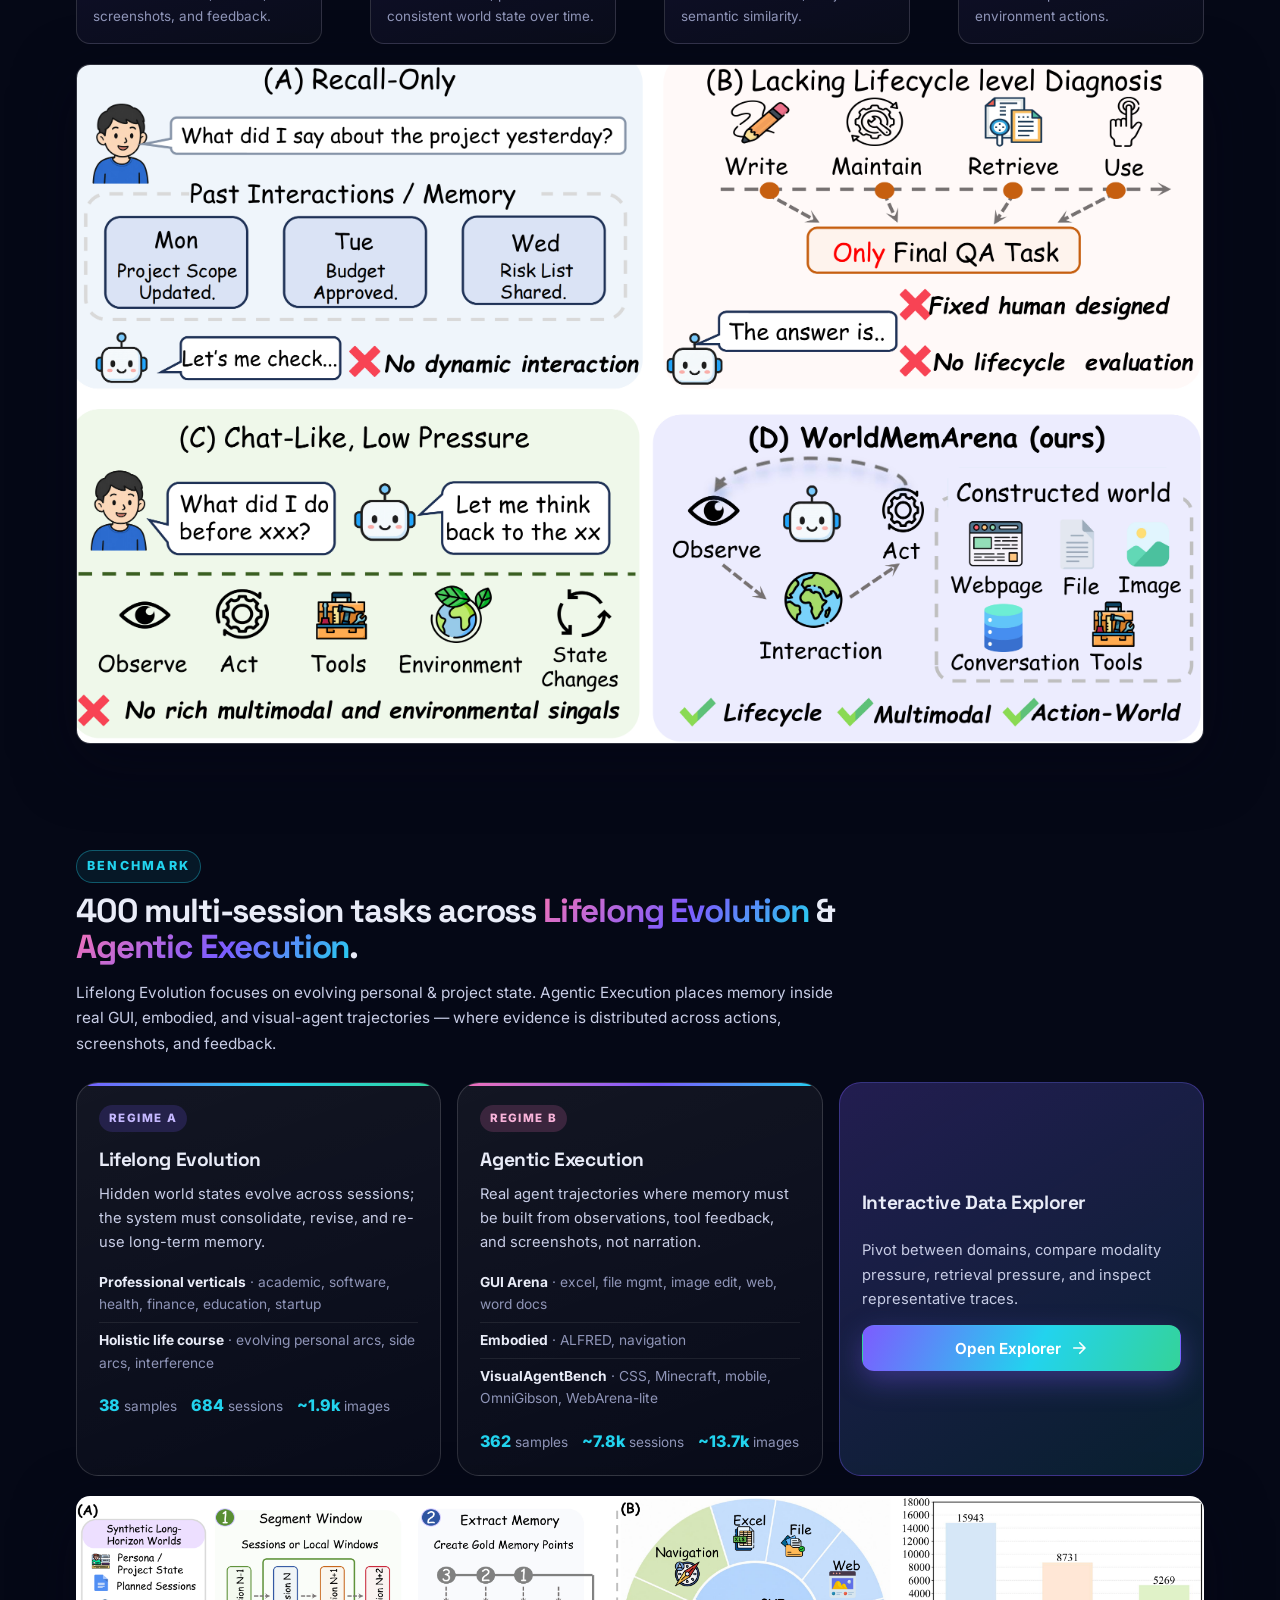
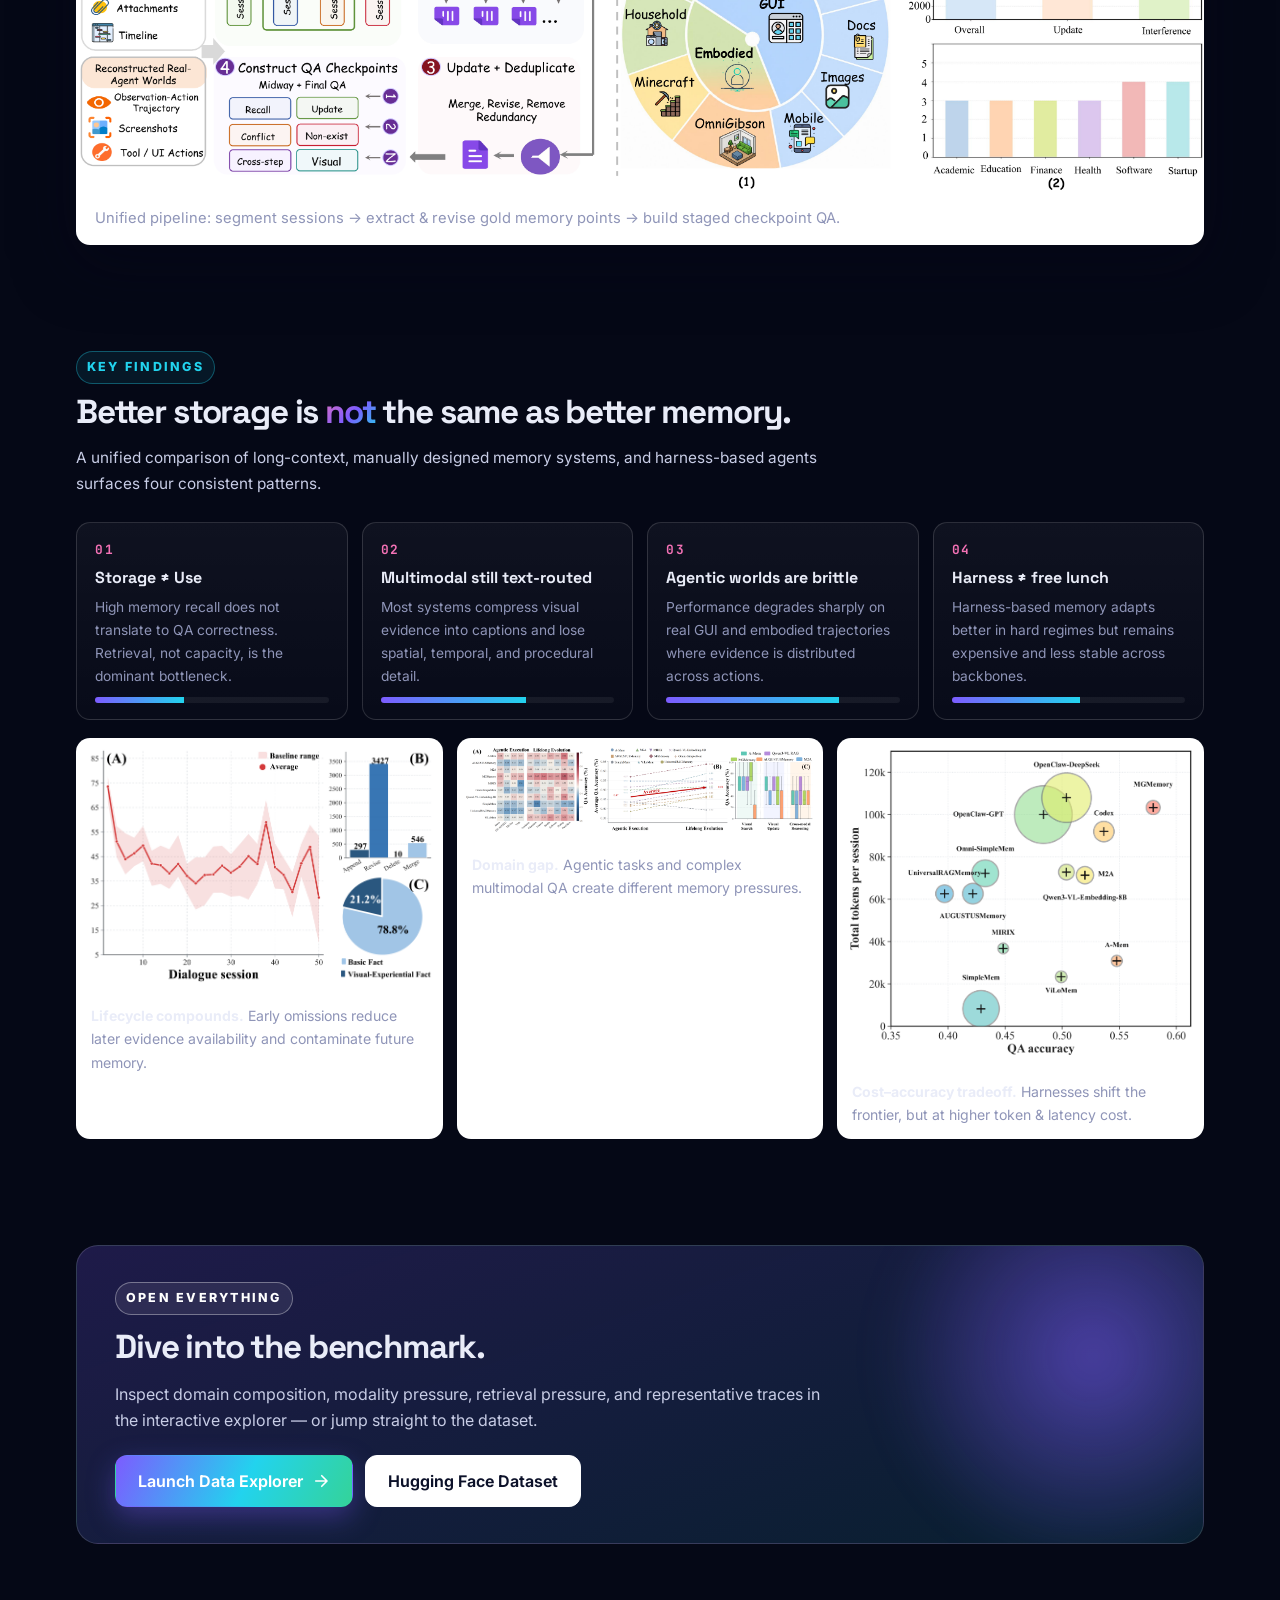
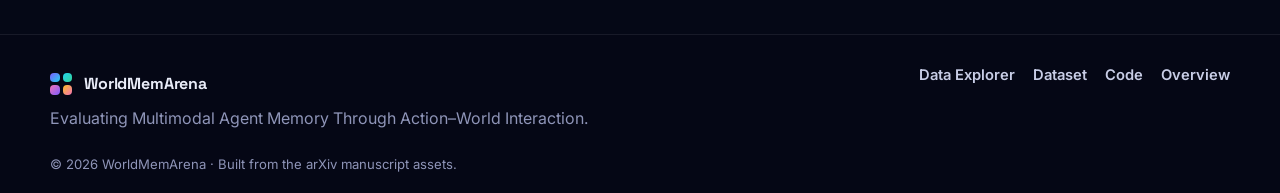
==== commit 131bf916: "Update images to new versions, compact layout to show more content per screen - Replace all image re" ====
--- a/index.html
+++ b/index.html
@@ -204,7 +204,7 @@
       </div>
 
       <div class="loop-figure reveal">
-        <img src="static/images/paper/fig11.png" alt="WorldMemArena framework figure" />
+        <img src="static/images/paper/intro_01.png" alt="WorldMemArena framework figure" />
       </div>
     </section>
 
@@ -262,7 +262,7 @@
       </div>
 
       <figure class="pipeline-fig reveal">
-        <img src="static/images/paper/pipline.png" alt="Data construction pipeline." />
+        <img src="static/images/paper/pipline_01.png" alt="Data construction pipeline." />
         <figcaption>Unified pipeline: segment sessions → extract &amp; revise gold memory points → build staged checkpoint QA.</figcaption>
       </figure>
     </section>
@@ -304,15 +304,15 @@
 
       <div class="figure-row">
         <figure class="fig-card reveal">
-          <img src="static/images/paper/RQ1.png" alt="Lifecycle failures."/>
+          <img src="static/images/paper/RQ1_01.png" alt="Lifecycle failures."/>
           <figcaption><b>Lifecycle compounds.</b> Early omissions reduce later evidence availability and contaminate future memory.</figcaption>
         </figure>
         <figure class="fig-card reveal">
-          <img src="static/images/paper/new.png" alt="Domain heatmap." />
+          <img src="static/images/paper/new_01.png" alt="Domain heatmap." />
           <figcaption><b>Domain gap.</b> Agentic tasks and complex multimodal QA create different memory pressures.</figcaption>
         </figure>
         <figure class="fig-card reveal">
-          <img src="static/images/paper/Figure10_acc_v2.png" alt="Token efficiency."/>
+          <img src="static/images/paper/Figure10_acc_v2_01.png" alt="Token efficiency."/>
           <figcaption><b>Cost–accuracy tradeoff.</b> Harnesses shift the frontier, but at higher token &amp; latency cost.</figcaption>
         </figure>
       </div>
--- a/static/css/site.css
+++ b/static/css/site.css
@@ -108,7 +108,7 @@
 /* ====================== HERO ====================== */
 .hero {
   position: relative; isolation: isolate;
-  padding: 156px 26px 130px;
+  padding: 110px 26px 60px;
   overflow: hidden;
 }
 .hero-orb {
@@ -154,9 +154,9 @@
 @keyframes pulse { 0%,100%{transform:scale(1);opacity:1;} 50%{transform:scale(1.4);opacity:.55;} }
 
 .hero-title {
-  margin: 22px 0 14px;
+  margin: 16px 0 10px;
   font-family: "Space Grotesk", "Inter", sans-serif;
-  font-size: clamp(2.6rem, 7.2vw, 6.2rem);
+  font-size: clamp(2.2rem, 5.8vw, 4.8rem);
   font-weight: 700; line-height: .96; letter-spacing: -.045em;
 }
 .hero-title .grad {
@@ -166,21 +166,21 @@
   display: inline-block;
 }
 .hero-sub {
-  display: block; margin-top: 16px;
+  display: block; margin-top: 10px;
   font-family: "Inter", sans-serif;
-  font-size: clamp(1.05rem, 2vw, 1.6rem);
+  font-size: clamp(0.95rem, 1.6vw, 1.28rem);
   font-weight: 500; letter-spacing: -.01em; color: var(--ink-2);
   line-height: 1.25;
 }
 .hero-lede {
   max-width: 780px;
-  margin: 22px 0 30px;
+  margin: 14px 0 20px;
   color: var(--ink-2);
-  font-size: clamp(1rem, 1.45vw, 1.18rem);
+  font-size: clamp(0.92rem, 1.3vw, 1.06rem);
 }
 .hero-lede b { color: #fff; }
 
-.hero-actions { display: flex; gap: 12px; flex-wrap: wrap; align-items: center; margin-bottom: 36px; }
+.hero-actions { display: flex; gap: 10px; flex-wrap: wrap; align-items: center; margin-bottom: 20px; }
 .btn {
   display: inline-flex; align-items: center; justify-content: center; gap: 9px;
   height: 46px; padding: 0 18px;
@@ -202,23 +202,23 @@
 .btn-ghost { background: transparent; }
 
 /* authors */
-.authors { margin-top: 22px; }
-.author-row { display: flex; flex-wrap: wrap; gap: 6px 14px; color: var(--ink); font-size: .95rem; font-weight: 600; max-width: 980px; }
+.authors { margin-top: 14px; }
+.author-row { display: flex; flex-wrap: wrap; gap: 3px 10px; color: var(--ink); font-size: .88rem; font-weight: 600; max-width: 980px; }
 .author-row sup { color: var(--brand-2); font-weight: 700; }
-.affils { margin-top: 8px; display: flex; flex-wrap: wrap; gap: 14px; color: var(--muted); font-size: .82rem; }
+.affils { margin-top: 6px; display: flex; flex-wrap: wrap; gap: 12px; color: var(--muted); font-size: .78rem; }
 .affils sup { color: var(--brand-2); font-weight: 700; }
 
 /* stat strip */
 .stat-strip {
   position: relative; z-index: 3;
-  max-width: 1180px; margin: 60px auto -64px;
-  display: grid; grid-template-columns: repeat(5, 1fr); gap: 14px;
+  max-width: 1180px; margin: 30px auto -40px;
+  display: grid; grid-template-columns: repeat(5, 1fr); gap: 10px;
 }
 .stat-card {
   background: linear-gradient(180deg, rgba(255,255,255,0.06), rgba(255,255,255,0.02));
   border: 1px solid var(--line-2);
   border-radius: var(--radius);
-  padding: 22px 20px;
+  padding: 16px 16px;
   backdrop-filter: blur(14px);
   transition: transform .25s cubic-bezier(.2,.8,.2,1), border-color .25s, box-shadow .25s;
 }
@@ -229,15 +229,15 @@
 }
 .stat-num {
   font-family: "Space Grotesk", sans-serif;
-  font-size: clamp(1.8rem, 3vw, 2.6rem);
+  font-size: clamp(1.5rem, 2.5vw, 2.1rem);
   font-weight: 700; letter-spacing: -.03em; line-height: 1;
   background: var(--grad); -webkit-background-clip: text; background-clip: text; -webkit-text-fill-color: transparent;
 }
-.stat-label { margin-top: 10px; color: var(--muted); font-size: .88rem; font-weight: 600; }
+.stat-label { margin-top: 6px; color: var(--muted); font-size: .82rem; font-weight: 600; }
 
 /* ====================== SECTIONS ====================== */
-.section { position: relative; max-width: 1180px; margin: 0 auto; padding: 130px 26px 60px; }
-.section-head { max-width: 880px; margin-bottom: 44px; }
+.section { position: relative; max-width: 1180px; margin: 0 auto; padding: 70px 26px 36px; }
+.section-head { max-width: 880px; margin-bottom: 26px; }
 .kicker {
   display: inline-block; font-size: .78rem; font-weight: 800;
   letter-spacing: .18em; text-transform: uppercase;
@@ -247,24 +247,24 @@
 }
 .kicker.light { color: #fff; border-color: rgba(255,255,255,0.35); background: rgba(255,255,255,0.08); }
 h2 {
-  margin: 16px 0 14px;
+  margin: 10px 0 8px;
   font-family: "Space Grotesk", sans-serif;
-  font-size: clamp(1.8rem, 3.2vw, 2.9rem);
-  font-weight: 700; letter-spacing: -.035em; line-height: 1.06;
+  font-size: clamp(1.5rem, 2.6vw, 2.3rem);
+  font-weight: 700; letter-spacing: -.035em; line-height: 1.08;
 }
 .hl {
   background: var(--grad-2);
   -webkit-background-clip: text; background-clip: text;
   -webkit-text-fill-color: transparent;
 }
-.lede { color: var(--ink-2); font-size: 1.04rem; max-width: 760px; }
+.lede { color: var(--ink-2); font-size: .96rem; max-width: 760px; }
 .muted { color: var(--muted); }
 
 /* Overview cards */
 .overview-cards { display: grid; grid-template-columns: repeat(4, 1fr); gap: 16px; }
 .o-card {
   position: relative;
-  padding: 22px;
+  padding: 16px 18px;
   background: linear-gradient(180deg, rgba(255,255,255,0.045), rgba(255,255,255,0.015));
   border: 1px solid var(--line-2); border-radius: var(--radius);
   transition: transform .25s cubic-bezier(.2,.8,.2,1), border-color .25s, box-shadow .25s;
@@ -277,38 +277,38 @@
 .o-card:hover { transform: translateY(-6px); border-color: rgba(124, 92, 255, .5); box-shadow: var(--shadow-soft); }
 .o-card:hover::after { opacity: 1; }
 .o-icon {
-  width: 42px; height: 42px; border-radius: 12px;
+  width: 36px; height: 36px; border-radius: 10px;
   display: grid; place-items: center;
   background: linear-gradient(135deg, rgba(124, 92, 255, .25), rgba(34, 211, 238, .18));
   color: var(--brand-2);
-  margin-bottom: 14px;
-}
-.o-icon svg { width: 22px; height: 22px; }
-.o-card h3 { margin: 0 0 8px; font-size: 1.05rem; font-weight: 700; letter-spacing: -.01em; }
-.o-card p { margin: 0; color: var(--muted); font-size: .94rem; }
+  margin-bottom: 10px;
+}
+.o-icon svg { width: 20px; height: 20px; }
+.o-card h3 { margin: 0 0 5px; font-size: .98rem; font-weight: 700; letter-spacing: -.01em; }
+.o-card p { margin: 0; color: var(--muted); font-size: .88rem; }
 
 /* Loop */
 .section-loop .loop-wrap {
   display: grid; grid-template-columns: 1fr auto 1fr auto 1fr auto 1fr;
-  gap: 14px; align-items: stretch;
-  margin: 24px 0 32px;
+  gap: 10px; align-items: stretch;
+  margin: 16px 0 20px;
 }
 .loop-stage {
   position: relative;
   border: 1px solid var(--line-2); border-radius: var(--radius);
-  padding: 22px;
+  padding: 16px;
   background: linear-gradient(160deg, rgba(124,92,255,0.10), rgba(255,255,255,0.02));
   transition: transform .25s ease, border-color .25s ease, box-shadow .25s ease;
 }
 .loop-stage:hover { transform: translateY(-4px); border-color: rgba(124, 92, 255, .55); box-shadow: var(--shadow-soft); }
 .loop-num {
   font-family: "Space Grotesk", sans-serif;
-  font-size: 1.8rem; line-height: 1; font-weight: 700;
+  font-size: 1.5rem; line-height: 1; font-weight: 700;
   background: var(--grad); -webkit-background-clip: text; -webkit-text-fill-color: transparent; background-clip: text;
 }
-.loop-spade { position: absolute; right: 16px; top: 12px; color: var(--brand-1); opacity: .55; font-size: 1.4rem; }
-.loop-stage h3 { margin: 6px 0 6px; font-size: 1.08rem; font-weight: 700; }
-.loop-stage p { margin: 0; color: var(--muted); font-size: .92rem; }
+.loop-spade { position: absolute; right: 12px; top: 10px; color: var(--brand-1); opacity: .55; font-size: 1.2rem; }
+.loop-stage h3 { margin: 4px 0 4px; font-size: .96rem; font-weight: 700; }
+.loop-stage p { margin: 0; color: var(--muted); font-size: .84rem; }
 .loop-arrow {
   align-self: center; width: 28px; height: 14px; position: relative;
 }
@@ -325,7 +325,7 @@
 }
 
 .loop-figure {
-  margin-top: 36px; border: 1px solid var(--line-2); border-radius: var(--radius);
+  margin-top: 20px; border: 1px solid var(--line-2); border-radius: var(--radius);
   overflow: hidden; background: linear-gradient(160deg, rgba(255,255,255,0.04), rgba(255,255,255,0.01));
   box-shadow: var(--shadow);
 }
@@ -338,7 +338,7 @@
 .bench-card {
   position: relative;
   border: 1px solid var(--line-2); border-radius: var(--radius-lg);
-  padding: 28px;
+  padding: 20px 22px;
   background: linear-gradient(160deg, rgba(255,255,255,0.06), rgba(255,255,255,0.015));
   overflow: hidden;
   transition: transform .25s ease, box-shadow .25s ease, border-color .25s ease;
@@ -356,9 +356,9 @@
   margin-bottom: 12px;
 }
 .bench-b .bench-tag { background: rgba(244, 114, 182, .18); color: #f9b3da; }
-.bench-card h3 { margin: 0 0 8px; font-family: "Space Grotesk", sans-serif; font-size: 1.4rem; font-weight: 700; letter-spacing: -.02em; }
-.bench-card > p { margin: 0 0 14px; color: var(--ink-2); }
-.bench-list { margin: 0 0 18px; padding: 0; list-style: none; color: var(--muted); font-size: .92rem; }
+.bench-card h3 { margin: 0 0 6px; font-family: "Space Grotesk", sans-serif; font-size: 1.2rem; font-weight: 700; letter-spacing: -.02em; }
+.bench-card > p { margin: 0 0 10px; color: var(--ink-2); font-size: .92rem; }
+.bench-list { margin: 0 0 12px; padding: 0; list-style: none; color: var(--muted); font-size: .86rem; }
 .bench-list li { padding: 6px 0; border-top: 1px solid var(--line); }
 .bench-list li:first-child { border-top: 0; }
 .bench-list b { color: var(--ink); font-weight: 700; }
@@ -374,7 +374,7 @@
 .bench-cta p { color: var(--ink-2); margin: 0; }
 
 .pipeline-fig {
-  margin: 32px 0 0;
+  margin: 20px 0 0;
   border: 1px solid var(--line-2); border-radius: var(--radius);
   overflow: hidden; background: #fff;
   box-shadow: var(--shadow);
@@ -388,7 +388,7 @@
 /* Findings */
 .findings-grid { display: grid; grid-template-columns: repeat(4, 1fr); gap: 14px; }
 .finding {
-  padding: 22px;
+  padding: 16px 18px;
   border: 1px solid var(--line-2); border-radius: var(--radius);
   background: linear-gradient(180deg, rgba(255,255,255,0.045), rgba(255,255,255,0.015));
   transition: transform .25s ease, border-color .25s ease, box-shadow .25s ease;
@@ -398,8 +398,8 @@
   font-family: "JetBrains Mono", monospace; font-weight: 700; font-size: .8rem;
   color: var(--brand-3); letter-spacing: .12em;
 }
-.finding h3 { margin: 8px 0 8px; font-family: "Space Grotesk", sans-serif; font-size: 1.1rem; }
-.finding p { margin: 0 0 14px; color: var(--muted); font-size: .92rem; }
+.finding h3 { margin: 5px 0 5px; font-family: "Space Grotesk", sans-serif; font-size: 1rem; }
+.finding p { margin: 0 0 10px; color: var(--muted); font-size: .86rem; }
 .finding-bar { height: 6px; border-radius: 999px; background: rgba(255,255,255,0.06); overflow: hidden; }
 .finding-bar span {
   display: block; height: 100%; width: var(--w, 50%);
@@ -409,13 +409,13 @@
 }
 @keyframes growBar { from { transform: scaleX(0); } to { transform: scaleX(1); } }
 
-.figure-row { display: grid; grid-template-columns: repeat(3, 1fr); gap: 14px; margin-top: 30px; }
+.figure-row { display: grid; grid-template-columns: repeat(3, 1fr); gap: 14px; margin-top: 18px; }
 .fig-card {
   margin: 0; border: 1px solid var(--line-2); border-radius: var(--radius);
   overflow: hidden; background: #fff; transition: transform .25s ease, box-shadow .25s ease;
 }
 .fig-card:hover { transform: translateY(-5px); box-shadow: var(--shadow-soft); }
-.fig-card img { width: 100%; aspect-ratio: 16/10; object-fit: contain; background: #fff; }
+.fig-card img { width: 100%; object-fit: contain; background: #fff; padding: 8px; }
 .fig-card figcaption {
   padding: 12px 14px; background: rgba(255,255,255,0.03); color: var(--muted);
   border-top: 1px solid var(--line); font-size: .88rem;
@@ -423,12 +423,12 @@
 .fig-card figcaption b { color: var(--ink); }
 
 /* CTA */
-.section-cta { padding-bottom: 130px; }
+.section-cta { padding-bottom: 60px; }
 .cta-card {
   position: relative; overflow: hidden;
   border: 1px solid var(--line-2); border-radius: var(--radius-lg);
   background: linear-gradient(160deg, rgba(124,92,255,0.22), rgba(34, 211, 238, 0.12));
-  padding: 52px 48px;
+  padding: 36px 38px;
 }
 .cta-glow {
   position: absolute; inset: -120px -120px auto auto;
@@ -444,8 +444,8 @@
 /* footer */
 .site-footer {
   border-top: 1px solid var(--line);
-  padding: 36px 26px 24px;
-  margin-top: 60px;
+  padding: 28px 26px 18px;
+  margin-top: 30px;
   background: rgba(5,8,22,0.6);
   position: relative;
   z-index: 1;
@@ -461,7 +461,7 @@
 .footer-tail { max-width: 1180px; margin: 22px auto 0; font-size: .82rem; }
 
 /* reveal animations */
-.reveal { opacity: 0; transform: translateY(28px); transition: opacity .7s cubic-bezier(.2,.8,.2,1), transform .7s cubic-bezier(.2,.8,.2,1); }
+.reveal { opacity: 0; transform: translateY(18px); transition: opacity .55s cubic-bezier(.2,.8,.2,1), transform .55s cubic-bezier(.2,.8,.2,1); }
 .reveal.visible { opacity: 1; transform: none; }
 
 /* ====================== RESPONSIVE ====================== */
@@ -478,29 +478,29 @@
 @media (max-width: 720px) {
   .nav-inner { padding: 12px 18px; }
   .nav-links a { font-size: .85rem; padding: 6px 8px; }
-  .hero { padding: 130px 22px 90px; }
-  .hero-actions { gap: 10px; }
-  .btn { height: 42px; padding: 0 14px; font-size: .88rem; }
-  .stat-strip { grid-template-columns: 1fr 1fr; margin-bottom: -34px; }
+  .hero { padding: 90px 18px 50px; }
+  .hero-actions { gap: 8px; }
+  .btn { height: 40px; padding: 0 12px; font-size: .85rem; }
+  .stat-strip { grid-template-columns: 1fr 1fr; margin-bottom: -20px; }
   .overview-cards, .bench-grid, .findings-grid, .section-loop .loop-wrap { grid-template-columns: 1fr; }
   .bench-cta { grid-column: auto; }
-  .cta-card { padding: 32px 24px; }
+  .cta-card { padding: 24px 20px; }
   .footer-inner { grid-template-columns: 1fr; }
-  .section { padding: 90px 22px 50px; }
+  .section { padding: 50px 18px 30px; }
 }
 
 /* ====================== DATA EXPLORER STYLES ====================== */
 .exp-hero {
   position: relative; isolation: isolate;
-  padding: 140px 26px 60px; overflow: hidden;
+  padding: 100px 26px 40px; overflow: hidden;
 }
 .exp-hero .hero-orb-a { width: 420px; height: 420px; top: -80px; left: -60px; }
 .exp-hero .hero-orb-b { width: 460px; height: 460px; right: -160px; }
 .exp-hero-inner { position: relative; z-index: 2; max-width: 1280px; margin: 0 auto; }
 .exp-hero h1 {
-  margin: 18px 0 12px; max-width: 900px;
+  margin: 12px 0 8px; max-width: 900px;
   font-family: "Space Grotesk", sans-serif;
-  font-size: clamp(2.2rem, 5vw, 4.2rem);
+  font-size: clamp(1.8rem, 4vw, 3.4rem);
   line-height: 1; letter-spacing: -.045em;
 }
 .exp-hero h1 .grad { background: var(--grad-2); -webkit-background-clip: text; background-clip: text; -webkit-text-fill-color: transparent; }
@@ -653,8 +653,8 @@
   transition: transform .25s ease, box-shadow .25s ease, border-color .25s ease;
 }
 .viz-card:hover { transform: translateY(-5px); border-color: rgba(124,92,255,.4); box-shadow: var(--shadow-soft); }
-.viz-card .thumb { aspect-ratio: 16/9; background: #fff; overflow: hidden; }
-.viz-card .thumb img { width: 100%; height: 100%; object-fit: cover; transition: transform .5s ease; }
+.viz-card .thumb { background: #fff; overflow: hidden; }
+.viz-card .thumb img { width: 100%; object-fit: contain; padding: 6px; transition: transform .5s ease; }
 .viz-card:hover .thumb img { transform: scale(1.04); }
 .viz-card .body { padding: 14px 16px; }
 .viz-card h3 { margin: 0 0 4px; font-size: 1rem; font-family: "Space Grotesk", sans-serif; }
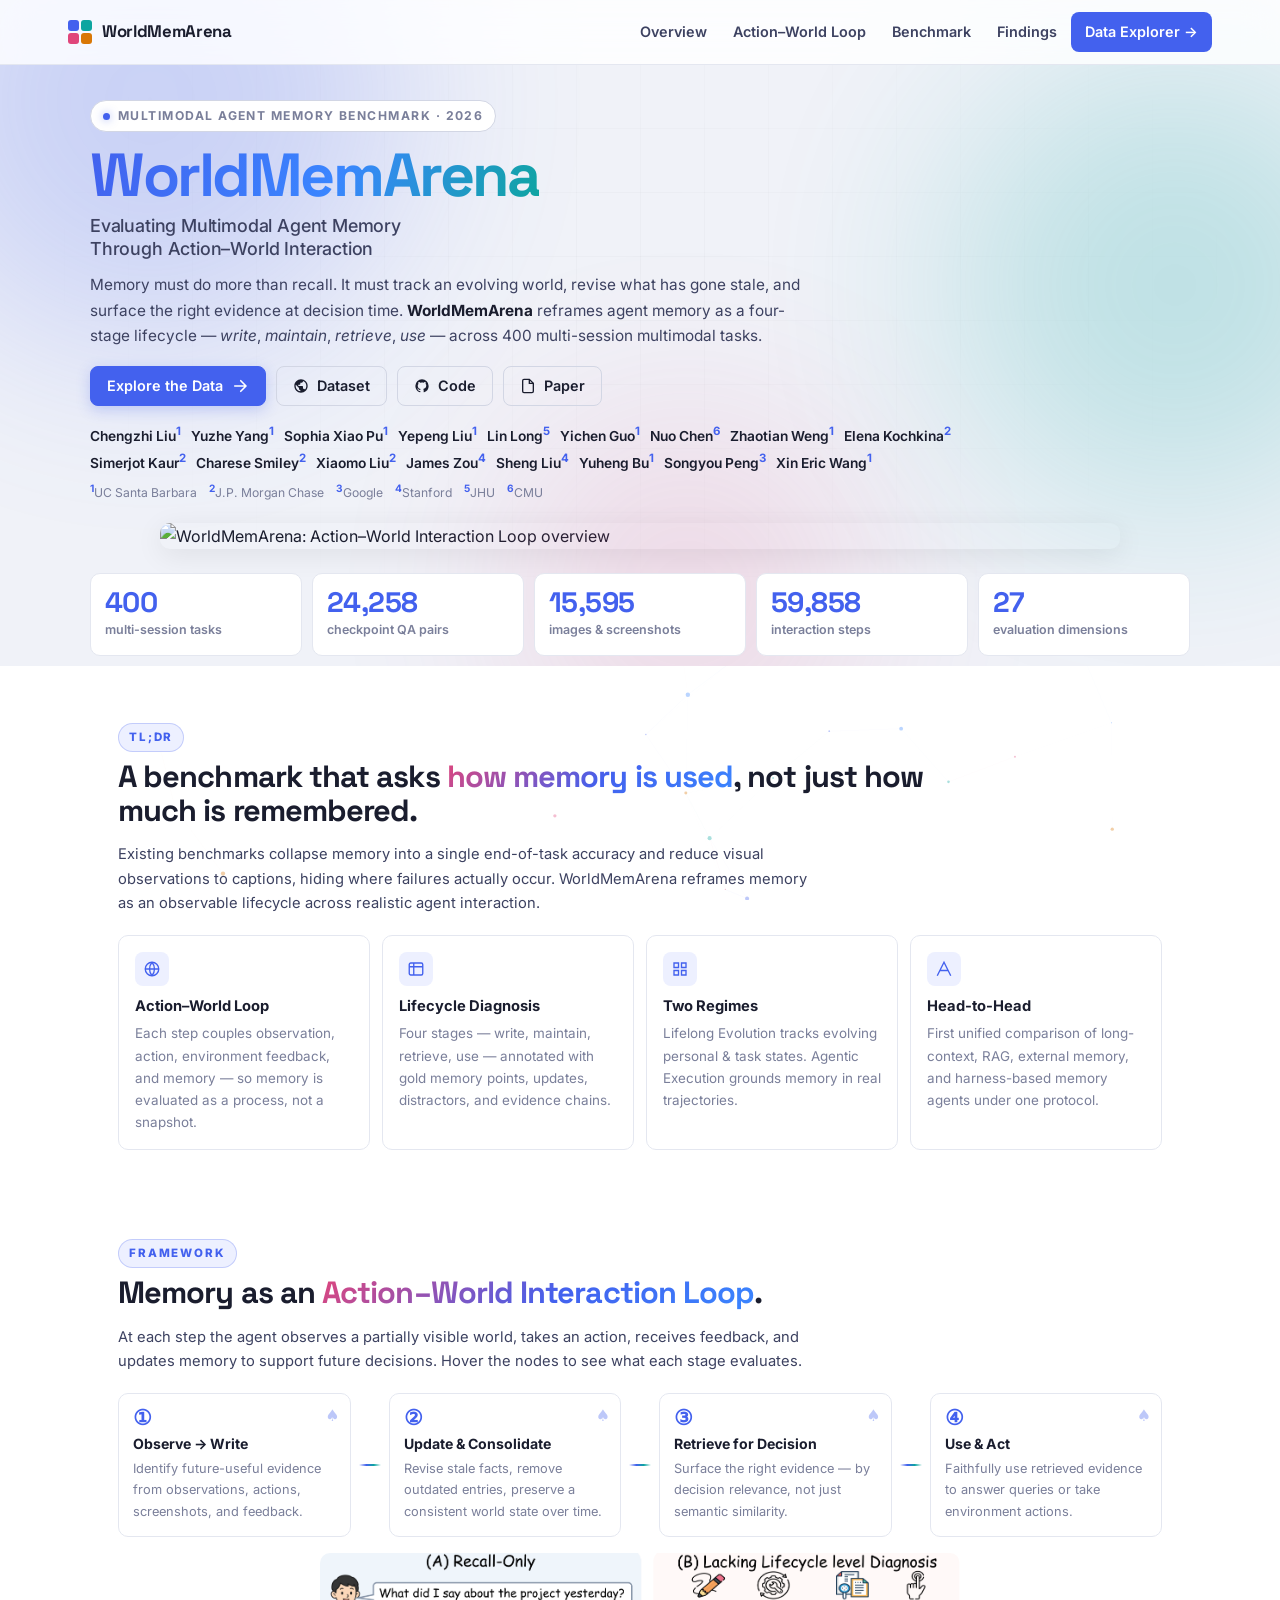
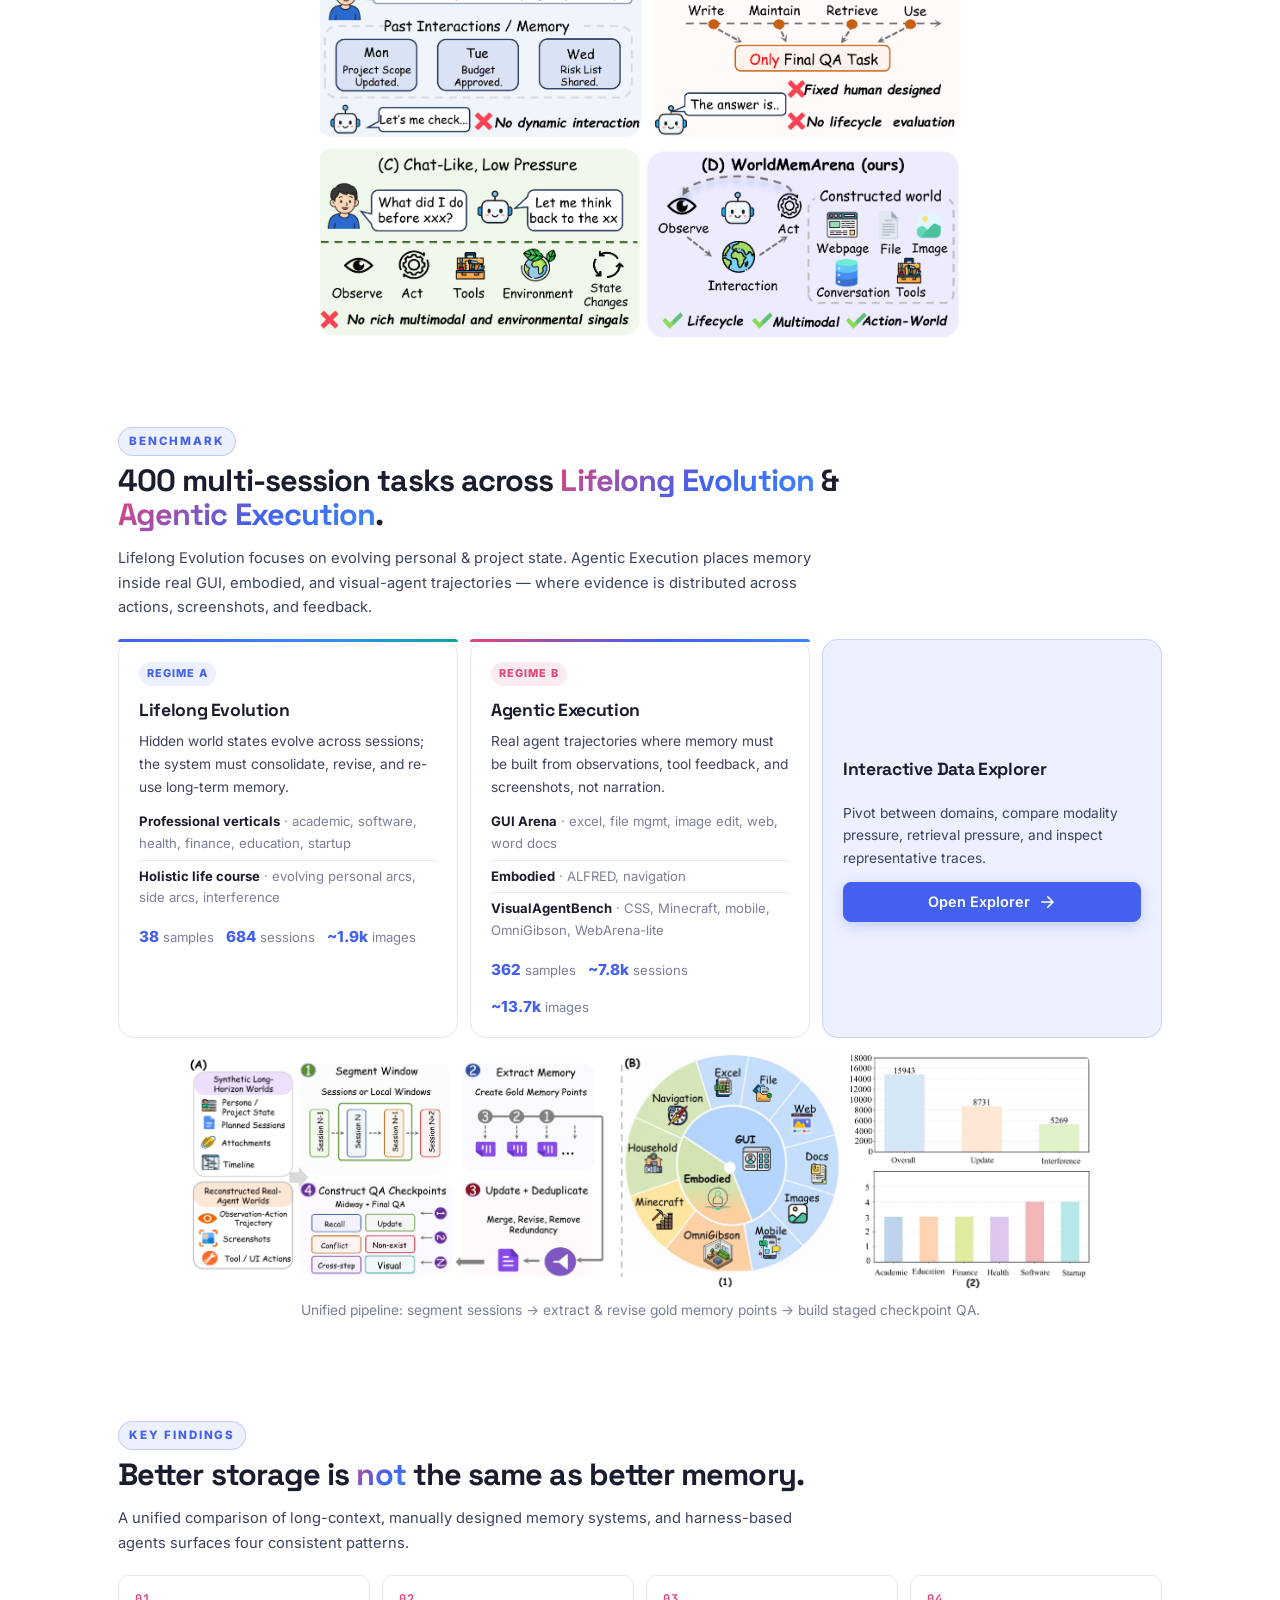
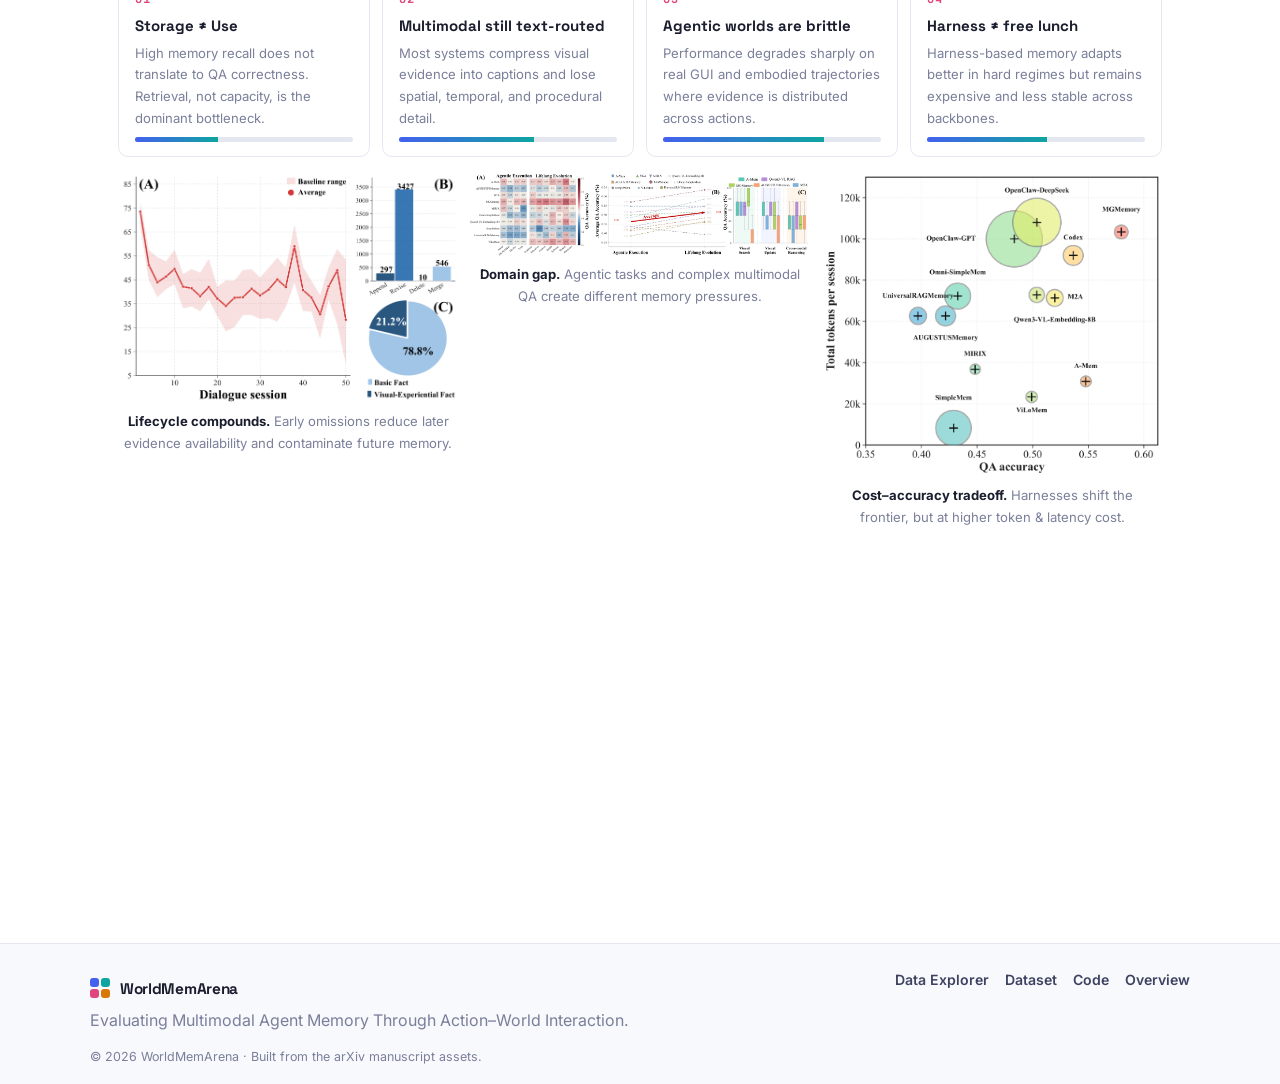
==== commit da662804: "Switch to light academic theme, add fig11_01 to hero, remove figure borders - Complete CSS rewrite: " ====
--- a/index.html
+++ b/index.html
@@ -79,7 +79,7 @@
       </div>
 
       <!-- Authors -->
-      <div class="authors reveal">
+      <div class="authors">
         <div class="author-row">
           <span class="auth">Chengzhi Liu<sup>1</sup></span>
           <span class="auth">Yuzhe Yang<sup>1</sup></span>
@@ -110,7 +110,12 @@
       </div>
     </div>
 
-    <!-- Stat strip overlapping hero & next section -->
+    <!-- Teaser figure -->
+    <div class="hero-teaser reveal">
+      <img src="static/images/paper/fig11_01.png" alt="WorldMemArena: Action–World Interaction Loop overview" />
+    </div>
+
+    <!-- Stat strip -->
     <div class="stat-strip">
       <div class="stat-card" data-count="400" data-suffix=""><div class="stat-num" data-target="400">0</div><div class="stat-label">multi-session tasks</div></div>
       <div class="stat-card" data-count="24258"><div class="stat-num" data-target="24258">0</div><div class="stat-label">checkpoint QA pairs</div></div>
--- a/static/css/site.css
+++ b/static/css/site.css
@@ -1,27 +1,30 @@
 /* =========================================================
-   WorldMemArena — site stylesheet
+   WorldMemArena — Academic light theme
    ========================================================= */
 :root {
-  --bg: #050816;
-  --bg-2: #0a0f24;
-  --panel: #0f1530;
-  --panel-2: #141a3b;
-  --ink: #e9ecf8;
-  --ink-2: #c8cde6;
-  --muted: #8f95b8;
-  --line: rgba(255, 255, 255, 0.08);
-  --line-2: rgba(255, 255, 255, 0.14);
-  --brand-1: #7c5cff;
-  --brand-2: #22d3ee;
-  --brand-3: #f472b6;
-  --brand-4: #fbbf24;
-  --brand-5: #34d399;
-  --grad: linear-gradient(115deg, #7c5cff 0%, #22d3ee 55%, #34d399 100%);
-  --grad-2: linear-gradient(135deg, #f472b6 0%, #7c5cff 55%, #22d3ee 100%);
-  --radius: 14px;
-  --radius-lg: 22px;
-  --shadow: 0 18px 60px rgba(5, 6, 24, 0.5);
-  --shadow-soft: 0 10px 30px rgba(124, 92, 255, 0.16);
+  --bg: #ffffff;
+  --bg-2: #f8f9fc;
+  --bg-hero: #f0f2f8;
+  --panel: #ffffff;
+  --ink: #1a1d2e;
+  --ink-2: #3d4261;
+  --muted: #7a7f9a;
+  --line: #e4e7f0;
+  --line-2: #d2d6e4;
+  --accent: #4361ee;
+  --accent-2: #3a86ff;
+  --accent-light: #edf0ff;
+  --teal: #0ea5a0;
+  --rose: #e0457b;
+  --amber: #d97706;
+  --green: #059669;
+  --violet: #7c3aed;
+  --grad: linear-gradient(115deg, #4361ee 0%, #3a86ff 55%, #0ea5a0 100%);
+  --grad-2: linear-gradient(135deg, #e0457b 0%, #4361ee 55%, #3a86ff 100%);
+  --radius: 10px;
+  --radius-lg: 16px;
+  --shadow: 0 4px 20px rgba(0,0,0,0.06);
+  --shadow-hover: 0 8px 30px rgba(67,97,238,0.12);
 }
 
 * { box-sizing: border-box; }
@@ -29,9 +32,7 @@
 body {
   margin: 0;
   color: var(--ink);
-  background: radial-gradient(1200px 700px at 80% -10%, rgba(124, 92, 255, 0.18), transparent 60%),
-              radial-gradient(900px 500px at -10% 10%, rgba(34, 211, 238, 0.14), transparent 60%),
-              var(--bg);
+  background: var(--bg);
   font-family: "Inter", ui-sans-serif, system-ui, -apple-system, "Segoe UI", sans-serif;
   line-height: 1.65;
   -webkit-font-smoothing: antialiased;
@@ -39,125 +40,111 @@
 }
 a { color: inherit; text-decoration: none; }
 img { max-width: 100%; display: block; }
-::selection { background: rgba(124, 92, 255, 0.45); color: #fff; }
-
-/* Background canvas */
+::selection { background: rgba(67,97,238,0.2); color: var(--ink); }
+
 #bgCanvas {
-  position: fixed; inset: 0; z-index: 0; pointer-events: none; opacity: 0.55;
+  position: fixed; inset: 0; z-index: 0; pointer-events: none; opacity: 0.35;
 }
 
 /* ====================== NAV ====================== */
 .nav {
   position: fixed; top: 0; left: 0; right: 0; z-index: 50;
-  background: rgba(5, 8, 22, 0.6);
-  backdrop-filter: blur(14px) saturate(140%);
-  -webkit-backdrop-filter: blur(14px) saturate(140%);
+  background: rgba(255,255,255,0.82);
+  backdrop-filter: blur(16px) saturate(140%);
+  -webkit-backdrop-filter: blur(16px) saturate(140%);
   border-bottom: 1px solid var(--line);
-  transition: background .3s ease, border-color .3s ease;
+  transition: background .3s ease, box-shadow .3s ease;
 }
 .nav.scrolled {
-  background: rgba(5, 8, 22, 0.85);
-  border-bottom-color: var(--line-2);
+  background: rgba(255,255,255,0.95);
+  box-shadow: 0 1px 8px rgba(0,0,0,0.06);
 }
 .nav-inner {
-  max-width: 1280px; margin: 0 auto;
-  padding: 14px 26px;
+  max-width: 1200px; margin: 0 auto;
+  padding: 12px 28px;
   display: flex; align-items: center; justify-content: space-between; gap: 18px;
 }
-.brand { display: inline-flex; align-items: center; gap: 12px; font-weight: 800; }
+.brand { display: inline-flex; align-items: center; gap: 10px; font-weight: 800; }
 .brand-mark {
-  display: grid; grid-template-columns: repeat(2, 1fr); gap: 3px;
-  width: 28px; height: 28px;
+  display: grid; grid-template-columns: repeat(2, 1fr); gap: 2px;
+  width: 24px; height: 24px;
 }
 .brand-dot {
-  display: block; border-radius: 4px;
-  background: linear-gradient(135deg, var(--brand-1), var(--brand-2));
-  animation: brandPulse 2.4s ease-in-out infinite;
-}
-.brand-dot:nth-child(1){ animation-delay: 0s; }
-.brand-dot:nth-child(2){ animation-delay: .25s; background: linear-gradient(135deg, var(--brand-2), var(--brand-5)); }
-.brand-dot:nth-child(3){ animation-delay: .5s; background: linear-gradient(135deg, var(--brand-3), var(--brand-1)); }
-.brand-dot:nth-child(4){ animation-delay: .75s; background: linear-gradient(135deg, var(--brand-4), var(--brand-3)); }
-@keyframes brandPulse {
-  0%, 100% { transform: scale(1); opacity: 1; }
-  50% { transform: scale(0.85); opacity: .72; }
-}
+  display: block; border-radius: 3px;
+  background: var(--accent);
+}
+.brand-dot:nth-child(2){ background: var(--teal); }
+.brand-dot:nth-child(3){ background: var(--rose); }
+.brand-dot:nth-child(4){ background: var(--amber); }
 .brand-name {
   font-family: "Space Grotesk", "Inter", sans-serif;
-  font-weight: 700; letter-spacing: -.01em; font-size: 1.06rem;
-}
-.brand.small .brand-mark { width: 22px; height: 22px; }
-.brand.small .brand-name { font-size: 1rem; }
-
-.nav-links { display: flex; gap: 4px; align-items: center; flex-wrap: wrap; justify-content: flex-end; }
+  font-weight: 700; letter-spacing: -.02em; font-size: 1.05rem; color: var(--ink);
+}
+.brand.small .brand-mark { width: 20px; height: 20px; }
+.brand.small .brand-name { font-size: .96rem; }
+
+.nav-links { display: flex; gap: 2px; align-items: center; flex-wrap: wrap; justify-content: flex-end; }
 .nav-links a {
-  padding: 8px 12px; border-radius: 10px;
-  color: var(--ink-2); font-size: 0.92rem; font-weight: 600;
+  padding: 7px 12px; border-radius: 8px;
+  color: var(--ink-2); font-size: 0.9rem; font-weight: 600;
   transition: color .2s ease, background .2s ease;
 }
-.nav-links a:hover { color: #fff; background: rgba(255, 255, 255, .06); }
+.nav-links a:hover { color: var(--accent); background: var(--accent-light); }
 .nav-cta {
-  background: var(--grad);
-  color: #fff !important; padding: 9px 14px !important;
-  border-radius: 10px; font-weight: 700;
-  box-shadow: 0 8px 24px rgba(124, 92, 255, 0.3);
+  background: var(--accent) !important;
+  color: #fff !important; padding: 8px 14px !important;
+  border-radius: 8px; font-weight: 700;
   transition: transform .2s ease, box-shadow .2s ease;
 }
-.nav-cta:hover { transform: translateY(-1px); box-shadow: 0 12px 30px rgba(124, 92, 255, 0.45); background: var(--grad); }
+.nav-cta:hover { transform: translateY(-1px); box-shadow: 0 6px 20px rgba(67,97,238,0.28); }
 
 /* ====================== HERO ====================== */
 .hero {
   position: relative; isolation: isolate;
-  padding: 110px 26px 60px;
+  padding: 100px 28px 40px;
+  background: var(--bg-hero);
   overflow: hidden;
 }
 .hero-orb {
   position: absolute; border-radius: 50%;
-  filter: blur(80px); opacity: 0.55; pointer-events: none;
-  animation: orbMove 22s ease-in-out infinite alternate;
-}
-.hero-orb-a { width: 480px; height: 480px; background: #7c5cff; top: -120px; left: -80px; }
-.hero-orb-b { width: 520px; height: 520px; background: #22d3ee; top: 80px; right: -160px; animation-delay: -7s; }
-.hero-orb-c { width: 360px; height: 360px; background: #f472b6; bottom: -120px; left: 35%; animation-delay: -14s; opacity: 0.35; }
-@keyframes orbMove {
-  0% { transform: translate(0,0) scale(1); }
-  100% { transform: translate(60px, -40px) scale(1.08); }
-}
+  filter: blur(100px); opacity: 0.22; pointer-events: none;
+}
+.hero-orb-a { width: 500px; height: 500px; background: var(--accent); top: -150px; left: -100px; }
+.hero-orb-b { width: 450px; height: 450px; background: var(--teal); top: 60px; right: -120px; }
+.hero-orb-c { width: 350px; height: 350px; background: var(--rose); bottom: -100px; left: 40%; opacity: 0.15; }
 .hero-grid {
   position: absolute; inset: 0;
   background-image:
-    linear-gradient(rgba(255,255,255,0.04) 1px, transparent 1px),
-    linear-gradient(90deg, rgba(255,255,255,0.04) 1px, transparent 1px);
-  background-size: 60px 60px;
-  mask-image: radial-gradient(ellipse at 50% 30%, rgba(0,0,0,0.85) 0%, transparent 75%);
-  -webkit-mask-image: radial-gradient(ellipse at 50% 30%, rgba(0,0,0,0.85) 0%, transparent 75%);
+    linear-gradient(rgba(0,0,0,0.03) 1px, transparent 1px),
+    linear-gradient(90deg, rgba(0,0,0,0.03) 1px, transparent 1px);
+  background-size: 64px 64px;
+  mask-image: radial-gradient(ellipse at 50% 40%, rgba(0,0,0,0.7) 0%, transparent 70%);
+  -webkit-mask-image: radial-gradient(ellipse at 50% 40%, rgba(0,0,0,0.7) 0%, transparent 70%);
   pointer-events: none;
 }
-
 .hero-inner {
   position: relative; z-index: 2;
-  max-width: 1180px; margin: 0 auto;
+  max-width: 1100px; margin: 0 auto;
 }
 .eyebrow {
-  display: inline-flex; align-items: center; gap: 9px;
-  padding: 7px 13px; border: 1px solid var(--line-2);
-  border-radius: 999px; background: rgba(255,255,255,0.04);
-  font-size: .8rem; font-weight: 700; letter-spacing: .14em;
-  text-transform: uppercase; color: var(--ink-2);
-  backdrop-filter: blur(6px);
+  display: inline-flex; align-items: center; gap: 8px;
+  padding: 5px 12px; border: 1px solid var(--line-2);
+  border-radius: 999px; background: #fff;
+  font-size: .76rem; font-weight: 700; letter-spacing: .12em;
+  text-transform: uppercase; color: var(--muted);
 }
 .eyebrow .dot {
-  width: 8px; height: 8px; border-radius: 50%; background: var(--brand-2);
-  box-shadow: 0 0 12px var(--brand-2);
+  width: 7px; height: 7px; border-radius: 50%; background: var(--accent);
+  box-shadow: 0 0 8px rgba(67,97,238,0.5);
   animation: pulse 1.6s ease-in-out infinite;
 }
-@keyframes pulse { 0%,100%{transform:scale(1);opacity:1;} 50%{transform:scale(1.4);opacity:.55;} }
+@keyframes pulse { 0%,100%{transform:scale(1);opacity:1;} 50%{transform:scale(1.3);opacity:.5;} }
 
 .hero-title {
-  margin: 16px 0 10px;
+  margin: 14px 0 8px;
   font-family: "Space Grotesk", "Inter", sans-serif;
-  font-size: clamp(2.2rem, 5.8vw, 4.8rem);
-  font-weight: 700; line-height: .96; letter-spacing: -.045em;
+  font-size: clamp(2rem, 5vw, 3.8rem);
+  font-weight: 700; line-height: .98; letter-spacing: -.04em;
 }
 .hero-title .grad {
   background: var(--grad);
@@ -166,302 +153,312 @@
   display: inline-block;
 }
 .hero-sub {
-  display: block; margin-top: 10px;
+  display: block; margin-top: 8px;
   font-family: "Inter", sans-serif;
-  font-size: clamp(0.95rem, 1.6vw, 1.28rem);
+  font-size: clamp(0.88rem, 1.4vw, 1.14rem);
   font-weight: 500; letter-spacing: -.01em; color: var(--ink-2);
-  line-height: 1.25;
+  line-height: 1.3;
 }
 .hero-lede {
-  max-width: 780px;
-  margin: 14px 0 20px;
+  max-width: 720px;
+  margin: 12px 0 18px;
   color: var(--ink-2);
-  font-size: clamp(0.92rem, 1.3vw, 1.06rem);
-}
-.hero-lede b { color: #fff; }
-
-.hero-actions { display: flex; gap: 10px; flex-wrap: wrap; align-items: center; margin-bottom: 20px; }
+  font-size: clamp(0.88rem, 1.2vw, 1rem);
+}
+.hero-lede b { color: var(--ink); }
+
+.hero-actions { display: flex; gap: 10px; flex-wrap: wrap; align-items: center; margin-bottom: 16px; }
 .btn {
-  display: inline-flex; align-items: center; justify-content: center; gap: 9px;
-  height: 46px; padding: 0 18px;
-  border-radius: 12px;
-  font-family: "Inter", sans-serif; font-weight: 650; font-size: .95rem;
-  border: 1px solid var(--line-2); background: rgba(255,255,255,0.04); color: var(--ink);
+  display: inline-flex; align-items: center; justify-content: center; gap: 8px;
+  height: 40px; padding: 0 16px;
+  border-radius: 8px;
+  font-family: "Inter", sans-serif; font-weight: 600; font-size: .9rem;
+  border: 1px solid var(--line-2); background: #fff; color: var(--ink);
   transition: transform .18s ease, background .18s ease, border-color .18s ease, box-shadow .18s ease;
   cursor: pointer;
 }
-.btn:hover { transform: translateY(-2px); background: rgba(255,255,255,0.10); border-color: rgba(255,255,255,0.22); }
-.btn.lg { height: 52px; padding: 0 22px; font-size: 1rem; }
+.btn:hover { transform: translateY(-1px); border-color: var(--accent); color: var(--accent); box-shadow: var(--shadow); }
+.btn.lg { height: 44px; padding: 0 20px; }
 .btn-primary {
-  background: var(--grad); border-color: transparent; color: #fff;
-  box-shadow: 0 10px 28px rgba(124, 92, 255, .35);
-}
-.btn-primary:hover { background: var(--grad); transform: translateY(-2px); box-shadow: 0 18px 40px rgba(124, 92, 255, .5); }
-.btn-light { background: #fff; color: #0c1129; border-color: #fff; }
-.btn-light:hover { background: #f1f3ff; border-color: #f1f3ff; }
+  background: var(--accent); border-color: var(--accent); color: #fff;
+  box-shadow: 0 4px 14px rgba(67,97,238,0.25);
+}
+.btn-primary:hover { background: #3651d4; transform: translateY(-1px); box-shadow: 0 8px 24px rgba(67,97,238,0.35); color: #fff; }
+.btn-light { background: #fff; color: var(--ink); border-color: var(--line-2); }
+.btn-light:hover { border-color: var(--accent); color: var(--accent); }
 .btn-ghost { background: transparent; }
 
+/* Teaser figure in hero */
+.hero-teaser {
+  margin: 20px auto 0;
+  max-width: 960px;
+}
+.hero-teaser img {
+  width: 100%;
+  border-radius: var(--radius);
+  box-shadow: 0 6px 28px rgba(0,0,0,0.08);
+}
+
 /* authors */
-.authors { margin-top: 14px; }
-.author-row { display: flex; flex-wrap: wrap; gap: 3px 10px; color: var(--ink); font-size: .88rem; font-weight: 600; max-width: 980px; }
-.author-row sup { color: var(--brand-2); font-weight: 700; }
-.affils { margin-top: 6px; display: flex; flex-wrap: wrap; gap: 12px; color: var(--muted); font-size: .78rem; }
-.affils sup { color: var(--brand-2); font-weight: 700; }
+.authors { margin-top: 12px; }
+.author-row { display: flex; flex-wrap: wrap; gap: 2px 10px; color: var(--ink); font-size: .86rem; font-weight: 600; max-width: 960px; }
+.author-row sup { color: var(--accent); font-weight: 700; }
+.affils { margin-top: 5px; display: flex; flex-wrap: wrap; gap: 12px; color: var(--muted); font-size: .76rem; }
+.affils sup { color: var(--accent); font-weight: 700; }
 
 /* stat strip */
 .stat-strip {
   position: relative; z-index: 3;
-  max-width: 1180px; margin: 30px auto -40px;
+  max-width: 1100px; margin: 24px auto -30px;
   display: grid; grid-template-columns: repeat(5, 1fr); gap: 10px;
 }
 .stat-card {
-  background: linear-gradient(180deg, rgba(255,255,255,0.06), rgba(255,255,255,0.02));
-  border: 1px solid var(--line-2);
+  background: #fff;
+  border: 1px solid var(--line);
   border-radius: var(--radius);
-  padding: 16px 16px;
-  backdrop-filter: blur(14px);
-  transition: transform .25s cubic-bezier(.2,.8,.2,1), border-color .25s, box-shadow .25s;
+  padding: 14px 14px;
+  transition: transform .2s ease, box-shadow .2s ease;
 }
 .stat-card:hover {
-  transform: translateY(-6px);
-  border-color: rgba(124, 92, 255, .45);
-  box-shadow: 0 18px 40px rgba(124, 92, 255, 0.18);
+  transform: translateY(-3px);
+  box-shadow: var(--shadow-hover);
 }
 .stat-num {
   font-family: "Space Grotesk", sans-serif;
-  font-size: clamp(1.5rem, 2.5vw, 2.1rem);
-  font-weight: 700; letter-spacing: -.03em; line-height: 1;
-  background: var(--grad); -webkit-background-clip: text; background-clip: text; -webkit-text-fill-color: transparent;
-}
-.stat-label { margin-top: 6px; color: var(--muted); font-size: .82rem; font-weight: 600; }
+  font-size: clamp(1.4rem, 2.2vw, 1.8rem);
+  font-weight: 700; letter-spacing: -.02em; line-height: 1;
+  color: var(--accent);
+}
+.stat-label { margin-top: 4px; color: var(--muted); font-size: .78rem; font-weight: 600; }
 
 /* ====================== SECTIONS ====================== */
-.section { position: relative; max-width: 1180px; margin: 0 auto; padding: 70px 26px 36px; }
-.section-head { max-width: 880px; margin-bottom: 26px; }
+.section { position: relative; max-width: 1100px; margin: 0 auto; padding: 56px 28px 32px; }
+.section-head { max-width: 820px; margin-bottom: 20px; }
 .kicker {
-  display: inline-block; font-size: .78rem; font-weight: 800;
-  letter-spacing: .18em; text-transform: uppercase;
-  color: var(--brand-2);
-  padding: 5px 10px; border: 1px solid rgba(34, 211, 238, 0.35);
-  border-radius: 999px; background: rgba(34, 211, 238, 0.08);
-}
-.kicker.light { color: #fff; border-color: rgba(255,255,255,0.35); background: rgba(255,255,255,0.08); }
+  display: inline-block; font-size: .72rem; font-weight: 800;
+  letter-spacing: .16em; text-transform: uppercase;
+  color: var(--accent);
+  padding: 4px 10px; border: 1px solid rgba(67,97,238,0.25);
+  border-radius: 999px; background: var(--accent-light);
+}
+.kicker.light { color: var(--accent); border-color: rgba(67,97,238,0.3); background: rgba(67,97,238,0.08); }
 h2 {
-  margin: 10px 0 8px;
+  margin: 8px 0 6px;
   font-family: "Space Grotesk", sans-serif;
-  font-size: clamp(1.5rem, 2.6vw, 2.3rem);
-  font-weight: 700; letter-spacing: -.035em; line-height: 1.08;
+  font-size: clamp(1.4rem, 2.4vw, 2rem);
+  font-weight: 700; letter-spacing: -.03em; line-height: 1.1;
+  color: var(--ink);
 }
 .hl {
   background: var(--grad-2);
   -webkit-background-clip: text; background-clip: text;
   -webkit-text-fill-color: transparent;
 }
-.lede { color: var(--ink-2); font-size: .96rem; max-width: 760px; }
+.lede { color: var(--ink-2); font-size: .92rem; max-width: 700px; }
 .muted { color: var(--muted); }
 
 /* Overview cards */
-.overview-cards { display: grid; grid-template-columns: repeat(4, 1fr); gap: 16px; }
+.overview-cards { display: grid; grid-template-columns: repeat(4, 1fr); gap: 12px; }
 .o-card {
   position: relative;
-  padding: 16px 18px;
-  background: linear-gradient(180deg, rgba(255,255,255,0.045), rgba(255,255,255,0.015));
-  border: 1px solid var(--line-2); border-radius: var(--radius);
-  transition: transform .25s cubic-bezier(.2,.8,.2,1), border-color .25s, box-shadow .25s;
-  overflow: hidden;
-}
-.o-card::after {
-  content: ""; position: absolute; inset: 0 0 auto 0; height: 2px;
-  background: var(--grad); opacity: .5; transition: opacity .3s ease;
-}
-.o-card:hover { transform: translateY(-6px); border-color: rgba(124, 92, 255, .5); box-shadow: var(--shadow-soft); }
-.o-card:hover::after { opacity: 1; }
+  padding: 16px;
+  background: #fff;
+  border: 1px solid var(--line); border-radius: var(--radius);
+  transition: transform .2s ease, box-shadow .2s ease;
+}
+.o-card::after { display: none; }
+.o-card:hover { transform: translateY(-3px); box-shadow: var(--shadow-hover); }
 .o-icon {
-  width: 36px; height: 36px; border-radius: 10px;
+  width: 34px; height: 34px; border-radius: 8px;
   display: grid; place-items: center;
-  background: linear-gradient(135deg, rgba(124, 92, 255, .25), rgba(34, 211, 238, .18));
-  color: var(--brand-2);
-  margin-bottom: 10px;
-}
-.o-icon svg { width: 20px; height: 20px; }
-.o-card h3 { margin: 0 0 5px; font-size: .98rem; font-weight: 700; letter-spacing: -.01em; }
-.o-card p { margin: 0; color: var(--muted); font-size: .88rem; }
+  background: var(--accent-light);
+  color: var(--accent);
+  margin-bottom: 8px;
+}
+.o-icon svg { width: 18px; height: 18px; }
+.o-card h3 { margin: 0 0 4px; font-size: .92rem; font-weight: 700; }
+.o-card p { margin: 0; color: var(--muted); font-size: .84rem; }
 
 /* Loop */
 .section-loop .loop-wrap {
   display: grid; grid-template-columns: 1fr auto 1fr auto 1fr auto 1fr;
-  gap: 10px; align-items: stretch;
-  margin: 16px 0 20px;
+  gap: 8px; align-items: stretch;
+  margin: 14px 0 16px;
 }
 .loop-stage {
   position: relative;
-  border: 1px solid var(--line-2); border-radius: var(--radius);
-  padding: 16px;
-  background: linear-gradient(160deg, rgba(124,92,255,0.10), rgba(255,255,255,0.02));
-  transition: transform .25s ease, border-color .25s ease, box-shadow .25s ease;
-}
-.loop-stage:hover { transform: translateY(-4px); border-color: rgba(124, 92, 255, .55); box-shadow: var(--shadow-soft); }
+  border: 1px solid var(--line); border-radius: var(--radius);
+  padding: 14px;
+  background: #fff;
+  transition: transform .2s ease, box-shadow .2s ease;
+}
+.loop-stage:hover { transform: translateY(-3px); box-shadow: var(--shadow-hover); }
 .loop-num {
   font-family: "Space Grotesk", sans-serif;
-  font-size: 1.5rem; line-height: 1; font-weight: 700;
-  background: var(--grad); -webkit-background-clip: text; -webkit-text-fill-color: transparent; background-clip: text;
-}
-.loop-spade { position: absolute; right: 12px; top: 10px; color: var(--brand-1); opacity: .55; font-size: 1.2rem; }
-.loop-stage h3 { margin: 4px 0 4px; font-size: .96rem; font-weight: 700; }
-.loop-stage p { margin: 0; color: var(--muted); font-size: .84rem; }
+  font-size: 1.3rem; line-height: 1; font-weight: 700;
+  color: var(--accent);
+}
+.loop-spade { position: absolute; right: 10px; top: 8px; color: var(--accent); opacity: .35; font-size: 1rem; }
+.loop-stage h3 { margin: 3px 0 3px; font-size: .88rem; font-weight: 700; color: var(--ink); }
+.loop-stage p { margin: 0; color: var(--muted); font-size: .8rem; }
 .loop-arrow {
-  align-self: center; width: 28px; height: 14px; position: relative;
-}
-.loop-arrow::before, .loop-arrow::after {
+  align-self: center; width: 22px; height: 12px; position: relative;
+}
+.loop-arrow::before {
   content: ""; position: absolute; left: 0; right: 0; top: 50%; height: 2px;
-  background: linear-gradient(90deg, transparent, var(--brand-1), var(--brand-2), transparent);
+  background: linear-gradient(90deg, transparent, var(--accent), var(--teal), transparent);
   transform: translateY(-50%);
-  animation: arrowFlow 2.4s linear infinite;
-}
-.loop-arrow::after { top: 0; opacity: 0; }
-@keyframes arrowFlow {
-  0% { background-position: -40px 0; }
-  100% { background-position: 60px 0; }
-}
+}
+.loop-arrow::after { display: none; }
 
 .loop-figure {
-  margin-top: 20px; border: 1px solid var(--line-2); border-radius: var(--radius);
-  overflow: hidden; background: linear-gradient(160deg, rgba(255,255,255,0.04), rgba(255,255,255,0.01));
-  box-shadow: var(--shadow);
-}
-.loop-figure img { width: 100%; background: #fff; }
+  margin-top: 16px; border-radius: var(--radius);
+  overflow: hidden;
+}
+.loop-figure img {
+  width: 100%;
+  max-width: 640px;
+  margin: 0 auto;
+  border-radius: var(--radius);
+}
 
 /* Benchmark */
 .bench-grid {
-  display: grid; grid-template-columns: 1fr 1fr 1fr; gap: 16px; align-items: stretch;
+  display: grid; grid-template-columns: 1fr 1fr 1fr; gap: 12px; align-items: stretch;
 }
 .bench-card {
   position: relative;
-  border: 1px solid var(--line-2); border-radius: var(--radius-lg);
-  padding: 20px 22px;
-  background: linear-gradient(160deg, rgba(255,255,255,0.06), rgba(255,255,255,0.015));
-  overflow: hidden;
-  transition: transform .25s ease, box-shadow .25s ease, border-color .25s ease;
-}
-.bench-card:hover { transform: translateY(-6px); box-shadow: var(--shadow-soft); border-color: rgba(124, 92, 255, .45); }
+  border: 1px solid var(--line); border-radius: var(--radius-lg);
+  padding: 18px 20px;
+  background: #fff;
+  transition: transform .2s ease, box-shadow .2s ease;
+}
+.bench-card:hover { transform: translateY(-3px); box-shadow: var(--shadow-hover); }
 .bench-a::before, .bench-b::before {
-  content: ""; position: absolute; inset: -1px -1px auto -1px; height: 4px;
+  content: ""; position: absolute; inset: -1px -1px auto -1px; height: 3px;
+  border-radius: var(--radius-lg) var(--radius-lg) 0 0;
   background: var(--grad);
 }
 .bench-b::before { background: var(--grad-2); }
 .bench-tag {
-  display: inline-block; padding: 4px 10px; border-radius: 999px;
-  background: rgba(124, 92, 255, .18); color: #c5b8ff;
-  font-size: .72rem; font-weight: 800; letter-spacing: .12em; text-transform: uppercase;
-  margin-bottom: 12px;
-}
-.bench-b .bench-tag { background: rgba(244, 114, 182, .18); color: #f9b3da; }
-.bench-card h3 { margin: 0 0 6px; font-family: "Space Grotesk", sans-serif; font-size: 1.2rem; font-weight: 700; letter-spacing: -.02em; }
-.bench-card > p { margin: 0 0 10px; color: var(--ink-2); font-size: .92rem; }
-.bench-list { margin: 0 0 12px; padding: 0; list-style: none; color: var(--muted); font-size: .86rem; }
-.bench-list li { padding: 6px 0; border-top: 1px solid var(--line); }
+  display: inline-block; padding: 3px 8px; border-radius: 999px;
+  background: var(--accent-light); color: var(--accent);
+  font-size: .68rem; font-weight: 800; letter-spacing: .1em; text-transform: uppercase;
+  margin-bottom: 10px;
+}
+.bench-b .bench-tag { background: rgba(224,69,123,0.1); color: var(--rose); }
+.bench-card h3 { margin: 0 0 5px; font-family: "Space Grotesk", sans-serif; font-size: 1.1rem; font-weight: 700; letter-spacing: -.02em; }
+.bench-card > p { margin: 0 0 8px; color: var(--ink-2); font-size: .86rem; }
+.bench-list { margin: 0 0 10px; padding: 0; list-style: none; color: var(--muted); font-size: .82rem; }
+.bench-list li { padding: 5px 0; border-top: 1px solid var(--line); }
 .bench-list li:first-child { border-top: 0; }
 .bench-list b { color: var(--ink); font-weight: 700; }
-.bench-foot { display: flex; flex-wrap: wrap; gap: 14px; color: var(--muted); font-size: .85rem; }
-.bench-foot b { color: var(--brand-2); font-weight: 800; font-size: 1rem; }
+.bench-foot { display: flex; flex-wrap: wrap; gap: 12px; color: var(--muted); font-size: .82rem; }
+.bench-foot b { color: var(--accent); font-weight: 800; font-size: .95rem; }
 
 .bench-cta {
-  background: linear-gradient(150deg, rgba(124, 92, 255, .25), rgba(34, 211, 238, .12));
-  border-color: rgba(124, 92, 255, .35);
-  display: flex; flex-direction: column; justify-content: center; gap: 14px;
+  background: var(--accent-light);
+  border-color: rgba(67,97,238,0.2);
+  display: flex; flex-direction: column; justify-content: center; gap: 12px;
 }
 .bench-cta h3 { font-family: "Space Grotesk", sans-serif; }
 .bench-cta p { color: var(--ink-2); margin: 0; }
 
 .pipeline-fig {
-  margin: 20px 0 0;
-  border: 1px solid var(--line-2); border-radius: var(--radius);
-  overflow: hidden; background: #fff;
-  box-shadow: var(--shadow);
-}
-.pipeline-fig img { width: 100%; }
+  margin: 16px 0 0;
+  border-radius: var(--radius);
+  overflow: hidden;
+}
+.pipeline-fig img {
+  width: 100%;
+  max-width: 900px;
+  margin: 0 auto;
+  border-radius: var(--radius);
+}
 .pipeline-fig figcaption {
-  padding: 14px 18px; background: rgba(255,255,255,0.03);
-  border-top: 1px solid var(--line); color: var(--muted); font-size: .92rem;
+  padding: 10px 16px;
+  color: var(--muted); font-size: .86rem; text-align: center;
 }
 
 /* Findings */
-.findings-grid { display: grid; grid-template-columns: repeat(4, 1fr); gap: 14px; }
+.findings-grid { display: grid; grid-template-columns: repeat(4, 1fr); gap: 12px; }
 .finding {
-  padding: 16px 18px;
-  border: 1px solid var(--line-2); border-radius: var(--radius);
-  background: linear-gradient(180deg, rgba(255,255,255,0.045), rgba(255,255,255,0.015));
-  transition: transform .25s ease, border-color .25s ease, box-shadow .25s ease;
-}
-.finding:hover { transform: translateY(-5px); border-color: rgba(244,114,182,.4); box-shadow: 0 12px 32px rgba(244,114,182,.15); }
+  padding: 14px 16px;
+  border: 1px solid var(--line); border-radius: var(--radius);
+  background: #fff;
+  transition: transform .2s ease, box-shadow .2s ease;
+}
+.finding:hover { transform: translateY(-3px); box-shadow: var(--shadow-hover); }
 .finding-num {
-  font-family: "JetBrains Mono", monospace; font-weight: 700; font-size: .8rem;
-  color: var(--brand-3); letter-spacing: .12em;
-}
-.finding h3 { margin: 5px 0 5px; font-family: "Space Grotesk", sans-serif; font-size: 1rem; }
-.finding p { margin: 0 0 10px; color: var(--muted); font-size: .86rem; }
-.finding-bar { height: 6px; border-radius: 999px; background: rgba(255,255,255,0.06); overflow: hidden; }
+  font-family: "JetBrains Mono", monospace; font-weight: 700; font-size: .75rem;
+  color: var(--rose); letter-spacing: .1em;
+}
+.finding h3 { margin: 4px 0 4px; font-family: "Space Grotesk", sans-serif; font-size: .94rem; }
+.finding p { margin: 0 0 8px; color: var(--muted); font-size: .82rem; }
+.finding-bar { height: 5px; border-radius: 999px; background: var(--line); overflow: hidden; }
 .finding-bar span {
   display: block; height: 100%; width: var(--w, 50%);
-  background: linear-gradient(90deg, var(--brand-1), var(--brand-2));
-  animation: growBar 1.1s cubic-bezier(.2,.8,.2,1) both;
+  background: linear-gradient(90deg, var(--accent), var(--teal));
+  animation: growBar 1s cubic-bezier(.2,.8,.2,1) both;
   transform-origin: left;
 }
 @keyframes growBar { from { transform: scaleX(0); } to { transform: scaleX(1); } }
 
-.figure-row { display: grid; grid-template-columns: repeat(3, 1fr); gap: 14px; margin-top: 18px; }
+.figure-row { display: grid; grid-template-columns: repeat(3, 1fr); gap: 12px; margin-top: 16px; }
 .fig-card {
-  margin: 0; border: 1px solid var(--line-2); border-radius: var(--radius);
-  overflow: hidden; background: #fff; transition: transform .25s ease, box-shadow .25s ease;
-}
-.fig-card:hover { transform: translateY(-5px); box-shadow: var(--shadow-soft); }
-.fig-card img { width: 100%; object-fit: contain; background: #fff; padding: 8px; }
+  margin: 0; border-radius: var(--radius);
+  overflow: hidden; background: transparent;
+}
+.fig-card:hover { transform: none; }
+.fig-card img {
+  width: 100%;
+  max-width: 380px;
+  margin: 0 auto;
+  border-radius: var(--radius);
+}
 .fig-card figcaption {
-  padding: 12px 14px; background: rgba(255,255,255,0.03); color: var(--muted);
-  border-top: 1px solid var(--line); font-size: .88rem;
+  padding: 8px 4px; color: var(--muted); font-size: .82rem; text-align: center;
 }
 .fig-card figcaption b { color: var(--ink); }
 
 /* CTA */
-.section-cta { padding-bottom: 60px; }
+.section-cta { padding-bottom: 40px; }
 .cta-card {
   position: relative; overflow: hidden;
-  border: 1px solid var(--line-2); border-radius: var(--radius-lg);
-  background: linear-gradient(160deg, rgba(124,92,255,0.22), rgba(34, 211, 238, 0.12));
-  padding: 36px 38px;
+  border: 1px solid var(--line); border-radius: var(--radius-lg);
+  background: var(--accent-light);
+  padding: 30px 34px;
 }
 .cta-glow {
-  position: absolute; inset: -120px -120px auto auto;
-  width: 460px; height: 460px; border-radius: 50%;
-  background: radial-gradient(circle, rgba(124, 92, 255, .55), transparent 65%);
-  filter: blur(20px); pointer-events: none;
-}
-.cta-body { position: relative; z-index: 1; max-width: 720px; }
-.cta-body h2 { margin: 14px 0 12px; }
-.cta-body p { color: var(--ink-2); }
-.cta-actions { display: flex; gap: 12px; flex-wrap: wrap; margin-top: 22px; }
+  position: absolute; inset: -100px -100px auto auto;
+  width: 350px; height: 350px; border-radius: 50%;
+  background: radial-gradient(circle, rgba(67,97,238,0.15), transparent 60%);
+  pointer-events: none;
+}
+.cta-body { position: relative; z-index: 1; max-width: 640px; }
+.cta-body h2 { margin: 10px 0 8px; }
+.cta-body p { color: var(--ink-2); font-size: .92rem; }
+.cta-actions { display: flex; gap: 10px; flex-wrap: wrap; margin-top: 16px; }
 
 /* footer */
 .site-footer {
   border-top: 1px solid var(--line);
-  padding: 28px 26px 18px;
-  margin-top: 30px;
-  background: rgba(5,8,22,0.6);
-  position: relative;
-  z-index: 1;
+  padding: 24px 28px 16px;
+  margin-top: 20px;
+  background: var(--bg-2);
 }
 .footer-inner {
-  max-width: 1180px; margin: 0 auto;
-  display: grid; grid-template-columns: 1fr auto; gap: 30px; align-items: start;
-}
-.footer-inner p { margin: 8px 0 0; }
-.footer-links { display: flex; gap: 18px; flex-wrap: wrap; }
-.footer-links a { color: var(--ink-2); font-size: .92rem; font-weight: 600; }
-.footer-links a:hover { color: #fff; }
-.footer-tail { max-width: 1180px; margin: 22px auto 0; font-size: .82rem; }
-
-/* reveal animations */
-.reveal { opacity: 0; transform: translateY(18px); transition: opacity .55s cubic-bezier(.2,.8,.2,1), transform .55s cubic-bezier(.2,.8,.2,1); }
+  max-width: 1100px; margin: 0 auto;
+  display: grid; grid-template-columns: 1fr auto; gap: 24px; align-items: start;
+}
+.footer-inner p { margin: 6px 0 0; }
+.footer-links { display: flex; gap: 16px; flex-wrap: wrap; }
+.footer-links a { color: var(--ink-2); font-size: .88rem; font-weight: 600; }
+.footer-links a:hover { color: var(--accent); }
+.footer-tail { max-width: 1100px; margin: 14px auto 0; font-size: .78rem; }
+
+/* reveal */
+.reveal { opacity: 0; transform: translateY(14px); transition: opacity .5s ease, transform .5s ease; }
 .reveal.visible { opacity: 1; transform: none; }
 
 /* ====================== RESPONSIVE ====================== */
@@ -476,235 +473,204 @@
   .loop-arrow { display: none; }
 }
 @media (max-width: 720px) {
-  .nav-inner { padding: 12px 18px; }
-  .nav-links a { font-size: .85rem; padding: 6px 8px; }
-  .hero { padding: 90px 18px 50px; }
-  .hero-actions { gap: 8px; }
-  .btn { height: 40px; padding: 0 12px; font-size: .85rem; }
-  .stat-strip { grid-template-columns: 1fr 1fr; margin-bottom: -20px; }
+  .nav-inner { padding: 10px 18px; }
+  .hero { padding: 80px 18px 36px; }
+  .btn { height: 38px; padding: 0 12px; font-size: .84rem; }
+  .stat-strip { grid-template-columns: 1fr 1fr; }
   .overview-cards, .bench-grid, .findings-grid, .section-loop .loop-wrap { grid-template-columns: 1fr; }
   .bench-cta { grid-column: auto; }
-  .cta-card { padding: 24px 20px; }
+  .cta-card { padding: 20px 18px; }
   .footer-inner { grid-template-columns: 1fr; }
-  .section { padding: 50px 18px 30px; }
-}
-
-/* ====================== DATA EXPLORER STYLES ====================== */
+  .section { padding: 40px 18px 24px; }
+}
+
+/* ====================== DATA EXPLORER ====================== */
 .exp-hero {
   position: relative; isolation: isolate;
-  padding: 100px 26px 40px; overflow: hidden;
-}
-.exp-hero .hero-orb-a { width: 420px; height: 420px; top: -80px; left: -60px; }
-.exp-hero .hero-orb-b { width: 460px; height: 460px; right: -160px; }
-.exp-hero-inner { position: relative; z-index: 2; max-width: 1280px; margin: 0 auto; }
+  padding: 90px 28px 36px;
+  background: var(--bg-hero);
+  overflow: hidden;
+}
+.exp-hero .hero-orb-a { width: 400px; height: 400px; top: -80px; left: -60px; }
+.exp-hero .hero-orb-b { width: 400px; height: 400px; right: -120px; }
+.exp-hero-inner { position: relative; z-index: 2; max-width: 1200px; margin: 0 auto; }
 .exp-hero h1 {
-  margin: 12px 0 8px; max-width: 900px;
+  margin: 10px 0 6px; max-width: 900px;
   font-family: "Space Grotesk", sans-serif;
-  font-size: clamp(1.8rem, 4vw, 3.4rem);
-  line-height: 1; letter-spacing: -.045em;
+  font-size: clamp(1.6rem, 3.6vw, 2.8rem);
+  line-height: 1.05; letter-spacing: -.04em;
 }
 .exp-hero h1 .grad { background: var(--grad-2); -webkit-background-clip: text; background-clip: text; -webkit-text-fill-color: transparent; }
-.exp-hero p.lede { max-width: 760px; }
-
-.exp-wrap { max-width: 1280px; margin: 0 auto; padding: 28px 26px 80px; position: relative; z-index: 2; }
-
-/* Domain chips */
+.exp-hero p.lede { max-width: 700px; }
+
+.exp-wrap { max-width: 1200px; margin: 0 auto; padding: 22px 28px 60px; position: relative; z-index: 2; }
+
 .exp-toolbar {
-  display: grid; grid-template-columns: 1fr auto; gap: 16px; align-items: center;
-  margin-bottom: 22px;
-}
-.chips { display: flex; flex-wrap: wrap; gap: 8px; }
+  display: grid; grid-template-columns: 1fr auto; gap: 14px; align-items: center;
+  margin-bottom: 18px;
+}
+.chips { display: flex; flex-wrap: wrap; gap: 6px; }
 .chip {
   appearance: none; cursor: pointer;
-  border: 1px solid var(--line-2);
-  background: rgba(255,255,255,0.04); color: var(--ink-2);
-  padding: 9px 14px; border-radius: 10px;
-  font: inherit; font-weight: 650; font-size: .9rem;
-  display: inline-flex; align-items: center; gap: 8px;
-  transition: transform .18s ease, border-color .18s ease, background .18s ease, color .18s ease;
-}
-.chip:hover { transform: translateY(-2px); border-color: rgba(255,255,255,0.22); color: #fff; }
+  border: 1px solid var(--line);
+  background: #fff; color: var(--ink-2);
+  padding: 7px 12px; border-radius: 8px;
+  font: inherit; font-weight: 600; font-size: .84rem;
+  display: inline-flex; align-items: center; gap: 6px;
+  transition: transform .15s ease, border-color .15s ease, background .15s ease;
+}
+.chip:hover { transform: translateY(-1px); border-color: var(--accent); color: var(--accent); }
 .chip.active {
-  background: var(--grad); color: #fff; border-color: transparent;
-  box-shadow: 0 10px 24px rgba(124, 92, 255, .35);
-}
-.chip-dot { width: 8px; height: 8px; border-radius: 50%; background: currentColor; opacity: .6; }
-.chip.active .chip-dot { background: #fff; opacity: 1; }
+  background: var(--accent); color: #fff; border-color: var(--accent);
+  box-shadow: 0 4px 12px rgba(67,97,238,0.25);
+}
+.chip-dot { width: 7px; height: 7px; border-radius: 50%; }
+.chip.active .chip-dot { background: #fff; }
 
 .metric-toggle {
-  display: inline-flex; padding: 4px;
-  background: rgba(255,255,255,0.04); border: 1px solid var(--line-2);
-  border-radius: 12px;
+  display: inline-flex; padding: 3px;
+  background: var(--bg-2); border: 1px solid var(--line);
+  border-radius: 8px;
 }
 .metric-toggle button {
   appearance: none; border: 0; cursor: pointer;
-  padding: 8px 12px; border-radius: 8px;
-  background: transparent; color: var(--muted); font: inherit; font-weight: 650; font-size: .88rem;
+  padding: 6px 10px; border-radius: 6px;
+  background: transparent; color: var(--muted); font: inherit; font-weight: 600; font-size: .82rem;
   transition: background .15s ease, color .15s ease;
 }
 .metric-toggle button.active {
-  background: rgba(124, 92, 255, .25); color: #fff;
-}
-
-/* Main two-col layout */
+  background: #fff; color: var(--accent); box-shadow: 0 1px 4px rgba(0,0,0,0.06);
+}
+
 .exp-grid {
-  display: grid; grid-template-columns: minmax(290px, 1fr) minmax(0, 2fr); gap: 18px;
+  display: grid; grid-template-columns: minmax(260px, 0.9fr) minmax(0, 2fr); gap: 14px;
   align-items: stretch;
 }
 .panel {
-  background: linear-gradient(180deg, rgba(255,255,255,0.05), rgba(255,255,255,0.015));
-  border: 1px solid var(--line-2);
+  background: #fff;
+  border: 1px solid var(--line);
   border-radius: var(--radius);
   overflow: hidden;
   display: flex; flex-direction: column;
-  transition: border-color .25s ease, box-shadow .25s ease, transform .25s ease;
-}
-.panel:hover { border-color: rgba(124, 92, 255, .35); }
-.panel.pad { padding: 22px; }
+  transition: box-shadow .2s ease;
+}
+.panel:hover { box-shadow: var(--shadow); }
+.panel.pad { padding: 18px; }
 .panel-head {
-  padding: 16px 20px; border-bottom: 1px solid var(--line);
-  background: rgba(255,255,255,0.025);
-  display: flex; align-items: center; justify-content: space-between; gap: 14px;
-}
-.panel-head h2 { margin: 0; font-size: 1.05rem; font-family: "Space Grotesk", sans-serif; letter-spacing: -.01em; }
-.panel-head p { margin: 0; color: var(--muted); font-size: .85rem; }
-.panel-body { padding: 18px 20px; }
+  padding: 12px 16px; border-bottom: 1px solid var(--line);
+  background: var(--bg-2);
+  display: flex; align-items: center; justify-content: space-between; gap: 12px;
+}
+.panel-head h2 { margin: 0; font-size: .98rem; font-family: "Space Grotesk", sans-serif; }
+.panel-head p { margin: 0; color: var(--muted); font-size: .8rem; }
 
 .domain-title {
-  display: flex; align-items: center; justify-content: space-between; gap: 10px;
-  margin-bottom: 10px;
+  display: flex; align-items: center; justify-content: space-between; gap: 8px;
+  margin-bottom: 8px;
 }
 .domain-title h2 {
-  margin: 0; font-family: "Space Grotesk", sans-serif; font-size: 1.5rem;
-  letter-spacing: -.025em;
+  margin: 0; font-family: "Space Grotesk", sans-serif; font-size: 1.3rem; letter-spacing: -.02em;
 }
 .domain-pill {
-  padding: 5px 10px; border-radius: 999px;
-  color: #fff; font-size: .72rem; font-weight: 800; letter-spacing: .12em; text-transform: uppercase;
-}
-.domain-blurb { color: var(--ink-2); margin: 0 0 18px; font-size: .96rem; }
-.mini-stats { display: grid; grid-template-columns: repeat(2, 1fr); gap: 10px; }
+  padding: 4px 8px; border-radius: 999px;
+  color: #fff; font-size: .68rem; font-weight: 800; letter-spacing: .1em; text-transform: uppercase;
+}
+.domain-blurb { color: var(--ink-2); margin: 0 0 14px; font-size: .88rem; }
+.mini-stats { display: grid; grid-template-columns: repeat(2, 1fr); gap: 8px; }
 .mini {
-  border: 1px solid var(--line); border-radius: 10px; padding: 12px 14px;
-  background: rgba(255,255,255,0.03);
+  border: 1px solid var(--line); border-radius: 8px; padding: 10px 12px;
+  background: var(--bg-2);
 }
 .mini strong {
   display: block; font-family: "Space Grotesk", sans-serif;
-  font-size: 1.55rem; font-weight: 700; letter-spacing: -.02em;
-  background: var(--grad); -webkit-background-clip: text; background-clip: text; -webkit-text-fill-color: transparent;
-}
-.mini span { color: var(--muted); font-size: .8rem; font-weight: 600; }
-
-.caption { margin: 14px 0 0; color: var(--muted); font-size: .85rem; }
-
-/* Chart container */
+  font-size: 1.35rem; font-weight: 700; letter-spacing: -.02em;
+  color: var(--accent);
+}
+.mini span { color: var(--muted); font-size: .76rem; font-weight: 600; }
+
+.caption { margin: 10px 0 0; color: var(--muted); font-size: .8rem; }
+
 .chart-host {
-  position: relative; padding: 16px 18px;
-  min-height: 360px;
+  position: relative; padding: 14px 16px;
+  min-height: 320px;
 }
 .chart-host canvas { width: 100% !important; max-width: 100%; }
 
-/* Bars */
-.bars { display: grid; gap: 12px; padding: 18px 20px; }
-.bar-row {
-  display: grid; grid-template-columns: 170px 1fr 70px; gap: 14px; align-items: center;
-}
-.bar-label { color: var(--ink); font-weight: 650; font-size: .92rem; }
-.bar-track {
-  height: 14px; border-radius: 999px; background: rgba(255,255,255,0.06); overflow: hidden;
-}
-.bar-fill {
-  height: 100%; border-radius: 999px; transform-origin: left;
-  animation: growBar .9s cubic-bezier(.2,.8,.2,1) both;
-}
-.bar-value { color: var(--ink-2); font-size: .85rem; font-weight: 700; text-align: right; font-family: "JetBrains Mono", monospace; }
-
-/* Lifecycle radar / matrix */
 .matrix-row {
-  display: grid; grid-template-columns: minmax(0, 1.1fr) minmax(0, 0.9fr); gap: 18px; margin-top: 18px;
-}
-.cells { display: grid; grid-template-columns: repeat(2, 1fr); gap: 10px; }
+  display: grid; grid-template-columns: minmax(0, 1.1fr) minmax(0, 0.9fr); gap: 14px; margin-top: 14px;
+}
+.cells { display: grid; grid-template-columns: repeat(2, 1fr); gap: 8px; }
 .cell {
-  border-radius: 12px; padding: 14px; color: #fff;
-  display: flex; flex-direction: column; justify-content: space-between; min-height: 100px;
-  box-shadow: inset 0 0 0 1px rgba(255,255,255,0.18);
+  border-radius: 10px; padding: 12px; color: #fff;
+  display: flex; flex-direction: column; justify-content: space-between; min-height: 88px;
   transition: transform .2s ease;
 }
-.cell:hover { transform: translateY(-3px); }
-.cell b { font-size: 1.5rem; font-family: "Space Grotesk", sans-serif; }
-.cell span { font-size: .8rem; opacity: .92; font-weight: 700; }
-.cell .meta { font-size: .72rem; opacity: .8; }
-
-/* sub-domain donut wrapper */
-.sub-domain-wrap { padding: 18px 20px; }
-.sub-grid { display: grid; grid-template-columns: minmax(0, 0.95fr) minmax(0, 1.05fr); gap: 18px; align-items: center; }
-.legend { display: grid; gap: 8px; }
-.legend-item { display: flex; align-items: center; justify-content: space-between; gap: 8px; font-size: .9rem; }
-.legend-item .left { display: flex; align-items: center; gap: 8px; color: var(--ink-2); }
-.legend-dot { width: 12px; height: 12px; border-radius: 3px; }
-.legend-item .val { color: var(--ink); font-family: "JetBrains Mono", monospace; font-size: .82rem; font-weight: 700; }
-
-/* gallery */
-.viz-grid { display: grid; grid-template-columns: repeat(3, 1fr); gap: 14px; margin-top: 22px; }
+.cell:hover { transform: translateY(-2px); }
+.cell b { font-size: 1.3rem; font-family: "Space Grotesk", sans-serif; }
+.cell span { font-size: .76rem; opacity: .92; font-weight: 700; }
+.cell .meta { font-size: .68rem; opacity: .8; }
+
+.sub-domain-wrap { padding: 14px 16px; }
+.sub-grid { display: grid; grid-template-columns: minmax(0, 0.9fr) minmax(0, 1.1fr); gap: 14px; align-items: center; }
+.legend { display: grid; gap: 6px; }
+.legend-item { display: flex; align-items: center; justify-content: space-between; gap: 6px; font-size: .84rem; }
+.legend-item .left { display: flex; align-items: center; gap: 6px; color: var(--ink-2); }
+.legend-dot { width: 10px; height: 10px; border-radius: 3px; }
+.legend-item .val { color: var(--ink); font-family: "JetBrains Mono", monospace; font-size: .78rem; font-weight: 700; }
+
+.viz-grid { display: grid; grid-template-columns: repeat(3, 1fr); gap: 12px; margin-top: 16px; }
 .viz-card {
-  border: 1px solid var(--line-2); border-radius: var(--radius);
-  background: linear-gradient(180deg, rgba(255,255,255,0.045), rgba(255,255,255,0.015));
-  overflow: hidden;
-  transition: transform .25s ease, box-shadow .25s ease, border-color .25s ease;
-}
-.viz-card:hover { transform: translateY(-5px); border-color: rgba(124,92,255,.4); box-shadow: var(--shadow-soft); }
+  border: 1px solid var(--line); border-radius: var(--radius);
+  background: #fff; overflow: hidden;
+  transition: transform .2s ease, box-shadow .2s ease;
+}
+.viz-card:hover { transform: translateY(-3px); box-shadow: var(--shadow-hover); }
 .viz-card .thumb { background: #fff; overflow: hidden; }
-.viz-card .thumb img { width: 100%; object-fit: contain; padding: 6px; transition: transform .5s ease; }
-.viz-card:hover .thumb img { transform: scale(1.04); }
-.viz-card .body { padding: 14px 16px; }
-.viz-card h3 { margin: 0 0 4px; font-size: 1rem; font-family: "Space Grotesk", sans-serif; }
-.viz-card p { margin: 0; color: var(--muted); font-size: .86rem; }
-
-/* lifecycle profile bars */
+.viz-card .thumb img { width: 100%; object-fit: contain; padding: 4px; transition: transform .4s ease; }
+.viz-card:hover .thumb img { transform: scale(1.02); }
+.viz-card .body { padding: 10px 14px; }
+.viz-card h3 { margin: 0 0 3px; font-size: .92rem; font-family: "Space Grotesk", sans-serif; }
+.viz-card p { margin: 0; color: var(--muted); font-size: .8rem; }
+
 .profile-row {
-  display: grid; grid-template-columns: 90px 1fr 50px; gap: 10px; align-items: center;
-  font-size: .88rem;
-}
-.profile-row + .profile-row { margin-top: 8px; }
-.profile-label { color: var(--ink-2); font-weight: 650; }
-.profile-track { height: 10px; border-radius: 999px; background: rgba(255,255,255,0.07); overflow: hidden; }
-.profile-fill { height: 100%; transform-origin: left; animation: growBar .9s cubic-bezier(.2,.8,.2,1) both; }
-.profile-val { color: var(--ink); text-align: right; font-family: "JetBrains Mono", monospace; }
-
-/* Domain heatmap */
+  display: grid; grid-template-columns: 80px 1fr 42px; gap: 8px; align-items: center;
+  font-size: .82rem;
+}
+.profile-row + .profile-row { margin-top: 6px; }
+.profile-label { color: var(--ink-2); font-weight: 600; }
+.profile-track { height: 8px; border-radius: 999px; background: var(--line); overflow: hidden; }
+.profile-fill { height: 100%; border-radius: 999px; transform-origin: left; animation: growBar .8s cubic-bezier(.2,.8,.2,1) both; }
+.profile-val { color: var(--ink); text-align: right; font-family: "JetBrains Mono", monospace; font-size: .8rem; }
+
 .heatmap-grid {
-  display: grid; grid-template-columns: 110px repeat(4, 1fr); gap: 6px;
-  padding: 18px 20px;
-}
-.heat-head, .heat-row-label { font-size: .8rem; color: var(--muted); font-weight: 700; }
+  display: grid; grid-template-columns: 100px repeat(4, 1fr); gap: 5px;
+  padding: 14px 16px;
+}
+.heat-head, .heat-row-label { font-size: .76rem; color: var(--muted); font-weight: 700; }
 .heat-cell {
-  height: 38px; border-radius: 6px;
+  height: 34px; border-radius: 5px;
   display: grid; place-items: center;
-  font-size: .82rem; font-weight: 700; color: #fff;
+  font-size: .78rem; font-weight: 700; color: #fff;
   font-family: "JetBrains Mono", monospace;
-  transition: transform .2s ease;
-}
-.heat-cell:hover { transform: scale(1.06); }
-
-/* tabs / domain group */
+  transition: transform .15s ease;
+}
+.heat-cell:hover { transform: scale(1.04); }
+
 .dgroup-label {
-  display: inline-block; padding: 3px 8px; margin-right: 8px;
-  background: rgba(255,255,255,0.07); border-radius: 6px;
-  font-family: "JetBrains Mono", monospace; font-size: .72rem; color: var(--muted); font-weight: 700;
+  display: inline-block; padding: 2px 7px;
+  background: var(--accent-light); border-radius: 5px;
+  font-family: "JetBrains Mono", monospace; font-size: .68rem; color: var(--accent); font-weight: 700;
   letter-spacing: .04em; text-transform: uppercase;
 }
 
 @media (max-width: 1080px) {
   .exp-grid { grid-template-columns: 1fr; }
   .viz-grid { grid-template-columns: 1fr 1fr; }
-  .heatmap-grid { grid-template-columns: 80px repeat(4, 1fr); }
   .sub-grid { grid-template-columns: 1fr; }
   .matrix-row { grid-template-columns: 1fr; }
 }
 @media (max-width: 720px) {
   .exp-toolbar { grid-template-columns: 1fr; }
-  .bar-row { grid-template-columns: 95px 1fr 50px; }
   .viz-grid { grid-template-columns: 1fr; }
-  .heatmap-grid { grid-template-columns: 60px repeat(4, 1fr); }
   .cells { grid-template-columns: 1fr 1fr; }
 }
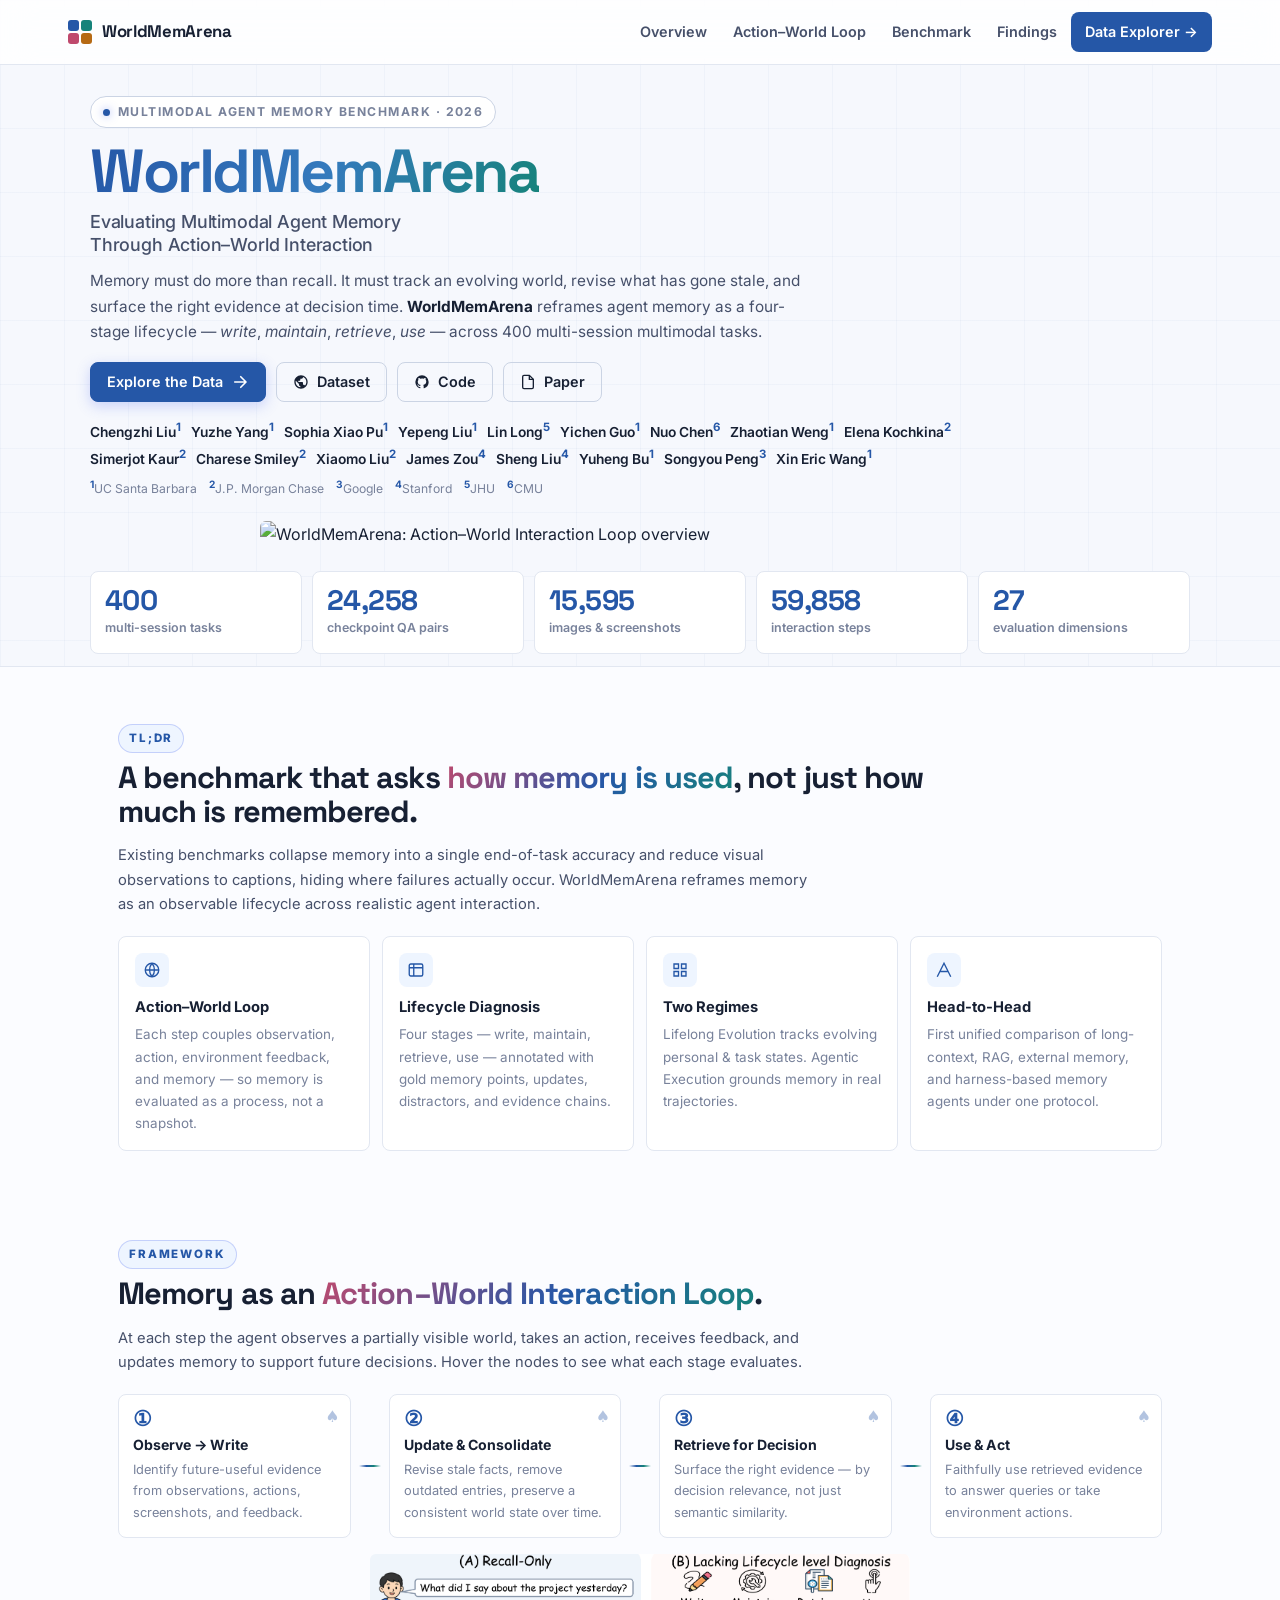
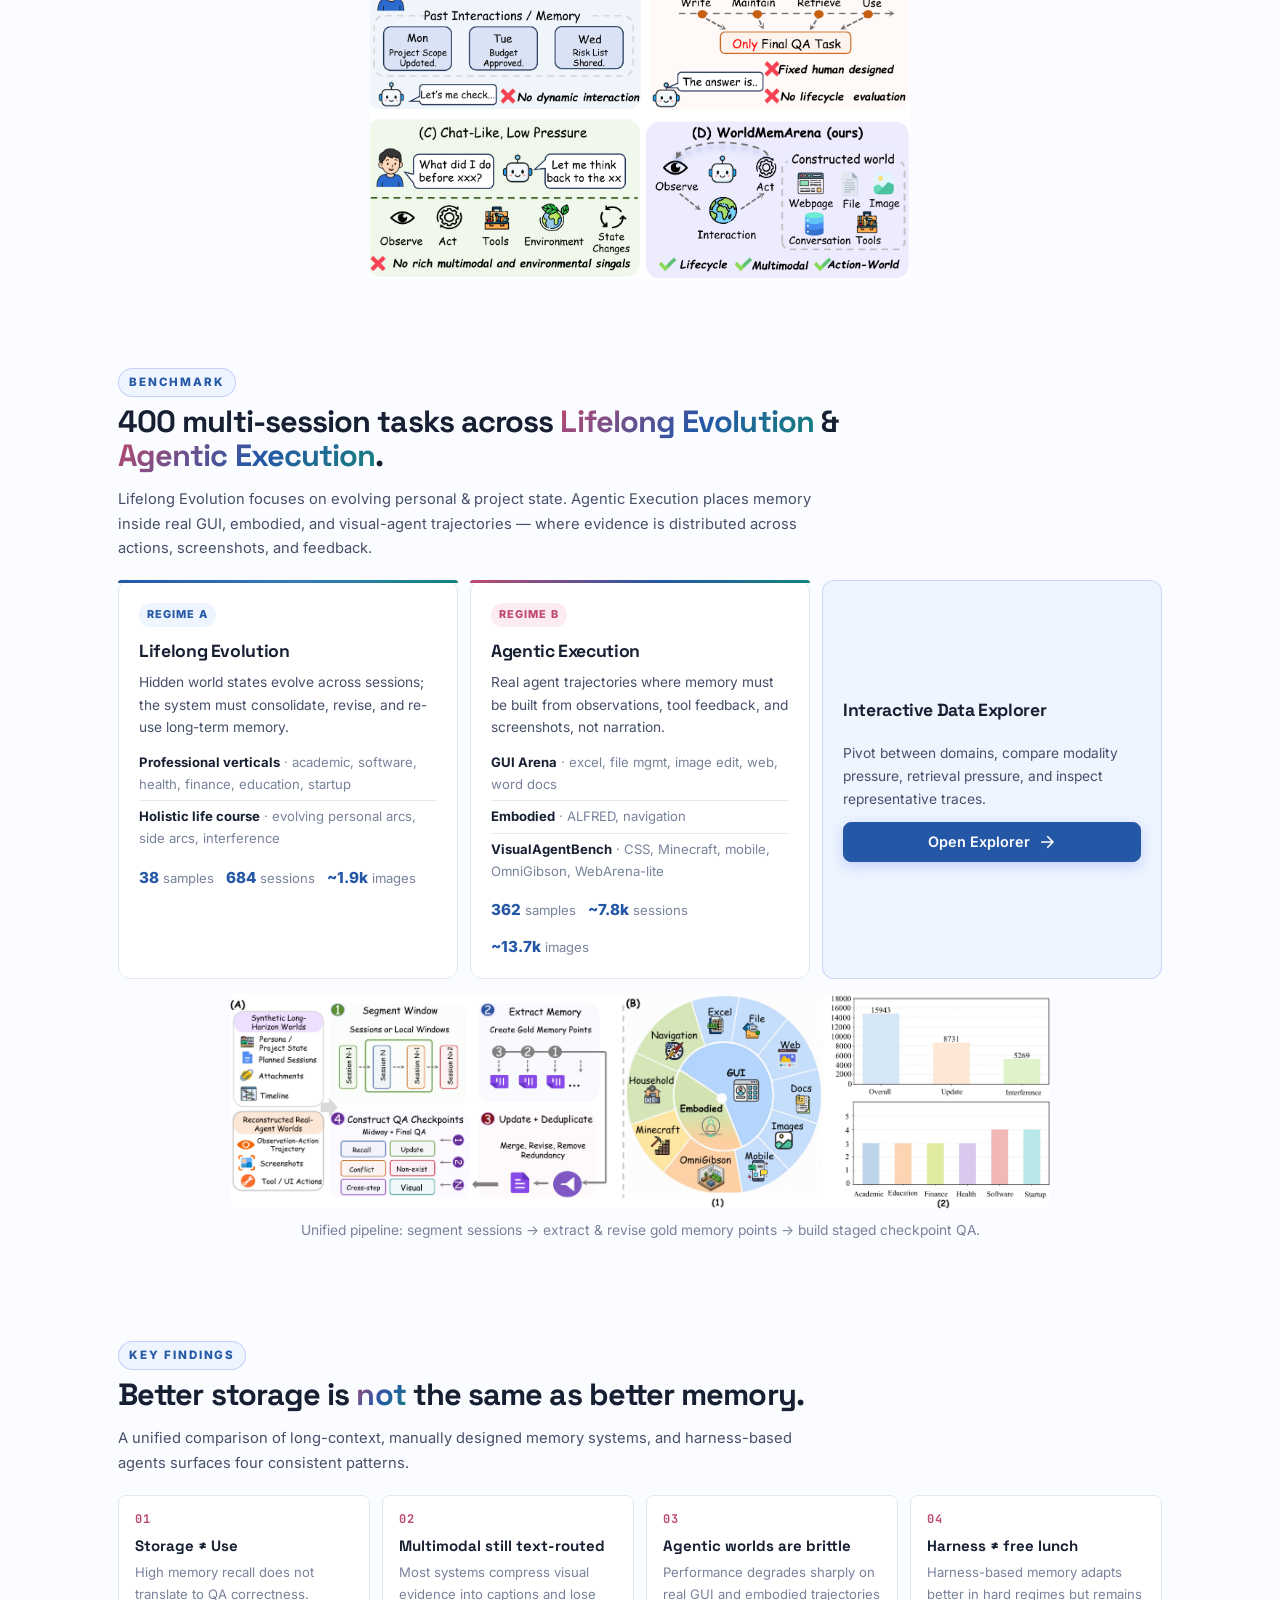
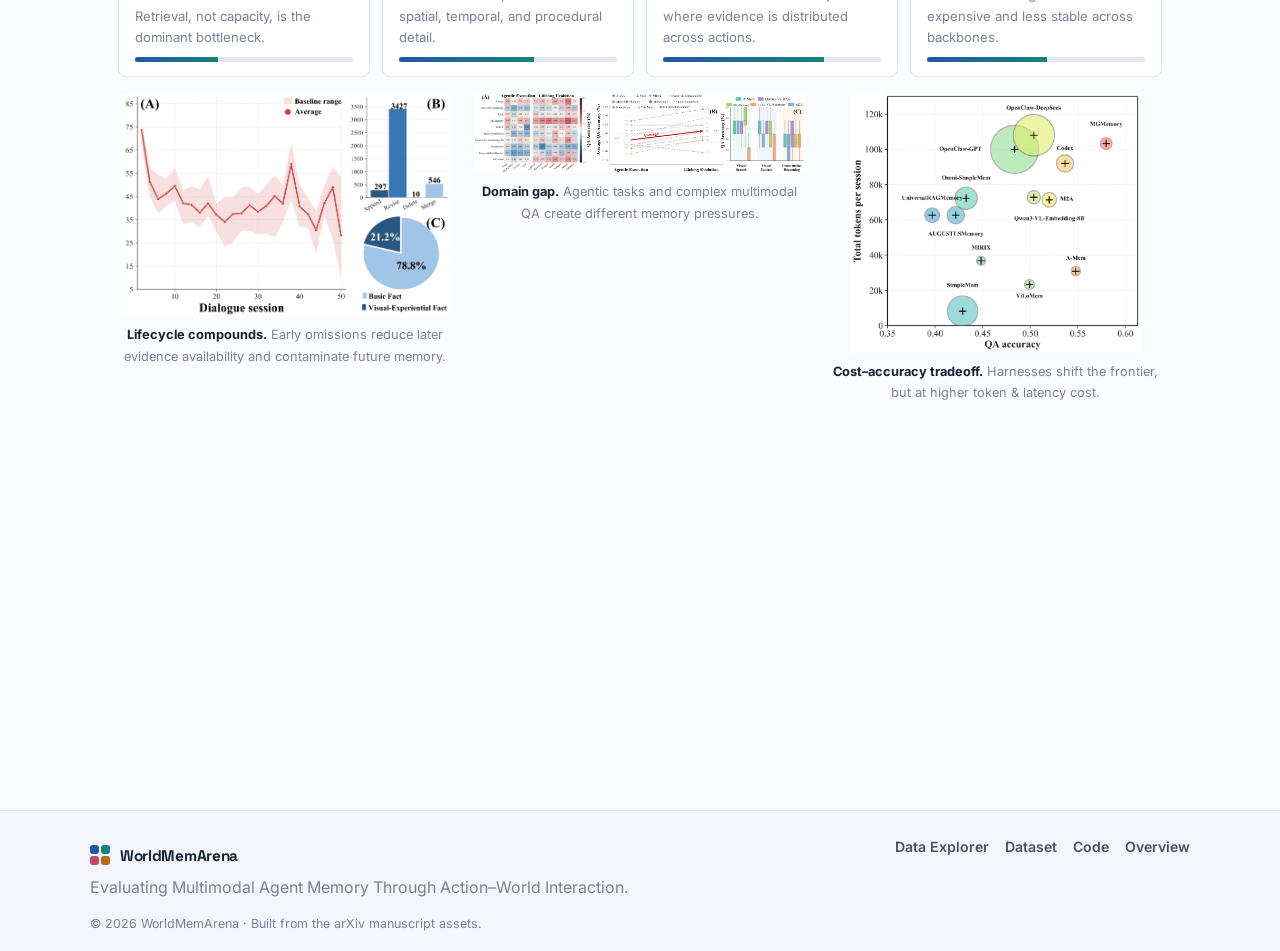
==== commit e36fd3dd: "Refine website theme and figure sizing" ====
--- a/index.html
+++ b/index.html
@@ -11,9 +11,6 @@
   <link rel="stylesheet" href="static/css/site.css" />
 </head>
 <body>
-  <!-- Animated background canvas -->
-  <canvas id="bgCanvas" aria-hidden="true"></canvas>
-
   <!-- Nav -->
   <nav class="nav" id="topNav">
     <div class="nav-inner">
@@ -38,9 +35,6 @@
 
   <!-- Hero -->
   <header class="hero">
-    <div class="hero-orb hero-orb-a"></div>
-    <div class="hero-orb hero-orb-b"></div>
-    <div class="hero-orb hero-orb-c"></div>
     <div class="hero-grid"></div>
 
     <div class="hero-inner">
--- a/static/css/site.css
+++ b/static/css/site.css
@@ -2,29 +2,29 @@
    WorldMemArena — Academic light theme
    ========================================================= */
 :root {
-  --bg: #ffffff;
-  --bg-2: #f8f9fc;
-  --bg-hero: #f0f2f8;
+  --bg: #fbfcff;
+  --bg-2: #f3f6fb;
+  --bg-hero: #f6f8fd;
   --panel: #ffffff;
-  --ink: #1a1d2e;
-  --ink-2: #3d4261;
-  --muted: #7a7f9a;
-  --line: #e4e7f0;
-  --line-2: #d2d6e4;
-  --accent: #4361ee;
-  --accent-2: #3a86ff;
-  --accent-light: #edf0ff;
-  --teal: #0ea5a0;
-  --rose: #e0457b;
-  --amber: #d97706;
+  --ink: #172033;
+  --ink-2: #46506a;
+  --muted: #78829b;
+  --line: #e2e7f1;
+  --line-2: #cbd4e4;
+  --accent: #2557a7;
+  --accent-2: #357abd;
+  --accent-light: #eef5ff;
+  --teal: #16837a;
+  --rose: #bf496d;
+  --amber: #b66a14;
   --green: #059669;
-  --violet: #7c3aed;
-  --grad: linear-gradient(115deg, #4361ee 0%, #3a86ff 55%, #0ea5a0 100%);
-  --grad-2: linear-gradient(135deg, #e0457b 0%, #4361ee 55%, #3a86ff 100%);
-  --radius: 10px;
-  --radius-lg: 16px;
-  --shadow: 0 4px 20px rgba(0,0,0,0.06);
-  --shadow-hover: 0 8px 30px rgba(67,97,238,0.12);
+  --violet: #5d55a3;
+  --grad: linear-gradient(115deg, #2557a7 0%, #357abd 52%, #16837a 100%);
+  --grad-2: linear-gradient(135deg, #bf496d 0%, #2557a7 55%, #16837a 100%);
+  --radius: 8px;
+  --radius-lg: 12px;
+  --shadow: 0 4px 18px rgba(30, 43, 70, 0.07);
+  --shadow-hover: 0 8px 28px rgba(37, 87, 167, 0.12);
 }
 
 * { box-sizing: border-box; }
@@ -43,7 +43,7 @@
 ::selection { background: rgba(67,97,238,0.2); color: var(--ink); }
 
 #bgCanvas {
-  position: fixed; inset: 0; z-index: 0; pointer-events: none; opacity: 0.35;
+  display: none;
 }
 
 /* ====================== NAV ====================== */
@@ -101,13 +101,13 @@
 /* ====================== HERO ====================== */
 .hero {
   position: relative; isolation: isolate;
-  padding: 100px 28px 40px;
+  padding: 96px 28px 42px;
   background: var(--bg-hero);
+  border-bottom: 1px solid var(--line);
   overflow: hidden;
 }
 .hero-orb {
-  position: absolute; border-radius: 50%;
-  filter: blur(100px); opacity: 0.22; pointer-events: none;
+  display: none;
 }
 .hero-orb-a { width: 500px; height: 500px; background: var(--accent); top: -150px; left: -100px; }
 .hero-orb-b { width: 450px; height: 450px; background: var(--teal); top: 60px; right: -120px; }
@@ -115,11 +115,9 @@
 .hero-grid {
   position: absolute; inset: 0;
   background-image:
-    linear-gradient(rgba(0,0,0,0.03) 1px, transparent 1px),
-    linear-gradient(90deg, rgba(0,0,0,0.03) 1px, transparent 1px);
+    linear-gradient(rgba(37,87,167,0.035) 1px, transparent 1px),
+    linear-gradient(90deg, rgba(37,87,167,0.035) 1px, transparent 1px);
   background-size: 64px 64px;
-  mask-image: radial-gradient(ellipse at 50% 40%, rgba(0,0,0,0.7) 0%, transparent 70%);
-  -webkit-mask-image: radial-gradient(ellipse at 50% 40%, rgba(0,0,0,0.7) 0%, transparent 70%);
   pointer-events: none;
 }
 .hero-inner {
@@ -190,13 +188,16 @@
 
 /* Teaser figure in hero */
 .hero-teaser {
-  margin: 20px auto 0;
-  max-width: 960px;
+  margin: 22px auto 0;
+  max-width: 760px;
+  position: relative;
+  z-index: 2;
 }
 .hero-teaser img {
   width: 100%;
-  border-radius: var(--radius);
-  box-shadow: 0 6px 28px rgba(0,0,0,0.08);
+  max-height: 420px;
+  object-fit: contain;
+  border-radius: 6px;
 }
 
 /* authors */
@@ -312,14 +313,15 @@
 .loop-arrow::after { display: none; }
 
 .loop-figure {
-  margin-top: 16px; border-radius: var(--radius);
-  overflow: hidden;
+  margin-top: 16px;
 }
 .loop-figure img {
   width: 100%;
-  max-width: 640px;
+  max-width: 540px;
+  max-height: 330px;
+  object-fit: contain;
   margin: 0 auto;
-  border-radius: var(--radius);
+  border-radius: 6px;
 }
 
 /* Benchmark */
@@ -366,14 +368,14 @@
 
 .pipeline-fig {
   margin: 16px 0 0;
-  border-radius: var(--radius);
-  overflow: hidden;
 }
 .pipeline-fig img {
   width: 100%;
-  max-width: 900px;
+  max-width: 820px;
+  max-height: 300px;
+  object-fit: contain;
   margin: 0 auto;
-  border-radius: var(--radius);
+  border-radius: 6px;
 }
 .pipeline-fig figcaption {
   padding: 10px 16px;
@@ -404,20 +406,22 @@
 }
 @keyframes growBar { from { transform: scaleX(0); } to { transform: scaleX(1); } }
 
-.figure-row { display: grid; grid-template-columns: repeat(3, 1fr); gap: 12px; margin-top: 16px; }
+.figure-row { display: grid; grid-template-columns: repeat(3, 1fr); gap: 22px; margin-top: 16px; align-items: start; }
 .fig-card {
-  margin: 0; border-radius: var(--radius);
-  overflow: hidden; background: transparent;
+  margin: 0;
+  background: transparent;
 }
 .fig-card:hover { transform: none; }
 .fig-card img {
   width: 100%;
-  max-width: 380px;
+  max-width: 330px;
+  max-height: 260px;
+  object-fit: contain;
   margin: 0 auto;
-  border-radius: var(--radius);
+  border-radius: 4px;
 }
 .fig-card figcaption {
-  padding: 8px 4px; color: var(--muted); font-size: .82rem; text-align: center;
+  padding: 8px 0 0; color: var(--muted); font-size: .8rem; text-align: center;
 }
 .fig-card figcaption b { color: var(--ink); }
 
@@ -625,8 +629,20 @@
   transition: transform .2s ease, box-shadow .2s ease;
 }
 .viz-card:hover { transform: translateY(-3px); box-shadow: var(--shadow-hover); }
-.viz-card .thumb { background: #fff; overflow: hidden; }
-.viz-card .thumb img { width: 100%; object-fit: contain; padding: 4px; transition: transform .4s ease; }
+.viz-card .thumb {
+  background: #fff;
+  overflow: hidden;
+  aspect-ratio: 16 / 10;
+  display: grid;
+  place-items: center;
+}
+.viz-card .thumb img {
+  width: 100%;
+  height: 100%;
+  object-fit: contain;
+  padding: 8px;
+  transition: transform .4s ease;
+}
 .viz-card:hover .thumb img { transform: scale(1.02); }
 .viz-card .body { padding: 10px 14px; }
 .viz-card h3 { margin: 0 0 3px; font-size: .92rem; font-family: "Space Grotesk", sans-serif; }
